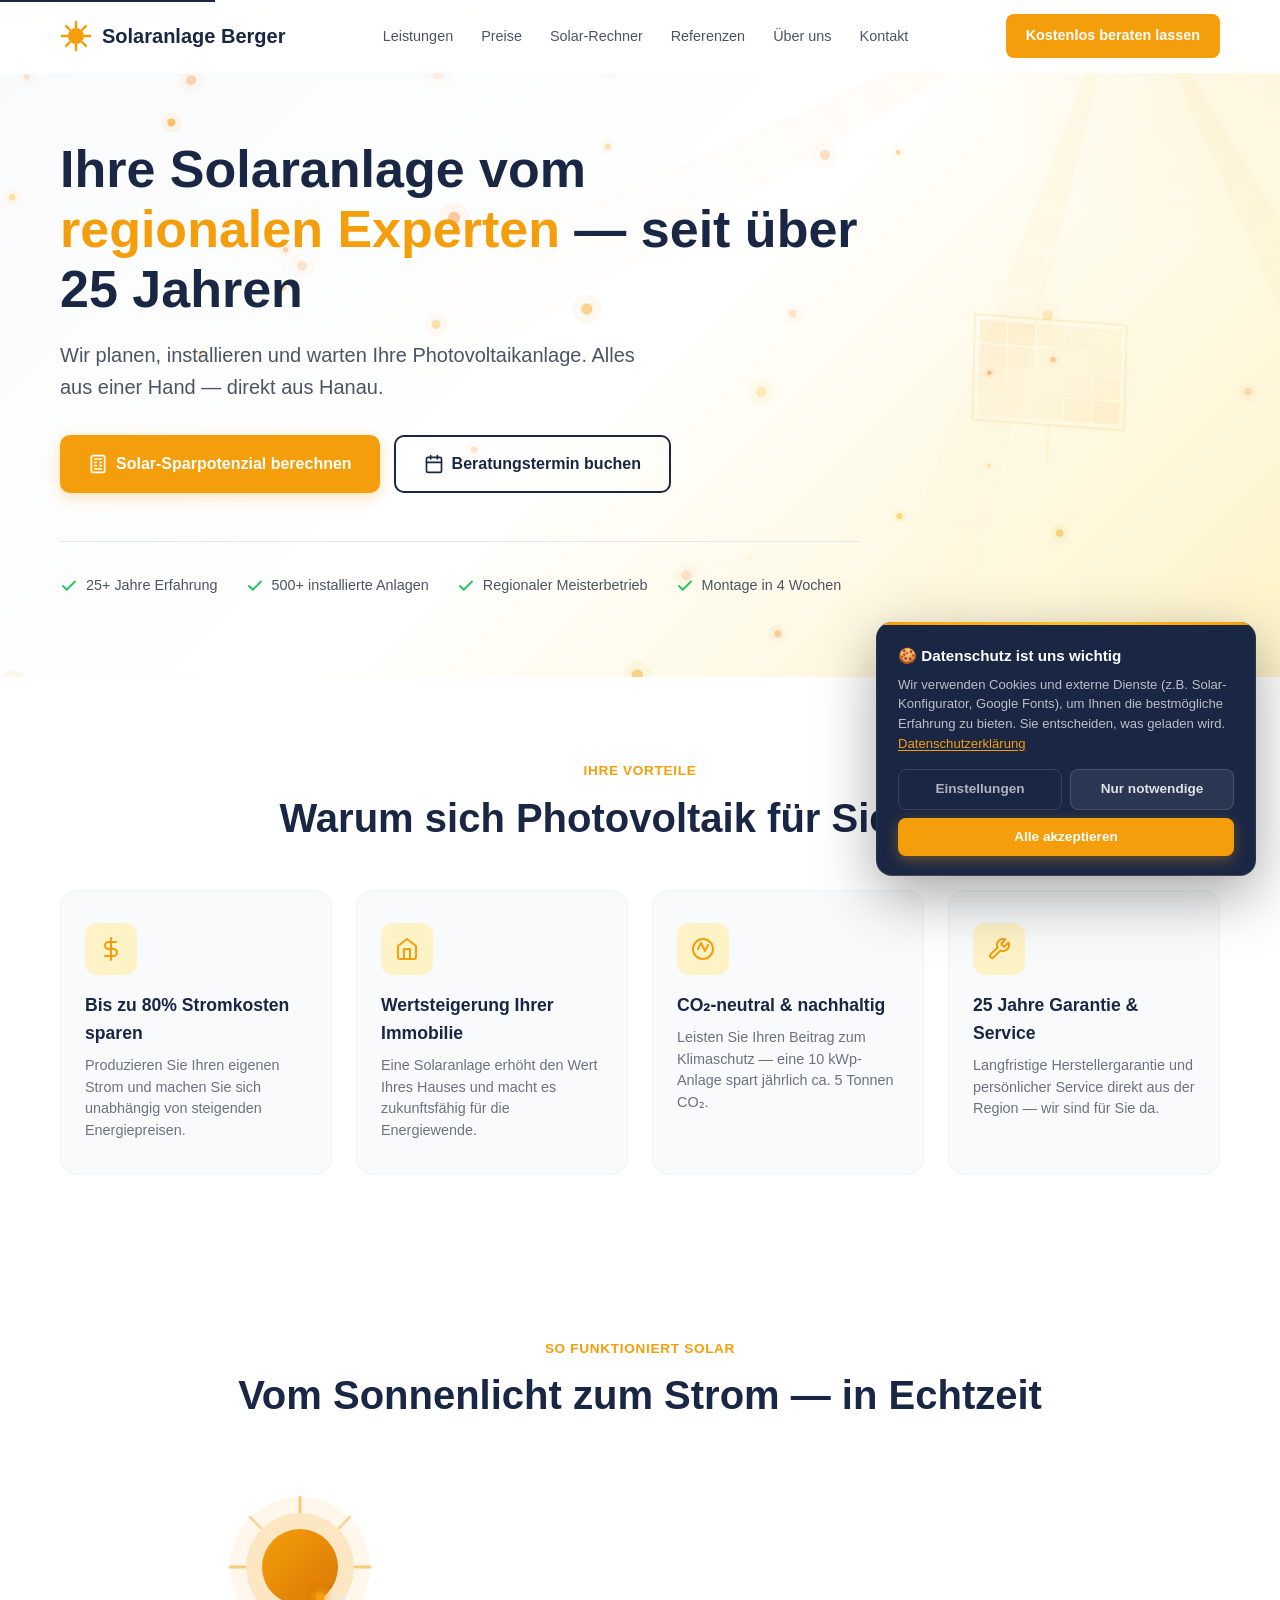
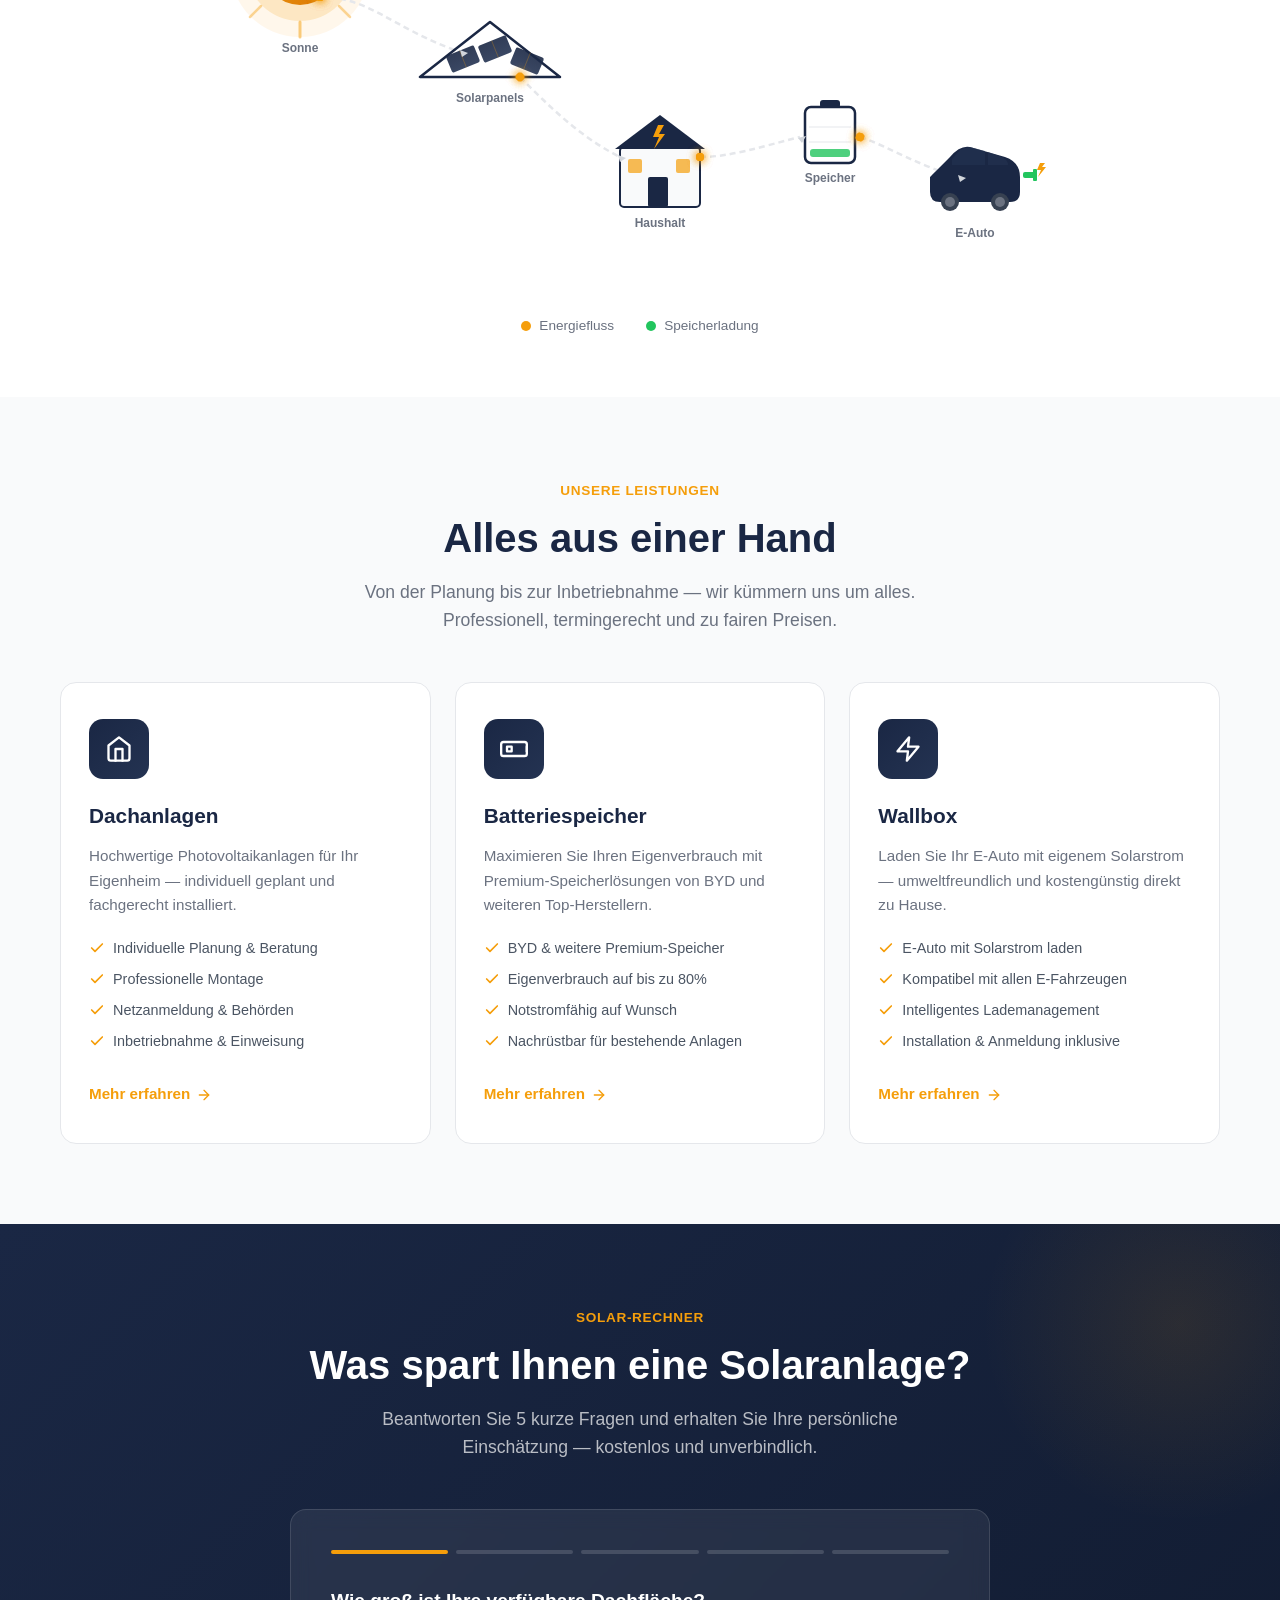
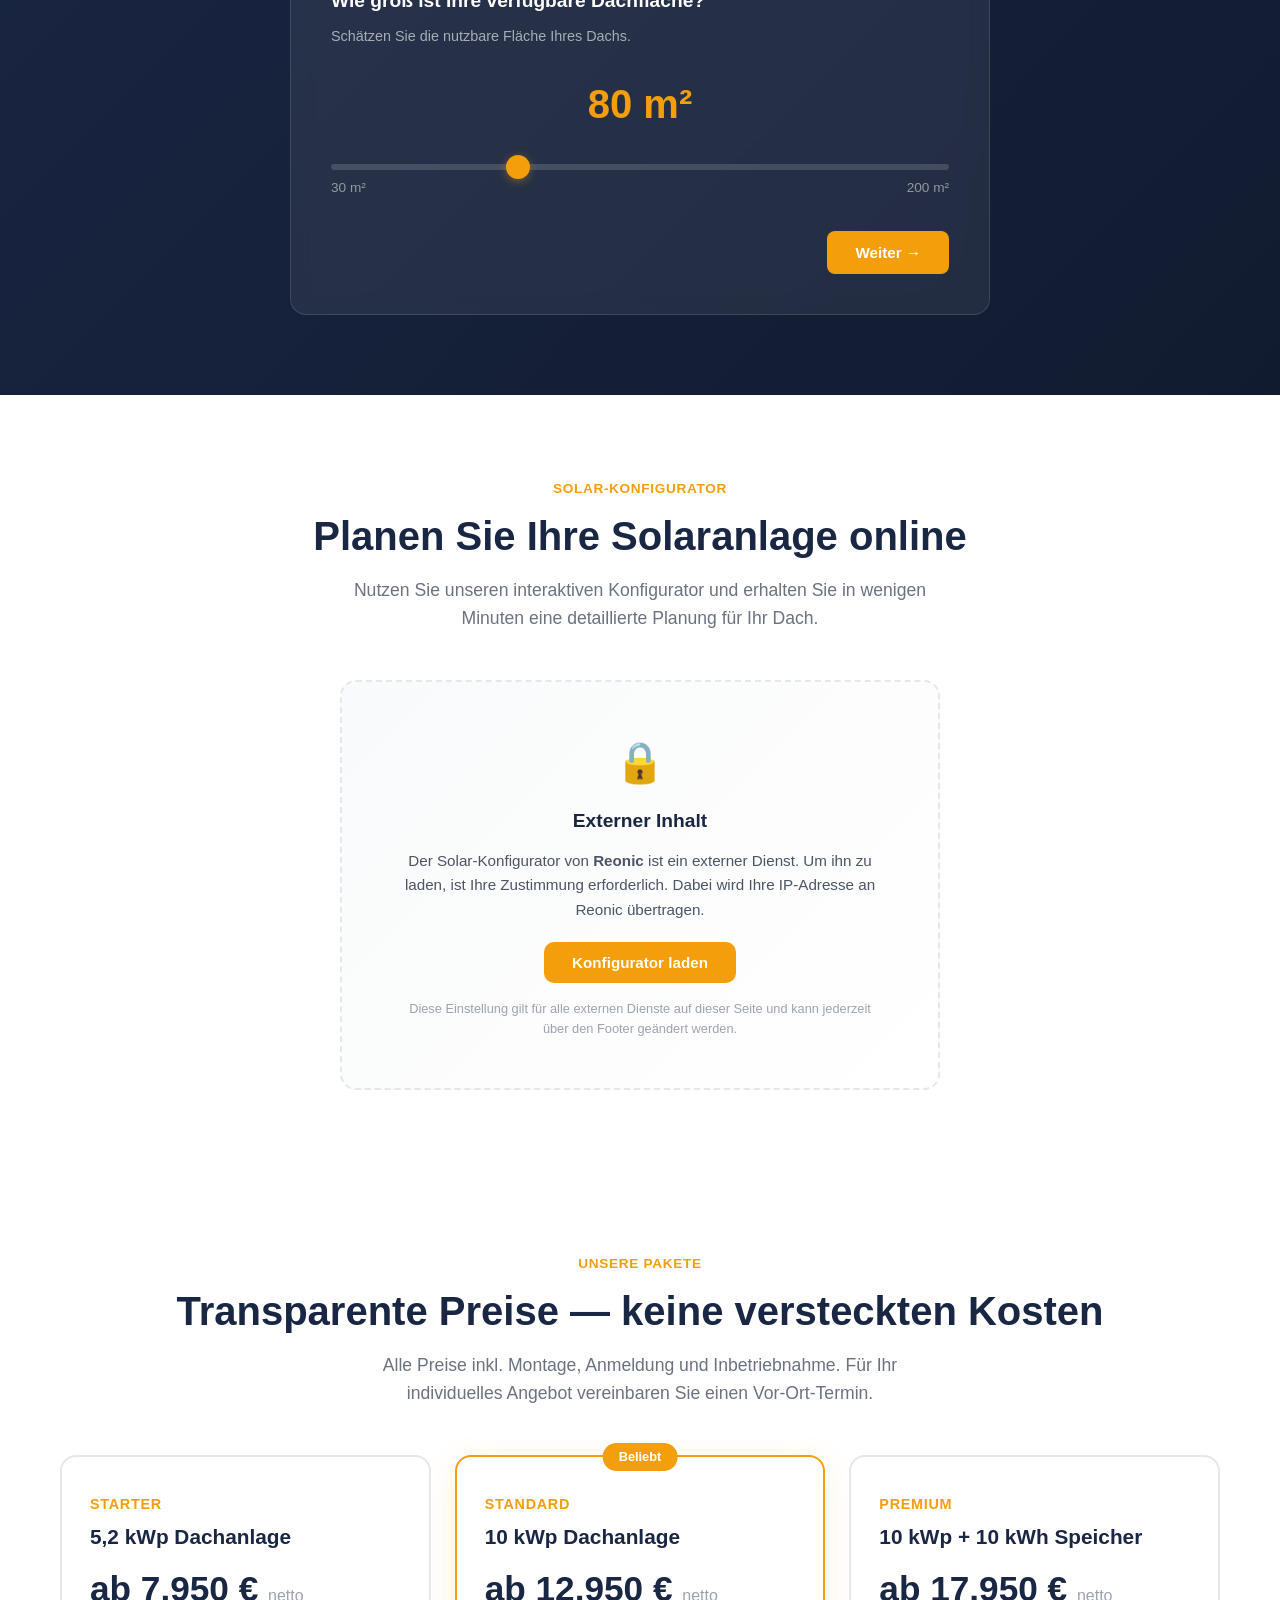
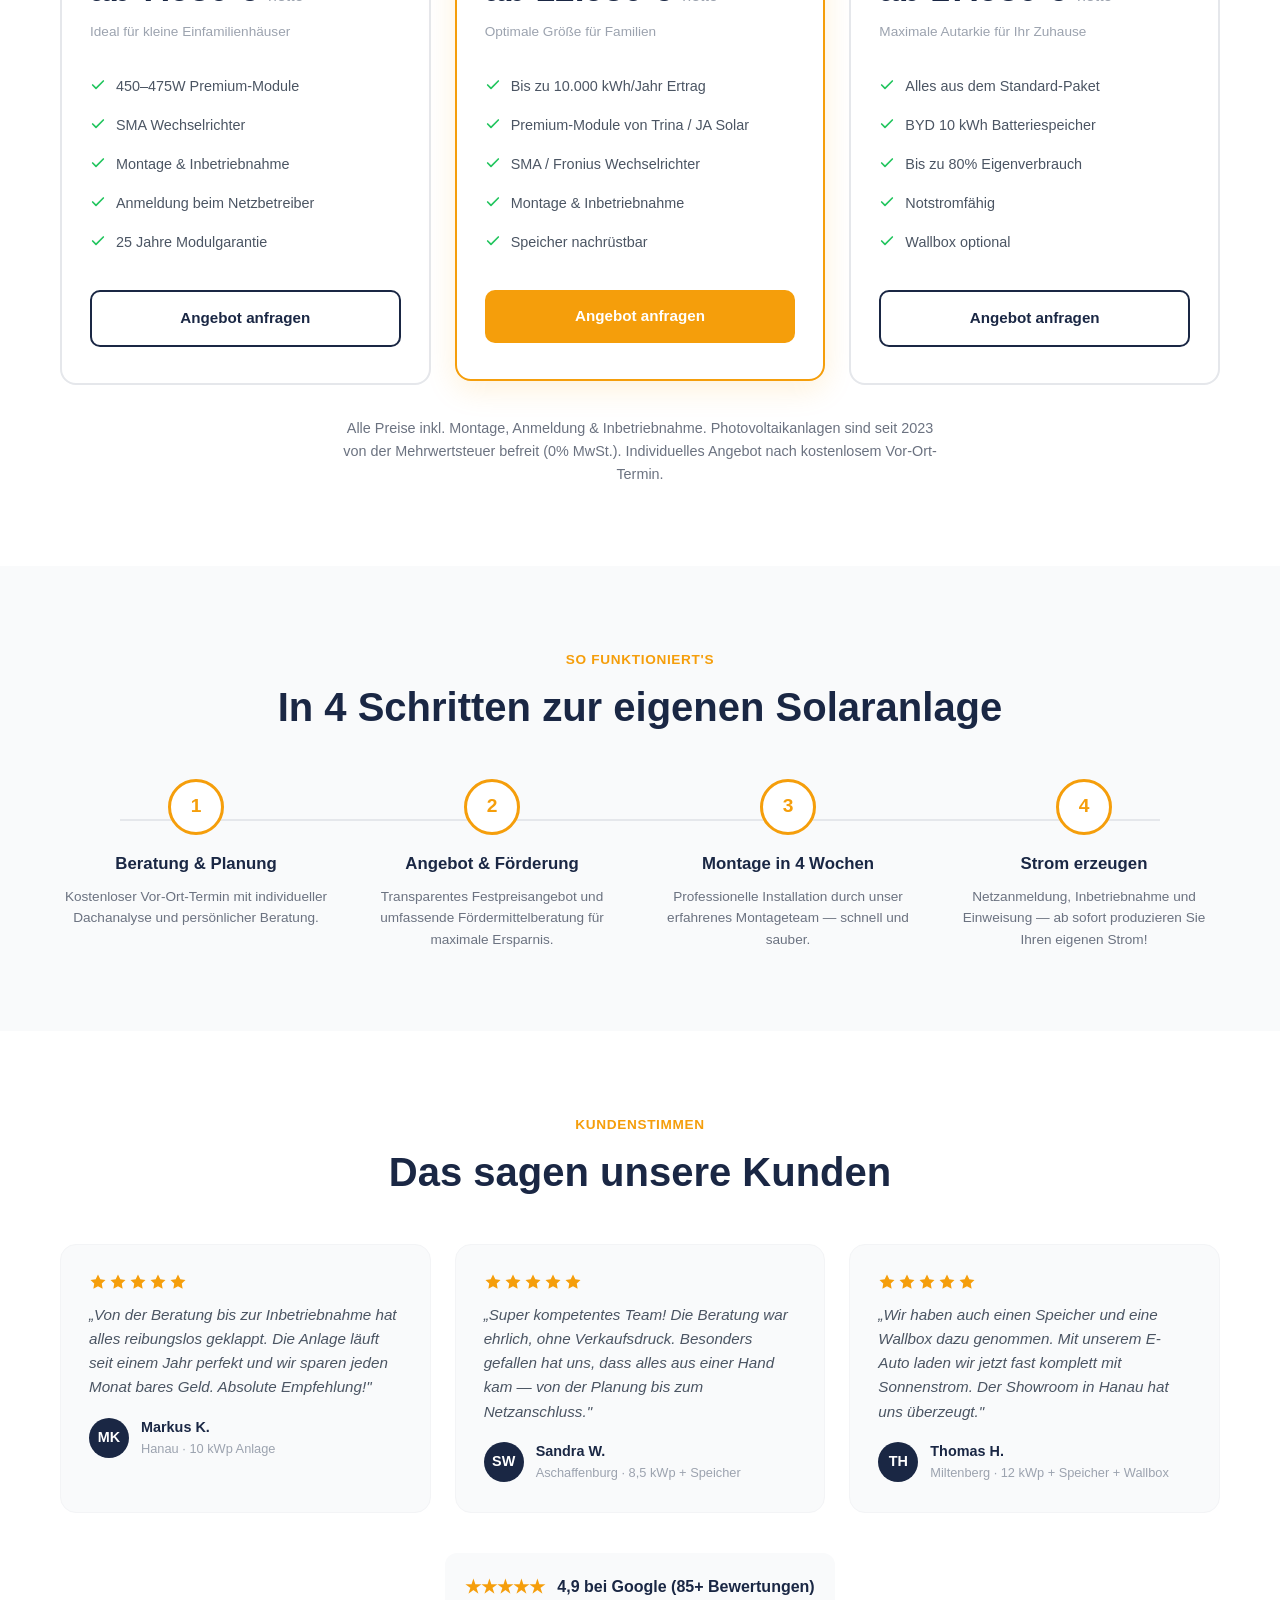
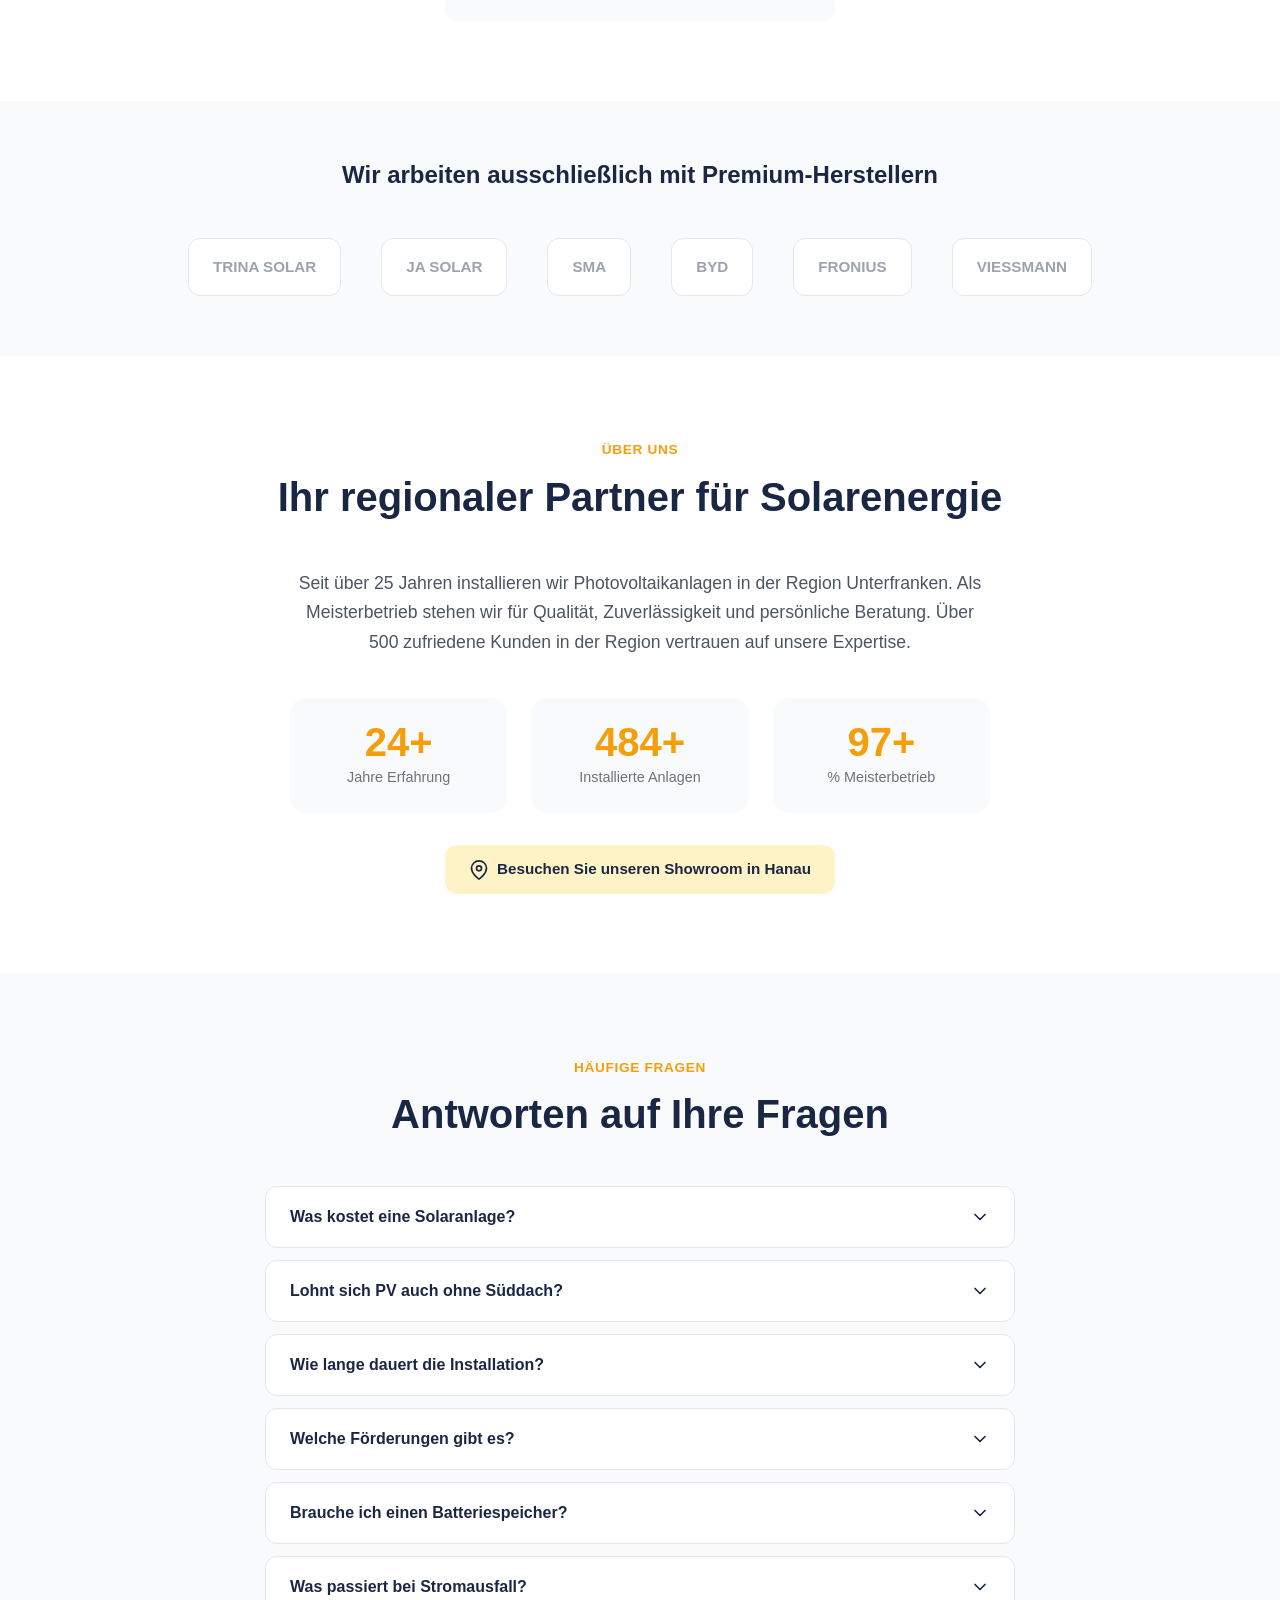
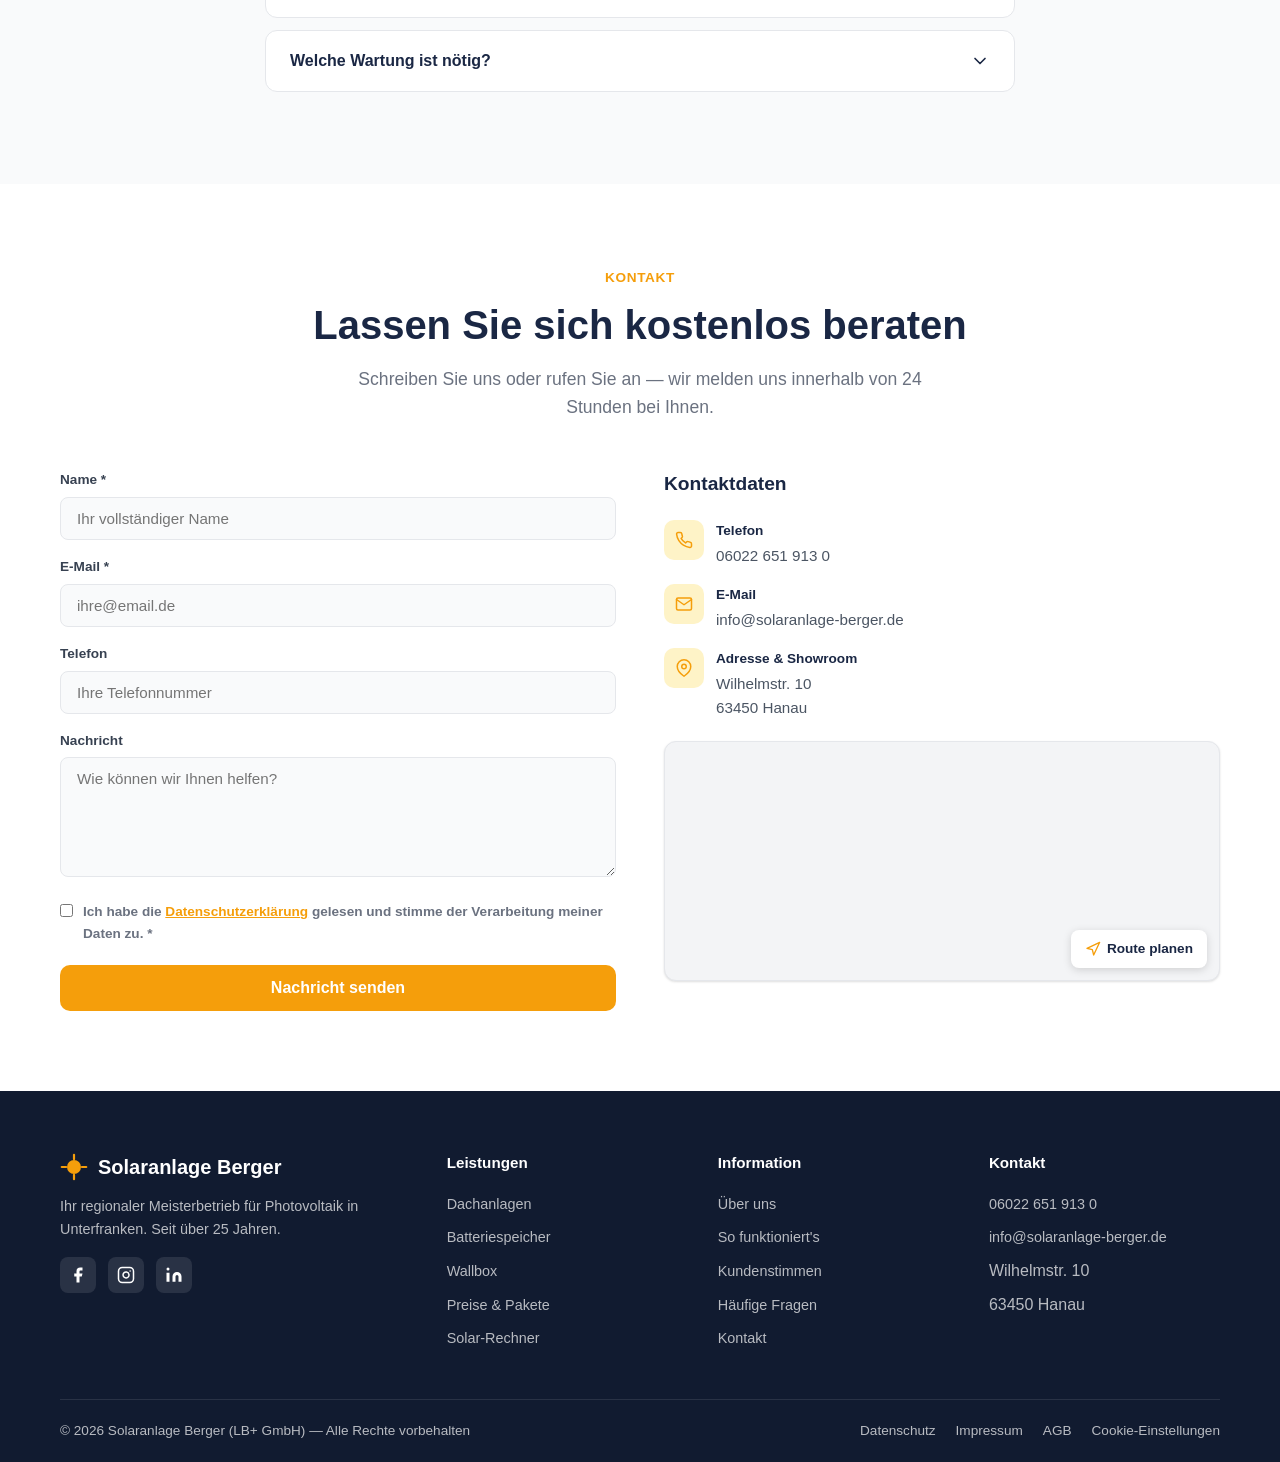
==== index.html @ 42de793c "Karte (DSGVO-freundlich) + SEO-Basics + Favicon Karte: - OpenStreetMap-Embed statt Google Maps (kein" ====
<!DOCTYPE html>
<html lang="de">
<head>
  <meta charset="UTF-8">
  <meta name="viewport" content="width=device-width, initial-scale=1.0">
  <title>Solaranlage Berger — Photovoltaik-Experte aus Hanau | Seit 25+ Jahren</title>
  <meta name="description" content="Solaranlage Berger — Ihr regionaler Meisterbetrieb für Photovoltaik in Unterfranken. Dachanlagen, Batteriespeicher & Wallbox. Über 25 Jahre Erfahrung, 500+ Anlagen. Jetzt beraten lassen!">
  <meta name="keywords" content="Solaranlage Hanau, Photovoltaik Unterfranken, PV-Anlage Aschaffenburg, Miltenberg Solar, Batteriespeicher, Wallbox, Solarinstallateur Bayern">
  <link rel="canonical" href="https://www.solaranlage-berger.de/">

  <!-- Open Graph -->
  <meta property="og:title" content="Solaranlage Berger — Photovoltaik vom regionalen Experten">
  <meta property="og:description" content="Dachanlagen, Batteriespeicher & Wallbox — alles aus einer Hand. Über 25 Jahre Erfahrung in Unterfranken.">
  <meta property="og:type" content="website">
  <meta property="og:url" content="https://www.solaranlage-berger.de/">
  <meta property="og:locale" content="de_DE">
  <meta property="og:site_name" content="Solaranlage Berger">

  <!-- Fonts werden nach Consent via JS geladen (siehe consent.js) -->
  <link id="google-fonts-link" rel="preconnect" href="https://fonts.googleapis.com" disabled>

  <!-- Schema.org JSON-LD: LocalBusiness -->
  <script type="application/ld+json">
  {
    "@context": "https://schema.org",
    "@type": "LocalBusiness",
    "name": "Solaranlage Berger (LB+ GmbH)",
    "description": "Ihr regionaler Meisterbetrieb für Photovoltaik — Dachanlagen, Batteriespeicher und Wallbox aus einer Hand.",
    "url": "https://www.solaranlage-berger.de",
    "telephone": "+4960226519130",
    "email": "info@solaranlage-berger.de",
    "address": {
      "@type": "PostalAddress",
      "streetAddress": "Wilhelmstr. 10",
      "addressLocality": "Hanau",
      "postalCode": "63450",
      "addressRegion": "Bayern",
      "addressCountry": "DE"
    },
    "geo": {
      "@type": "GeoCoordinates",
      "latitude": 50.1268,
      "longitude": 8.9169
    },
    "areaServed": ["Unterfranken", "Aschaffenburg", "Miltenberg", "Bayerischer Untermain"],
    "priceRange": "€€"
  }
  </script>

  <!-- Schema.org JSON-LD: FAQPage -->
  <script type="application/ld+json">
  {
    "@context": "https://schema.org",
    "@type": "FAQPage",
    "mainEntity": [
      {
        "@type": "Question",
        "name": "Was kostet eine Solaranlage?",
        "acceptedAnswer": {
          "@type": "Answer",
          "text": "Eine Photovoltaikanlage für ein Einfamilienhaus kostet bei uns ab 7.950 € (5,2 kWp) bis ca. 17.950 € (10 kWp mit 10 kWh Speicher). Der genaue Preis hängt von Dachgröße, Ausrichtung und gewünschter Ausstattung ab. Wir erstellen Ihnen gerne ein individuelles Angebot nach einem kostenlosen Vor-Ort-Termin."
        }
      },
      {
        "@type": "Question",
        "name": "Lohnt sich PV auch ohne Süddach?",
        "acceptedAnswer": {
          "@type": "Answer",
          "text": "Ja! Auch Ost-West-Dächer eignen sich hervorragend für Photovoltaik. Der Ertrag ist zwar etwas geringer als bei reiner Südausrichtung, dafür verteilt sich die Stromerzeugung gleichmäßiger über den Tag — ideal für den Eigenverbrauch."
        }
      },
      {
        "@type": "Question",
        "name": "Wie lange dauert die Installation?",
        "acceptedAnswer": {
          "@type": "Answer",
          "text": "Von der Auftragsbestätigung bis zur Inbetriebnahme vergehen in der Regel etwa 4 Wochen. Die eigentliche Montage auf dem Dach dauert meist nur 1–2 Tage."
        }
      },
      {
        "@type": "Question",
        "name": "Welche Förderungen gibt es?",
        "acceptedAnswer": {
          "@type": "Answer",
          "text": "Photovoltaikanlagen sind seit 2023 von der Mehrwertsteuer befreit (0% MwSt.). Zusätzlich gibt es KfW-Förderprogramme und je nach Kommune weitere Zuschüsse. Wir beraten Sie umfassend zu allen verfügbaren Fördermöglichkeiten."
        }
      },
      {
        "@type": "Question",
        "name": "Brauche ich einen Batteriespeicher?",
        "acceptedAnswer": {
          "@type": "Answer",
          "text": "Ein Speicher erhöht Ihren Eigenverbrauch von ca. 30% auf bis zu 70% und macht Sie unabhängiger vom Stromnetz. Besonders bei hohem Abendverbrauch oder einem E-Auto lohnt sich ein Speicher schnell."
        }
      },
      {
        "@type": "Question",
        "name": "Was passiert bei Stromausfall?",
        "acceptedAnswer": {
          "@type": "Answer",
          "text": "Eine Standard-PV-Anlage schaltet sich bei Stromausfall aus Sicherheitsgründen ab. Mit einem Batteriespeicher mit Notstromfunktion können Sie jedoch auch bei Netzausfall weiter Strom nutzen. Wir beraten Sie gerne zu den Optionen."
        }
      }
    ]
  }
  </script>

  <!-- Schema.org JSON-LD: Products -->
  <script type="application/ld+json">
  [
    {
      "@context": "https://schema.org",
      "@type": "Product",
      "name": "Solaranlage Starter — 5,2 kWp",
      "description": "Photovoltaikanlage für kleine Einfamilienhäuser mit 450–475W Modulen und SMA Wechselrichter. Inkl. Montage & Inbetriebnahme.",
      "brand": { "@type": "Brand", "name": "Solaranlage Berger" },
      "offers": {
        "@type": "Offer",
        "price": "7950",
        "priceCurrency": "EUR",
        "priceValidUntil": "2026-12-31",
        "availability": "https://schema.org/InStock"
      }
    },
    {
      "@context": "https://schema.org",
      "@type": "Product",
      "name": "Solaranlage Standard — 10 kWp",
      "description": "Optimale Photovoltaikanlage für Familien mit bis zu 10.000 kWh/Jahr Ertrag. Inkl. Montage & Inbetriebnahme.",
      "brand": { "@type": "Brand", "name": "Solaranlage Berger" },
      "offers": {
        "@type": "Offer",
        "price": "12950",
        "priceCurrency": "EUR",
        "priceValidUntil": "2026-12-31",
        "availability": "https://schema.org/InStock"
      }
    },
    {
      "@context": "https://schema.org",
      "@type": "Product",
      "name": "Solaranlage Premium — 10 kWp + 10 kWh Speicher",
      "description": "Komplettpaket für maximale Autarkie mit BYD Batteriespeicher. Inkl. Montage & Inbetriebnahme.",
      "brand": { "@type": "Brand", "name": "Solaranlage Berger" },
      "offers": {
        "@type": "Offer",
        "price": "17950",
        "priceCurrency": "EUR",
        "priceValidUntil": "2026-12-31",
        "availability": "https://schema.org/InStock"
      }
    }
  ]
  </script>

  <!-- Styles -->
  <link rel="stylesheet" href="css/styles.css?v=4">
  <link rel="icon" type="image/svg+xml" href="/favicon.svg">
  <link rel="apple-touch-icon" href="/favicon.svg">
</head>
<body>
  <!-- Skip Link for Accessibility -->
  <a href="#main-content" class="skip-link">Zum Hauptinhalt springen</a>

  <!-- ===== HEADER ===== -->
  <header class="header" role="banner">
    <div class="container header-inner">
      <a href="#" class="logo" aria-label="Solaranlage Berger — Startseite">
        <svg width="32" height="32" viewBox="0 0 32 32" fill="none" aria-hidden="true">
          <circle cx="16" cy="16" r="8" fill="#f59e0b"/>
          <line x1="16" y1="2" x2="16" y2="7" stroke="#f59e0b" stroke-width="2.5" stroke-linecap="round"/>
          <line x1="16" y1="25" x2="16" y2="30" stroke="#f59e0b" stroke-width="2.5" stroke-linecap="round"/>
          <line x1="2" y1="16" x2="7" y2="16" stroke="#f59e0b" stroke-width="2.5" stroke-linecap="round"/>
          <line x1="25" y1="16" x2="30" y2="16" stroke="#f59e0b" stroke-width="2.5" stroke-linecap="round"/>
          <line x1="6.1" y1="6.1" x2="9.6" y2="9.6" stroke="#f59e0b" stroke-width="2.5" stroke-linecap="round"/>
          <line x1="22.4" y1="22.4" x2="25.9" y2="25.9" stroke="#f59e0b" stroke-width="2.5" stroke-linecap="round"/>
          <line x1="6.1" y1="25.9" x2="9.6" y2="22.4" stroke="#f59e0b" stroke-width="2.5" stroke-linecap="round"/>
          <line x1="22.4" y1="9.6" x2="25.9" y2="6.1" stroke="#f59e0b" stroke-width="2.5" stroke-linecap="round"/>
        </svg>
        Solaranlage Berger
      </a>

      <nav aria-label="Hauptnavigation">
        <ul class="nav-links" id="navLinks" role="menubar">
          <li role="none"><a href="#leistungen" role="menuitem">Leistungen</a></li>
          <li role="none"><a href="#preise" role="menuitem">Preise</a></li>
          <li role="none"><a href="#rechner" role="menuitem">Solar-Rechner</a></li>
          <li role="none"><a href="#referenzen" role="menuitem">Referenzen</a></li>
          <li role="none"><a href="#ueber-uns" role="menuitem">Über uns</a></li>
          <li role="none"><a href="#kontakt" role="menuitem">Kontakt</a></li>
        </ul>
      </nav>

      <div class="nav-right">
        <a href="#kontakt" class="nav-cta">Kostenlos beraten lassen</a>
        <button class="hamburger" id="hamburger" aria-label="Menü öffnen" aria-expanded="false" aria-controls="navLinks">
          <span></span><span></span><span></span>
        </button>
      </div>
    </div>
  </header>

  <!-- ===== MAIN ===== -->
  <main id="main-content">

    <!-- HERO -->
    <section class="hero" aria-labelledby="hero-heading">
      <canvas id="hero-canvas" class="hero-canvas" aria-hidden="true"></canvas>
      <div class="container">
        <div class="hero-content fade-up">
          <h1 id="hero-heading">Ihre Solaranlage vom <span>regionalen Experten</span> — seit über 25 Jahren</h1>
          <p class="hero-sub">Wir planen, installieren und warten Ihre Photovoltaikanlage. Alles aus einer Hand — direkt aus Hanau.</p>
          <div class="hero-ctas">
            <a href="#rechner" class="btn-primary">
              <svg width="20" height="20" viewBox="0 0 24 24" fill="none" stroke="currentColor" stroke-width="2" stroke-linecap="round" stroke-linejoin="round" aria-hidden="true"><rect x="4" y="2" width="16" height="20" rx="2"/><line x1="8" y1="6" x2="16" y2="6"/><line x1="8" y1="10" x2="10" y2="10"/><line x1="14" y1="10" x2="16" y2="10"/><line x1="8" y1="14" x2="10" y2="14"/><line x1="14" y1="14" x2="16" y2="14"/><line x1="8" y1="18" x2="16" y2="18"/></svg>
              Solar-Sparpotenzial berechnen
            </a>
            <a href="#kontakt" class="btn-secondary">
              <svg width="20" height="20" viewBox="0 0 24 24" fill="none" stroke="currentColor" stroke-width="2" stroke-linecap="round" stroke-linejoin="round" aria-hidden="true"><rect x="3" y="4" width="18" height="18" rx="2"/><line x1="16" y1="2" x2="16" y2="6"/><line x1="8" y1="2" x2="8" y2="6"/><line x1="3" y1="10" x2="21" y2="10"/></svg>
              Beratungstermin buchen
            </a>
          </div>
          <div class="trust-bar">
            <div class="trust-item">
              <svg width="18" height="18" viewBox="0 0 24 24" fill="none" stroke="currentColor" stroke-width="2.5" stroke-linecap="round" stroke-linejoin="round" aria-hidden="true"><polyline points="20 6 9 17 4 12"/></svg>
              25+ Jahre Erfahrung
            </div>
            <div class="trust-item">
              <svg width="18" height="18" viewBox="0 0 24 24" fill="none" stroke="currentColor" stroke-width="2.5" stroke-linecap="round" stroke-linejoin="round" aria-hidden="true"><polyline points="20 6 9 17 4 12"/></svg>
              500+ installierte Anlagen
            </div>
            <div class="trust-item">
              <svg width="18" height="18" viewBox="0 0 24 24" fill="none" stroke="currentColor" stroke-width="2.5" stroke-linecap="round" stroke-linejoin="round" aria-hidden="true"><polyline points="20 6 9 17 4 12"/></svg>
              Regionaler Meisterbetrieb
            </div>
            <div class="trust-item">
              <svg width="18" height="18" viewBox="0 0 24 24" fill="none" stroke="currentColor" stroke-width="2.5" stroke-linecap="round" stroke-linejoin="round" aria-hidden="true"><polyline points="20 6 9 17 4 12"/></svg>
              Montage in 4 Wochen
            </div>
          </div>
        </div>
      </div>
    </section>

    <!-- USP / VORTEILE -->
    <section class="usp-section" id="vorteile" aria-labelledby="usp-heading">
      <div class="container">
        <div class="section-header center fade-up">
          <p class="section-label">Ihre Vorteile</p>
          <h2 id="usp-heading" class="section-title">Warum sich Photovoltaik für Sie lohnt</h2>
        </div>
        <div class="usp-grid">
          <div class="usp-card fade-up">
            <div class="usp-icon" aria-hidden="true">
              <svg width="24" height="24" viewBox="0 0 24 24" fill="none" stroke="#f59e0b" stroke-width="2" stroke-linecap="round" stroke-linejoin="round"><line x1="12" y1="1" x2="12" y2="23"/><path d="M17 5H9.5a3.5 3.5 0 0 0 0 7h5a3.5 3.5 0 0 1 0 7H6"/></svg>
            </div>
            <h3>Bis zu 80% Stromkosten sparen</h3>
            <p>Produzieren Sie Ihren eigenen Strom und machen Sie sich unabhängig von steigenden Energiepreisen.</p>
          </div>
          <div class="usp-card fade-up">
            <div class="usp-icon" aria-hidden="true">
              <svg width="24" height="24" viewBox="0 0 24 24" fill="none" stroke="#f59e0b" stroke-width="2" stroke-linecap="round" stroke-linejoin="round"><path d="M3 9l9-7 9 7v11a2 2 0 0 1-2 2H5a2 2 0 0 1-2-2z"/><polyline points="9 22 9 12 15 12 15 22"/></svg>
            </div>
            <h3>Wertsteigerung Ihrer Immobilie</h3>
            <p>Eine Solaranlage erhöht den Wert Ihres Hauses und macht es zukunftsfähig für die Energiewende.</p>
          </div>
          <div class="usp-card fade-up">
            <div class="usp-icon" aria-hidden="true">
              <svg width="24" height="24" viewBox="0 0 24 24" fill="none" stroke="#f59e0b" stroke-width="2" stroke-linecap="round" stroke-linejoin="round"><path d="M12 22c5.523 0 10-4.477 10-10S17.523 2 12 2 2 6.477 2 12s4.477 10 10 10z"/><path d="M7 12l3-6 4 8 3-6"/></svg>
            </div>
            <h3>CO₂-neutral & nachhaltig</h3>
            <p>Leisten Sie Ihren Beitrag zum Klimaschutz — eine 10 kWp-Anlage spart jährlich ca. 5 Tonnen CO₂.</p>
          </div>
          <div class="usp-card fade-up">
            <div class="usp-icon" aria-hidden="true">
              <svg width="24" height="24" viewBox="0 0 24 24" fill="none" stroke="#f59e0b" stroke-width="2" stroke-linecap="round" stroke-linejoin="round"><path d="M14.7 6.3a1 1 0 0 0 0 1.4l1.6 1.6a1 1 0 0 0 1.4 0l3.77-3.77a6 6 0 0 1-7.94 7.94l-6.91 6.91a2.12 2.12 0 0 1-3-3l6.91-6.91a6 6 0 0 1 7.94-7.94l-3.76 3.76z"/></svg>
            </div>
            <h3>25 Jahre Garantie & Service</h3>
            <p>Langfristige Herstellergarantie und persönlicher Service direkt aus der Region — wir sind für Sie da.</p>
          </div>
        </div>
      </div>
    </section>

    <!-- STROMFLUSS / ENERGY FLOW -->
    <section class="stromfluss-section" id="stromfluss" aria-labelledby="stromfluss-heading">
      <div class="container">
        <div class="section-header center fade-up">
          <p class="section-label">So funktioniert Solar</p>
          <h2 id="stromfluss-heading" class="section-title">Vom Sonnenlicht zum Strom — in Echtzeit</h2>
        </div>
        <div class="stromfluss-wrapper fade-up">
          <svg xmlns="http://www.w3.org/2000/svg" viewBox="0 0 900 420" class="stromfluss-svg" aria-label="Animierte Darstellung des Energieflusses: Sonne zu Solarpanels zu Haus zu Batterie zu Elektroauto" role="img">
            <style>
              /* Sun pulse */
              @keyframes sunPulse {
                0%, 100% { r: 38; opacity: 1; }
                50% { r: 42; opacity: 0.85; }
              }
              @keyframes sunGlow {
                0%, 100% { r: 54; opacity: 0.18; }
                50% { r: 62; opacity: 0.28; }
              }
              @keyframes rayRotate {
                0% { transform: rotate(0deg); }
                100% { transform: rotate(360deg); }
              }
              /* Energy dot flow */
              @keyframes flowSunToPanel {
                0% { offset-distance: 0%; opacity: 0; }
                10% { opacity: 1; }
                90% { opacity: 1; }
                100% { offset-distance: 100%; opacity: 0; }
              }
              @keyframes flowPanelToHouse {
                0% { offset-distance: 0%; opacity: 0; }
                10% { opacity: 1; }
                90% { opacity: 1; }
                100% { offset-distance: 100%; opacity: 0; }
              }
              @keyframes flowHouseToBattery {
                0% { offset-distance: 0%; opacity: 0; }
                10% { opacity: 1; }
                90% { opacity: 1; }
                100% { offset-distance: 100%; opacity: 0; }
              }
              @keyframes flowBatteryToCar {
                0% { offset-distance: 0%; opacity: 0; }
                10% { opacity: 1; }
                90% { opacity: 1; }
                100% { offset-distance: 100%; opacity: 0; }
              }
              /* Battery fill */
              @keyframes batteryFill {
                0%, 10% { height: 8px; y: 282; }
                60%, 100% { height: 40px; y: 250; }
              }
              /* Car charge blink */
              @keyframes chargeBlink {
                0%, 49% { opacity: 1; }
                50%, 100% { opacity: 0.3; }
              }
              /* Dot styles */
              .energy-dot {
                width: 8px;
                height: 8px;
                fill: #f59e0b;
                filter: drop-shadow(0 0 4px rgba(245,158,11,0.7));
              }
              .dot-sun-panel {
                offset-path: path('M 130,130 C 180,130 200,160 270,185');
                animation: flowSunToPanel 2s linear infinite;
              }
              .dot-sun-panel:nth-child(2) { animation-delay: 0.5s; }
              .dot-sun-panel:nth-child(3) { animation-delay: 1.0s; }
              .dot-sun-panel:nth-child(4) { animation-delay: 1.5s; }
              .dot-panel-house {
                offset-path: path('M 330,210 C 360,240 390,270 430,290');
                animation: flowPanelToHouse 1.8s linear infinite;
              }
              .dot-panel-house:nth-child(2) { animation-delay: 0.6s; }
              .dot-panel-house:nth-child(3) { animation-delay: 1.2s; }
              .dot-house-battery {
                offset-path: path('M 510,290 C 540,290 570,280 610,270');
                animation: flowHouseToBattery 1.6s linear infinite;
              }
              .dot-house-battery:nth-child(2) { animation-delay: 0.53s; }
              .dot-house-battery:nth-child(3) { animation-delay: 1.06s; }
              .dot-battery-car {
                offset-path: path('M 670,270 C 700,280 730,300 770,310');
                animation: flowBatteryToCar 1.6s linear infinite;
              }
              .dot-battery-car:nth-child(2) { animation-delay: 0.53s; }
              .dot-battery-car:nth-child(3) { animation-delay: 1.06s; }
              .sun-core {
                animation: sunPulse 3s ease-in-out infinite;
              }
              .sun-glow {
                animation: sunGlow 3s ease-in-out infinite;
              }
              .sun-rays {
                animation: rayRotate 20s linear infinite;
                transform-origin: 110px 100px;
              }
              .battery-level {
                animation: batteryFill 4s ease-in-out infinite alternate;
              }
              .charge-indicator {
                animation: chargeBlink 1s ease-in-out infinite;
              }
              .stromfluss-label {
                font-family: 'Plus Jakarta Sans', -apple-system, BlinkMacSystemFont, sans-serif;
                font-size: 12px;
                font-weight: 600;
                fill: #6b7280;
                text-anchor: middle;
              }
            </style>

            <defs>
              <linearGradient id="sfPanelGrad" x1="0" y1="0" x2="0" y2="1">
                <stop offset="0%" stop-color="#1a2744"/>
                <stop offset="100%" stop-color="#243352"/>
              </linearGradient>
              <linearGradient id="sfAccentGrad" x1="0" y1="0" x2="1" y2="1">
                <stop offset="0%" stop-color="#f59e0b"/>
                <stop offset="100%" stop-color="#d97706"/>
              </linearGradient>
              <filter id="sfGlow">
                <feGaussianBlur stdDeviation="3" result="blur"/>
                <feMerge><feMergeNode in="blur"/><feMergeNode in="SourceGraphic"/></feMerge>
              </filter>
            </defs>

            <!-- ====== SUN ====== -->
            <g>
              <circle class="sun-glow" cx="110" cy="100" r="54" fill="#f59e0b" opacity="0.18"/>
              <circle class="sun-glow" cx="110" cy="100" r="70" fill="#f59e0b" opacity="0.08" style="animation-delay: 0.5s;"/>
              <g class="sun-rays">
                <line x1="110" y1="45" x2="110" y2="30" stroke="#f59e0b" stroke-width="3" stroke-linecap="round" opacity="0.5"/>
                <line x1="110" y1="155" x2="110" y2="170" stroke="#f59e0b" stroke-width="3" stroke-linecap="round" opacity="0.5"/>
                <line x1="55" y1="100" x2="40" y2="100" stroke="#f59e0b" stroke-width="3" stroke-linecap="round" opacity="0.5"/>
                <line x1="165" y1="100" x2="180" y2="100" stroke="#f59e0b" stroke-width="3" stroke-linecap="round" opacity="0.5"/>
                <line x1="71" y1="61" x2="60" y2="50" stroke="#f59e0b" stroke-width="2.5" stroke-linecap="round" opacity="0.4"/>
                <line x1="149" y1="61" x2="160" y2="50" stroke="#f59e0b" stroke-width="2.5" stroke-linecap="round" opacity="0.4"/>
                <line x1="71" y1="139" x2="60" y2="150" stroke="#f59e0b" stroke-width="2.5" stroke-linecap="round" opacity="0.4"/>
                <line x1="149" y1="139" x2="160" y2="150" stroke="#f59e0b" stroke-width="2.5" stroke-linecap="round" opacity="0.4"/>
              </g>
              <circle class="sun-core" cx="110" cy="100" r="38" fill="url(#sfAccentGrad)"/>
              <text class="stromfluss-label" x="110" y="185">Sonne</text>
            </g>

            <!-- ====== CONNECTION: Sun → Panels ====== -->
            <path d="M 130,130 C 180,130 200,160 270,185" fill="none" stroke="#e5e7eb" stroke-width="2.5" stroke-dasharray="6 4"/>
            <circle class="energy-dot dot-sun-panel" cx="0" cy="0" r="4"><title>Energiefluss</title></circle>
            <circle class="energy-dot dot-sun-panel" cx="0" cy="0" r="4" style="animation-delay:0.5s"/>
            <circle class="energy-dot dot-sun-panel" cx="0" cy="0" r="4" style="animation-delay:1.0s"/>
            <circle class="energy-dot dot-sun-panel" cx="0" cy="0" r="4" style="animation-delay:1.5s"/>

            <!-- ====== SOLAR PANELS on ROOF ====== -->
            <g>
              <!-- Roof shape -->
              <polygon points="300,155 230,210 370,210" fill="none" stroke="#1a2744" stroke-width="2.5" stroke-linejoin="round"/>
              <!-- Panel row 1 -->
              <rect x="258" y="183" width="30" height="18" rx="2" fill="url(#sfPanelGrad)" transform="rotate(-22 273 192)" opacity="0.9"/>
              <rect x="290" y="173" width="30" height="18" rx="2" fill="url(#sfPanelGrad)" transform="rotate(-22 305 182)" opacity="0.9"/>
              <rect x="322" y="185" width="30" height="18" rx="2" fill="url(#sfPanelGrad)" transform="rotate(22 337 194)" opacity="0.9"/>
              <!-- Panel grid lines -->
              <line x1="273" y1="183" x2="273" y2="201" stroke="#f59e0b" stroke-width="0.5" transform="rotate(-22 273 192)" opacity="0.5"/>
              <line x1="305" y1="173" x2="305" y2="191" stroke="#f59e0b" stroke-width="0.5" transform="rotate(-22 305 182)" opacity="0.5"/>
              <line x1="337" y1="185" x2="337" y2="203" stroke="#f59e0b" stroke-width="0.5" transform="rotate(22 337 194)" opacity="0.5"/>
              <text class="stromfluss-label" x="300" y="235">Solarpanels</text>
            </g>

            <!-- ====== CONNECTION: Panels → House ====== -->
            <path d="M 330,210 C 360,240 390,270 430,290" fill="none" stroke="#e5e7eb" stroke-width="2.5" stroke-dasharray="6 4"/>
            <circle class="energy-dot dot-panel-house" cx="0" cy="0" r="4"/>
            <circle class="energy-dot dot-panel-house" cx="0" cy="0" r="4" style="animation-delay:0.6s"/>
            <circle class="energy-dot dot-panel-house" cx="0" cy="0" r="4" style="animation-delay:1.2s"/>

            <!-- ====== HOUSE (center) ====== -->
            <g>
              <!-- House body -->
              <rect x="430" y="280" width="80" height="60" rx="4" fill="#f9fafb" stroke="#1a2744" stroke-width="2"/>
              <!-- Roof -->
              <polygon points="425,282 470,248 515,282" fill="#1a2744"/>
              <!-- Door -->
              <rect x="458" y="310" width="20" height="30" rx="2" fill="#1a2744"/>
              <!-- Window -->
              <rect x="438" y="292" width="14" height="14" rx="2" fill="#f59e0b" opacity="0.7"/>
              <rect x="486" y="292" width="14" height="14" rx="2" fill="#f59e0b" opacity="0.7"/>
              <!-- Lightning bolt icon inside roof -->
              <polygon points="468,258 463,270 469,270 464,282 475,267 469,267 474,258" fill="#f59e0b"/>
              <text class="stromfluss-label" x="470" y="360">Haushalt</text>
            </g>

            <!-- ====== CONNECTION: House → Battery ====== -->
            <path d="M 510,290 C 540,290 570,280 610,270" fill="none" stroke="#e5e7eb" stroke-width="2.5" stroke-dasharray="6 4"/>
            <circle class="energy-dot dot-house-battery" cx="0" cy="0" r="4"/>
            <circle class="energy-dot dot-house-battery" cx="0" cy="0" r="4" style="animation-delay:0.53s"/>
            <circle class="energy-dot dot-house-battery" cx="0" cy="0" r="4" style="animation-delay:1.06s"/>

            <!-- ====== BATTERY ====== -->
            <g>
              <!-- Battery body -->
              <rect x="615" y="240" width="50" height="56" rx="6" fill="none" stroke="#1a2744" stroke-width="2.5"/>
              <!-- Battery cap -->
              <rect x="630" y="233" width="20" height="8" rx="3" fill="#1a2744"/>
              <!-- Battery fill level (animated) -->
              <rect class="battery-level" x="620" y="282" width="40" height="8" rx="3" fill="#22c55e" opacity="0.8"/>
              <!-- Battery segments -->
              <line x1="619" y1="260" x2="661" y2="260" stroke="#e5e7eb" stroke-width="1"/>
              <line x1="619" y1="275" x2="661" y2="275" stroke="#e5e7eb" stroke-width="1"/>
              <text class="stromfluss-label" x="640" y="315">Speicher</text>
            </g>

            <!-- ====== CONNECTION: Battery → Car ====== -->
            <path d="M 670,270 C 700,280 730,300 770,310" fill="none" stroke="#e5e7eb" stroke-width="2.5" stroke-dasharray="6 4"/>
            <circle class="energy-dot dot-battery-car" cx="0" cy="0" r="4"/>
            <circle class="energy-dot dot-battery-car" cx="0" cy="0" r="4" style="animation-delay:0.53s"/>
            <circle class="energy-dot dot-battery-car" cx="0" cy="0" r="4" style="animation-delay:1.06s"/>

            <!-- ====== ELECTRIC CAR ====== -->
            <g>
              <!-- Car body -->
              <path d="M 740,310 L 740,325 Q 740,335 750,335 L 820,335 Q 830,335 830,325 L 830,310 Q 830,295 815,290 L 780,280 Q 770,278 760,290 L 750,300 Q 740,310 740,310 Z" fill="#1a2744"/>
              <!-- Windows -->
              <path d="M 762,292 L 770,283 Q 775,280 780,280 L 795,284 L 795,298 L 762,298 Z" fill="#243352" opacity="0.6"/>
              <path d="M 798,285 L 812,290 Q 818,293 818,298 L 798,298 Z" fill="#243352" opacity="0.6"/>
              <!-- Wheels -->
              <circle cx="760" cy="335" r="9" fill="#374151"/>
              <circle cx="760" cy="335" r="5" fill="#6b7280"/>
              <circle cx="810" cy="335" r="9" fill="#374151"/>
              <circle cx="810" cy="335" r="5" fill="#6b7280"/>
              <!-- Charging plug -->
              <rect x="833" y="305" width="12" height="6" rx="2" fill="#22c55e"/>
              <rect x="843" y="302" width="4" height="12" rx="1" fill="#22c55e"/>
              <!-- Charge indicator -->
              <g class="charge-indicator">
                <polygon points="850,296 847,303 851,303 848,310 856,300 852,300 855,296" fill="#f59e0b"/>
              </g>
              <text class="stromfluss-label" x="785" y="370">E-Auto</text>
            </g>

            <!-- ====== Flow direction arrows on paths ====== -->
            <polygon points="270,183 278,186 272,190" fill="#d1d5db"/>
            <polygon points="428,288 436,291 430,295" fill="#d1d5db"/>
            <polygon points="608,271 616,269 612,276" fill="#d1d5db"/>
            <polygon points="768,308 776,311 770,315" fill="#d1d5db"/>

          </svg>
        </div>
        <div class="stromfluss-legend fade-up">
          <div class="stromfluss-legend-item">
            <span class="stromfluss-legend-dot" style="background:#f59e0b;"></span>
            <span>Energiefluss</span>
          </div>
          <div class="stromfluss-legend-item">
            <span class="stromfluss-legend-dot" style="background:#22c55e;"></span>
            <span>Speicherladung</span>
          </div>
        </div>
      </div>
    </section>

    <!-- LEISTUNGEN -->
    <section class="services-section" id="leistungen" aria-labelledby="services-heading">
      <div class="container">
        <div class="section-header center fade-up">
          <p class="section-label">Unsere Leistungen</p>
          <h2 id="services-heading" class="section-title">Alles aus einer Hand</h2>
          <p class="section-desc">Von der Planung bis zur Inbetriebnahme — wir kümmern uns um alles. Professionell, termingerecht und zu fairen Preisen.</p>
        </div>
        <div class="services-grid">
          <article class="service-card fade-up">
            <div class="service-icon" aria-hidden="true">
              <svg width="28" height="28" viewBox="0 0 24 24" fill="none" stroke="currentColor" stroke-width="2" stroke-linecap="round" stroke-linejoin="round"><path d="M3 9l9-7 9 7v11a2 2 0 0 1-2 2H5a2 2 0 0 1-2-2z"/><polyline points="9 22 9 12 15 12 15 22"/></svg>
            </div>
            <h3>Dachanlagen</h3>
            <p>Hochwertige Photovoltaikanlagen für Ihr Eigenheim — individuell geplant und fachgerecht installiert.</p>
            <ul>
              <li><svg width="16" height="16" viewBox="0 0 24 24" fill="none" stroke="currentColor" stroke-width="2.5" stroke-linecap="round" stroke-linejoin="round" aria-hidden="true"><polyline points="20 6 9 17 4 12"/></svg> Individuelle Planung & Beratung</li>
              <li><svg width="16" height="16" viewBox="0 0 24 24" fill="none" stroke="currentColor" stroke-width="2.5" stroke-linecap="round" stroke-linejoin="round" aria-hidden="true"><polyline points="20 6 9 17 4 12"/></svg> Professionelle Montage</li>
              <li><svg width="16" height="16" viewBox="0 0 24 24" fill="none" stroke="currentColor" stroke-width="2.5" stroke-linecap="round" stroke-linejoin="round" aria-hidden="true"><polyline points="20 6 9 17 4 12"/></svg> Netzanmeldung & Behörden</li>
              <li><svg width="16" height="16" viewBox="0 0 24 24" fill="none" stroke="currentColor" stroke-width="2.5" stroke-linecap="round" stroke-linejoin="round" aria-hidden="true"><polyline points="20 6 9 17 4 12"/></svg> Inbetriebnahme & Einweisung</li>
            </ul>
            <a href="dachanlagen.html" class="btn-link">Mehr erfahren <svg width="16" height="16" viewBox="0 0 24 24" fill="none" stroke="currentColor" stroke-width="2" stroke-linecap="round" stroke-linejoin="round" aria-hidden="true"><line x1="5" y1="12" x2="19" y2="12"/><polyline points="12 5 19 12 12 19"/></svg></a>
          </article>
          <article class="service-card fade-up">
            <div class="service-icon" aria-hidden="true">
              <svg width="28" height="28" viewBox="0 0 24 24" fill="none" stroke="currentColor" stroke-width="2" stroke-linecap="round" stroke-linejoin="round"><rect x="1" y="6" width="22" height="12" rx="2"/><line x1="23" y1="10" x2="23" y2="14"/><path d="M6 10h4v4H6z"/></svg>
            </div>
            <h3>Batteriespeicher</h3>
            <p>Maximieren Sie Ihren Eigenverbrauch mit Premium-Speicherlösungen von BYD und weiteren Top-Herstellern.</p>
            <ul>
              <li><svg width="16" height="16" viewBox="0 0 24 24" fill="none" stroke="currentColor" stroke-width="2.5" stroke-linecap="round" stroke-linejoin="round" aria-hidden="true"><polyline points="20 6 9 17 4 12"/></svg> BYD & weitere Premium-Speicher</li>
              <li><svg width="16" height="16" viewBox="0 0 24 24" fill="none" stroke="currentColor" stroke-width="2.5" stroke-linecap="round" stroke-linejoin="round" aria-hidden="true"><polyline points="20 6 9 17 4 12"/></svg> Eigenverbrauch auf bis zu 80%</li>
              <li><svg width="16" height="16" viewBox="0 0 24 24" fill="none" stroke="currentColor" stroke-width="2.5" stroke-linecap="round" stroke-linejoin="round" aria-hidden="true"><polyline points="20 6 9 17 4 12"/></svg> Notstromfähig auf Wunsch</li>
              <li><svg width="16" height="16" viewBox="0 0 24 24" fill="none" stroke="currentColor" stroke-width="2.5" stroke-linecap="round" stroke-linejoin="round" aria-hidden="true"><polyline points="20 6 9 17 4 12"/></svg> Nachrüstbar für bestehende Anlagen</li>
            </ul>
            <a href="batteriespeicher.html" class="btn-link">Mehr erfahren <svg width="16" height="16" viewBox="0 0 24 24" fill="none" stroke="currentColor" stroke-width="2" stroke-linecap="round" stroke-linejoin="round" aria-hidden="true"><line x1="5" y1="12" x2="19" y2="12"/><polyline points="12 5 19 12 12 19"/></svg></a>
          </article>
          <article class="service-card fade-up">
            <div class="service-icon" aria-hidden="true">
              <svg width="28" height="28" viewBox="0 0 24 24" fill="none" stroke="currentColor" stroke-width="2" stroke-linecap="round" stroke-linejoin="round"><path d="M13 2L3 14h9l-1 8 10-12h-9l1-8z"/></svg>
            </div>
            <h3>Wallbox</h3>
            <p>Laden Sie Ihr E-Auto mit eigenem Solarstrom — umweltfreundlich und kostengünstig direkt zu Hause.</p>
            <ul>
              <li><svg width="16" height="16" viewBox="0 0 24 24" fill="none" stroke="currentColor" stroke-width="2.5" stroke-linecap="round" stroke-linejoin="round" aria-hidden="true"><polyline points="20 6 9 17 4 12"/></svg> E-Auto mit Solarstrom laden</li>
              <li><svg width="16" height="16" viewBox="0 0 24 24" fill="none" stroke="currentColor" stroke-width="2.5" stroke-linecap="round" stroke-linejoin="round" aria-hidden="true"><polyline points="20 6 9 17 4 12"/></svg> Kompatibel mit allen E-Fahrzeugen</li>
              <li><svg width="16" height="16" viewBox="0 0 24 24" fill="none" stroke="currentColor" stroke-width="2.5" stroke-linecap="round" stroke-linejoin="round" aria-hidden="true"><polyline points="20 6 9 17 4 12"/></svg> Intelligentes Lademanagement</li>
              <li><svg width="16" height="16" viewBox="0 0 24 24" fill="none" stroke="currentColor" stroke-width="2.5" stroke-linecap="round" stroke-linejoin="round" aria-hidden="true"><polyline points="20 6 9 17 4 12"/></svg> Installation & Anmeldung inklusive</li>
            </ul>
            <a href="wallbox.html" class="btn-link">Mehr erfahren <svg width="16" height="16" viewBox="0 0 24 24" fill="none" stroke="currentColor" stroke-width="2" stroke-linecap="round" stroke-linejoin="round" aria-hidden="true"><line x1="5" y1="12" x2="19" y2="12"/><polyline points="12 5 19 12 12 19"/></svg></a>
          </article>
        </div>
      </div>
    </section>

    <!-- SOLAR-RECHNER -->
    <section class="calculator-section" id="rechner" aria-labelledby="calc-heading">
      <div class="container">
        <div class="section-header center fade-up">
          <p class="section-label">Solar-Rechner</p>
          <h2 id="calc-heading" class="section-title">Was spart Ihnen eine Solaranlage?</h2>
          <p class="section-desc">Beantworten Sie 5 kurze Fragen und erhalten Sie Ihre persönliche Einschätzung — kostenlos und unverbindlich.</p>
        </div>

        <div class="calc-container fade-up" role="form" aria-label="Solar-Spar-Rechner">
          <div class="calc-progress" aria-hidden="true">
            <div class="calc-progress-step active" id="prog1"></div>
            <div class="calc-progress-step" id="prog2"></div>
            <div class="calc-progress-step" id="prog3"></div>
            <div class="calc-progress-step" id="prog4"></div>
            <div class="calc-progress-step" id="prog5"></div>
          </div>

          <!-- Step 1: Dachfläche -->
          <div class="calc-step active" id="step1">
            <h3>Wie groß ist Ihre verfügbare Dachfläche?</h3>
            <p>Schätzen Sie die nutzbare Fläche Ihres Dachs.</p>
            <div class="calc-slider-group">
              <div class="calc-slider-value" id="areaValue">80 m²</div>
              <input type="range" id="roofArea" min="30" max="200" value="80" step="5" aria-label="Dachfläche in Quadratmetern">
              <div class="calc-slider-labels"><span>30 m²</span><span>200 m²</span></div>
            </div>
          </div>

          <!-- Step 2: Ausrichtung -->
          <div class="calc-step" id="step2">
            <h3>Wie ist Ihr Dach ausgerichtet?</h3>
            <p>Die Ausrichtung beeinflusst den Ertrag Ihrer Anlage.</p>
            <div class="calc-options" role="radiogroup" aria-label="Dachausrichtung">
              <button type="button" class="calc-option selected" data-value="south" role="radio" aria-checked="true">
                <div style="font-size:1.5rem;margin-bottom:4px" aria-hidden="true">☀️</div> Süd
              </button>
              <button type="button" class="calc-option" data-value="east-west" role="radio" aria-checked="false">
                <div style="font-size:1.5rem;margin-bottom:4px" aria-hidden="true">🌤️</div> Ost-West
              </button>
              <button type="button" class="calc-option" data-value="other" role="radio" aria-checked="false">
                <div style="font-size:1.5rem;margin-bottom:4px" aria-hidden="true">🏠</div> Sonstiges
              </button>
            </div>
          </div>

          <!-- Step 3: Stromkosten -->
          <div class="calc-step" id="step3">
            <h3>Wie hoch sind Ihre monatlichen Stromkosten?</h3>
            <p>Ihre aktuellen Kosten helfen bei der Berechnung der Ersparnis.</p>
            <div class="calc-slider-group">
              <div class="calc-slider-value" id="costValue">150 €</div>
              <input type="range" id="monthCost" min="50" max="500" value="150" step="10" aria-label="Monatliche Stromkosten in Euro">
              <div class="calc-slider-labels"><span>50 €</span><span>500 €</span></div>
            </div>
          </div>

          <!-- Step 4: E-Auto -->
          <div class="calc-step" id="step4">
            <h3>Haben Sie ein Elektroauto oder planen eines?</h3>
            <p>Mit einem E-Auto steigt Ihr Eigenverbrauch deutlich.</p>
            <div class="calc-toggle-group" role="radiogroup" aria-label="E-Auto vorhanden">
              <button type="button" class="calc-toggle" data-value="yes" role="radio" aria-checked="false">
                <div style="font-size:1.5rem;margin-bottom:4px" aria-hidden="true">🚗</div> Ja
              </button>
              <button type="button" class="calc-toggle" data-value="no" role="radio" aria-checked="true">
                <div style="font-size:1.5rem;margin-bottom:4px" aria-hidden="true">❌</div> Nein
              </button>
            </div>
          </div>

          <!-- Step 5: Speicher -->
          <div class="calc-step" id="step5">
            <h3>Möchten Sie einen Batteriespeicher?</h3>
            <p>Ein Speicher erhöht Ihren Eigenverbrauch erheblich.</p>
            <div class="calc-toggle-group" role="radiogroup" aria-label="Batteriespeicher gewünscht">
              <button type="button" class="calc-toggle" data-value="yes" role="radio" aria-checked="false">
                <div style="font-size:1.5rem;margin-bottom:4px" aria-hidden="true">🔋</div> Ja
              </button>
              <button type="button" class="calc-toggle" data-value="no" role="radio" aria-checked="true">
                <div style="font-size:1.5rem;margin-bottom:4px" aria-hidden="true">❌</div> Nein
              </button>
            </div>
          </div>

          <!-- Result -->
          <div class="calc-step" id="stepResult">
            <div class="calc-result">
              <div class="calc-result-icon" aria-hidden="true">
                <svg width="32" height="32" viewBox="0 0 24 24" fill="none" stroke="#f59e0b" stroke-width="2" stroke-linecap="round" stroke-linejoin="round"><circle cx="12" cy="12" r="5"/><line x1="12" y1="1" x2="12" y2="3"/><line x1="12" y1="21" x2="12" y2="23"/><line x1="4.22" y1="4.22" x2="5.64" y2="5.64"/><line x1="18.36" y1="18.36" x2="19.78" y2="19.78"/><line x1="1" y1="12" x2="3" y2="12"/><line x1="21" y1="12" x2="23" y2="12"/><line x1="4.22" y1="19.78" x2="5.64" y2="18.36"/><line x1="18.36" y1="5.64" x2="19.78" y2="4.22"/></svg>
              </div>
              <h3>Ihre persönliche Solar-Einschätzung</h3>
              <div class="calc-result-grid">
                <div class="calc-result-item">
                  <div class="value" id="resultSavings">0 €</div>
                  <div class="label">Geschätzte jährliche Ersparnis</div>
                </div>
                <div class="calc-result-item">
                  <div class="value" id="resultKwp">0 kWp</div>
                  <div class="label">Empfohlene Anlagengröße</div>
                </div>
                <div class="calc-result-item">
                  <div class="value" id="resultAmort">0 Jahre</div>
                  <div class="label">Amortisation in ca.</div>
                </div>
              </div>

              <form
                class="calc-lead-form"
                name="solar-rechner"
                method="POST"
                data-netlify="true"
                data-netlify-honeypot="bot-field"
                onsubmit="event.preventDefault(); submitLead(this);"
              >
                <input type="hidden" name="form-name" value="solar-rechner">
                <p style="display:none;">
                  <label>Bitte nicht ausfüllen: <input name="bot-field"></label>
                </p>
                <!-- Rechner-Ergebnisse werden via JS vor dem Submit eingefügt -->
                <input type="hidden" name="dachflaeche" id="leadDachflaeche">
                <input type="hidden" name="ausrichtung" id="leadAusrichtung">
                <input type="hidden" name="stromkosten" id="leadStromkosten">
                <input type="hidden" name="e_auto" id="leadEauto">
                <input type="hidden" name="speicher" id="leadSpeicher">
                <input type="hidden" name="ergebnis_ersparnis" id="leadErsparnis">
                <input type="hidden" name="ergebnis_kwp" id="leadKwp">
                <input type="hidden" name="ergebnis_amortisation" id="leadAmort">

                <h4>Für Ihr persönliches Angebot:</h4>
                <p>Wir erstellen Ihnen eine kostenlose, individuelle Berechnung.</p>
                <div class="form-grid">
                  <input type="text" name="vorname" placeholder="Vorname" aria-label="Vorname" required>
                  <input type="text" name="nachname" placeholder="Nachname" aria-label="Nachname" required>
                  <input type="email" name="email" placeholder="E-Mail" aria-label="E-Mail-Adresse" required>
                  <input type="tel" name="telefon" placeholder="Telefon" aria-label="Telefonnummer">
                  <input type="text" name="plz" placeholder="PLZ" aria-label="Postleitzahl" class="full-width" maxlength="5" pattern="[0-9]{5}">
                </div>
                <button type="submit">Kostenloses Angebot anfordern</button>
                <p class="privacy-note">🔒 Ihre Daten werden vertraulich behandelt. Keine Werbung.</p>
              </form>
            </div>
          </div>

          <!-- Navigation -->
          <div class="calc-nav" id="calcNav">
            <button type="button" class="calc-btn calc-btn-back" id="calcBack" style="visibility:hidden" aria-label="Zurück">← Zurück</button>
            <button type="button" class="calc-btn calc-btn-next" id="calcNext" aria-label="Weiter">Weiter →</button>
          </div>
        </div>
      </div>
    </section>

    <!-- REONIC SOLAR-KONFIGURATOR -->
    <section class="reonic-section" id="konfigurator" aria-labelledby="reonic-heading">
      <div class="container">
        <div class="section-header center fade-up">
          <p class="section-label">Solar-Konfigurator</p>
          <h2 id="reonic-heading" class="section-title">Planen Sie Ihre Solaranlage online</h2>
          <p class="section-desc">Nutzen Sie unseren interaktiven Konfigurator und erhalten Sie in wenigen Minuten eine detaillierte Planung für Ihr Dach.</p>
        </div>
        <div class="reonic-wrapper fade-up" id="reonicWrapper">
          <!-- Consent-Platzhalter — wird durch Reonic-Widget ersetzt, wenn Nutzer zugestimmt hat -->
          <div class="consent-placeholder" id="reonicPlaceholder">
            <div class="consent-placeholder-icon">🔒</div>
            <h3>Externer Inhalt</h3>
            <p>Der Solar-Konfigurator von <strong>Reonic</strong> ist ein externer Dienst. Um ihn zu laden, ist Ihre Zustimmung erforderlich. Dabei wird Ihre IP-Adresse an Reonic übertragen.</p>
            <button type="button" class="consent-placeholder-btn" onclick="ConsentManager.enableExternalAndReload()">Konfigurator laden</button>
            <p class="consent-placeholder-note">Diese Einstellung gilt für alle externen Dienste auf dieser Seite und kann jederzeit über den Footer geändert werden.</p>
          </div>
          <!-- Reonic-Widget wird hier nach Consent eingefügt -->
          <div id="reonicMount" hidden></div>
        </div>
      </div>
    </section>

    <!-- PREISE -->
    <section class="pricing-section" id="preise" aria-labelledby="pricing-heading">
      <div class="container">
        <div class="section-header center fade-up">
          <p class="section-label">Unsere Pakete</p>
          <h2 id="pricing-heading" class="section-title">Transparente Preise — keine versteckten Kosten</h2>
          <p class="section-desc">Alle Preise inkl. Montage, Anmeldung und Inbetriebnahme. Für Ihr individuelles Angebot vereinbaren Sie einen Vor-Ort-Termin.</p>
        </div>
        <div class="pricing-grid">
          <!-- Starter -->
          <div class="pricing-card fade-up">
            <p class="plan-name">Starter</p>
            <h3>5,2 kWp Dachanlage</h3>
            <div class="price">ab 7.950 € <small>netto</small></div>
            <p class="price-note">Ideal für kleine Einfamilienhäuser</p>
            <ul>
              <li><svg width="16" height="16" viewBox="0 0 24 24" fill="none" stroke="currentColor" stroke-width="2.5" stroke-linecap="round" stroke-linejoin="round" aria-hidden="true"><polyline points="20 6 9 17 4 12"/></svg> 450–475W Premium-Module</li>
              <li><svg width="16" height="16" viewBox="0 0 24 24" fill="none" stroke="currentColor" stroke-width="2.5" stroke-linecap="round" stroke-linejoin="round" aria-hidden="true"><polyline points="20 6 9 17 4 12"/></svg> SMA Wechselrichter</li>
              <li><svg width="16" height="16" viewBox="0 0 24 24" fill="none" stroke="currentColor" stroke-width="2.5" stroke-linecap="round" stroke-linejoin="round" aria-hidden="true"><polyline points="20 6 9 17 4 12"/></svg> Montage & Inbetriebnahme</li>
              <li><svg width="16" height="16" viewBox="0 0 24 24" fill="none" stroke="currentColor" stroke-width="2.5" stroke-linecap="round" stroke-linejoin="round" aria-hidden="true"><polyline points="20 6 9 17 4 12"/></svg> Anmeldung beim Netzbetreiber</li>
              <li><svg width="16" height="16" viewBox="0 0 24 24" fill="none" stroke="currentColor" stroke-width="2.5" stroke-linecap="round" stroke-linejoin="round" aria-hidden="true"><polyline points="20 6 9 17 4 12"/></svg> 25 Jahre Modulgarantie</li>
            </ul>
            <a href="#kontakt" onclick="event.preventDefault(); requestOffer('Ich interessiere mich für das Starter-Paket (5,2 kWp Dachanlage, ab 7.950 €). Bitte senden Sie mir ein individuelles Angebot.')" class="btn-pricing outline">Angebot anfragen</a>
          </div>

          <!-- Standard -->
          <div class="pricing-card popular fade-up">
            <div class="pricing-badge">Beliebt</div>
            <p class="plan-name">Standard</p>
            <h3>10 kWp Dachanlage</h3>
            <div class="price">ab 12.950 € <small>netto</small></div>
            <p class="price-note">Optimale Größe für Familien</p>
            <ul>
              <li><svg width="16" height="16" viewBox="0 0 24 24" fill="none" stroke="currentColor" stroke-width="2.5" stroke-linecap="round" stroke-linejoin="round" aria-hidden="true"><polyline points="20 6 9 17 4 12"/></svg> Bis zu 10.000 kWh/Jahr Ertrag</li>
              <li><svg width="16" height="16" viewBox="0 0 24 24" fill="none" stroke="currentColor" stroke-width="2.5" stroke-linecap="round" stroke-linejoin="round" aria-hidden="true"><polyline points="20 6 9 17 4 12"/></svg> Premium-Module von Trina / JA Solar</li>
              <li><svg width="16" height="16" viewBox="0 0 24 24" fill="none" stroke="currentColor" stroke-width="2.5" stroke-linecap="round" stroke-linejoin="round" aria-hidden="true"><polyline points="20 6 9 17 4 12"/></svg> SMA / Fronius Wechselrichter</li>
              <li><svg width="16" height="16" viewBox="0 0 24 24" fill="none" stroke="currentColor" stroke-width="2.5" stroke-linecap="round" stroke-linejoin="round" aria-hidden="true"><polyline points="20 6 9 17 4 12"/></svg> Montage & Inbetriebnahme</li>
              <li><svg width="16" height="16" viewBox="0 0 24 24" fill="none" stroke="currentColor" stroke-width="2.5" stroke-linecap="round" stroke-linejoin="round" aria-hidden="true"><polyline points="20 6 9 17 4 12"/></svg> Speicher nachrüstbar</li>
            </ul>
            <a href="#kontakt" onclick="event.preventDefault(); requestOffer('Ich interessiere mich für das Standard-Paket (10 kWp Dachanlage, ab 12.950 €). Bitte senden Sie mir ein individuelles Angebot.')" class="btn-pricing primary">Angebot anfragen</a>
          </div>

          <!-- Premium -->
          <div class="pricing-card fade-up">
            <p class="plan-name">Premium</p>
            <h3>10 kWp + 10 kWh Speicher</h3>
            <div class="price">ab 17.950 € <small>netto</small></div>
            <p class="price-note">Maximale Autarkie für Ihr Zuhause</p>
            <ul>
              <li><svg width="16" height="16" viewBox="0 0 24 24" fill="none" stroke="currentColor" stroke-width="2.5" stroke-linecap="round" stroke-linejoin="round" aria-hidden="true"><polyline points="20 6 9 17 4 12"/></svg> Alles aus dem Standard-Paket</li>
              <li><svg width="16" height="16" viewBox="0 0 24 24" fill="none" stroke="currentColor" stroke-width="2.5" stroke-linecap="round" stroke-linejoin="round" aria-hidden="true"><polyline points="20 6 9 17 4 12"/></svg> BYD 10 kWh Batteriespeicher</li>
              <li><svg width="16" height="16" viewBox="0 0 24 24" fill="none" stroke="currentColor" stroke-width="2.5" stroke-linecap="round" stroke-linejoin="round" aria-hidden="true"><polyline points="20 6 9 17 4 12"/></svg> Bis zu 80% Eigenverbrauch</li>
              <li><svg width="16" height="16" viewBox="0 0 24 24" fill="none" stroke="currentColor" stroke-width="2.5" stroke-linecap="round" stroke-linejoin="round" aria-hidden="true"><polyline points="20 6 9 17 4 12"/></svg> Notstromfähig</li>
              <li><svg width="16" height="16" viewBox="0 0 24 24" fill="none" stroke="currentColor" stroke-width="2.5" stroke-linecap="round" stroke-linejoin="round" aria-hidden="true"><polyline points="20 6 9 17 4 12"/></svg> Wallbox optional</li>
            </ul>
            <a href="#kontakt" onclick="event.preventDefault(); requestOffer('Ich interessiere mich für das Premium-Paket (10 kWp + 10 kWh Speicher, ab 17.950 €). Bitte senden Sie mir ein individuelles Angebot.')" class="btn-pricing outline">Angebot anfragen</a>
          </div>
        </div>
        <p class="pricing-note fade-up">Alle Preise inkl. Montage, Anmeldung & Inbetriebnahme. Photovoltaikanlagen sind seit 2023 von der Mehrwertsteuer befreit (0% MwSt.). Individuelles Angebot nach kostenlosem Vor-Ort-Termin.</p>
      </div>
    </section>

    <!-- PROZESS -->
    <section class="process-section" id="prozess" aria-labelledby="process-heading">
      <div class="container">
        <div class="section-header center fade-up">
          <p class="section-label">So funktioniert's</p>
          <h2 id="process-heading" class="section-title">In 4 Schritten zur eigenen Solaranlage</h2>
        </div>
        <div class="process-grid">
          <div class="process-step fade-up">
            <div class="process-number">1</div>
            <h3>Beratung & Planung</h3>
            <p>Kostenloser Vor-Ort-Termin mit individueller Dachanalyse und persönlicher Beratung.</p>
          </div>
          <div class="process-step fade-up">
            <div class="process-number">2</div>
            <h3>Angebot & Förderung</h3>
            <p>Transparentes Festpreisangebot und umfassende Fördermittelberatung für maximale Ersparnis.</p>
          </div>
          <div class="process-step fade-up">
            <div class="process-number">3</div>
            <h3>Montage in 4 Wochen</h3>
            <p>Professionelle Installation durch unser erfahrenes Montageteam — schnell und sauber.</p>
          </div>
          <div class="process-step fade-up">
            <div class="process-number">4</div>
            <h3>Strom erzeugen</h3>
            <p>Netzanmeldung, Inbetriebnahme und Einweisung — ab sofort produzieren Sie Ihren eigenen Strom!</p>
          </div>
        </div>
      </div>
    </section>

    <!-- REFERENZEN -->
    <section class="testimonials-section" id="referenzen" aria-labelledby="testimonials-heading">
      <div class="container">
        <div class="section-header center fade-up">
          <p class="section-label">Kundenstimmen</p>
          <h2 id="testimonials-heading" class="section-title">Das sagen unsere Kunden</h2>
        </div>
        <div class="testimonials-grid">
          <div class="testimonial-card fade-up">
            <div class="testimonial-stars" aria-label="5 von 5 Sternen">
              <svg width="18" height="18" viewBox="0 0 24 24" fill="#f59e0b" aria-hidden="true"><polygon points="12 2 15.09 8.26 22 9.27 17 14.14 18.18 21.02 12 17.77 5.82 21.02 7 14.14 2 9.27 8.91 8.26 12 2"/></svg>
              <svg width="18" height="18" viewBox="0 0 24 24" fill="#f59e0b" aria-hidden="true"><polygon points="12 2 15.09 8.26 22 9.27 17 14.14 18.18 21.02 12 17.77 5.82 21.02 7 14.14 2 9.27 8.91 8.26 12 2"/></svg>
              <svg width="18" height="18" viewBox="0 0 24 24" fill="#f59e0b" aria-hidden="true"><polygon points="12 2 15.09 8.26 22 9.27 17 14.14 18.18 21.02 12 17.77 5.82 21.02 7 14.14 2 9.27 8.91 8.26 12 2"/></svg>
              <svg width="18" height="18" viewBox="0 0 24 24" fill="#f59e0b" aria-hidden="true"><polygon points="12 2 15.09 8.26 22 9.27 17 14.14 18.18 21.02 12 17.77 5.82 21.02 7 14.14 2 9.27 8.91 8.26 12 2"/></svg>
              <svg width="18" height="18" viewBox="0 0 24 24" fill="#f59e0b" aria-hidden="true"><polygon points="12 2 15.09 8.26 22 9.27 17 14.14 18.18 21.02 12 17.77 5.82 21.02 7 14.14 2 9.27 8.91 8.26 12 2"/></svg>
            </div>
            <blockquote>„Von der Beratung bis zur Inbetriebnahme hat alles reibungslos geklappt. Die Anlage läuft seit einem Jahr perfekt und wir sparen jeden Monat bares Geld. Absolute Empfehlung!"</blockquote>
            <div class="testimonial-author">
              <div class="testimonial-avatar" aria-hidden="true">MK</div>
              <div>
                <div class="testimonial-name">Markus K.</div>
                <div class="testimonial-meta">Hanau · 10 kWp Anlage</div>
              </div>
            </div>
          </div>
          <div class="testimonial-card fade-up">
            <div class="testimonial-stars" aria-label="5 von 5 Sternen">
              <svg width="18" height="18" viewBox="0 0 24 24" fill="#f59e0b" aria-hidden="true"><polygon points="12 2 15.09 8.26 22 9.27 17 14.14 18.18 21.02 12 17.77 5.82 21.02 7 14.14 2 9.27 8.91 8.26 12 2"/></svg>
              <svg width="18" height="18" viewBox="0 0 24 24" fill="#f59e0b" aria-hidden="true"><polygon points="12 2 15.09 8.26 22 9.27 17 14.14 18.18 21.02 12 17.77 5.82 21.02 7 14.14 2 9.27 8.91 8.26 12 2"/></svg>
              <svg width="18" height="18" viewBox="0 0 24 24" fill="#f59e0b" aria-hidden="true"><polygon points="12 2 15.09 8.26 22 9.27 17 14.14 18.18 21.02 12 17.77 5.82 21.02 7 14.14 2 9.27 8.91 8.26 12 2"/></svg>
              <svg width="18" height="18" viewBox="0 0 24 24" fill="#f59e0b" aria-hidden="true"><polygon points="12 2 15.09 8.26 22 9.27 17 14.14 18.18 21.02 12 17.77 5.82 21.02 7 14.14 2 9.27 8.91 8.26 12 2"/></svg>
              <svg width="18" height="18" viewBox="0 0 24 24" fill="#f59e0b" aria-hidden="true"><polygon points="12 2 15.09 8.26 22 9.27 17 14.14 18.18 21.02 12 17.77 5.82 21.02 7 14.14 2 9.27 8.91 8.26 12 2"/></svg>
            </div>
            <blockquote>„Super kompetentes Team! Die Beratung war ehrlich, ohne Verkaufsdruck. Besonders gefallen hat uns, dass alles aus einer Hand kam — von der Planung bis zum Netzanschluss."</blockquote>
            <div class="testimonial-author">
              <div class="testimonial-avatar" aria-hidden="true">SW</div>
              <div>
                <div class="testimonial-name">Sandra W.</div>
                <div class="testimonial-meta">Aschaffenburg · 8,5 kWp + Speicher</div>
              </div>
            </div>
          </div>
          <div class="testimonial-card fade-up">
            <div class="testimonial-stars" aria-label="5 von 5 Sternen">
              <svg width="18" height="18" viewBox="0 0 24 24" fill="#f59e0b" aria-hidden="true"><polygon points="12 2 15.09 8.26 22 9.27 17 14.14 18.18 21.02 12 17.77 5.82 21.02 7 14.14 2 9.27 8.91 8.26 12 2"/></svg>
              <svg width="18" height="18" viewBox="0 0 24 24" fill="#f59e0b" aria-hidden="true"><polygon points="12 2 15.09 8.26 22 9.27 17 14.14 18.18 21.02 12 17.77 5.82 21.02 7 14.14 2 9.27 8.91 8.26 12 2"/></svg>
              <svg width="18" height="18" viewBox="0 0 24 24" fill="#f59e0b" aria-hidden="true"><polygon points="12 2 15.09 8.26 22 9.27 17 14.14 18.18 21.02 12 17.77 5.82 21.02 7 14.14 2 9.27 8.91 8.26 12 2"/></svg>
              <svg width="18" height="18" viewBox="0 0 24 24" fill="#f59e0b" aria-hidden="true"><polygon points="12 2 15.09 8.26 22 9.27 17 14.14 18.18 21.02 12 17.77 5.82 21.02 7 14.14 2 9.27 8.91 8.26 12 2"/></svg>
              <svg width="18" height="18" viewBox="0 0 24 24" fill="#f59e0b" aria-hidden="true"><polygon points="12 2 15.09 8.26 22 9.27 17 14.14 18.18 21.02 12 17.77 5.82 21.02 7 14.14 2 9.27 8.91 8.26 12 2"/></svg>
            </div>
            <blockquote>„Wir haben auch einen Speicher und eine Wallbox dazu genommen. Mit unserem E-Auto laden wir jetzt fast komplett mit Sonnenstrom. Der Showroom in Hanau hat uns überzeugt."</blockquote>
            <div class="testimonial-author">
              <div class="testimonial-avatar" aria-hidden="true">TH</div>
              <div>
                <div class="testimonial-name">Thomas H.</div>
                <div class="testimonial-meta">Miltenberg · 12 kWp + Speicher + Wallbox</div>
              </div>
            </div>
          </div>
        </div>
        <div class="google-badge-wrap fade-up">
          <div class="google-badge">
            <span class="stars" aria-hidden="true">★★★★★</span>
            <span>4,9 bei Google (85+ Bewertungen)</span>
          </div>
        </div>
      </div>
    </section>

    <!-- MARKENPARTNER -->
    <section class="partner-section" id="partner" aria-labelledby="partner-heading">
      <div class="container">
        <div class="section-header center fade-up">
          <h2 id="partner-heading" class="section-title" style="font-size:1.5rem;">Wir arbeiten ausschließlich mit Premium-Herstellern</h2>
        </div>
        <div class="partner-logos fade-up">
          <div class="partner-logo" role="img" aria-label="Trina Solar Logo">TRINA SOLAR</div>
          <div class="partner-logo" role="img" aria-label="JA Solar Logo">JA SOLAR</div>
          <div class="partner-logo" role="img" aria-label="SMA Logo">SMA</div>
          <div class="partner-logo" role="img" aria-label="BYD Logo">BYD</div>
          <div class="partner-logo" role="img" aria-label="Fronius Logo">FRONIUS</div>
          <div class="partner-logo" role="img" aria-label="Viessmann Logo">VIESSMANN</div>
        </div>
      </div>
    </section>

    <!-- ÜBER UNS -->
    <section class="about-section" id="ueber-uns" aria-labelledby="about-heading">
      <div class="container">
        <div class="section-header center fade-up">
          <p class="section-label">Über uns</p>
          <h2 id="about-heading" class="section-title">Ihr regionaler Partner für Solarenergie</h2>
        </div>
        <div class="about-content fade-up">
          <p>Seit über 25 Jahren installieren wir Photovoltaikanlagen in der Region Unterfranken. Als Meisterbetrieb stehen wir für Qualität, Zuverlässigkeit und persönliche Beratung. Über 500 zufriedene Kunden in der Region vertrauen auf unsere Expertise.</p>
          <div class="stats-grid">
            <div class="stat-item">
              <div class="stat-number" data-target="25">0</div>
              <div class="stat-label">Jahre Erfahrung</div>
            </div>
            <div class="stat-item">
              <div class="stat-number" data-target="500">0</div>
              <div class="stat-label">Installierte Anlagen</div>
            </div>
            <div class="stat-item">
              <div class="stat-number" data-target="100">0</div>
              <div class="stat-label">% Meisterbetrieb</div>
            </div>
          </div>
          <div class="showroom-hint">
            <svg width="20" height="20" viewBox="0 0 24 24" fill="none" stroke="currentColor" stroke-width="2" stroke-linecap="round" stroke-linejoin="round" aria-hidden="true"><path d="M21 10c0 7-9 13-9 13s-9-6-9-13a9 9 0 0 1 18 0z"/><circle cx="12" cy="10" r="3"/></svg>
            Besuchen Sie unseren Showroom in Hanau
          </div>
        </div>
      </div>
    </section>

    <!-- FAQ -->
    <section class="faq-section" id="faq" aria-labelledby="faq-heading">
      <div class="container">
        <div class="section-header center fade-up">
          <p class="section-label">Häufige Fragen</p>
          <h2 id="faq-heading" class="section-title">Antworten auf Ihre Fragen</h2>
        </div>
        <div class="faq-list" role="list">
          <div class="faq-item fade-up" role="listitem">
            <button class="faq-question" aria-expanded="false">
              Was kostet eine Solaranlage?
              <svg width="20" height="20" viewBox="0 0 24 24" fill="none" stroke="currentColor" stroke-width="2" stroke-linecap="round" stroke-linejoin="round" aria-hidden="true"><polyline points="6 9 12 15 18 9"/></svg>
            </button>
            <div class="faq-answer" role="region">
              <div class="faq-answer-inner">Eine Photovoltaikanlage für ein Einfamilienhaus kostet bei uns ab 7.950 € (5,2 kWp) bis ca. 17.950 € (10 kWp mit 10 kWh Speicher). Der genaue Preis hängt von Dachgröße, Ausrichtung und gewünschter Ausstattung ab. Seit 2023 entfällt die Mehrwertsteuer auf PV-Anlagen. Wir erstellen Ihnen gerne ein individuelles Angebot nach einem kostenlosen Vor-Ort-Termin.</div>
            </div>
          </div>
          <div class="faq-item fade-up" role="listitem">
            <button class="faq-question" aria-expanded="false">
              Lohnt sich PV auch ohne Süddach?
              <svg width="20" height="20" viewBox="0 0 24 24" fill="none" stroke="currentColor" stroke-width="2" stroke-linecap="round" stroke-linejoin="round" aria-hidden="true"><polyline points="6 9 12 15 18 9"/></svg>
            </button>
            <div class="faq-answer" role="region">
              <div class="faq-answer-inner">Ja! Auch Ost-West-Dächer eignen sich hervorragend für Photovoltaik. Der Ertrag ist etwas geringer als bei reiner Südausrichtung, dafür verteilt sich die Stromerzeugung gleichmäßiger über den Tag — ideal für den Eigenverbrauch. Wir beraten Sie gerne, welche Lösung für Ihr Dach am besten passt.</div>
            </div>
          </div>
          <div class="faq-item fade-up" role="listitem">
            <button class="faq-question" aria-expanded="false">
              Wie lange dauert die Installation?
              <svg width="20" height="20" viewBox="0 0 24 24" fill="none" stroke="currentColor" stroke-width="2" stroke-linecap="round" stroke-linejoin="round" aria-hidden="true"><polyline points="6 9 12 15 18 9"/></svg>
            </button>
            <div class="faq-answer" role="region">
              <div class="faq-answer-inner">Von der Auftragsbestätigung bis zur Inbetriebnahme vergehen in der Regel etwa 4 Wochen. Die eigentliche Montage auf dem Dach dauert meist nur 1–2 Tage. Wir kümmern uns um alles: Planung, Genehmigungen, Montage, Netzanmeldung und Inbetriebnahme.</div>
            </div>
          </div>
          <div class="faq-item fade-up" role="listitem">
            <button class="faq-question" aria-expanded="false">
              Welche Förderungen gibt es?
              <svg width="20" height="20" viewBox="0 0 24 24" fill="none" stroke="currentColor" stroke-width="2" stroke-linecap="round" stroke-linejoin="round" aria-hidden="true"><polyline points="6 9 12 15 18 9"/></svg>
            </button>
            <div class="faq-answer" role="region">
              <div class="faq-answer-inner">Photovoltaikanlagen sind seit 2023 von der Mehrwertsteuer befreit (0% MwSt.). Zusätzlich gibt es KfW-Förderprogramme und je nach Kommune weitere Zuschüsse. Wir beraten Sie umfassend zu allen verfügbaren Fördermöglichkeiten und helfen bei der Antragstellung.</div>
            </div>
          </div>
          <div class="faq-item fade-up" role="listitem">
            <button class="faq-question" aria-expanded="false">
              Brauche ich einen Batteriespeicher?
              <svg width="20" height="20" viewBox="0 0 24 24" fill="none" stroke="currentColor" stroke-width="2" stroke-linecap="round" stroke-linejoin="round" aria-hidden="true"><polyline points="6 9 12 15 18 9"/></svg>
            </button>
            <div class="faq-answer" role="region">
              <div class="faq-answer-inner">Ein Speicher erhöht Ihren Eigenverbrauch von ca. 30% auf bis zu 70% und macht Sie deutlich unabhängiger vom Stromnetz. Besonders bei hohem Abendverbrauch oder einem E-Auto lohnt sich ein Speicher schnell. Wir beraten Sie ehrlich, ob ein Speicher für Ihre Situation sinnvoll ist.</div>
            </div>
          </div>
          <div class="faq-item fade-up" role="listitem">
            <button class="faq-question" aria-expanded="false">
              Was passiert bei Stromausfall?
              <svg width="20" height="20" viewBox="0 0 24 24" fill="none" stroke="currentColor" stroke-width="2" stroke-linecap="round" stroke-linejoin="round" aria-hidden="true"><polyline points="6 9 12 15 18 9"/></svg>
            </button>
            <div class="faq-answer" role="region">
              <div class="faq-answer-inner">Eine Standard-PV-Anlage schaltet sich bei Stromausfall aus Sicherheitsgründen ab. Mit einem Batteriespeicher mit Notstromfunktion können Sie jedoch auch bei Netzausfall weiter Strom nutzen. Wir beraten Sie gerne zu den verschiedenen Notstrom-Optionen.</div>
            </div>
          </div>
          <div class="faq-item fade-up" role="listitem">
            <button class="faq-question" aria-expanded="false">
              Welche Wartung ist nötig?
              <svg width="20" height="20" viewBox="0 0 24 24" fill="none" stroke="currentColor" stroke-width="2" stroke-linecap="round" stroke-linejoin="round" aria-hidden="true"><polyline points="6 9 12 15 18 9"/></svg>
            </button>
            <div class="faq-answer" role="region">
              <div class="faq-answer-inner">Solaranlagen sind weitgehend wartungsfrei. Wir empfehlen eine Sichtprüfung pro Jahr und bieten optionale Wartungsverträge an. Die Module reinigen sich durch Regen größtenteils selbst. Bei Fragen oder Störungen sind wir als regionaler Partner schnell vor Ort.</div>
            </div>
          </div>
        </div>
      </div>
    </section>

    <!-- KONTAKT -->
    <section class="contact-section" id="kontakt" aria-labelledby="contact-heading">
      <div class="container">
        <div class="section-header center fade-up">
          <p class="section-label">Kontakt</p>
          <h2 id="contact-heading" class="section-title">Lassen Sie sich kostenlos beraten</h2>
          <p class="section-desc">Schreiben Sie uns oder rufen Sie an — wir melden uns innerhalb von 24 Stunden bei Ihnen.</p>
        </div>
        <div class="contact-grid">
          <form
            class="contact-form fade-up"
            name="kontakt"
            method="POST"
            data-netlify="true"
            data-netlify-honeypot="bot-field"
            onsubmit="event.preventDefault(); submitContact(this);"
            novalidate
          >
            <input type="hidden" name="form-name" value="kontakt">
            <p style="display:none;">
              <label>Bitte nicht ausfüllen: <input name="bot-field"></label>
            </p>

            <label for="contact-name">Name *</label>
            <input type="text" id="contact-name" name="name" placeholder="Ihr vollständiger Name" required>

            <label for="contact-email">E-Mail *</label>
            <input type="email" id="contact-email" name="email" placeholder="ihre@email.de" required>

            <label for="contact-phone">Telefon</label>
            <input type="tel" id="contact-phone" name="telefon" placeholder="Ihre Telefonnummer">

            <label for="contact-message">Nachricht</label>
            <textarea id="contact-message" name="nachricht" placeholder="Wie können wir Ihnen helfen?"></textarea>

            <div class="checkbox-group">
              <input type="checkbox" id="contact-privacy" name="datenschutz" value="akzeptiert" required>
              <label for="contact-privacy">Ich habe die <a href="datenschutz.html" style="color:var(--accent);text-decoration:underline;">Datenschutzerklärung</a> gelesen und stimme der Verarbeitung meiner Daten zu. *</label>
            </div>

            <button type="submit" class="btn-submit">Nachricht senden</button>
          </form>

          <div class="contact-info fade-up">
            <h3>Kontaktdaten</h3>
            <div class="contact-detail">
              <div class="contact-detail-icon" aria-hidden="true">
                <svg width="18" height="18" viewBox="0 0 24 24" fill="none" stroke="currentColor" stroke-width="2" stroke-linecap="round" stroke-linejoin="round"><path d="M22 16.92v3a2 2 0 0 1-2.18 2 19.79 19.79 0 0 1-8.63-3.07 19.5 19.5 0 0 1-6-6 19.79 19.79 0 0 1-3.07-8.67A2 2 0 0 1 4.11 2h3a2 2 0 0 1 2 1.72c.127.96.361 1.903.7 2.81a2 2 0 0 1-.45 2.11L8.09 9.91a16 16 0 0 0 6 6l1.27-1.27a2 2 0 0 1 2.11-.45c.907.339 1.85.573 2.81.7A2 2 0 0 1 22 16.92z"/></svg>
              </div>
              <div class="contact-detail-text">
                <strong>Telefon</strong>
                <a href="tel:+4960226519130">06022 651 913 0</a>
              </div>
            </div>
            <div class="contact-detail">
              <div class="contact-detail-icon" aria-hidden="true">
                <svg width="18" height="18" viewBox="0 0 24 24" fill="none" stroke="currentColor" stroke-width="2" stroke-linecap="round" stroke-linejoin="round"><path d="M4 4h16c1.1 0 2 .9 2 2v12c0 1.1-.9 2-2 2H4c-1.1 0-2-.9-2-2V6c0-1.1.9-2 2-2z"/><polyline points="22,6 12,13 2,6"/></svg>
              </div>
              <div class="contact-detail-text">
                <strong>E-Mail</strong>
                <a href="mailto:info@solaranlage-berger.de">info@solaranlage-berger.de</a>
              </div>
            </div>
            <div class="contact-detail">
              <div class="contact-detail-icon" aria-hidden="true">
                <svg width="18" height="18" viewBox="0 0 24 24" fill="none" stroke="currentColor" stroke-width="2" stroke-linecap="round" stroke-linejoin="round"><path d="M21 10c0 7-9 13-9 13s-9-6-9-13a9 9 0 0 1 18 0z"/><circle cx="12" cy="10" r="3"/></svg>
              </div>
              <div class="contact-detail-text">
                <strong>Adresse & Showroom</strong>
                Wilhelmstr. 10<br>63450 Hanau
              </div>
            </div>

            <div class="map-container">
              <iframe
                title="Standort von Solaranlage Berger – Wilhelmstr. 10, 63450 Hanau"
                src="https://www.openstreetmap.org/export/embed.html?bbox=8.9173%2C50.1372%2C8.9273%2C50.1432&amp;layer=mapnik&amp;marker=50.1402%2C8.9223"
                loading="lazy"
                referrerpolicy="no-referrer"
                aria-label="Standort von Solaranlage Berger auf OpenStreetMap"
              ></iframe>
              <a
                class="map-directions"
                href="https://www.google.com/maps/dir/?api=1&destination=Wilhelmstr.+10%2C+63450+Hanau"
                target="_blank"
                rel="noopener noreferrer"
                aria-label="Route in Google Maps öffnen"
              >
                <svg width="16" height="16" viewBox="0 0 24 24" fill="none" stroke="currentColor" stroke-width="2" stroke-linecap="round" stroke-linejoin="round" aria-hidden="true"><polygon points="3 11 22 2 13 21 11 13 3 11"/></svg>
                Route planen
              </a>
            </div>
          </div>
        </div>
      </div>
    </section>
  </main>

  <!-- ===== FOOTER ===== -->
  <footer class="footer" role="contentinfo">
    <div class="container">
      <div class="footer-grid">
        <div>
          <div class="logo" style="color:var(--white);margin-bottom:12px;">
            <svg width="28" height="28" viewBox="0 0 32 32" fill="none" aria-hidden="true">
              <circle cx="16" cy="16" r="8" fill="#f59e0b"/>
              <line x1="16" y1="2" x2="16" y2="7" stroke="#f59e0b" stroke-width="2.5" stroke-linecap="round"/>
              <line x1="16" y1="25" x2="16" y2="30" stroke="#f59e0b" stroke-width="2.5" stroke-linecap="round"/>
              <line x1="2" y1="16" x2="7" y2="16" stroke="#f59e0b" stroke-width="2.5" stroke-linecap="round"/>
              <line x1="25" y1="16" x2="30" y2="16" stroke="#f59e0b" stroke-width="2.5" stroke-linecap="round"/>
            </svg>
            Solaranlage Berger
          </div>
          <p>Ihr regionaler Meisterbetrieb für Photovoltaik in Unterfranken. Seit über 25 Jahren.</p>
          <div class="footer-social">
            <a href="#" aria-label="Facebook">
              <svg width="18" height="18" viewBox="0 0 24 24" fill="currentColor"><path d="M18 2h-3a5 5 0 0 0-5 5v3H7v4h3v8h4v-8h3l1-4h-4V7a1 1 0 0 1 1-1h3z"/></svg>
            </a>
            <a href="#" aria-label="Instagram">
              <svg width="18" height="18" viewBox="0 0 24 24" fill="none" stroke="currentColor" stroke-width="2" stroke-linecap="round" stroke-linejoin="round"><rect x="2" y="2" width="20" height="20" rx="5"/><path d="M16 11.37A4 4 0 1 1 12.63 8 4 4 0 0 1 16 11.37z"/><line x1="17.5" y1="6.5" x2="17.51" y2="6.5"/></svg>
            </a>
            <a href="#" aria-label="LinkedIn">
              <svg width="18" height="18" viewBox="0 0 24 24" fill="currentColor"><path d="M16 8a6 6 0 0 1 6 6v7h-4v-7a2 2 0 0 0-2-2 2 2 0 0 0-2 2v7h-4v-7a6 6 0 0 1 6-6z"/><rect x="2" y="9" width="4" height="12"/><circle cx="4" cy="4" r="2"/></svg>
            </a>
          </div>
        </div>
        <div>
          <h4>Leistungen</h4>
          <ul class="footer-links">
            <li><a href="#leistungen">Dachanlagen</a></li>
            <li><a href="#leistungen">Batteriespeicher</a></li>
            <li><a href="#leistungen">Wallbox</a></li>
            <li><a href="#preise">Preise & Pakete</a></li>
            <li><a href="#rechner">Solar-Rechner</a></li>
          </ul>
        </div>
        <div>
          <h4>Information</h4>
          <ul class="footer-links">
            <li><a href="#ueber-uns">Über uns</a></li>
            <li><a href="#prozess">So funktioniert's</a></li>
            <li><a href="#referenzen">Kundenstimmen</a></li>
            <li><a href="#faq">Häufige Fragen</a></li>
            <li><a href="#kontakt">Kontakt</a></li>
          </ul>
        </div>
        <div>
          <h4>Kontakt</h4>
          <ul class="footer-links">
            <li><a href="tel:+4960226519130">06022 651 913 0</a></li>
            <li><a href="mailto:info@solaranlage-berger.de">info@solaranlage-berger.de</a></li>
            <li>Wilhelmstr. 10</li>
            <li>63450 Hanau</li>
          </ul>
        </div>
      </div>
      <div class="footer-bottom">
        <span>&copy; 2026 Solaranlage Berger (LB+ GmbH) — Alle Rechte vorbehalten</span>
        <div class="footer-bottom-links">
          <a href="datenschutz.html">Datenschutz</a>
          <a href="impressum.html">Impressum</a>
          <a href="agb.html">AGB</a>
          <a href="#" onclick="event.preventDefault(); ConsentManager.openSettings();">Cookie-Einstellungen</a>
        </div>
      </div>
    </div>
  </footer>

  <!-- ===== COOKIE CONSENT BANNER ===== -->
  <div class="consent-banner" id="consentBanner" role="dialog" aria-modal="false" aria-labelledby="consent-title" hidden>
    <div class="consent-inner">
      <div class="consent-text">
        <h3 id="consent-title">🍪 Datenschutz ist uns wichtig</h3>
        <p>Wir verwenden Cookies und externe Dienste (z.B. Solar-Konfigurator, Google Fonts), um Ihnen die bestmögliche Erfahrung zu bieten. Sie entscheiden, was geladen wird. <a href="datenschutz.html">Datenschutzerklärung</a></p>
      </div>
      <div class="consent-buttons">
        <button class="consent-btn settings" type="button" onclick="ConsentManager.openSettings()">Einstellungen</button>
        <button class="consent-btn reject" type="button" onclick="ConsentManager.acceptNecessary()">Nur notwendige</button>
        <button class="consent-btn accept" type="button" onclick="ConsentManager.acceptAll()">Alle akzeptieren</button>
      </div>
    </div>
  </div>

  <!-- ===== COOKIE SETTINGS MODAL ===== -->
  <div class="consent-modal" id="consentModal" role="dialog" aria-modal="true" aria-labelledby="consent-modal-title" hidden>
    <div class="consent-modal-backdrop" onclick="ConsentManager.closeSettings()"></div>
    <div class="consent-modal-box">
      <div class="consent-modal-header">
        <h3 id="consent-modal-title">Datenschutz-Einstellungen</h3>
        <button class="consent-modal-close" type="button" onclick="ConsentManager.closeSettings()" aria-label="Schließen">✕</button>
      </div>
      <div class="consent-modal-body">
        <p class="consent-modal-intro">Wählen Sie, welche Dienste auf dieser Website geladen werden dürfen. Sie können diese Einstellung jederzeit über den Link "Cookie-Einstellungen" im Footer ändern.</p>

        <div class="consent-category">
          <div class="consent-category-head">
            <div>
              <strong>Notwendig</strong>
              <span class="consent-required">Immer aktiv</span>
            </div>
            <label class="consent-toggle">
              <input type="checkbox" checked disabled>
              <span class="consent-slider"></span>
            </label>
          </div>
          <p>Technisch erforderliche Cookies für die Grundfunktionen der Website (z.B. Speicherung Ihrer Cookie-Einstellungen). Ohne diese funktioniert die Website nicht korrekt.</p>
        </div>

        <div class="consent-category">
          <div class="consent-category-head">
            <div>
              <strong>Externe Dienste</strong>
              <span class="consent-optional">Optional</span>
            </div>
            <label class="consent-toggle">
              <input type="checkbox" id="consent-external">
              <span class="consent-slider"></span>
            </label>
          </div>
          <p>Lädt externe Inhalte: <strong>Google Fonts</strong> (für die Schriftart) und unseren <strong>Solar-Konfigurator</strong> (Reonic). Bei Aktivierung wird Ihre IP-Adresse an die Anbieter übertragen.</p>
        </div>
      </div>
      <div class="consent-modal-footer">
        <button class="consent-btn reject" type="button" onclick="ConsentManager.acceptNecessary()">Nur notwendige</button>
        <button class="consent-btn accept" type="button" onclick="ConsentManager.saveSelection()">Auswahl speichern</button>
      </div>
    </div>
  </div>

  <!-- JavaScript -->
  <script src="js/hero-animation.js?v=4" defer></script>
  <script src="js/main.js?v=4" defer></script>
  <script src="js/consent.js?v=4" defer></script>
</body>
</html>
---- css/styles.css ----
*, *::before, *::after { box-sizing: border-box; margin: 0; padding: 0; }

:root {
  --primary: #1a2744;
  --primary-light: #243352;
  --primary-dark: #111b30;
  --accent: #f59e0b;
  --accent-hover: #d97706;
  --accent-light: #fef3c7;
  --white: #ffffff;
  --gray-50: #f9fafb;
  --gray-100: #f3f4f6;
  --gray-200: #e5e7eb;
  --gray-300: #d1d5db;
  --gray-400: #9ca3af;
  --gray-500: #6b7280;
  --gray-600: #4b5563;
  --gray-700: #374151;
  --gray-800: #1f2937;
  --green-500: #22c55e;
  --green-50: #f0fdf4;
  --radius: 12px;
  --radius-lg: 16px;
  --shadow: 0 1px 3px rgba(0,0,0,0.08), 0 1px 2px rgba(0,0,0,0.06);
  --shadow-md: 0 4px 6px -1px rgba(0,0,0,0.08), 0 2px 4px -2px rgba(0,0,0,0.05);
  --shadow-lg: 0 10px 15px -3px rgba(0,0,0,0.08), 0 4px 6px -4px rgba(0,0,0,0.05);
  --shadow-xl: 0 20px 25px -5px rgba(0,0,0,0.08), 0 8px 10px -6px rgba(0,0,0,0.05);
  --transition: 0.3s cubic-bezier(0.4, 0, 0.2, 1);
  --font: 'Plus Jakarta Sans', -apple-system, BlinkMacSystemFont, sans-serif;
}

html { scroll-behavior: smooth; scroll-padding-top: 80px; }

body {
  font-family: var(--font);
  color: var(--gray-700);
  line-height: 1.6;
  background: var(--white);
  -webkit-font-smoothing: antialiased;
}

img { max-width: 100%; display: block; }
a { color: inherit; text-decoration: none; }
button { font-family: inherit; cursor: pointer; border: none; background: none; }
input, textarea, select { font-family: inherit; }

.container { max-width: 1200px; margin: 0 auto; padding: 0 20px; }

/* === Animations === */
.fade-up {
  opacity: 0;
  transform: translateY(30px);
  transition: opacity 0.6s ease, transform 0.6s ease;
}
.fade-up.visible {
  opacity: 1;
  transform: translateY(0);
}

/* === HEADER / NAV === */
.header {
  position: fixed;
  top: 0;
  left: 0;
  right: 0;
  z-index: 1000;
  background: rgba(255,255,255,0.95);
  backdrop-filter: blur(10px);
  -webkit-backdrop-filter: blur(10px);
  border-bottom: 1px solid transparent;
  transition: var(--transition);
}
.header.scrolled {
  border-bottom-color: var(--gray-200);
  box-shadow: var(--shadow-md);
}
.header-inner {
  display: flex;
  align-items: center;
  justify-content: space-between;
  height: 72px;
}
.logo {
  display: flex;
  align-items: center;
  gap: 10px;
  font-weight: 800;
  font-size: 1.25rem;
  color: var(--primary);
  white-space: nowrap;
}
.logo svg { flex-shrink: 0; }
.nav-links {
  display: flex;
  align-items: center;
  gap: 28px;
  list-style: none;
}
.nav-links a {
  font-size: 0.9rem;
  font-weight: 500;
  color: var(--gray-600);
  transition: color var(--transition);
  white-space: nowrap;
}
.nav-links a:hover { color: var(--primary); }
.nav-phone {
  display: flex;
  align-items: center;
  gap: 6px;
  font-weight: 600;
  font-size: 0.9rem;
  color: var(--primary);
  white-space: nowrap;
}
.nav-cta {
  display: inline-flex;
  align-items: center;
  padding: 10px 20px;
  background: var(--accent);
  color: var(--white) !important;
  font-weight: 600;
  font-size: 0.9rem;
  border-radius: 8px;
  transition: background var(--transition), transform var(--transition);
  white-space: nowrap;
}
.nav-cta:hover { background: var(--accent-hover); transform: translateY(-1px); }
.nav-right { display: flex; align-items: center; gap: 20px; }

/* Mobile Menu */
.hamburger {
  display: none;
  flex-direction: column;
  gap: 5px;
  padding: 4px;
}
.hamburger span {
  display: block;
  width: 24px;
  height: 2px;
  background: var(--primary);
  border-radius: 2px;
  transition: var(--transition);
}
.hamburger.active span:nth-child(1) { transform: rotate(45deg) translate(5px, 5px); }
.hamburger.active span:nth-child(2) { opacity: 0; }
.hamburger.active span:nth-child(3) { transform: rotate(-45deg) translate(5px, -5px); }

@media (max-width: 1024px) {
  .nav-links, .nav-phone { display: none; }
  .hamburger { display: flex; }
  .nav-links.open {
    display: flex;
    flex-direction: column;
    position: absolute;
    top: 72px;
    left: 0;
    right: 0;
    background: var(--white);
    padding: 20px;
    gap: 0;
    border-bottom: 1px solid var(--gray-200);
    box-shadow: var(--shadow-lg);
  }
  .nav-links.open li { width: 100%; }
  .nav-links.open a {
    display: block;
    padding: 12px 0;
    font-size: 1rem;
    border-bottom: 1px solid var(--gray-100);
  }
  .nav-links.open .nav-phone-mobile {
    display: flex;
    align-items: center;
    gap: 6px;
    padding: 12px 0;
    font-weight: 600;
    color: var(--primary);
  }
}

/* === HERO === */
.hero {
  padding: 140px 0 80px;
  background: linear-gradient(135deg, var(--gray-50) 0%, var(--white) 50%, var(--accent-light) 100%);
  position: relative;
  overflow: hidden;
}
.hero::before {
  content: '';
  position: absolute;
  top: -50%;
  right: -20%;
  width: 600px;
  height: 600px;
  background: radial-gradient(circle, rgba(245,158,11,0.08) 0%, transparent 70%);
  border-radius: 50%;
}
.hero-canvas {
  position: absolute;
  top: 0;
  left: 0;
  width: 100%;
  height: 100%;
  z-index: 0;
  pointer-events: none;
}
.hero-content { position: relative; z-index: 1; max-width: 800px; }
.hero h1 {
  font-size: clamp(2rem, 5vw, 3.25rem);
  font-weight: 800;
  color: var(--primary);
  line-height: 1.15;
  margin-bottom: 20px;
}
.hero h1 span { color: var(--accent); }
.hero-sub {
  font-size: clamp(1.05rem, 2vw, 1.25rem);
  color: var(--gray-600);
  max-width: 600px;
  margin-bottom: 32px;
  line-height: 1.6;
}
.hero-ctas { display: flex; flex-wrap: wrap; gap: 14px; margin-bottom: 48px; }

/* === BUTTONS === */
.btn-primary {
  display: inline-flex;
  align-items: center;
  gap: 8px;
  padding: 14px 28px;
  background: var(--accent);
  color: var(--white);
  font-weight: 700;
  font-size: 1rem;
  border-radius: 10px;
  transition: background var(--transition), transform var(--transition), box-shadow var(--transition);
  box-shadow: 0 4px 14px rgba(245,158,11,0.3);
}
.btn-primary:hover { background: var(--accent-hover); transform: translateY(-2px); box-shadow: 0 6px 20px rgba(245,158,11,0.4); }
.btn-secondary {
  display: inline-flex;
  align-items: center;
  gap: 8px;
  padding: 14px 28px;
  background: transparent;
  color: var(--primary);
  font-weight: 700;
  font-size: 1rem;
  border: 2px solid var(--primary);
  border-radius: 10px;
  transition: var(--transition);
}
.btn-secondary:hover { background: var(--primary); color: var(--white); }
.btn-link {
  display: inline-flex;
  align-items: center;
  gap: 6px;
  font-weight: 600;
  font-size: 0.95rem;
  color: var(--accent);
  transition: gap var(--transition);
}
.btn-link:hover { gap: 10px; }

/* === TRUST BAR === */
.trust-bar {
  display: flex;
  flex-wrap: wrap;
  gap: 12px 28px;
  padding-top: 32px;
  border-top: 1px solid var(--gray-200);
}
.trust-item {
  display: flex;
  align-items: center;
  gap: 8px;
  font-size: 0.9rem;
  font-weight: 500;
  color: var(--gray-600);
}
.trust-item svg { color: var(--green-500); flex-shrink: 0; }

/* === SECTION STYLING === */
section { padding: 80px 0; }
.section-label {
  display: inline-flex;
  align-items: center;
  gap: 6px;
  font-size: 0.85rem;
  font-weight: 600;
  color: var(--accent);
  text-transform: uppercase;
  letter-spacing: 0.05em;
  margin-bottom: 12px;
}
.section-title {
  font-size: clamp(1.75rem, 4vw, 2.5rem);
  font-weight: 800;
  color: var(--primary);
  margin-bottom: 16px;
  line-height: 1.2;
}
.section-desc {
  font-size: 1.1rem;
  color: var(--gray-500);
  max-width: 600px;
  line-height: 1.6;
}
.section-header { margin-bottom: 48px; }
.section-header.center { text-align: center; }
.section-header.center .section-desc { margin: 0 auto; }

/* === USP / VORTEILE === */
.usp-section { background: var(--white); }
.usp-grid {
  display: grid;
  grid-template-columns: repeat(4, 1fr);
  gap: 24px;
}
.usp-card {
  padding: 32px 24px;
  background: var(--gray-50);
  border-radius: var(--radius-lg);
  border: 1px solid var(--gray-100);
  transition: var(--transition);
}
.usp-card:hover {
  transform: translateY(-4px);
  box-shadow: var(--shadow-lg);
  border-color: var(--accent);
}
.usp-icon {
  width: 52px;
  height: 52px;
  background: var(--accent-light);
  border-radius: 12px;
  display: flex;
  align-items: center;
  justify-content: center;
  font-size: 1.5rem;
  margin-bottom: 16px;
}
.usp-card h3 {
  font-size: 1.1rem;
  font-weight: 700;
  color: var(--primary);
  margin-bottom: 8px;
}
.usp-card p { font-size: 0.9rem; color: var(--gray-500); line-height: 1.5; }

@media (max-width: 768px) {
  .usp-grid { grid-template-columns: repeat(2, 1fr); gap: 16px; }
}
@media (max-width: 480px) {
  .usp-grid { grid-template-columns: 1fr; }
}

/* === STROMFLUSS / ENERGY FLOW === */
.stromfluss-section {
  background: var(--white);
  padding: 80px 0 60px;
  overflow: hidden;
}
.stromfluss-wrapper {
  max-width: 900px;
  margin: 0 auto;
}
.stromfluss-svg {
  width: 100%;
  height: auto;
  display: block;
}
.stromfluss-legend {
  display: flex;
  justify-content: center;
  gap: 32px;
  margin-top: 28px;
  flex-wrap: wrap;
}
.stromfluss-legend-item {
  display: flex;
  align-items: center;
  gap: 8px;
  font-size: 0.85rem;
  color: var(--gray-500);
  font-weight: 500;
}
.stromfluss-legend-dot {
  width: 10px;
  height: 10px;
  border-radius: 50%;
  display: inline-block;
  flex-shrink: 0;
}
@media (max-width: 600px) {
  .stromfluss-section { padding: 60px 0 40px; }
  .stromfluss-legend { gap: 20px; }
}

/* === LEISTUNGEN === */
.services-section { background: var(--gray-50); }
.services-grid {
  display: grid;
  grid-template-columns: repeat(3, 1fr);
  gap: 24px;
}
.service-card {
  background: var(--white);
  border-radius: var(--radius-lg);
  padding: 36px 28px;
  border: 1px solid var(--gray-200);
  transition: var(--transition);
  position: relative;
  overflow: hidden;
}
.service-card::before {
  content: '';
  position: absolute;
  top: 0;
  left: 0;
  right: 0;
  height: 4px;
  background: var(--accent);
  transform: scaleX(0);
  transition: transform var(--transition);
}
.service-card:hover::before { transform: scaleX(1); }
.service-card:hover {
  transform: translateY(-6px);
  box-shadow: var(--shadow-xl);
}
.service-icon {
  width: 60px;
  height: 60px;
  background: linear-gradient(135deg, var(--primary), var(--primary-light));
  border-radius: 14px;
  display: flex;
  align-items: center;
  justify-content: center;
  margin-bottom: 20px;
}
.service-icon svg { color: var(--white); }
.service-card h3 {
  font-size: 1.3rem;
  font-weight: 700;
  color: var(--primary);
  margin-bottom: 12px;
}
.service-card > p {
  font-size: 0.95rem;
  color: var(--gray-500);
  margin-bottom: 16px;
}
.service-card ul {
  list-style: none;
  margin-bottom: 24px;
}
.service-card li {
  display: flex;
  align-items: flex-start;
  gap: 8px;
  font-size: 0.9rem;
  color: var(--gray-600);
  padding: 4px 0;
}
.service-card li svg { flex-shrink: 0; margin-top: 3px; color: var(--accent); }

@media (max-width: 768px) {
  .services-grid { grid-template-columns: 1fr; }
}

/* === SOLAR-RECHNER === */
.calculator-section {
  background: linear-gradient(135deg, var(--primary) 0%, var(--primary-dark) 100%);
  color: var(--white);
  position: relative;
  overflow: hidden;
}
.calculator-section::before {
  content: '';
  position: absolute;
  top: -100px;
  right: -100px;
  width: 400px;
  height: 400px;
  background: radial-gradient(circle, rgba(245,158,11,0.1) 0%, transparent 70%);
  border-radius: 50%;
}
.calculator-section .section-title { color: var(--white); }
.calculator-section .section-desc { color: rgba(255,255,255,0.7); }
.calculator-section .section-label { color: var(--accent); }

.calc-container {
  background: rgba(255,255,255,0.07);
  border: 1px solid rgba(255,255,255,0.12);
  border-radius: var(--radius-lg);
  padding: 40px;
  max-width: 700px;
  margin: 0 auto;
  position: relative;
  backdrop-filter: blur(10px);
}

.calc-progress {
  display: flex;
  gap: 8px;
  margin-bottom: 32px;
}
.calc-progress-step {
  flex: 1;
  height: 4px;
  border-radius: 2px;
  background: rgba(255,255,255,0.15);
  transition: background var(--transition);
}
.calc-progress-step.active { background: var(--accent); }

.calc-step { display: none; }
.calc-step.active { display: block; }
.calc-step h3 {
  font-size: 1.2rem;
  font-weight: 700;
  margin-bottom: 8px;
}
.calc-step > p {
  color: rgba(255,255,255,0.6);
  font-size: 0.9rem;
  margin-bottom: 24px;
}

.calc-slider-group { margin-bottom: 12px; }
.calc-slider-labels {
  display: flex;
  justify-content: space-between;
  font-size: 0.85rem;
  color: rgba(255,255,255,0.5);
  margin-bottom: 4px;
}
.calc-slider-value {
  font-size: 2.5rem;
  font-weight: 800;
  color: var(--accent);
  text-align: center;
  margin-bottom: 16px;
}

input[type="range"] {
  -webkit-appearance: none;
  width: 100%;
  height: 6px;
  border-radius: 3px;
  background: rgba(255,255,255,0.15);
  outline: none;
}
input[type="range"]::-webkit-slider-thumb {
  -webkit-appearance: none;
  width: 24px;
  height: 24px;
  border-radius: 50%;
  background: var(--accent);
  cursor: pointer;
  box-shadow: 0 2px 8px rgba(245,158,11,0.4);
  transition: transform 0.15s;
}
input[type="range"]::-webkit-slider-thumb:hover { transform: scale(1.2); }
input[type="range"]::-moz-range-thumb {
  width: 24px;
  height: 24px;
  border-radius: 50%;
  background: var(--accent);
  cursor: pointer;
  border: none;
}

.calc-options {
  display: flex;
  gap: 12px;
  flex-wrap: wrap;
}
.calc-option {
  flex: 1;
  min-width: 120px;
  padding: 16px;
  border: 2px solid rgba(255,255,255,0.15);
  border-radius: var(--radius);
  text-align: center;
  font-weight: 600;
  font-size: 0.95rem;
  color: rgba(255,255,255,0.8);
  cursor: pointer;
  transition: var(--transition);
}
.calc-option:hover { border-color: rgba(255,255,255,0.3); }
.calc-option.selected {
  border-color: var(--accent);
  background: rgba(245,158,11,0.15);
  color: var(--white);
}

.calc-toggle-group {
  display: flex;
  gap: 12px;
}
.calc-toggle {
  flex: 1;
  padding: 16px 20px;
  border: 2px solid rgba(255,255,255,0.15);
  border-radius: var(--radius);
  text-align: center;
  font-weight: 600;
  cursor: pointer;
  transition: var(--transition);
  color: rgba(255,255,255,0.8);
}
.calc-toggle.selected {
  border-color: var(--accent);
  background: rgba(245,158,11,0.15);
  color: var(--white);
}

.calc-nav {
  display: flex;
  justify-content: space-between;
  margin-top: 32px;
}
.calc-btn {
  padding: 12px 28px;
  border-radius: 8px;
  font-weight: 600;
  font-size: 0.95rem;
  transition: var(--transition);
}
.calc-btn-back {
  color: rgba(255,255,255,0.6);
  border: 1px solid rgba(255,255,255,0.2);
}
.calc-btn-back:hover { color: var(--white); border-color: rgba(255,255,255,0.4); }
.calc-btn-next {
  background: var(--accent);
  color: var(--white);
}
.calc-btn-next:hover { background: var(--accent-hover); }

/* Calculator Result */
.calc-result { text-align: center; }
.calc-result-icon {
  width: 64px;
  height: 64px;
  background: rgba(245,158,11,0.15);
  border-radius: 50%;
  display: flex;
  align-items: center;
  justify-content: center;
  margin: 0 auto 20px;
}
.calc-result h3 {
  font-size: 1.2rem;
  margin-bottom: 24px;
}
.calc-result-grid {
  display: grid;
  grid-template-columns: repeat(3, 1fr);
  gap: 16px;
  margin-bottom: 32px;
}
.calc-result-item {
  background: rgba(255,255,255,0.07);
  border-radius: var(--radius);
  padding: 20px 12px;
}
.calc-result-item .value {
  font-size: 1.8rem;
  font-weight: 800;
  color: var(--accent);
  line-height: 1.2;
}
.calc-result-item .label {
  font-size: 0.8rem;
  color: rgba(255,255,255,0.6);
  margin-top: 4px;
}

.calc-lead-form h4 {
  font-size: 1.1rem;
  font-weight: 700;
  margin-bottom: 4px;
}
.calc-lead-form > p {
  color: rgba(255,255,255,0.6);
  font-size: 0.85rem;
  margin-bottom: 20px;
}
.calc-lead-form .form-grid {
  display: grid;
  grid-template-columns: 1fr 1fr;
  gap: 12px;
  margin-bottom: 16px;
}
.calc-lead-form input {
  width: 100%;
  padding: 12px 16px;
  background: rgba(255,255,255,0.1);
  border: 1px solid rgba(255,255,255,0.15);
  border-radius: 8px;
  color: var(--white);
  font-size: 0.9rem;
  transition: border-color var(--transition);
}
.calc-lead-form input::placeholder { color: rgba(255,255,255,0.4); }
.calc-lead-form input:focus { outline: none; border-color: var(--accent); }
.calc-lead-form .full-width { grid-column: 1 / -1; }
.calc-lead-form button {
  width: 100%;
  padding: 14px;
  background: var(--accent);
  color: var(--white);
  font-weight: 700;
  font-size: 1rem;
  border-radius: 8px;
  transition: background var(--transition);
  margin-bottom: 8px;
}
.calc-lead-form button:hover { background: var(--accent-hover); }
.calc-lead-form .privacy-note {
  font-size: 0.8rem;
  color: rgba(255,255,255,0.4);
  text-align: center;
}

@media (max-width: 600px) {
  .calc-container { padding: 24px 16px; }
  .calc-result-grid { grid-template-columns: 1fr; }
  .calc-lead-form .form-grid { grid-template-columns: 1fr; }
  .calc-options { flex-direction: column; }
}

/* === REONIC KONFIGURATOR === */
.reonic-section {
  background: var(--white);
  padding: 80px 0;
}
.reonic-wrapper {
  max-width: 900px;
  margin: 0 auto;
  min-height: 400px;
  border-radius: var(--radius-lg);
  overflow: hidden;
}
.reonic-wrapper [data-reonic-type] {
  width: 100%;
}
.reonic-wrapper iframe {
  border: none;
  border-radius: var(--radius-lg);
}

/* === PREISE === */
.pricing-section { background: var(--white); }
.pricing-grid {
  display: grid;
  grid-template-columns: repeat(3, 1fr);
  gap: 24px;
  align-items: start;
}
.pricing-card {
  background: var(--white);
  border: 2px solid var(--gray-200);
  border-radius: var(--radius-lg);
  padding: 36px 28px;
  position: relative;
  transition: var(--transition);
}
.pricing-card:hover {
  transform: translateY(-4px);
  box-shadow: var(--shadow-xl);
}
.pricing-card.popular {
  border-color: var(--accent);
  box-shadow: 0 8px 30px rgba(245,158,11,0.15);
}
.pricing-badge {
  position: absolute;
  top: -14px;
  left: 50%;
  transform: translateX(-50%);
  background: var(--accent);
  color: var(--white);
  font-size: 0.8rem;
  font-weight: 700;
  padding: 4px 16px;
  border-radius: 20px;
  white-space: nowrap;
}
.pricing-card .plan-name {
  font-size: 0.9rem;
  font-weight: 600;
  color: var(--accent);
  text-transform: uppercase;
  letter-spacing: 0.05em;
  margin-bottom: 4px;
}
.pricing-card h3 {
  font-size: 1.3rem;
  font-weight: 700;
  color: var(--primary);
  margin-bottom: 8px;
}
.pricing-card .price {
  font-size: 2.2rem;
  font-weight: 800;
  color: var(--primary);
  margin-bottom: 4px;
}
.pricing-card .price small { font-size: 1rem; font-weight: 500; color: var(--gray-400); }
.pricing-card .price-note {
  font-size: 0.85rem;
  color: var(--gray-400);
  margin-bottom: 24px;
}
.pricing-card ul {
  list-style: none;
  margin-bottom: 28px;
}
.pricing-card li {
  display: flex;
  align-items: flex-start;
  gap: 10px;
  padding: 8px 0;
  font-size: 0.9rem;
  color: var(--gray-600);
}
.pricing-card li svg { flex-shrink: 0; margin-top: 2px; color: var(--green-500); }
.pricing-card .btn-pricing {
  display: block;
  width: 100%;
  padding: 14px;
  text-align: center;
  font-weight: 700;
  font-size: 0.95rem;
  border-radius: 10px;
  transition: var(--transition);
}
.pricing-card .btn-pricing.primary { background: var(--accent); color: var(--white); }
.pricing-card .btn-pricing.primary:hover { background: var(--accent-hover); }
.pricing-card .btn-pricing.outline {
  border: 2px solid var(--primary);
  color: var(--primary);
}
.pricing-card .btn-pricing.outline:hover { background: var(--primary); color: var(--white); }
.pricing-note {
  text-align: center;
  margin-top: 32px;
  font-size: 0.9rem;
  color: var(--gray-500);
  max-width: 600px;
  margin-left: auto;
  margin-right: auto;
}

@media (max-width: 768px) {
  .pricing-grid { grid-template-columns: 1fr; max-width: 400px; margin: 0 auto; }
}

/* === PROZESS / TIMELINE === */
.process-section { background: var(--gray-50); }
.process-grid {
  display: grid;
  grid-template-columns: repeat(4, 1fr);
  gap: 24px;
  position: relative;
}
.process-grid::before {
  content: '';
  position: absolute;
  top: 40px;
  left: 60px;
  right: 60px;
  height: 2px;
  background: var(--gray-200);
}
.process-step {
  text-align: center;
  position: relative;
}
.process-number {
  width: 56px;
  height: 56px;
  background: var(--white);
  border: 3px solid var(--accent);
  border-radius: 50%;
  display: flex;
  align-items: center;
  justify-content: center;
  font-size: 1.2rem;
  font-weight: 800;
  color: var(--accent);
  margin: 0 auto 16px;
  position: relative;
  z-index: 1;
}
.process-step h3 {
  font-size: 1.05rem;
  font-weight: 700;
  color: var(--primary);
  margin-bottom: 8px;
}
.process-step p {
  font-size: 0.85rem;
  color: var(--gray-500);
}

@media (max-width: 768px) {
  .process-grid { grid-template-columns: repeat(2, 1fr); }
  .process-grid::before { display: none; }
}
@media (max-width: 480px) {
  .process-grid { grid-template-columns: 1fr; }
}

/* === TESTIMONIALS === */
.testimonials-section { background: var(--white); }
.testimonials-grid {
  display: grid;
  grid-template-columns: repeat(3, 1fr);
  gap: 24px;
}
.testimonial-card {
  background: var(--gray-50);
  border-radius: var(--radius-lg);
  padding: 28px;
  border: 1px solid var(--gray-100);
}
.testimonial-stars {
  display: flex;
  gap: 2px;
  margin-bottom: 12px;
}
.testimonial-stars svg { color: var(--accent); }
.testimonial-card blockquote {
  font-size: 0.95rem;
  color: var(--gray-600);
  line-height: 1.6;
  margin-bottom: 16px;
  font-style: italic;
}
.testimonial-author {
  display: flex;
  align-items: center;
  gap: 12px;
}
.testimonial-avatar {
  width: 40px;
  height: 40px;
  background: var(--primary);
  border-radius: 50%;
  display: flex;
  align-items: center;
  justify-content: center;
  color: var(--white);
  font-weight: 700;
  font-size: 0.9rem;
}
.testimonial-name {
  font-weight: 600;
  font-size: 0.9rem;
  color: var(--primary);
}
.testimonial-meta {
  font-size: 0.8rem;
  color: var(--gray-400);
}
.google-badge {
  text-align: center;
  margin-top: 40px;
  padding: 20px;
  background: var(--gray-50);
  border-radius: var(--radius);
  display: inline-flex;
  align-items: center;
  gap: 12px;
  font-weight: 600;
  color: var(--primary);
  margin-left: auto;
  margin-right: auto;
}
.google-badge-wrap { text-align: center; }
.google-badge .stars { color: var(--accent); font-size: 1.1rem; }

@media (max-width: 768px) {
  .testimonials-grid { grid-template-columns: 1fr; }
}

/* === PARTNER === */
.partner-section { background: var(--gray-50); padding: 60px 0; }
.partner-logos {
  display: flex;
  flex-wrap: wrap;
  justify-content: center;
  align-items: center;
  gap: 40px;
  margin-top: 24px;
}
.partner-logo {
  padding: 16px 24px;
  background: var(--white);
  border: 1px solid var(--gray-200);
  border-radius: var(--radius);
  font-weight: 700;
  font-size: 0.95rem;
  color: var(--gray-400);
  transition: var(--transition);
}
.partner-logo:hover { border-color: var(--accent); color: var(--gray-600); }

/* === UEBER UNS === */
.about-section { background: var(--white); }
.about-content { max-width: 700px; margin: 0 auto; text-align: center; }
.about-content p {
  font-size: 1.1rem;
  color: var(--gray-600);
  margin-bottom: 40px;
  line-height: 1.7;
}
.stats-grid {
  display: grid;
  grid-template-columns: repeat(3, 1fr);
  gap: 24px;
  margin-bottom: 32px;
}
.stat-item {
  padding: 24px;
  background: var(--gray-50);
  border-radius: var(--radius-lg);
}
.stat-number {
  font-size: 2.5rem;
  font-weight: 800;
  color: var(--accent);
  line-height: 1;
}
.stat-label {
  font-size: 0.9rem;
  color: var(--gray-500);
  margin-top: 4px;
}
.showroom-hint {
  display: inline-flex;
  align-items: center;
  gap: 8px;
  padding: 12px 24px;
  background: var(--accent-light);
  border-radius: var(--radius);
  color: var(--primary);
  font-weight: 600;
  font-size: 0.95rem;
}

@media (max-width: 480px) {
  .stats-grid { grid-template-columns: 1fr; }
}

/* === FAQ === */
.faq-section { background: var(--gray-50); }
.faq-list { max-width: 750px; margin: 0 auto; }
.faq-item {
  background: var(--white);
  border: 1px solid var(--gray-200);
  border-radius: var(--radius);
  margin-bottom: 12px;
  overflow: hidden;
}
.faq-question {
  display: flex;
  justify-content: space-between;
  align-items: center;
  width: 100%;
  padding: 20px 24px;
  font-size: 1rem;
  font-weight: 600;
  color: var(--primary);
  text-align: left;
  transition: color var(--transition);
}
.faq-question:hover { color: var(--accent); }
.faq-question svg {
  flex-shrink: 0;
  transition: transform var(--transition);
}
.faq-item.open .faq-question svg { transform: rotate(180deg); }
.faq-answer {
  max-height: 0;
  overflow: hidden;
  transition: max-height 0.3s ease;
}
.faq-answer-inner {
  padding: 0 24px 20px;
  font-size: 0.95rem;
  color: var(--gray-600);
  line-height: 1.6;
}

/* === KONTAKT === */
.contact-section { background: var(--white); }
.contact-grid {
  display: grid;
  grid-template-columns: 1fr 1fr;
  gap: 48px;
}
.contact-form label {
  display: block;
  font-size: 0.85rem;
  font-weight: 600;
  color: var(--gray-700);
  margin-bottom: 6px;
}
.contact-form input,
.contact-form textarea {
  width: 100%;
  padding: 12px 16px;
  border: 1px solid var(--gray-200);
  border-radius: 8px;
  font-size: 0.95rem;
  transition: border-color var(--transition);
  margin-bottom: 16px;
  background: var(--gray-50);
}
.contact-form input:focus,
.contact-form textarea:focus { outline: none; border-color: var(--accent); background: var(--white); }
.contact-form textarea { min-height: 120px; resize: vertical; }
.checkbox-group {
  display: flex;
  align-items: flex-start;
  gap: 10px;
  margin-bottom: 20px;
}
.checkbox-group input[type="checkbox"] {
  width: auto;
  margin: 3px 0 0;
}
.checkbox-group label { font-size: 0.85rem; color: var(--gray-500); margin-bottom: 0; }
.contact-form .btn-submit {
  display: block;
  width: 100%;
  padding: 14px;
  background: var(--accent);
  color: var(--white);
  font-weight: 700;
  font-size: 1rem;
  border-radius: 10px;
  transition: background var(--transition);
}
.contact-form .btn-submit:hover { background: var(--accent-hover); }

.contact-info h3 {
  font-size: 1.2rem;
  font-weight: 700;
  color: var(--primary);
  margin-bottom: 20px;
}
.contact-detail {
  display: flex;
  align-items: flex-start;
  gap: 12px;
  margin-bottom: 16px;
}
.contact-detail-icon {
  width: 40px;
  height: 40px;
  background: var(--accent-light);
  border-radius: 10px;
  display: flex;
  align-items: center;
  justify-content: center;
  flex-shrink: 0;
}
.contact-detail-icon svg { color: var(--accent); }
.contact-detail-text { font-size: 0.95rem; color: var(--gray-600); }
.contact-detail-text strong { color: var(--primary); display: block; font-size: 0.85rem; margin-bottom: 2px; }
.map-container {
  position: relative;
  width: 100%;
  height: 240px;
  border-radius: var(--radius);
  overflow: hidden;
  margin-top: 20px;
  border: 1px solid var(--gray-200);
  box-shadow: var(--shadow);
  background: var(--gray-100);
}
.map-container iframe {
  width: 100%;
  height: 100%;
  border: 0;
  display: block;
}
.map-directions {
  position: absolute;
  bottom: 12px;
  right: 12px;
  display: inline-flex;
  align-items: center;
  gap: 6px;
  padding: 8px 14px;
  background: var(--white);
  color: var(--primary);
  font-weight: 600;
  font-size: 0.85rem;
  border-radius: 8px;
  box-shadow: 0 2px 8px rgba(0,0,0,0.15);
  transition: var(--transition);
  text-decoration: none;
}
.map-directions:hover {
  background: var(--primary);
  color: var(--white);
  transform: translateY(-1px);
  box-shadow: 0 4px 12px rgba(0,0,0,0.2);
}
.map-directions svg { color: var(--accent); }
.map-directions:hover svg { color: var(--white); }
.btn-calendly {
  display: inline-flex;
  align-items: center;
  gap: 8px;
  margin-top: 20px;
  padding: 12px 24px;
  background: var(--primary);
  color: var(--white);
  font-weight: 600;
  border-radius: 10px;
  transition: var(--transition);
}
.btn-calendly:hover { background: var(--primary-light); }

@media (max-width: 768px) {
  .contact-grid { grid-template-columns: 1fr; }
}

/* === FOOTER === */
.footer {
  background: var(--primary-dark);
  color: rgba(255,255,255,0.7);
  padding: 60px 0 0;
}
.footer-grid {
  display: grid;
  grid-template-columns: 1.5fr 1fr 1fr 1fr;
  gap: 40px;
  padding-bottom: 40px;
}
.footer h4 {
  color: var(--white);
  font-size: 0.95rem;
  font-weight: 700;
  margin-bottom: 16px;
}
.footer p { font-size: 0.9rem; line-height: 1.6; }
.footer-links { list-style: none; }
.footer-links li { margin-bottom: 8px; }
.footer-links a {
  font-size: 0.9rem;
  transition: color var(--transition);
}
.footer-links a:hover { color: var(--accent); }
.footer-social {
  display: flex;
  gap: 12px;
  margin-top: 16px;
}
.footer-social a {
  width: 36px;
  height: 36px;
  background: rgba(255,255,255,0.1);
  border-radius: 8px;
  display: flex;
  align-items: center;
  justify-content: center;
  transition: background var(--transition);
}
.footer-social a:hover { background: var(--accent); }
.footer-social svg { color: var(--white); }
.footer-bottom {
  border-top: 1px solid rgba(255,255,255,0.1);
  padding: 20px 0;
  display: flex;
  flex-wrap: wrap;
  justify-content: space-between;
  align-items: center;
  gap: 12px;
  font-size: 0.85rem;
}
.footer-bottom-links {
  display: flex;
  gap: 20px;
}
.footer-bottom-links a:hover { color: var(--accent); }

@media (max-width: 768px) {
  .footer-grid { grid-template-columns: 1fr 1fr; }
}
@media (max-width: 480px) {
  .footer-grid { grid-template-columns: 1fr; }
}

/* === CONSENT BANNER === */
.consent-banner {
  position: fixed;
  bottom: 24px;
  right: 24px;
  width: 380px;
  max-width: calc(100vw - 32px);
  background: var(--primary);
  color: rgba(255,255,255,0.95);
  border-radius: var(--radius-lg);
  box-shadow:
    0 20px 60px rgba(0,0,0,0.35),
    0 0 0 1px rgba(255,255,255,0.06) inset,
    0 -1px 0 rgba(245,158,11,0.15) inset;
  padding: 22px 22px 20px;
  z-index: 9998;
  opacity: 0;
  transform: translateY(20px) scale(0.96);
  transition: opacity 0.4s ease, transform 0.4s cubic-bezier(0.34, 1.56, 0.64, 1);
  overflow: hidden;
}
.consent-banner::before {
  content: '';
  position: absolute;
  top: 0;
  left: 0;
  right: 0;
  height: 3px;
  background: linear-gradient(90deg, var(--accent) 0%, #fbbf24 50%, var(--accent) 100%);
}
.consent-banner[hidden] { display: none !important; }
.consent-banner.show {
  opacity: 1;
  transform: translateY(0) scale(1);
}
.consent-inner {
  display: flex;
  flex-direction: column;
  gap: 16px;
}
.consent-text h3 {
  font-size: 0.95rem;
  font-weight: 700;
  color: var(--white);
  margin-bottom: 6px;
  display: flex;
  align-items: center;
  gap: 6px;
}
.consent-text p {
  font-size: 0.82rem;
  color: rgba(255,255,255,0.7);
  line-height: 1.5;
}
.consent-text a {
  color: var(--accent);
  text-decoration: underline;
  text-underline-offset: 2px;
}
.consent-text a:hover { color: #fbbf24; }
.consent-buttons {
  display: grid;
  grid-template-columns: 1fr 1fr;
  gap: 8px;
}
.consent-btn {
  padding: 11px 16px;
  border-radius: 8px;
  font-weight: 600;
  font-size: 0.85rem;
  transition: var(--transition);
  cursor: pointer;
  border: none;
  font-family: inherit;
  text-align: center;
  line-height: 1.2;
}
.consent-btn.accept {
  grid-column: 1 / -1;
  background: var(--accent);
  color: var(--white);
  font-weight: 700;
  box-shadow: 0 4px 14px rgba(245,158,11,0.35);
}
.consent-btn.accept:hover {
  background: var(--accent-hover);
  transform: translateY(-1px);
  box-shadow: 0 6px 20px rgba(245,158,11,0.45);
}
.consent-btn.reject {
  background: rgba(255,255,255,0.08);
  color: rgba(255,255,255,0.85);
  border: 1px solid rgba(255,255,255,0.12);
}
.consent-btn.reject:hover {
  background: rgba(255,255,255,0.14);
  border-color: rgba(255,255,255,0.2);
}
.consent-btn.settings {
  background: transparent;
  color: rgba(255,255,255,0.65);
  border: 1px solid rgba(255,255,255,0.12);
}
.consent-btn.settings:hover {
  background: rgba(255,255,255,0.06);
  color: var(--white);
}

@media (max-width: 600px) {
  .consent-banner {
    bottom: 12px;
    right: 12px;
    left: 12px;
    width: auto;
    padding: 18px 18px 16px;
  }
}

/* === CONSENT MODAL === */
.consent-modal {
  position: fixed;
  inset: 0;
  z-index: 9999;
  display: flex;
  align-items: center;
  justify-content: center;
  padding: 20px;
  opacity: 0;
  pointer-events: none;
  transition: opacity 0.3s ease;
}
.consent-modal[hidden] { display: none !important; }
.consent-modal.show {
  opacity: 1;
  pointer-events: auto;
}
.consent-modal-backdrop {
  position: absolute;
  inset: 0;
  background: rgba(17, 27, 48, 0.6);
  backdrop-filter: blur(4px);
  -webkit-backdrop-filter: blur(4px);
}
.consent-modal-box {
  position: relative;
  background: var(--white);
  border-radius: var(--radius-lg);
  max-width: 600px;
  width: 100%;
  max-height: 90vh;
  display: flex;
  flex-direction: column;
  box-shadow: 0 30px 60px rgba(0,0,0,0.25);
  transform: translateY(20px) scale(0.98);
  transition: transform 0.3s ease;
}
.consent-modal.show .consent-modal-box {
  transform: translateY(0) scale(1);
}
.consent-modal-header {
  display: flex;
  align-items: center;
  justify-content: space-between;
  padding: 24px 28px;
  border-bottom: 1px solid var(--gray-100);
}
.consent-modal-header h3 {
  font-size: 1.15rem;
  font-weight: 700;
  color: var(--primary);
}
.consent-modal-close {
  background: var(--gray-100);
  border: none;
  width: 32px;
  height: 32px;
  border-radius: 50%;
  font-size: 1rem;
  cursor: pointer;
  color: var(--gray-600);
  transition: var(--transition);
}
.consent-modal-close:hover {
  background: var(--gray-200);
  color: var(--primary);
}
.consent-modal-body {
  padding: 24px 28px;
  overflow-y: auto;
}
.consent-modal-intro {
  font-size: 0.9rem;
  color: var(--gray-600);
  line-height: 1.6;
  margin-bottom: 24px;
}
.consent-category {
  background: var(--gray-50);
  border: 1px solid var(--gray-100);
  border-radius: var(--radius);
  padding: 18px 20px;
  margin-bottom: 12px;
}
.consent-category-head {
  display: flex;
  align-items: center;
  justify-content: space-between;
  gap: 16px;
  margin-bottom: 8px;
}
.consent-category-head strong {
  color: var(--primary);
  font-size: 0.95rem;
  font-weight: 700;
  display: block;
}
.consent-required,
.consent-optional {
  display: inline-block;
  font-size: 0.7rem;
  font-weight: 600;
  text-transform: uppercase;
  letter-spacing: 0.04em;
  padding: 2px 8px;
  border-radius: 4px;
  margin-top: 4px;
}
.consent-required {
  background: var(--green-50);
  color: var(--green-500);
}
.consent-optional {
  background: var(--gray-100);
  color: var(--gray-500);
}
.consent-category p {
  font-size: 0.85rem;
  color: var(--gray-600);
  line-height: 1.5;
}
.consent-category p strong { color: var(--gray-700); }

/* Toggle Switch */
.consent-toggle {
  position: relative;
  display: inline-block;
  width: 44px;
  height: 24px;
  flex-shrink: 0;
}
.consent-toggle input { display: none; }
.consent-slider {
  position: absolute;
  cursor: pointer;
  inset: 0;
  background: var(--gray-300);
  border-radius: 24px;
  transition: var(--transition);
}
.consent-slider::before {
  content: "";
  position: absolute;
  height: 18px;
  width: 18px;
  left: 3px;
  top: 3px;
  background: var(--white);
  border-radius: 50%;
  transition: var(--transition);
  box-shadow: 0 1px 3px rgba(0,0,0,0.2);
}
.consent-toggle input:checked + .consent-slider {
  background: var(--accent);
}
.consent-toggle input:checked + .consent-slider::before {
  transform: translateX(20px);
}
.consent-toggle input:disabled + .consent-slider {
  opacity: 0.6;
  cursor: not-allowed;
}

.consent-modal-footer {
  display: flex;
  gap: 12px;
  justify-content: flex-end;
  padding: 20px 28px;
  border-top: 1px solid var(--gray-100);
  background: var(--gray-50);
  border-radius: 0 0 var(--radius-lg) var(--radius-lg);
  flex-wrap: wrap;
}

@media (max-width: 600px) {
  .consent-modal-header,
  .consent-modal-body,
  .consent-modal-footer { padding-left: 20px; padding-right: 20px; }
  .consent-modal-footer .consent-btn { flex: 1; }
}

/* === CONSENT PLACEHOLDER (für blockierte externe Inhalte) === */
.consent-placeholder {
  background: linear-gradient(135deg, var(--gray-50), var(--white));
  border: 2px dashed var(--gray-200);
  border-radius: var(--radius-lg);
  padding: 48px 32px;
  text-align: center;
  max-width: 600px;
  margin: 0 auto;
}
.consent-placeholder-icon {
  font-size: 2.5rem;
  margin-bottom: 12px;
}
.consent-placeholder h3 {
  font-size: 1.2rem;
  font-weight: 700;
  color: var(--primary);
  margin-bottom: 12px;
}
.consent-placeholder p {
  font-size: 0.95rem;
  color: var(--gray-600);
  line-height: 1.6;
  margin-bottom: 20px;
  max-width: 480px;
  margin-left: auto;
  margin-right: auto;
}
.consent-placeholder-btn {
  display: inline-flex;
  align-items: center;
  padding: 12px 28px;
  background: var(--accent);
  color: var(--white);
  border: none;
  border-radius: 10px;
  font-weight: 700;
  font-size: 0.95rem;
  cursor: pointer;
  transition: var(--transition);
  font-family: inherit;
  margin-bottom: 16px;
}
.consent-placeholder-btn:hover {
  background: var(--accent-hover);
  transform: translateY(-1px);
}
.consent-placeholder-note {
  font-size: 0.8rem !important;
  color: var(--gray-400) !important;
  margin-bottom: 0 !important;
}

/* === SKIP LINK === */
.skip-link {
  position: absolute;
  top: -40px;
  left: 0;
  background: var(--primary);
  color: var(--white);
  padding: 8px 16px;
  z-index: 10000;
  transition: top 0.2s;
}
.skip-link:focus { top: 0; }
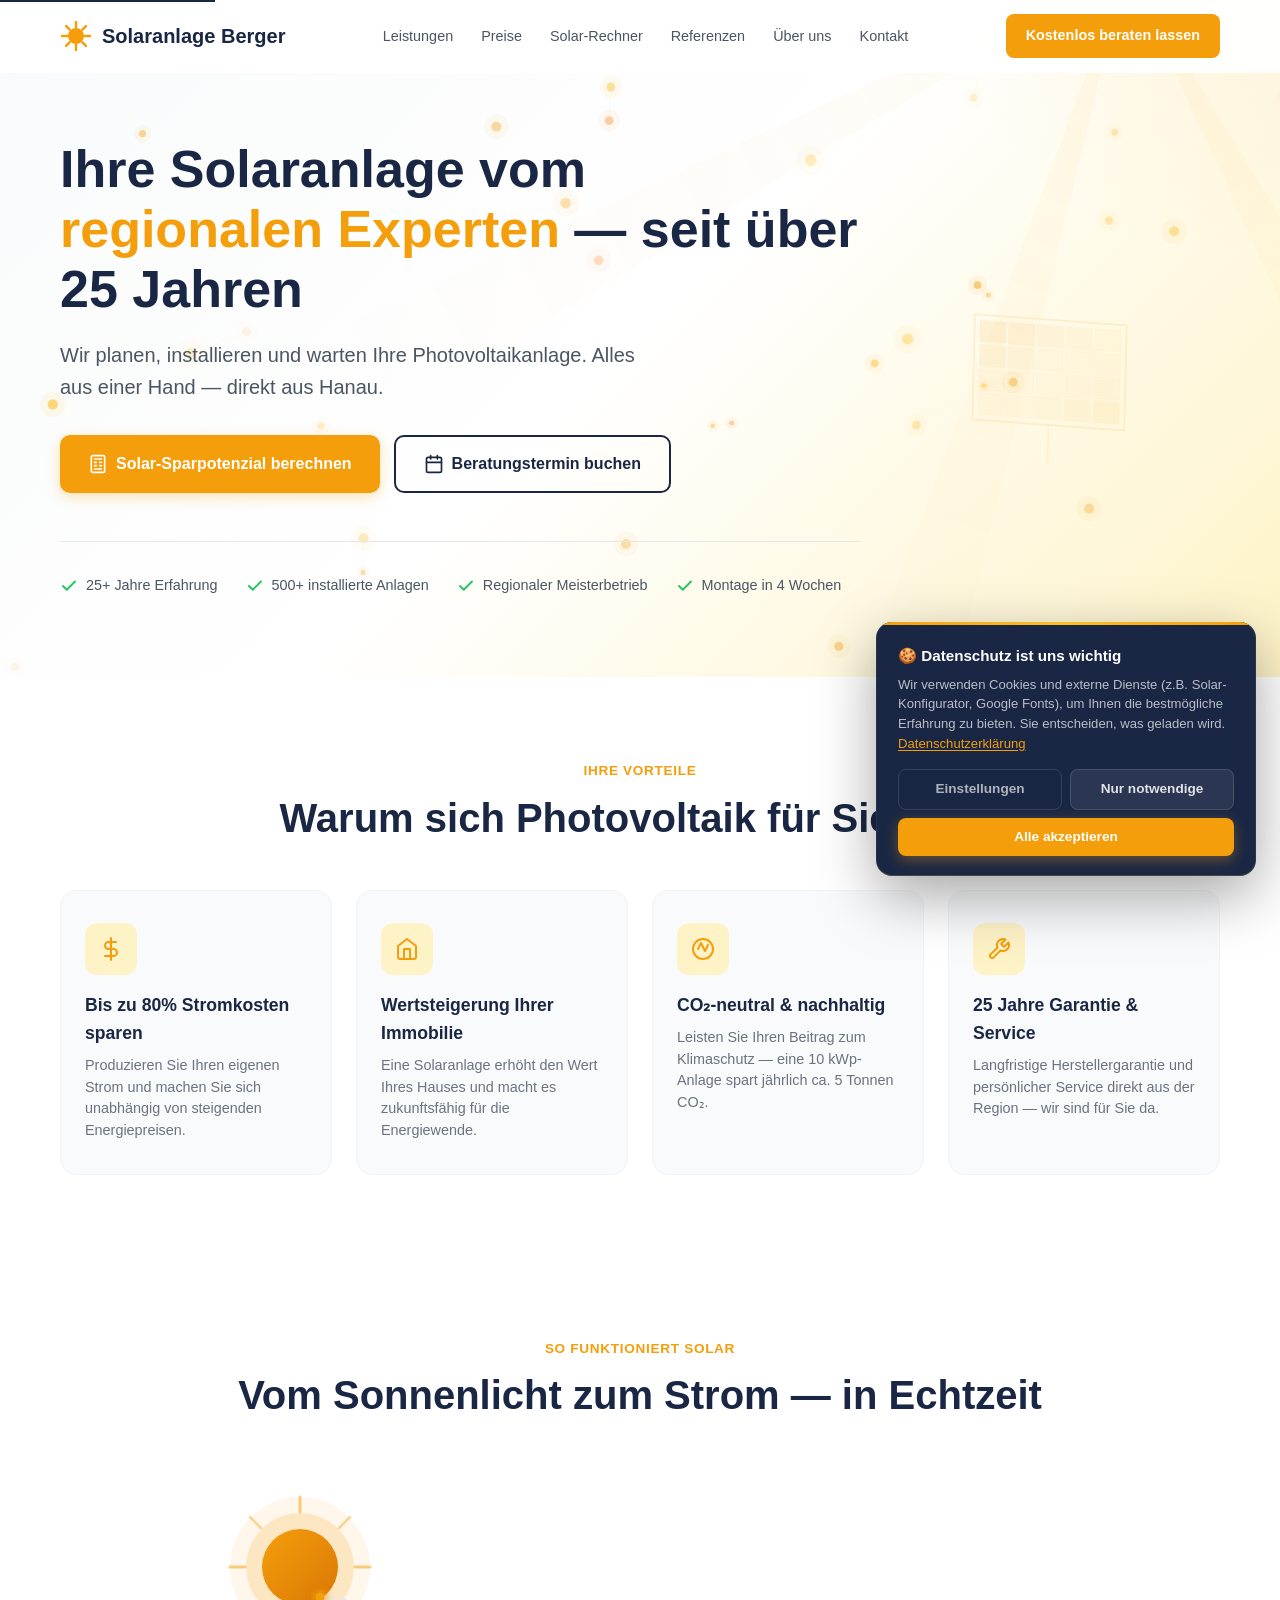
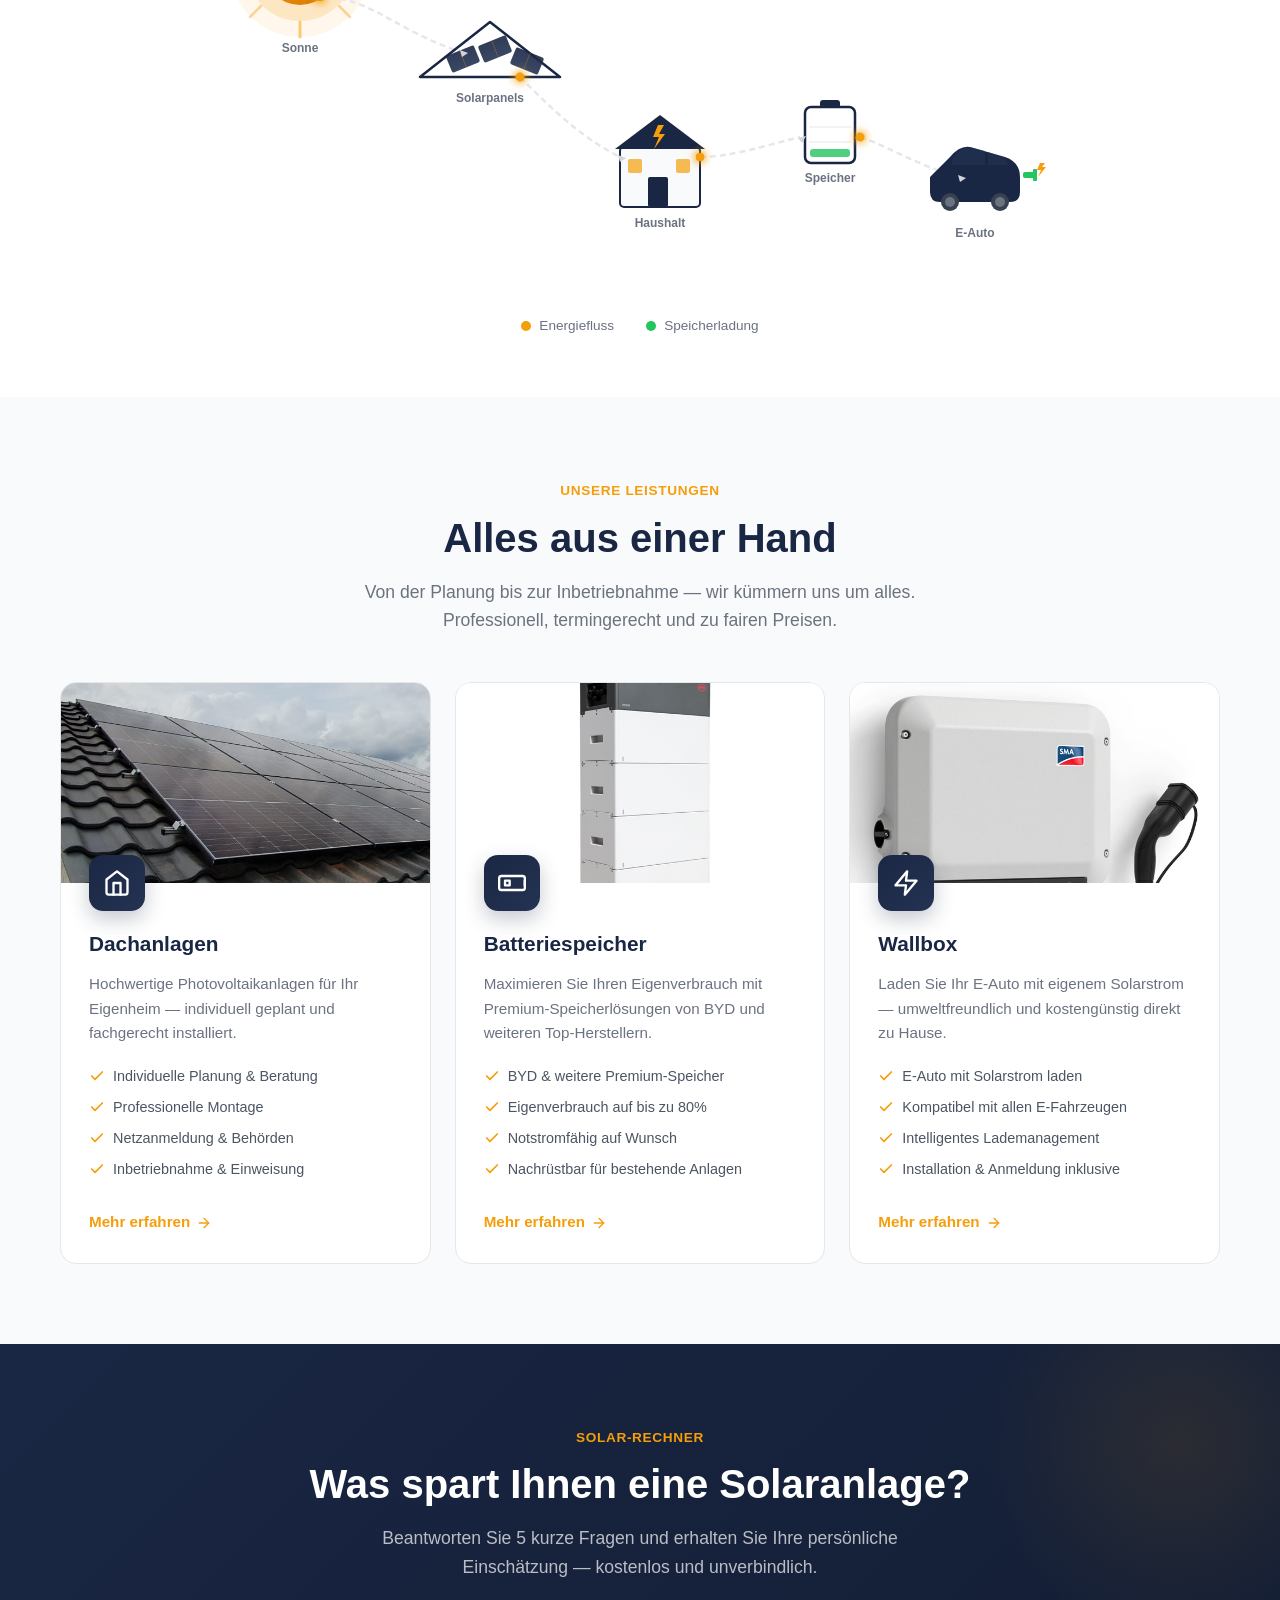
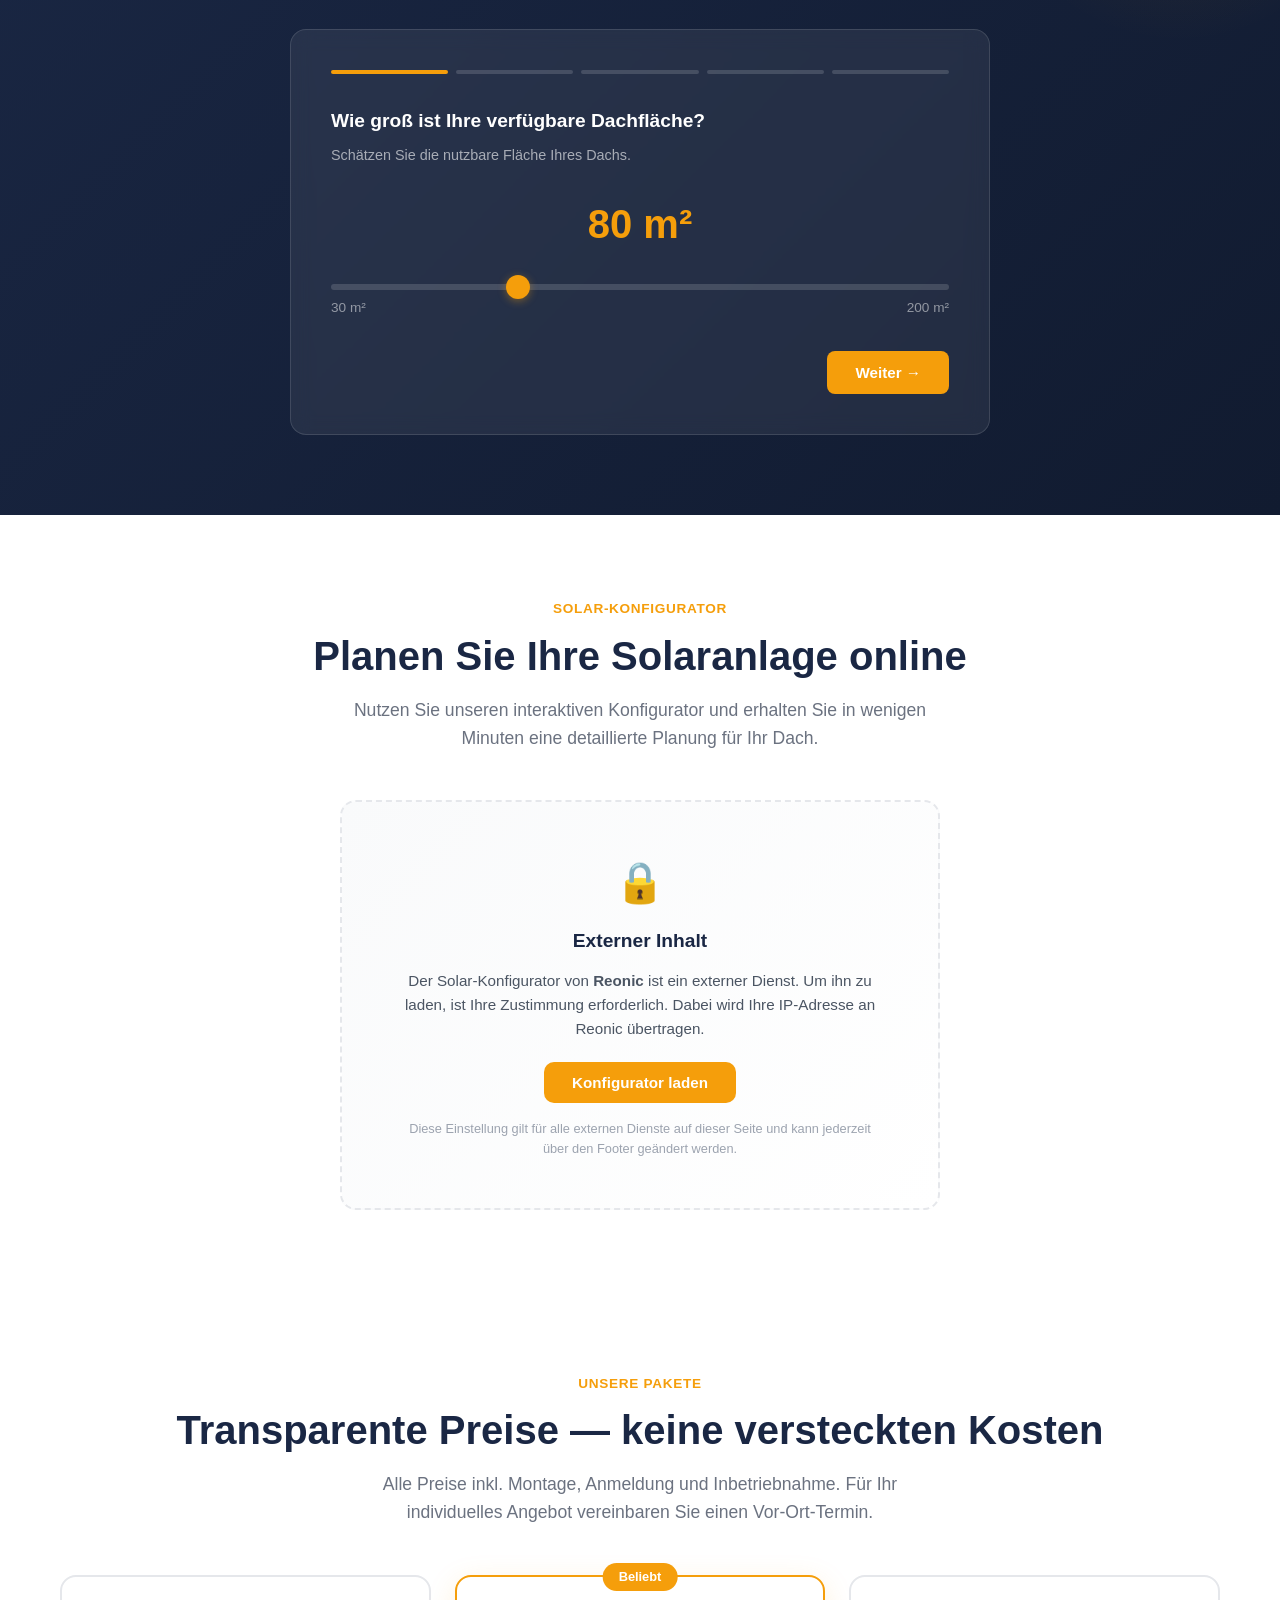
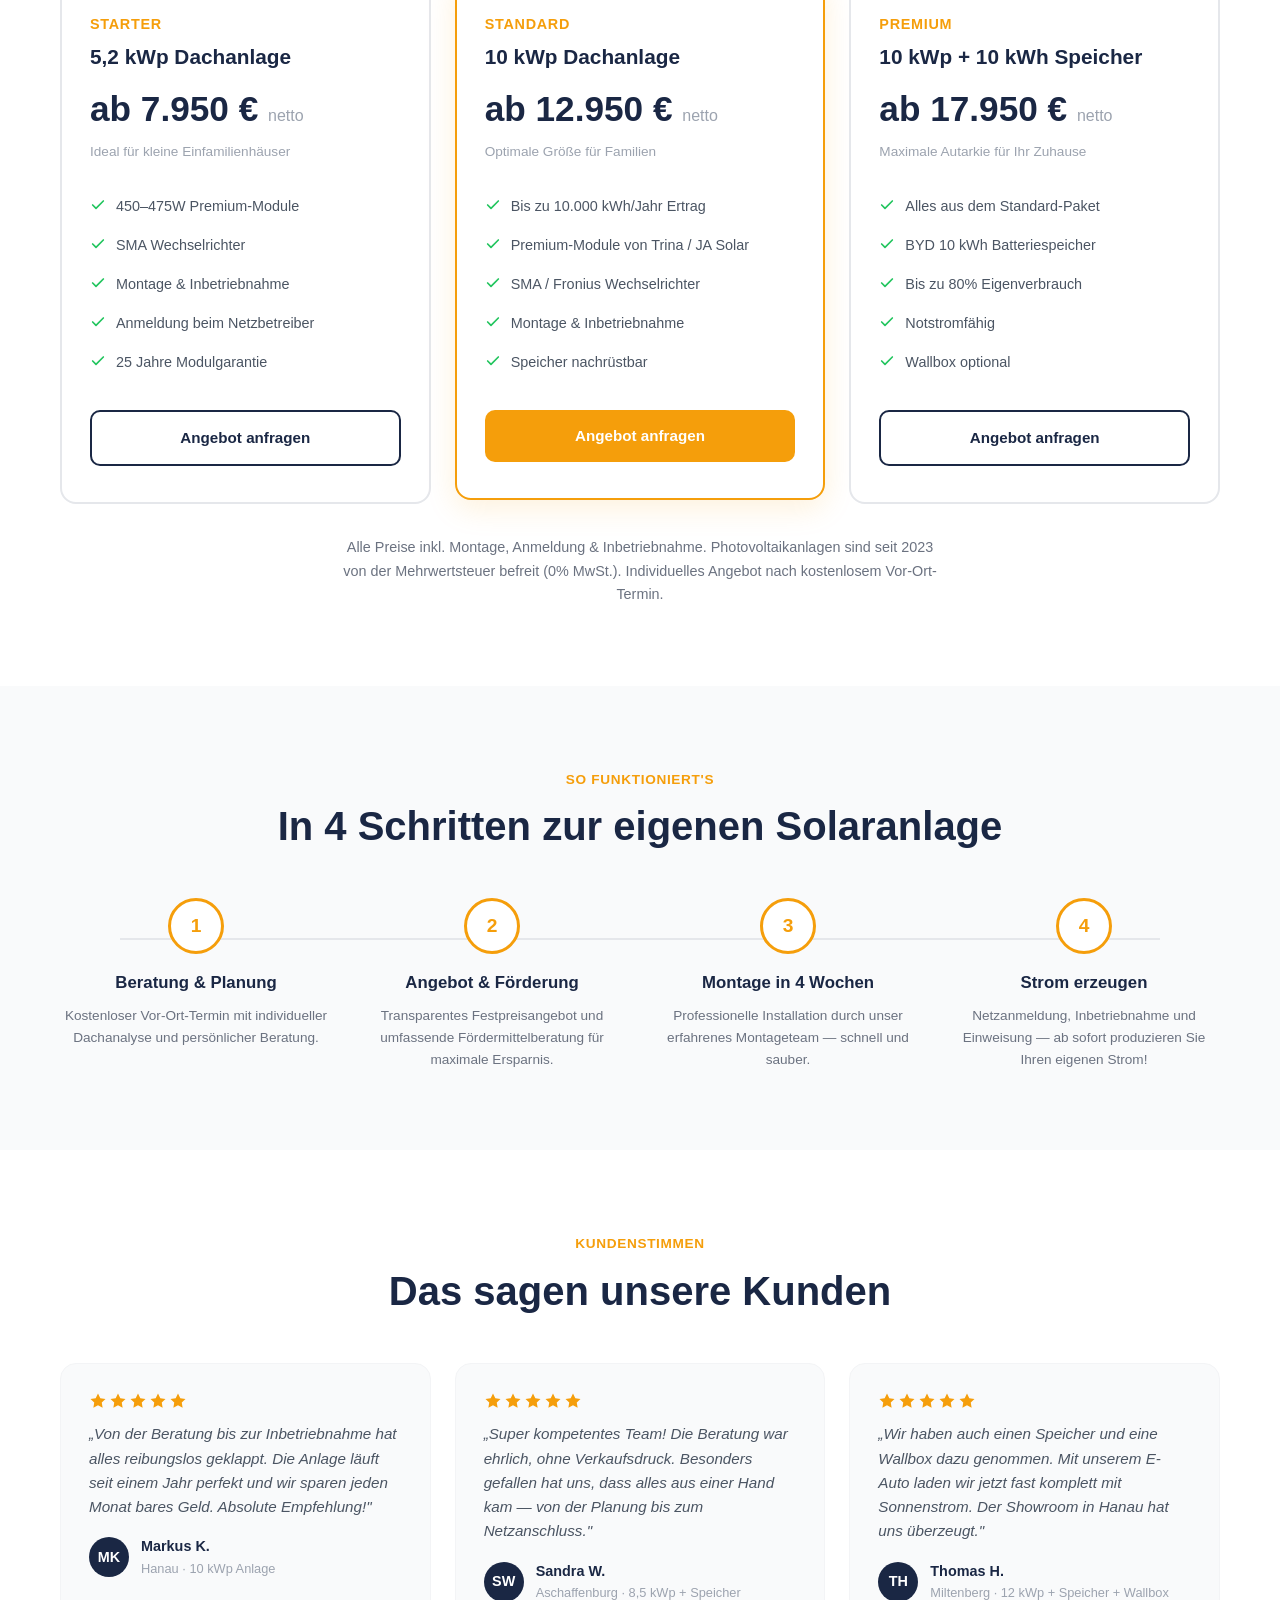
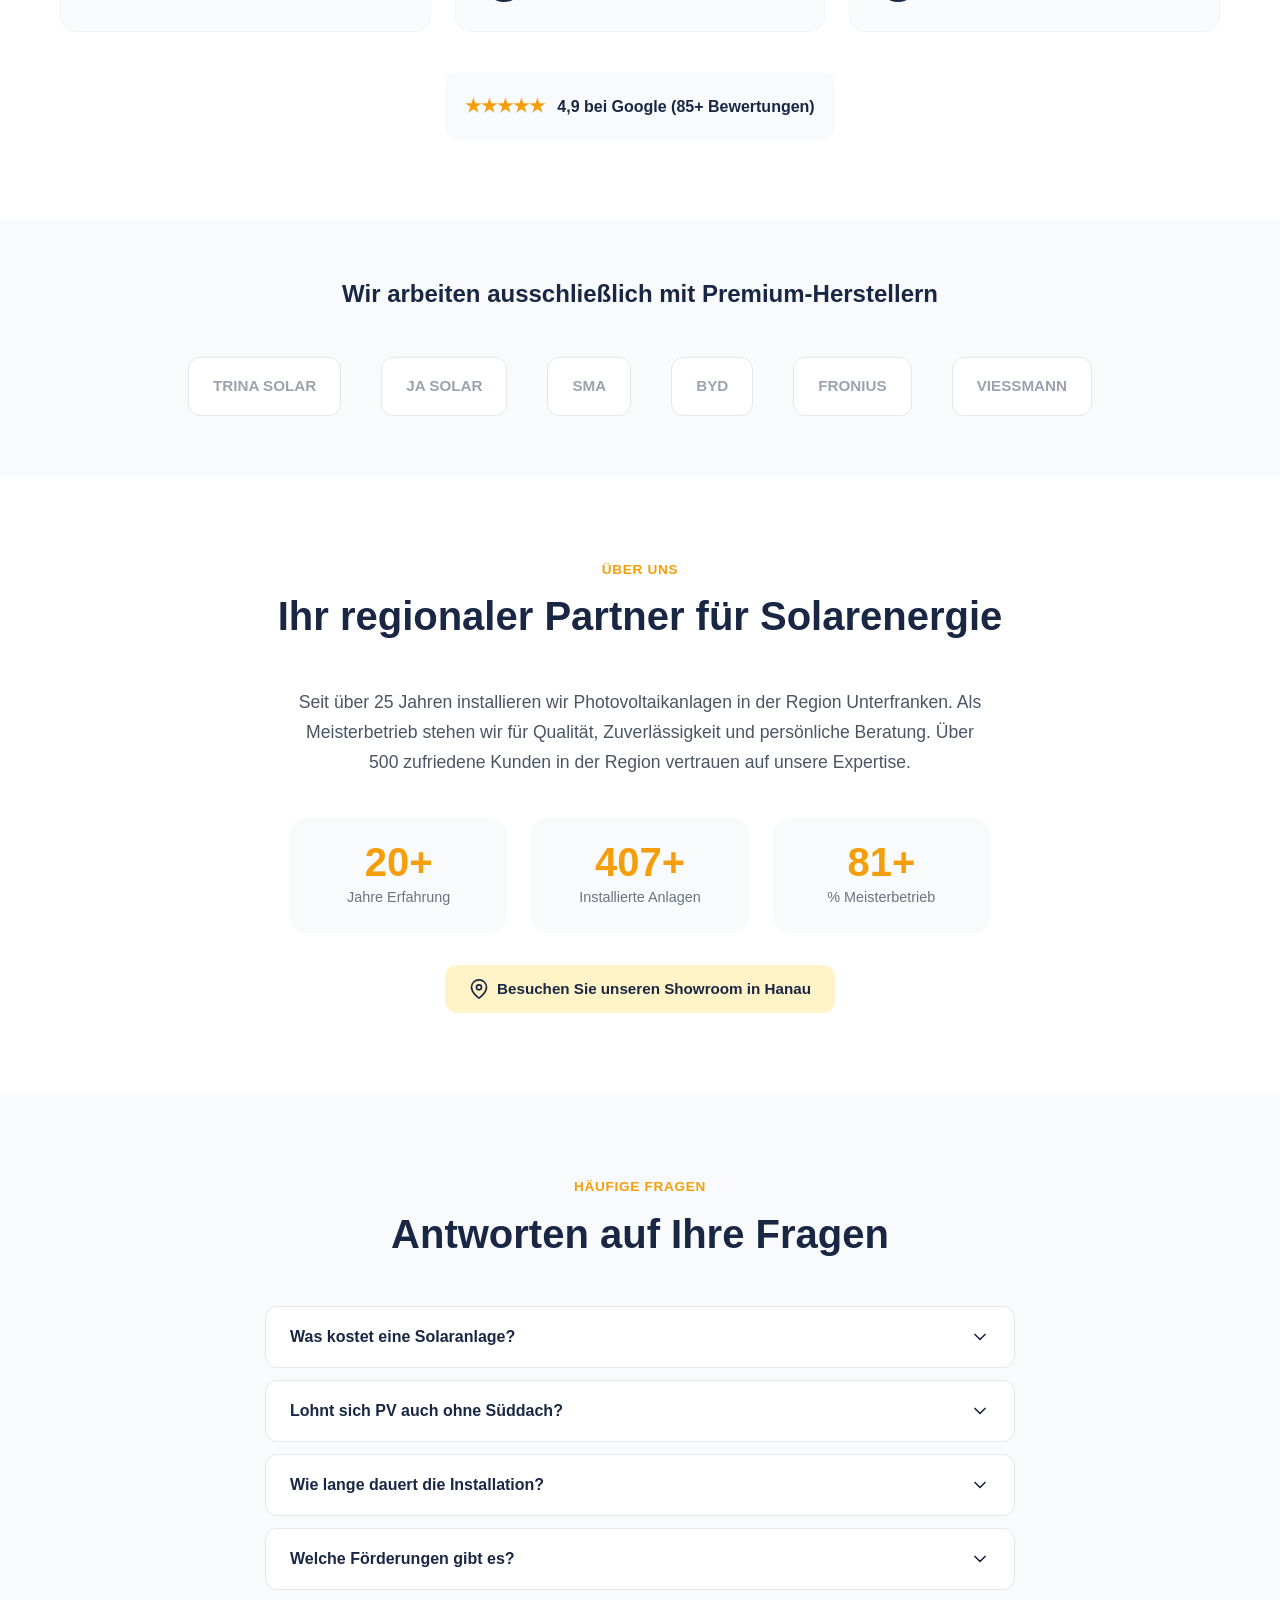
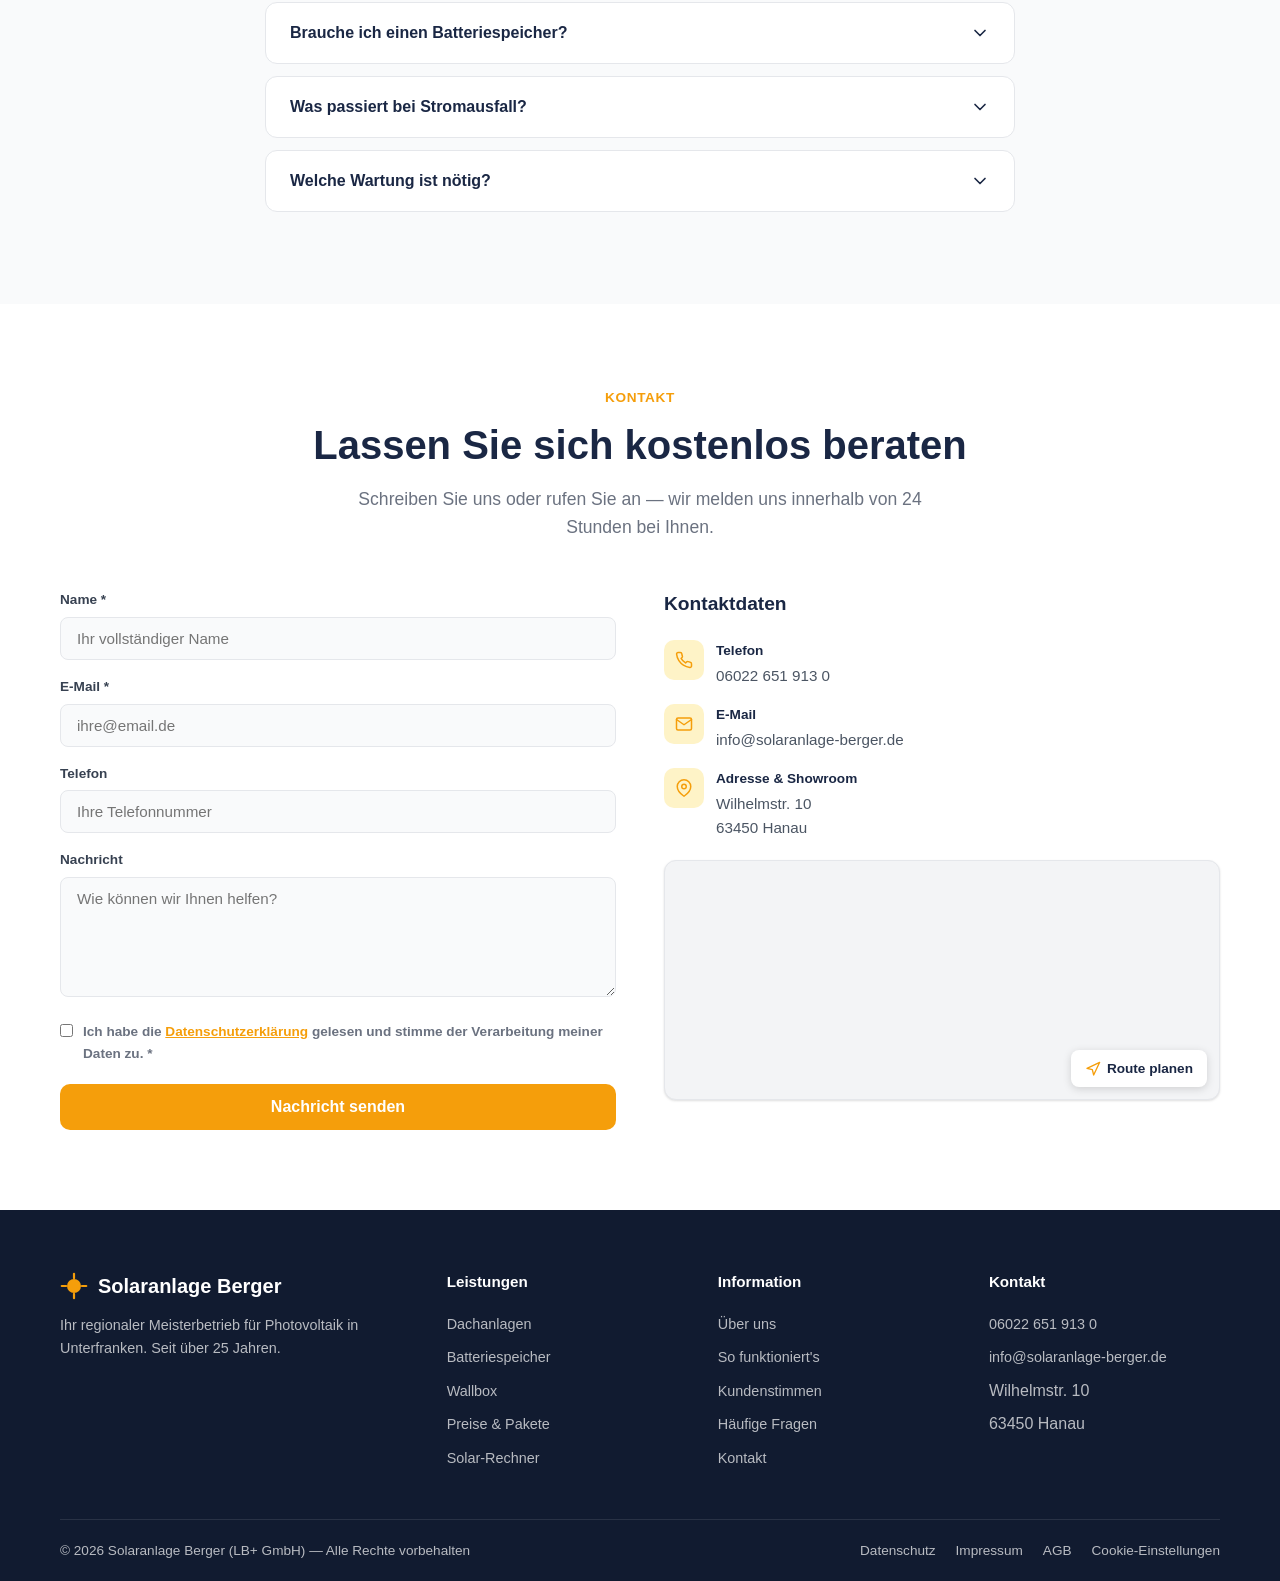
==== commit 62d1d77d: "Echte Bilder in Leistungen-Cards + Social/Calendly entfernt + Impressum vervollständigt Bilder: - Ec" ====
--- a/index.html
+++ b/index.html
@@ -154,7 +154,7 @@
   </script>
 
   <!-- Styles -->
-  <link rel="stylesheet" href="css/styles.css?v=4">
+  <link rel="stylesheet" href="css/styles.css?v=5">
   <link rel="icon" type="image/svg+xml" href="/favicon.svg">
   <link rel="apple-touch-icon" href="/favicon.svg">
 </head>
@@ -553,6 +553,9 @@
         </div>
         <div class="services-grid">
           <article class="service-card fade-up">
+            <div class="service-image">
+              <img src="images/dachanlage.jpg" alt="Photovoltaikanlage auf Einfamilienhaus" loading="lazy" width="400" height="225">
+            </div>
             <div class="service-icon" aria-hidden="true">
               <svg width="28" height="28" viewBox="0 0 24 24" fill="none" stroke="currentColor" stroke-width="2" stroke-linecap="round" stroke-linejoin="round"><path d="M3 9l9-7 9 7v11a2 2 0 0 1-2 2H5a2 2 0 0 1-2-2z"/><polyline points="9 22 9 12 15 12 15 22"/></svg>
             </div>
@@ -567,6 +570,9 @@
             <a href="dachanlagen.html" class="btn-link">Mehr erfahren <svg width="16" height="16" viewBox="0 0 24 24" fill="none" stroke="currentColor" stroke-width="2" stroke-linecap="round" stroke-linejoin="round" aria-hidden="true"><line x1="5" y1="12" x2="19" y2="12"/><polyline points="12 5 19 12 12 19"/></svg></a>
           </article>
           <article class="service-card fade-up">
+            <div class="service-image">
+              <img src="images/batteriespeicher.jpg" alt="BYD Battery Box Premium HVS Batteriespeicher" loading="lazy" width="400" height="225">
+            </div>
             <div class="service-icon" aria-hidden="true">
               <svg width="28" height="28" viewBox="0 0 24 24" fill="none" stroke="currentColor" stroke-width="2" stroke-linecap="round" stroke-linejoin="round"><rect x="1" y="6" width="22" height="12" rx="2"/><line x1="23" y1="10" x2="23" y2="14"/><path d="M6 10h4v4H6z"/></svg>
             </div>
@@ -581,6 +587,9 @@
             <a href="batteriespeicher.html" class="btn-link">Mehr erfahren <svg width="16" height="16" viewBox="0 0 24 24" fill="none" stroke="currentColor" stroke-width="2" stroke-linecap="round" stroke-linejoin="round" aria-hidden="true"><line x1="5" y1="12" x2="19" y2="12"/><polyline points="12 5 19 12 12 19"/></svg></a>
           </article>
           <article class="service-card fade-up">
+            <div class="service-image">
+              <img src="images/wallbox.jpg" alt="SMA EV Charger Wallbox für Elektrofahrzeuge" loading="lazy" width="400" height="225">
+            </div>
             <div class="service-icon" aria-hidden="true">
               <svg width="28" height="28" viewBox="0 0 24 24" fill="none" stroke="currentColor" stroke-width="2" stroke-linecap="round" stroke-linejoin="round"><path d="M13 2L3 14h9l-1 8 10-12h-9l1-8z"/></svg>
             </div>
@@ -1174,17 +1183,6 @@
             Solaranlage Berger
           </div>
           <p>Ihr regionaler Meisterbetrieb für Photovoltaik in Unterfranken. Seit über 25 Jahren.</p>
-          <div class="footer-social">
-            <a href="#" aria-label="Facebook">
-              <svg width="18" height="18" viewBox="0 0 24 24" fill="currentColor"><path d="M18 2h-3a5 5 0 0 0-5 5v3H7v4h3v8h4v-8h3l1-4h-4V7a1 1 0 0 1 1-1h3z"/></svg>
-            </a>
-            <a href="#" aria-label="Instagram">
-              <svg width="18" height="18" viewBox="0 0 24 24" fill="none" stroke="currentColor" stroke-width="2" stroke-linecap="round" stroke-linejoin="round"><rect x="2" y="2" width="20" height="20" rx="5"/><path d="M16 11.37A4 4 0 1 1 12.63 8 4 4 0 0 1 16 11.37z"/><line x1="17.5" y1="6.5" x2="17.51" y2="6.5"/></svg>
-            </a>
-            <a href="#" aria-label="LinkedIn">
-              <svg width="18" height="18" viewBox="0 0 24 24" fill="currentColor"><path d="M16 8a6 6 0 0 1 6 6v7h-4v-7a2 2 0 0 0-2-2 2 2 0 0 0-2 2v7h-4v-7a6 6 0 0 1 6-6z"/><rect x="2" y="9" width="4" height="12"/><circle cx="4" cy="4" r="2"/></svg>
-            </a>
-          </div>
         </div>
         <div>
           <h4>Leistungen</h4>
@@ -1290,8 +1288,8 @@
   </div>
 
   <!-- JavaScript -->
-  <script src="js/hero-animation.js?v=4" defer></script>
-  <script src="js/main.js?v=4" defer></script>
-  <script src="js/consent.js?v=4" defer></script>
+  <script src="js/hero-animation.js?v=5" defer></script>
+  <script src="js/main.js?v=5" defer></script>
+  <script src="js/consent.js?v=5" defer></script>
 </body>
 </html>
--- a/css/styles.css
+++ b/css/styles.css
@@ -409,11 +409,24 @@
 .service-card {
   background: var(--white);
   border-radius: var(--radius-lg);
-  padding: 36px 28px;
+  padding: 0;
   border: 1px solid var(--gray-200);
   transition: var(--transition);
   position: relative;
   overflow: hidden;
+}
+.service-card > h3,
+.service-card > p,
+.service-card > ul,
+.service-card > a {
+  padding-left: 28px;
+  padding-right: 28px;
+}
+.service-card > a:last-child {
+  padding-bottom: 28px;
+  display: inline-flex;
+  margin-left: 28px;
+  padding-left: 0;
 }
 .service-card::before {
   content: '';
@@ -425,21 +438,40 @@
   background: var(--accent);
   transform: scaleX(0);
   transition: transform var(--transition);
+  z-index: 2;
 }
 .service-card:hover::before { transform: scaleX(1); }
 .service-card:hover {
   transform: translateY(-6px);
   box-shadow: var(--shadow-xl);
 }
+.service-card:hover .service-image img {
+  transform: scale(1.05);
+}
+.service-image {
+  width: 100%;
+  height: 200px;
+  overflow: hidden;
+  background: var(--gray-100);
+}
+.service-image img {
+  width: 100%;
+  height: 100%;
+  object-fit: cover;
+  transition: transform 0.5s ease;
+}
 .service-icon {
-  width: 60px;
-  height: 60px;
+  width: 56px;
+  height: 56px;
   background: linear-gradient(135deg, var(--primary), var(--primary-light));
   border-radius: 14px;
   display: flex;
   align-items: center;
   justify-content: center;
-  margin-bottom: 20px;
+  margin: -28px 28px 16px;
+  position: relative;
+  z-index: 1;
+  box-shadow: 0 8px 20px rgba(26, 39, 68, 0.25);
 }
 .service-icon svg { color: var(--white); }
 .service-card h3 {
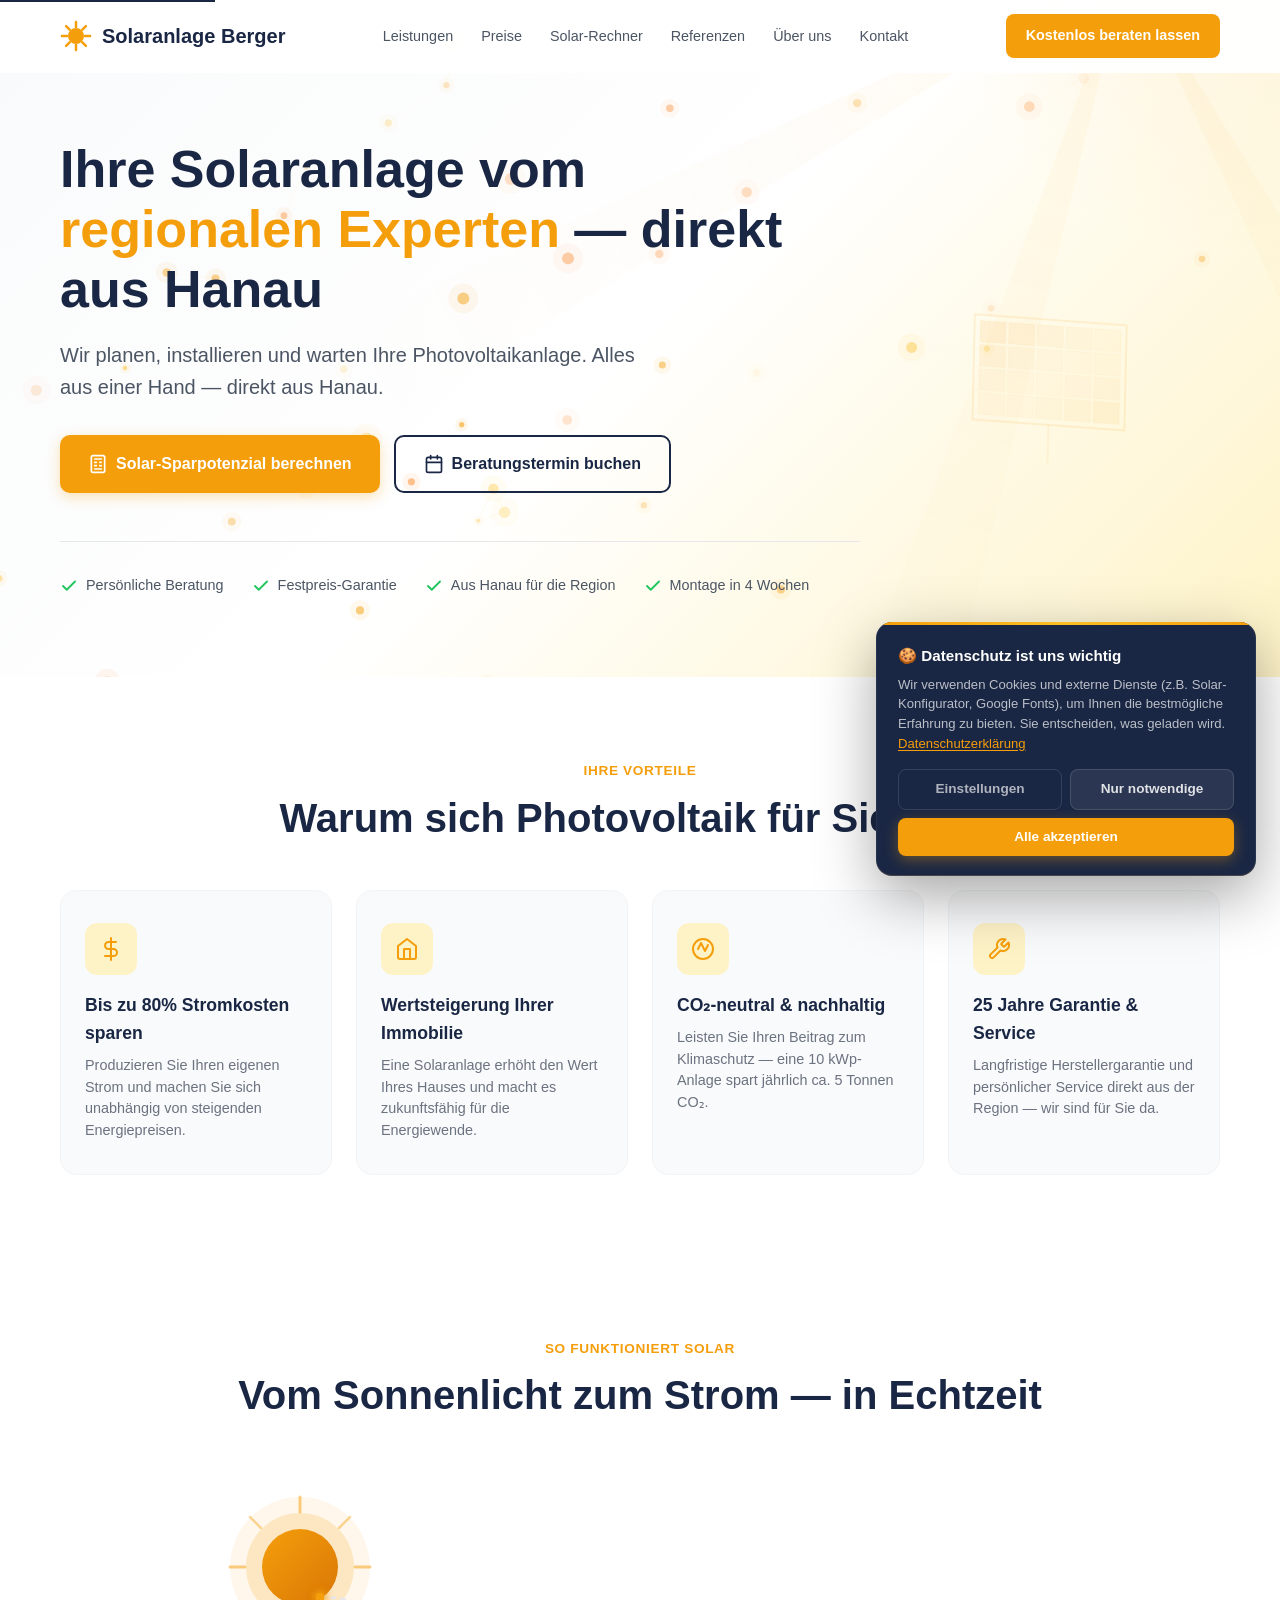
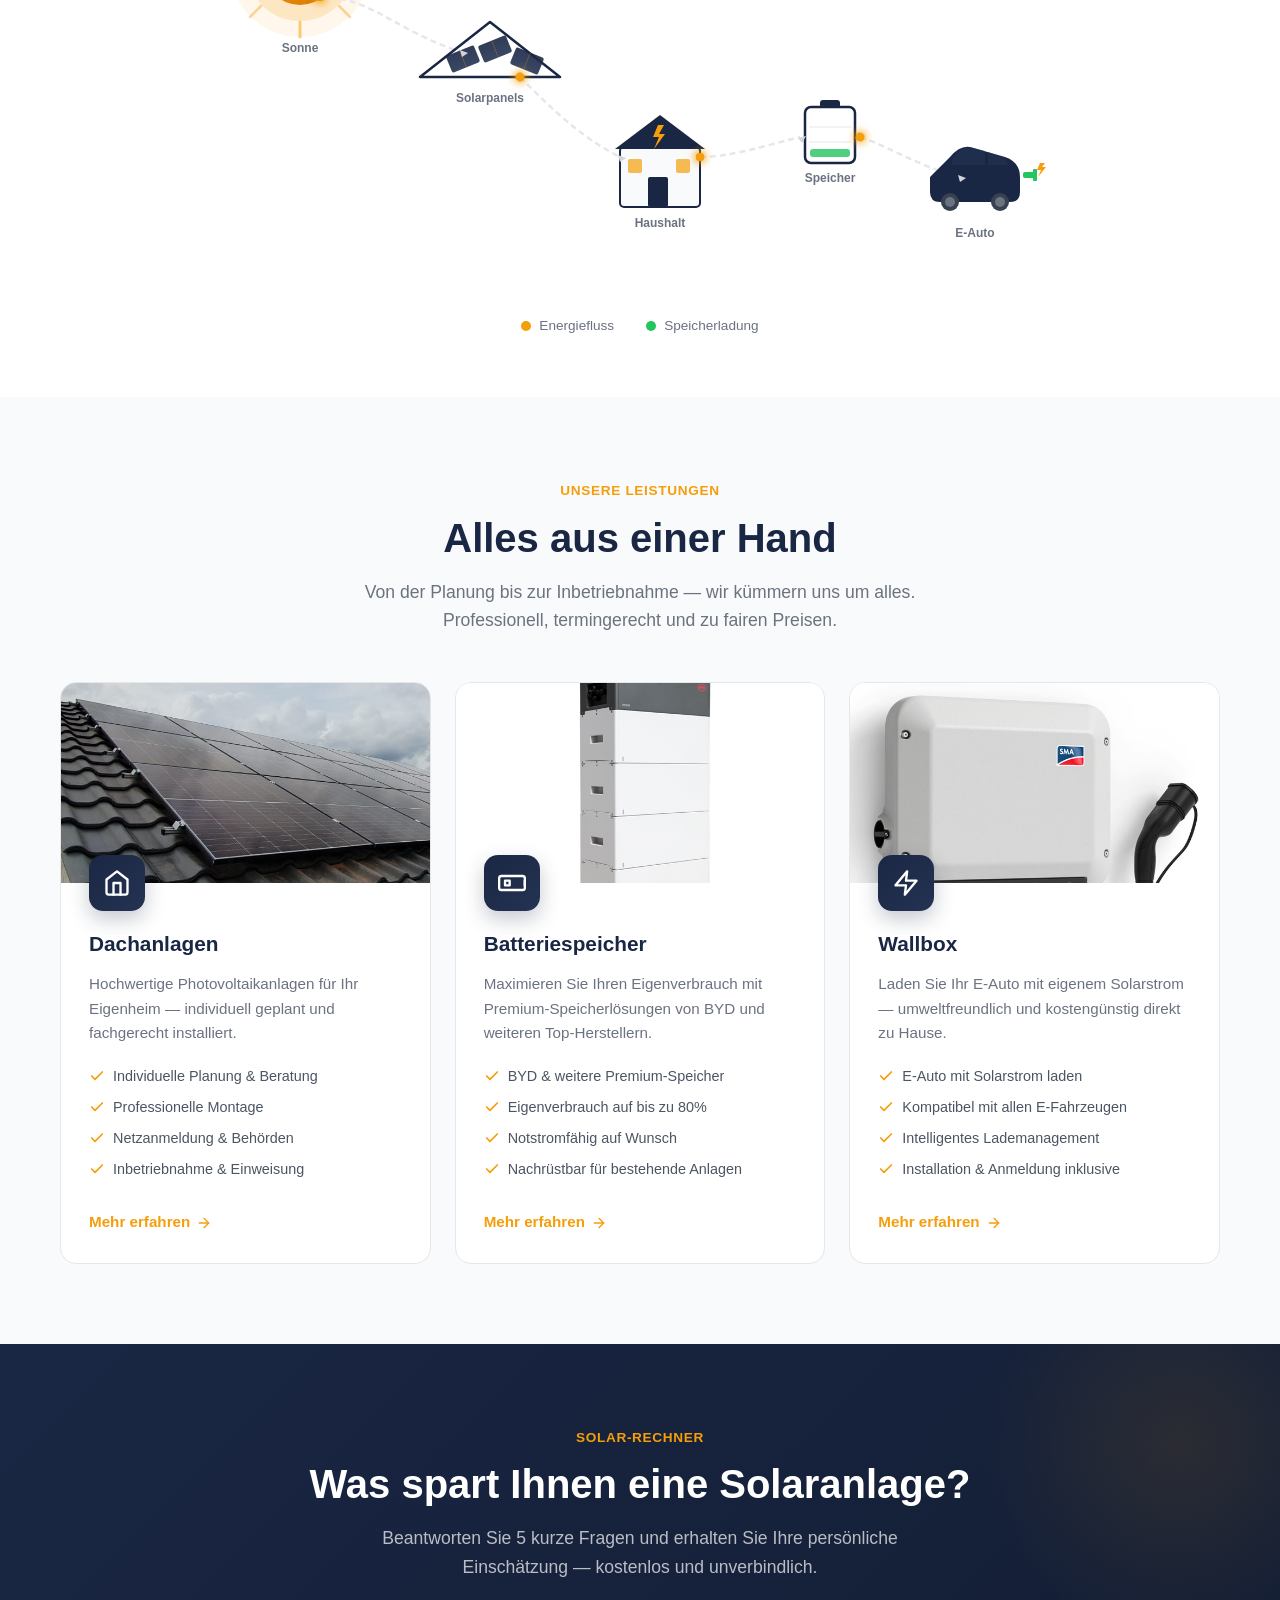
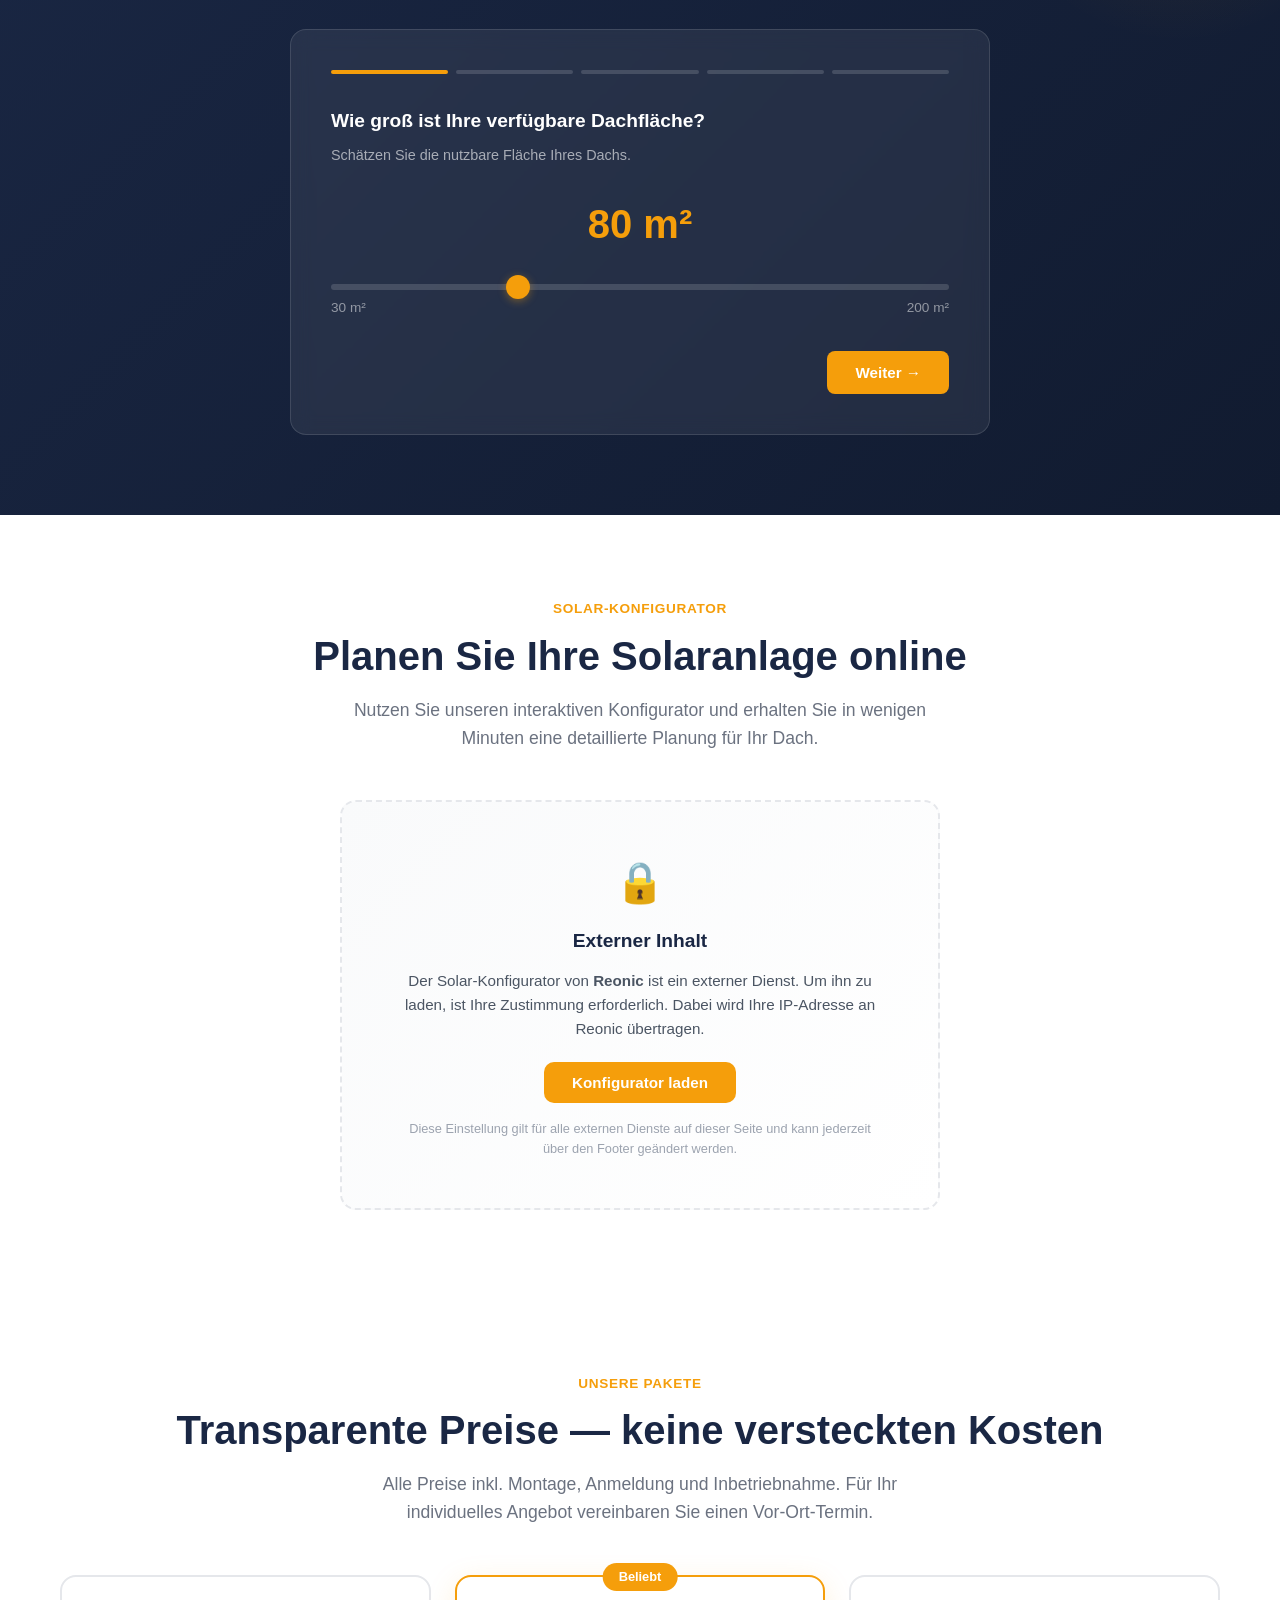
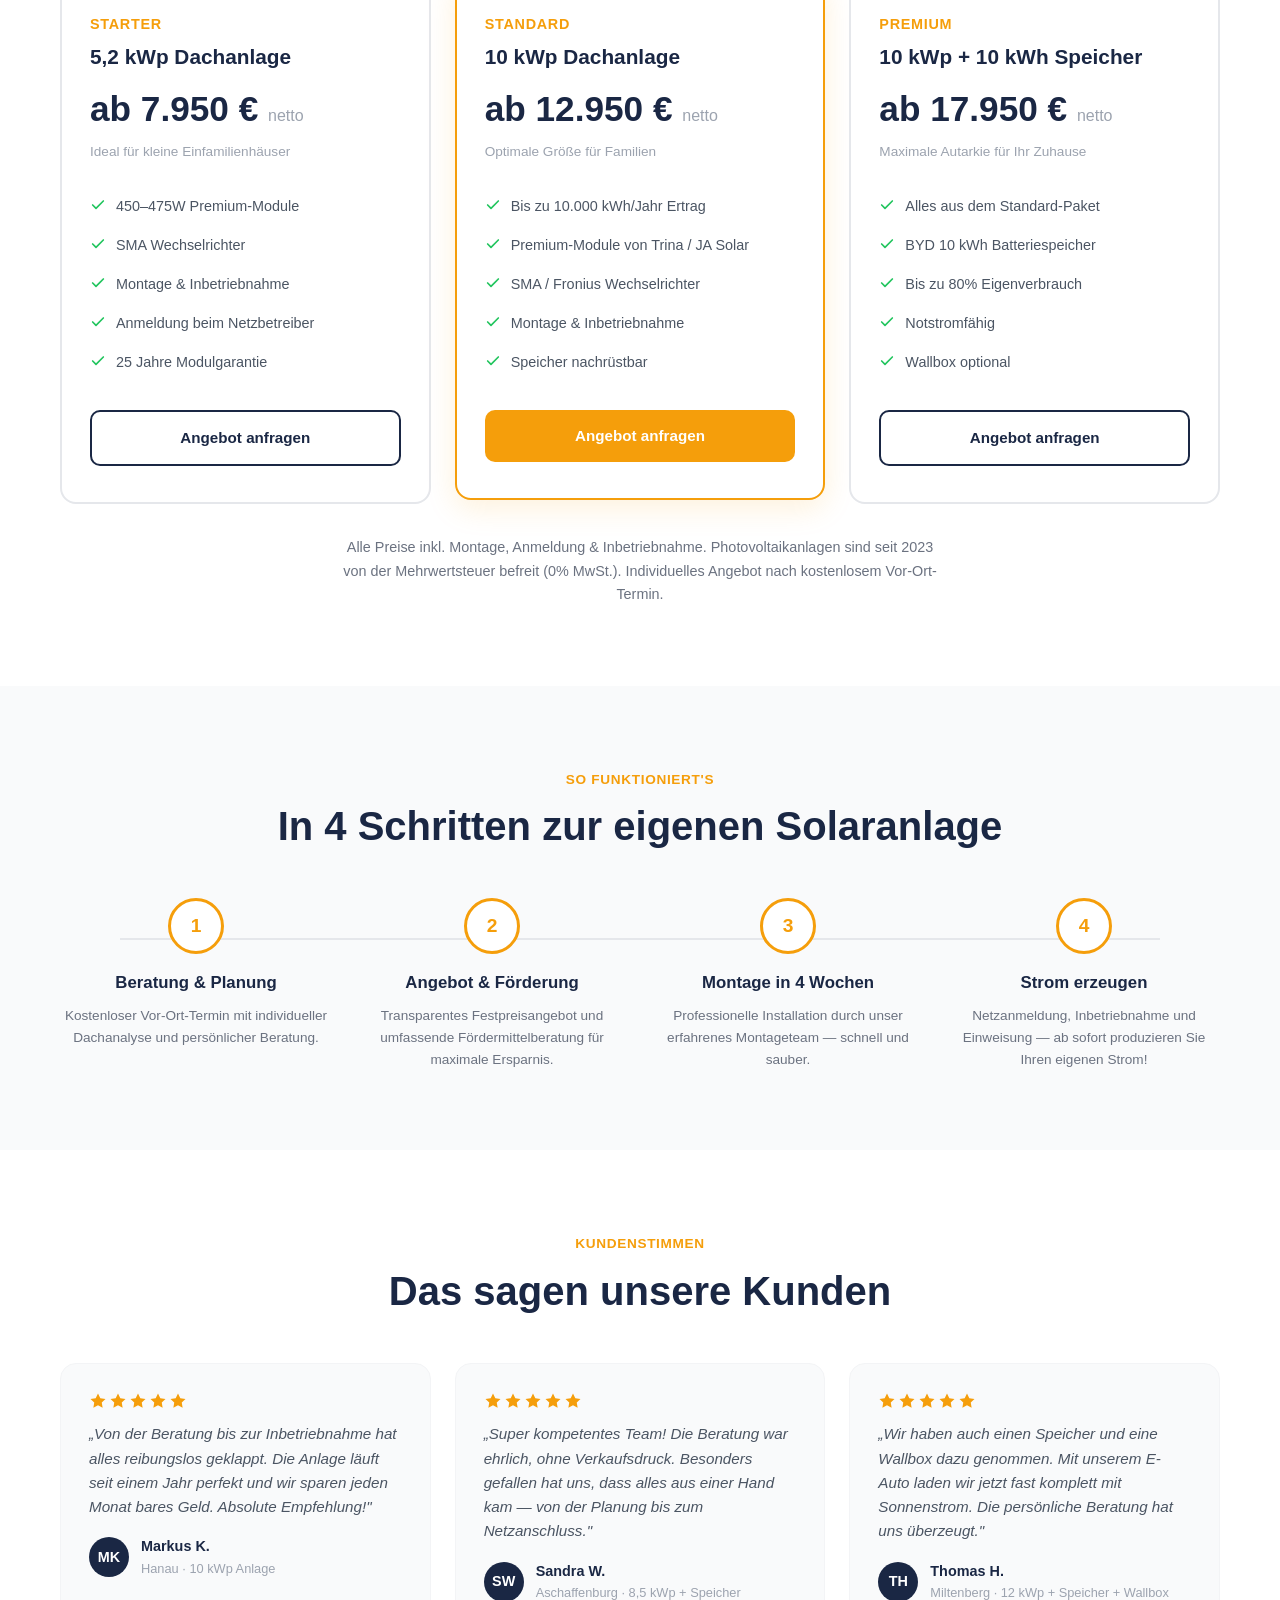
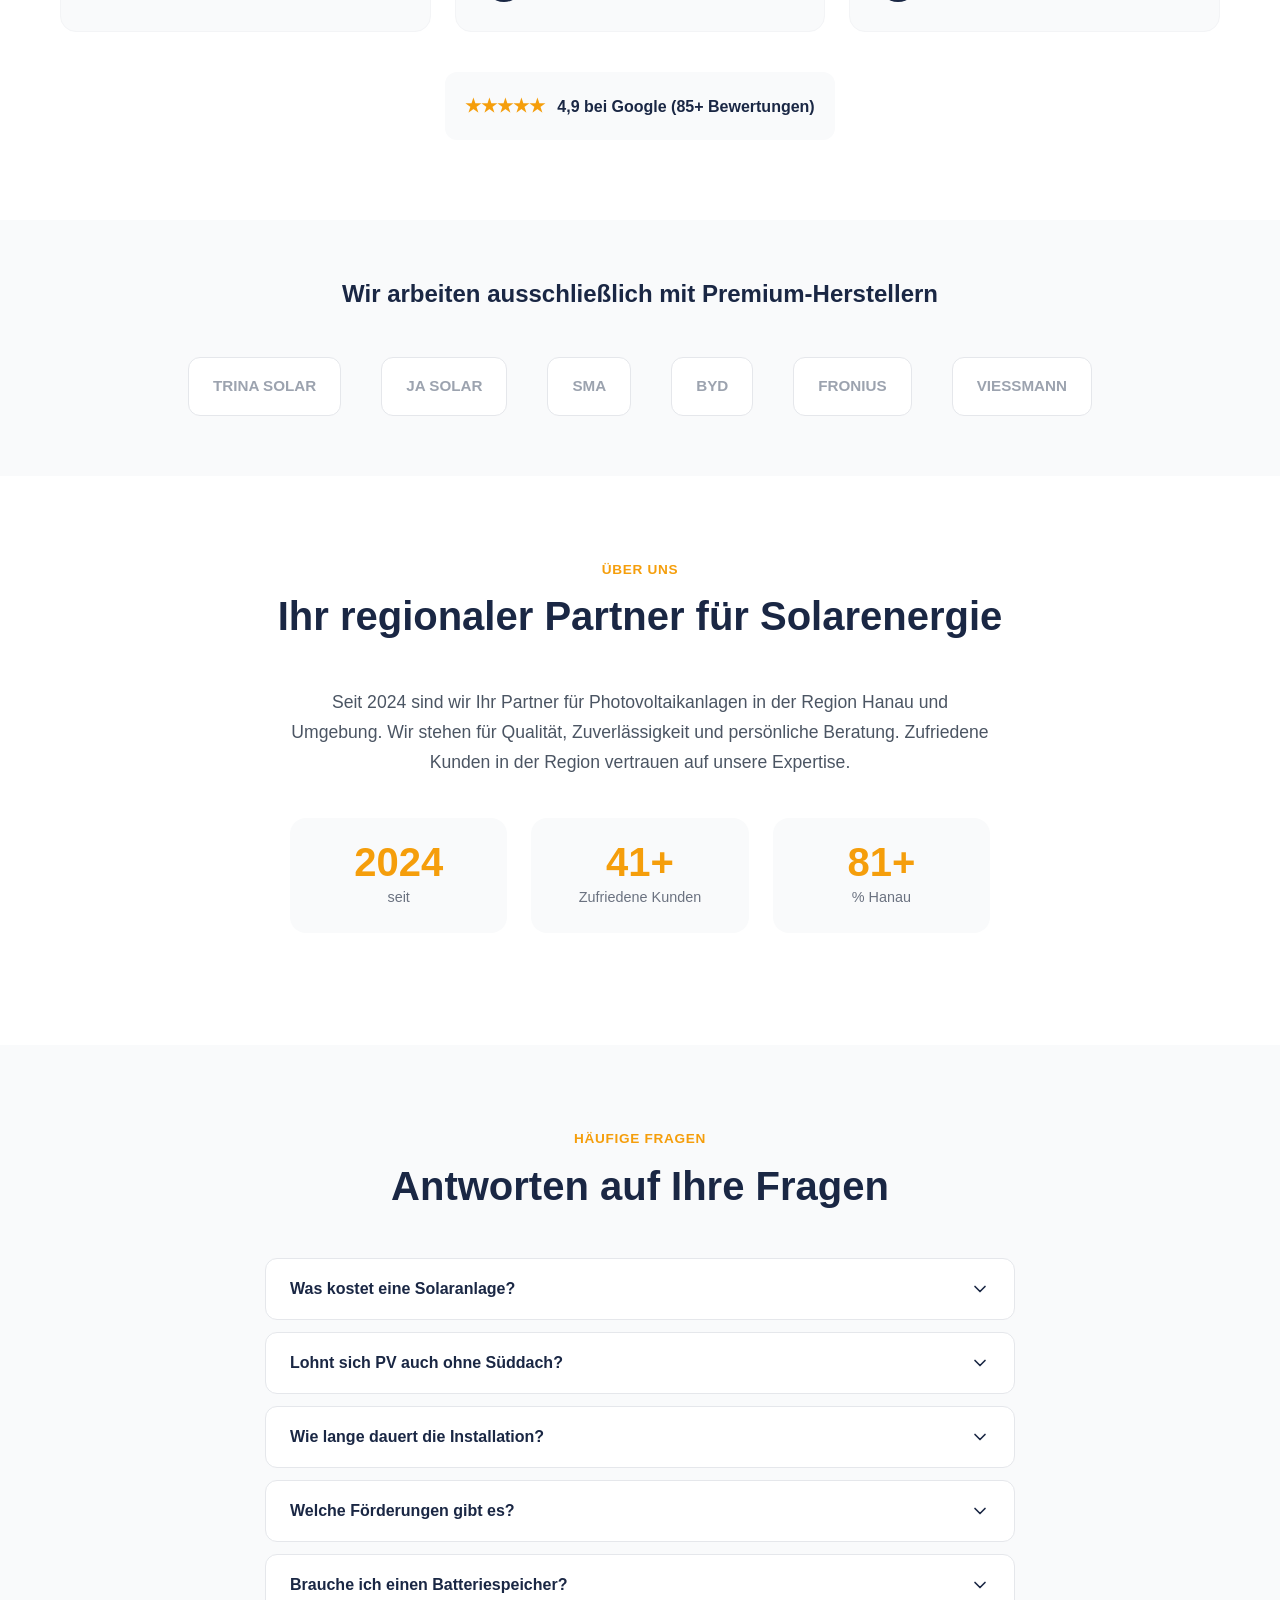
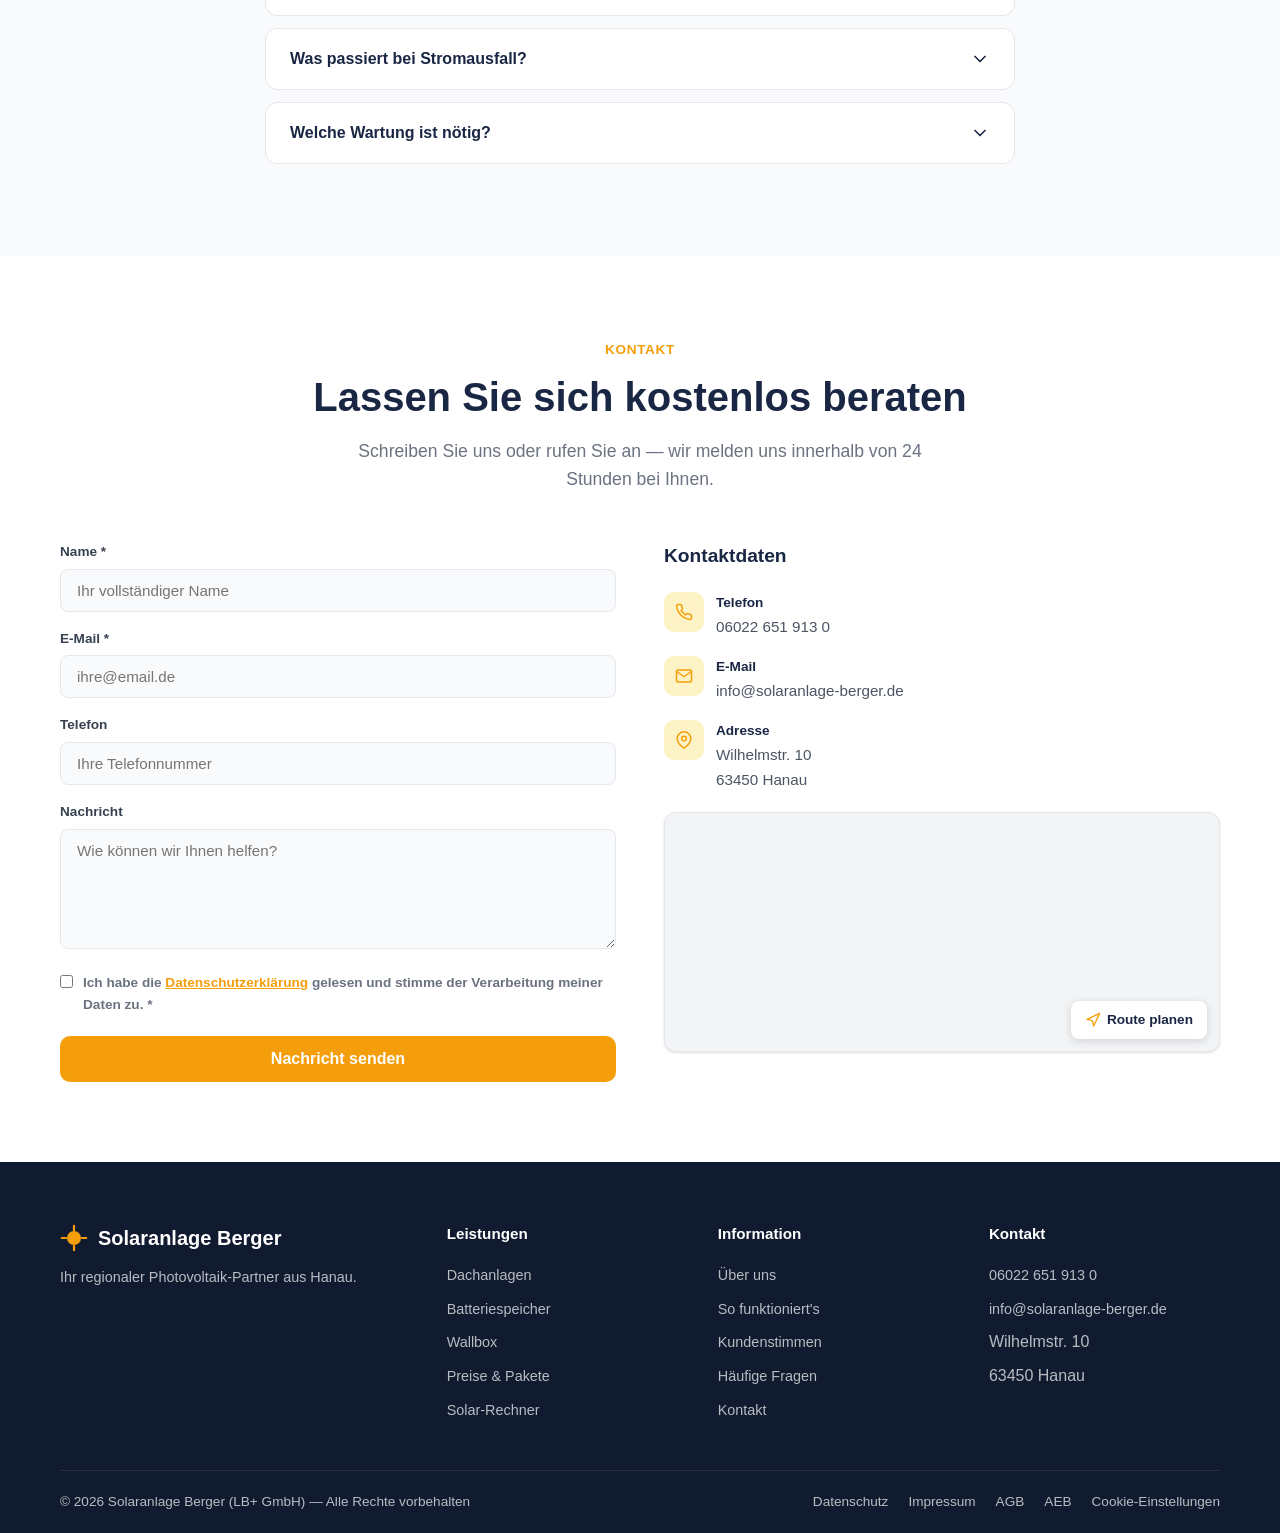
==== commit c9d57ea0: "Inhaltliche Korrekturen + AEB-Seite Korrekturen (Firma erst seit 2024): - 'Meisterbetrieb' überall e" ====
--- a/index.html
+++ b/index.html
@@ -3,14 +3,14 @@
 <head>
   <meta charset="UTF-8">
   <meta name="viewport" content="width=device-width, initial-scale=1.0">
-  <title>Solaranlage Berger — Photovoltaik-Experte aus Hanau | Seit 25+ Jahren</title>
-  <meta name="description" content="Solaranlage Berger — Ihr regionaler Meisterbetrieb für Photovoltaik in Unterfranken. Dachanlagen, Batteriespeicher & Wallbox. Über 25 Jahre Erfahrung, 500+ Anlagen. Jetzt beraten lassen!">
+  <title>Solaranlage Berger — Photovoltaik aus Hanau | LB+ GmbH</title>
+  <meta name="description" content="Solaranlage Berger — Ihr Photovoltaik-Spezialist in der Region Hanau. Dachanlagen, Batteriespeicher & Wallbox. Moderne PV-Anlagen, persönliche Beratung. Jetzt beraten lassen!">
   <meta name="keywords" content="Solaranlage Hanau, Photovoltaik Unterfranken, PV-Anlage Aschaffenburg, Miltenberg Solar, Batteriespeicher, Wallbox, Solarinstallateur Bayern">
   <link rel="canonical" href="https://www.solaranlage-berger.de/">
 
   <!-- Open Graph -->
   <meta property="og:title" content="Solaranlage Berger — Photovoltaik vom regionalen Experten">
-  <meta property="og:description" content="Dachanlagen, Batteriespeicher & Wallbox — alles aus einer Hand. Über 25 Jahre Erfahrung in Unterfranken.">
+  <meta property="og:description" content="Dachanlagen, Batteriespeicher & Wallbox — alles aus einer Hand. Photovoltaik-Spezialist in der Region Hanau.">
   <meta property="og:type" content="website">
   <meta property="og:url" content="https://www.solaranlage-berger.de/">
   <meta property="og:locale" content="de_DE">
@@ -25,7 +25,7 @@
     "@context": "https://schema.org",
     "@type": "LocalBusiness",
     "name": "Solaranlage Berger (LB+ GmbH)",
-    "description": "Ihr regionaler Meisterbetrieb für Photovoltaik — Dachanlagen, Batteriespeicher und Wallbox aus einer Hand.",
+    "description": "Ihr Photovoltaik-Spezialist — Dachanlagen, Batteriespeicher und Wallbox aus einer Hand.",
     "url": "https://www.solaranlage-berger.de",
     "telephone": "+4960226519130",
     "email": "info@solaranlage-berger.de",
@@ -154,7 +154,7 @@
   </script>
 
   <!-- Styles -->
-  <link rel="stylesheet" href="css/styles.css?v=5">
+  <link rel="stylesheet" href="css/styles.css?v=6">
   <link rel="icon" type="image/svg+xml" href="/favicon.svg">
   <link rel="apple-touch-icon" href="/favicon.svg">
 </head>
@@ -208,7 +208,7 @@
       <canvas id="hero-canvas" class="hero-canvas" aria-hidden="true"></canvas>
       <div class="container">
         <div class="hero-content fade-up">
-          <h1 id="hero-heading">Ihre Solaranlage vom <span>regionalen Experten</span> — seit über 25 Jahren</h1>
+          <h1 id="hero-heading">Ihre Solaranlage vom <span>regionalen Experten</span> — direkt aus Hanau</h1>
           <p class="hero-sub">Wir planen, installieren und warten Ihre Photovoltaikanlage. Alles aus einer Hand — direkt aus Hanau.</p>
           <div class="hero-ctas">
             <a href="#rechner" class="btn-primary">
@@ -223,15 +223,15 @@
           <div class="trust-bar">
             <div class="trust-item">
               <svg width="18" height="18" viewBox="0 0 24 24" fill="none" stroke="currentColor" stroke-width="2.5" stroke-linecap="round" stroke-linejoin="round" aria-hidden="true"><polyline points="20 6 9 17 4 12"/></svg>
-              25+ Jahre Erfahrung
+              Persönliche Beratung
             </div>
             <div class="trust-item">
               <svg width="18" height="18" viewBox="0 0 24 24" fill="none" stroke="currentColor" stroke-width="2.5" stroke-linecap="round" stroke-linejoin="round" aria-hidden="true"><polyline points="20 6 9 17 4 12"/></svg>
-              500+ installierte Anlagen
+              Festpreis-Garantie
             </div>
             <div class="trust-item">
               <svg width="18" height="18" viewBox="0 0 24 24" fill="none" stroke="currentColor" stroke-width="2.5" stroke-linecap="round" stroke-linejoin="round" aria-hidden="true"><polyline points="20 6 9 17 4 12"/></svg>
-              Regionaler Meisterbetrieb
+              Aus Hanau für die Region
             </div>
             <div class="trust-item">
               <svg width="18" height="18" viewBox="0 0 24 24" fill="none" stroke="currentColor" stroke-width="2.5" stroke-linecap="round" stroke-linejoin="round" aria-hidden="true"><polyline points="20 6 9 17 4 12"/></svg>
@@ -927,7 +927,7 @@
               <svg width="18" height="18" viewBox="0 0 24 24" fill="#f59e0b" aria-hidden="true"><polygon points="12 2 15.09 8.26 22 9.27 17 14.14 18.18 21.02 12 17.77 5.82 21.02 7 14.14 2 9.27 8.91 8.26 12 2"/></svg>
               <svg width="18" height="18" viewBox="0 0 24 24" fill="#f59e0b" aria-hidden="true"><polygon points="12 2 15.09 8.26 22 9.27 17 14.14 18.18 21.02 12 17.77 5.82 21.02 7 14.14 2 9.27 8.91 8.26 12 2"/></svg>
             </div>
-            <blockquote>„Wir haben auch einen Speicher und eine Wallbox dazu genommen. Mit unserem E-Auto laden wir jetzt fast komplett mit Sonnenstrom. Der Showroom in Hanau hat uns überzeugt."</blockquote>
+            <blockquote>„Wir haben auch einen Speicher und eine Wallbox dazu genommen. Mit unserem E-Auto laden wir jetzt fast komplett mit Sonnenstrom. Die persönliche Beratung hat uns überzeugt."</blockquote>
             <div class="testimonial-author">
               <div class="testimonial-avatar" aria-hidden="true">TH</div>
               <div>
@@ -971,24 +971,20 @@
           <h2 id="about-heading" class="section-title">Ihr regionaler Partner für Solarenergie</h2>
         </div>
         <div class="about-content fade-up">
-          <p>Seit über 25 Jahren installieren wir Photovoltaikanlagen in der Region Unterfranken. Als Meisterbetrieb stehen wir für Qualität, Zuverlässigkeit und persönliche Beratung. Über 500 zufriedene Kunden in der Region vertrauen auf unsere Expertise.</p>
+          <p>Seit 2024 sind wir Ihr Partner für Photovoltaikanlagen in der Region Hanau und Umgebung. Wir stehen für Qualität, Zuverlässigkeit und persönliche Beratung. Zufriedene Kunden in der Region vertrauen auf unsere Expertise.</p>
           <div class="stats-grid">
             <div class="stat-item">
-              <div class="stat-number" data-target="25">0</div>
-              <div class="stat-label">Jahre Erfahrung</div>
+              <div class="stat-number">2024</div>
+              <div class="stat-label">seit</div>
             </div>
             <div class="stat-item">
-              <div class="stat-number" data-target="500">0</div>
-              <div class="stat-label">Installierte Anlagen</div>
+              <div class="stat-number" data-target="50">0</div>
+              <div class="stat-label">Zufriedene Kunden</div>
             </div>
             <div class="stat-item">
               <div class="stat-number" data-target="100">0</div>
-              <div class="stat-label">% Meisterbetrieb</div>
-            </div>
-          </div>
-          <div class="showroom-hint">
-            <svg width="20" height="20" viewBox="0 0 24 24" fill="none" stroke="currentColor" stroke-width="2" stroke-linecap="round" stroke-linejoin="round" aria-hidden="true"><path d="M21 10c0 7-9 13-9 13s-9-6-9-13a9 9 0 0 1 18 0z"/><circle cx="12" cy="10" r="3"/></svg>
-            Besuchen Sie unseren Showroom in Hanau
+              <div class="stat-label">% Hanau</div>
+            </div>
           </div>
         </div>
       </div>
@@ -1137,7 +1133,7 @@
                 <svg width="18" height="18" viewBox="0 0 24 24" fill="none" stroke="currentColor" stroke-width="2" stroke-linecap="round" stroke-linejoin="round"><path d="M21 10c0 7-9 13-9 13s-9-6-9-13a9 9 0 0 1 18 0z"/><circle cx="12" cy="10" r="3"/></svg>
               </div>
               <div class="contact-detail-text">
-                <strong>Adresse & Showroom</strong>
+                <strong>Adresse</strong>
                 Wilhelmstr. 10<br>63450 Hanau
               </div>
             </div>
@@ -1182,7 +1178,7 @@
             </svg>
             Solaranlage Berger
           </div>
-          <p>Ihr regionaler Meisterbetrieb für Photovoltaik in Unterfranken. Seit über 25 Jahren.</p>
+          <p>Ihr regionaler Photovoltaik-Partner aus Hanau.</p>
         </div>
         <div>
           <h4>Leistungen</h4>
@@ -1220,6 +1216,7 @@
           <a href="datenschutz.html">Datenschutz</a>
           <a href="impressum.html">Impressum</a>
           <a href="agb.html">AGB</a>
+          <a href="aeb.html">AEB</a>
           <a href="#" onclick="event.preventDefault(); ConsentManager.openSettings();">Cookie-Einstellungen</a>
         </div>
       </div>
@@ -1288,8 +1285,8 @@
   </div>
 
   <!-- JavaScript -->
-  <script src="js/hero-animation.js?v=5" defer></script>
-  <script src="js/main.js?v=5" defer></script>
-  <script src="js/consent.js?v=5" defer></script>
+  <script src="js/hero-animation.js?v=6" defer></script>
+  <script src="js/main.js?v=6" defer></script>
+  <script src="js/consent.js?v=6" defer></script>
 </body>
 </html>
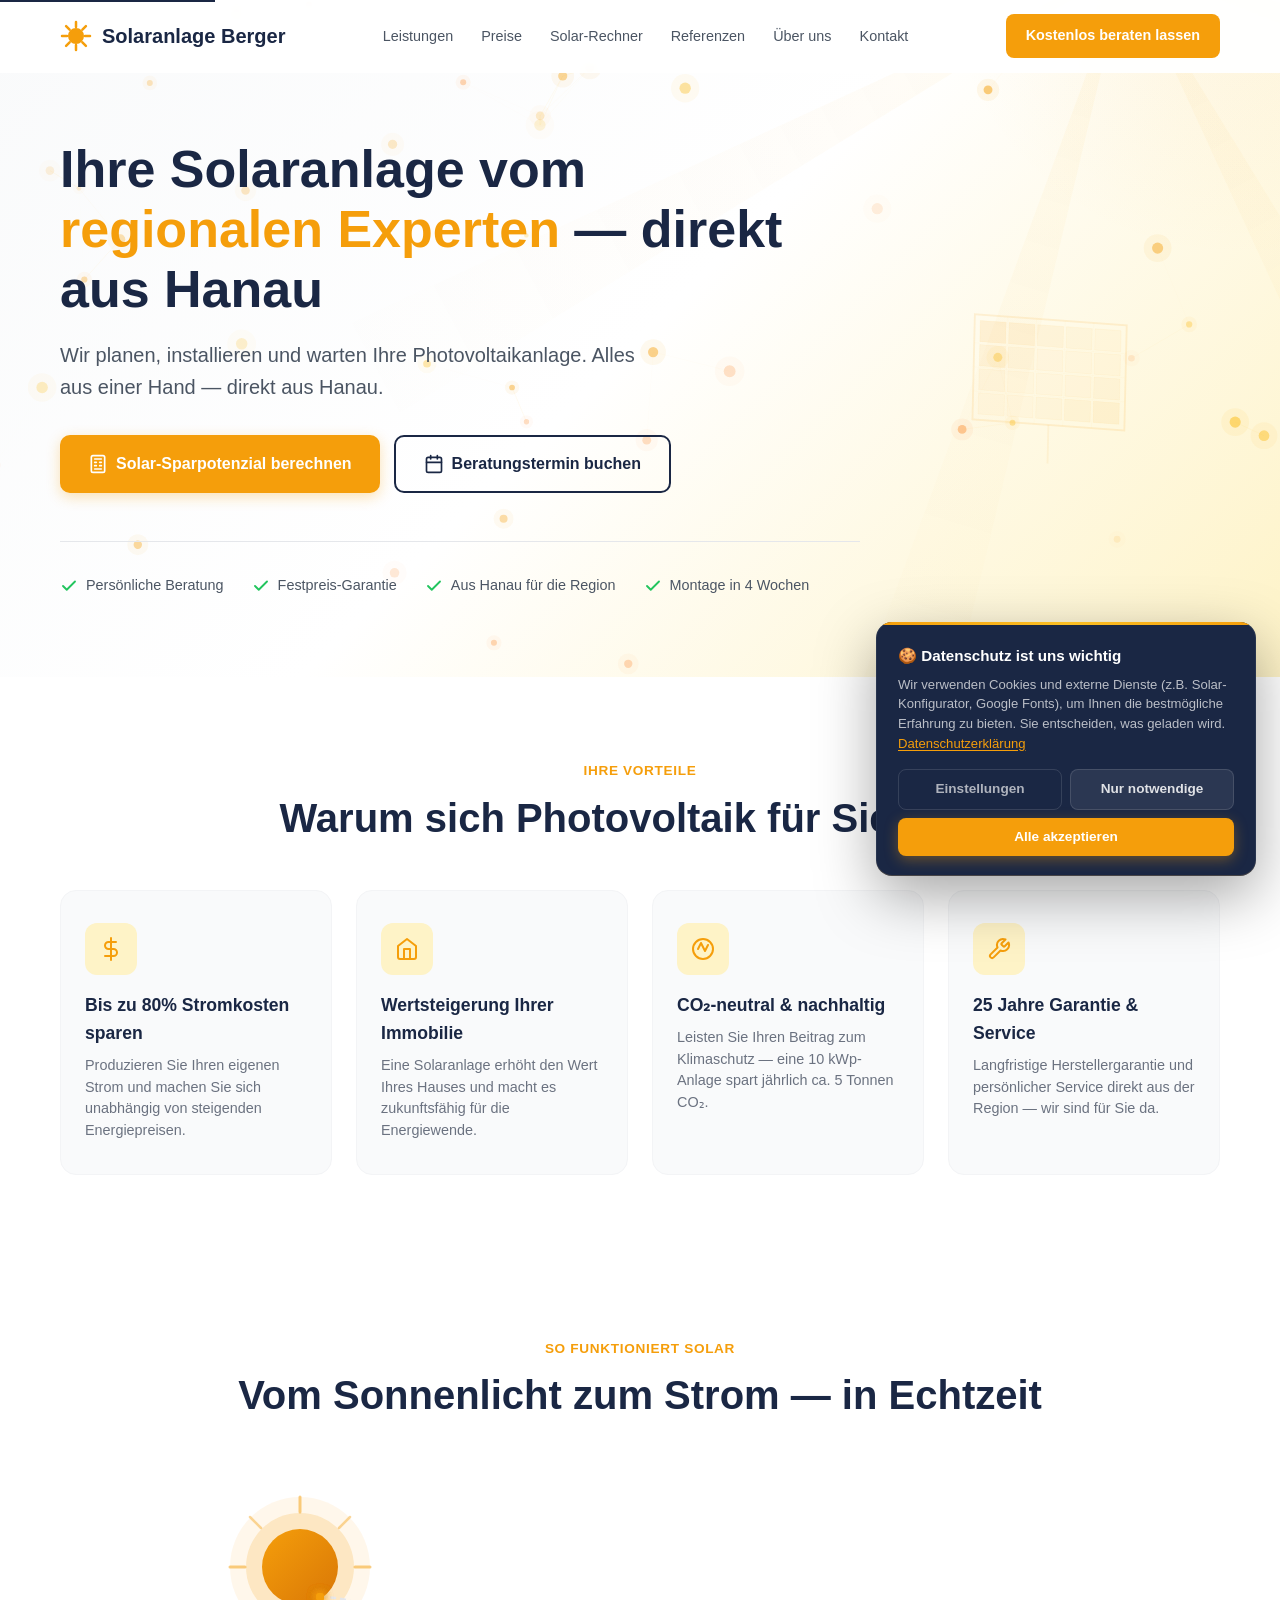
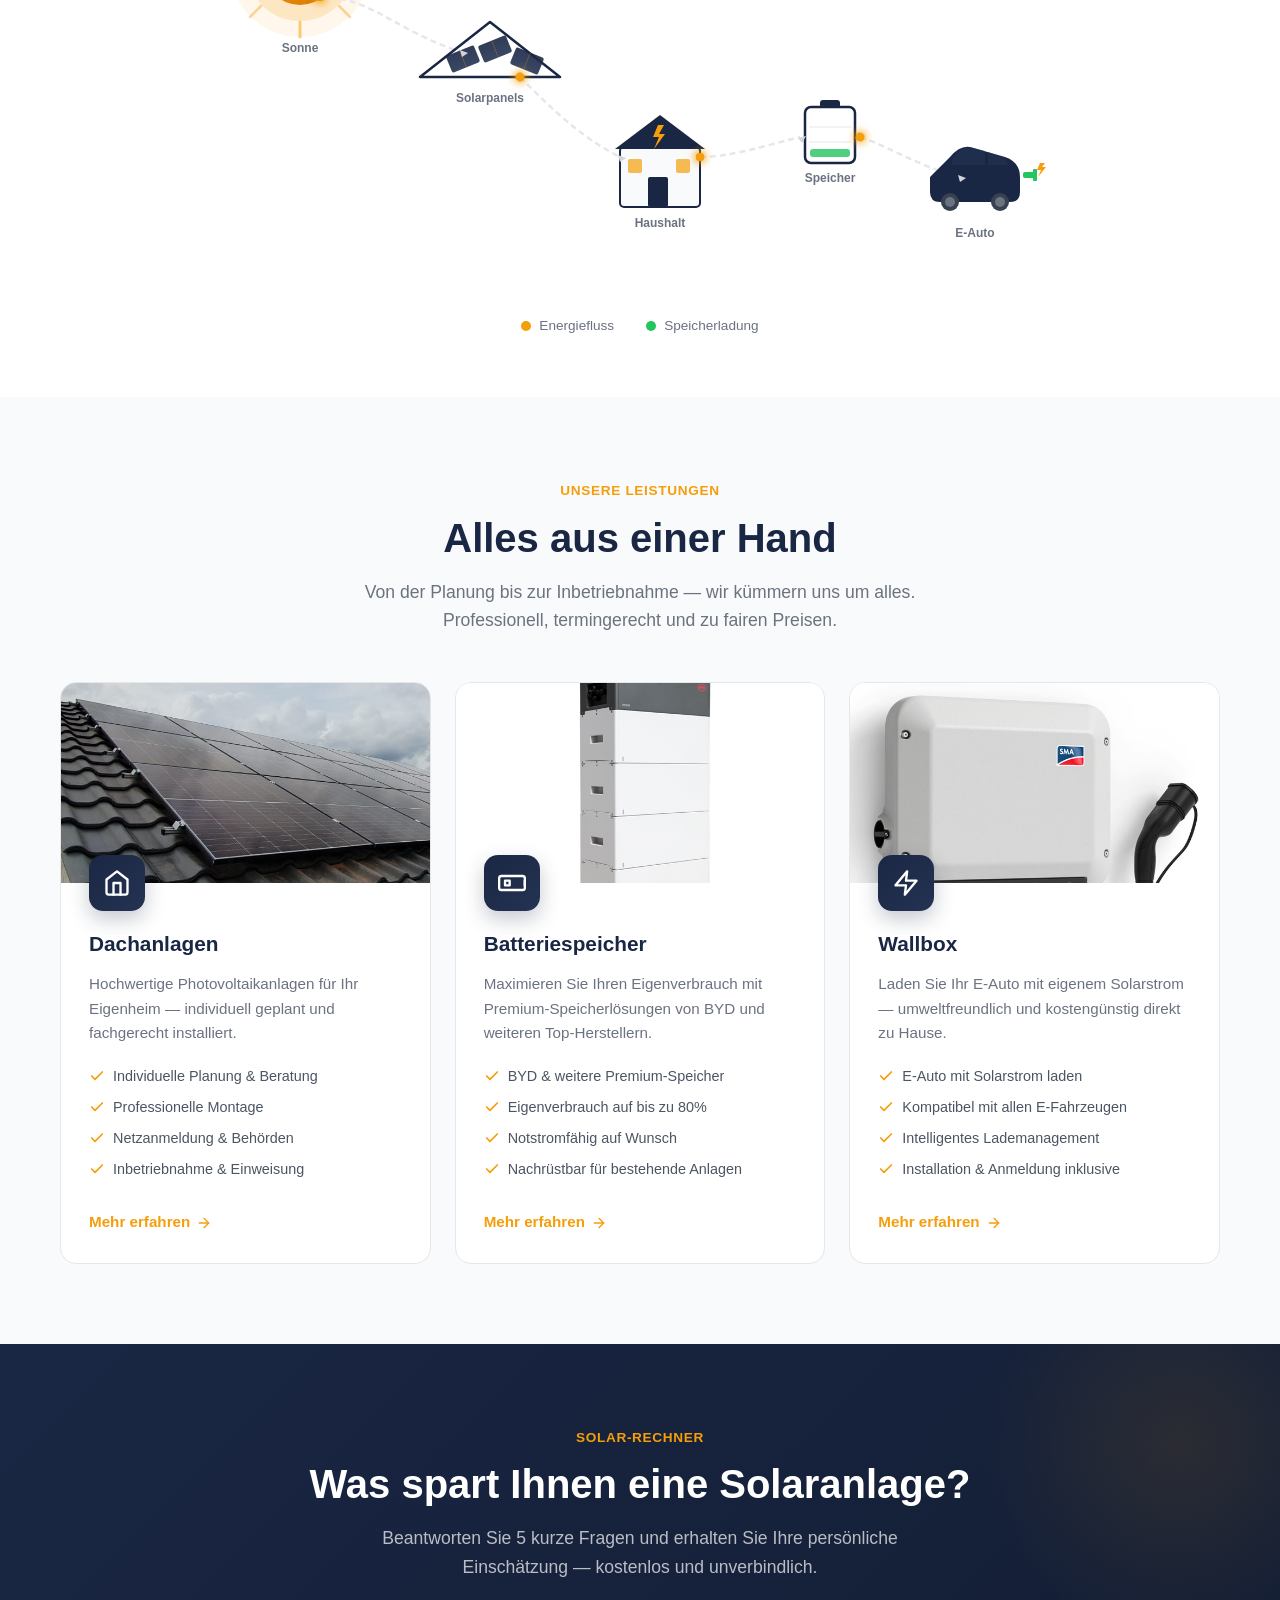
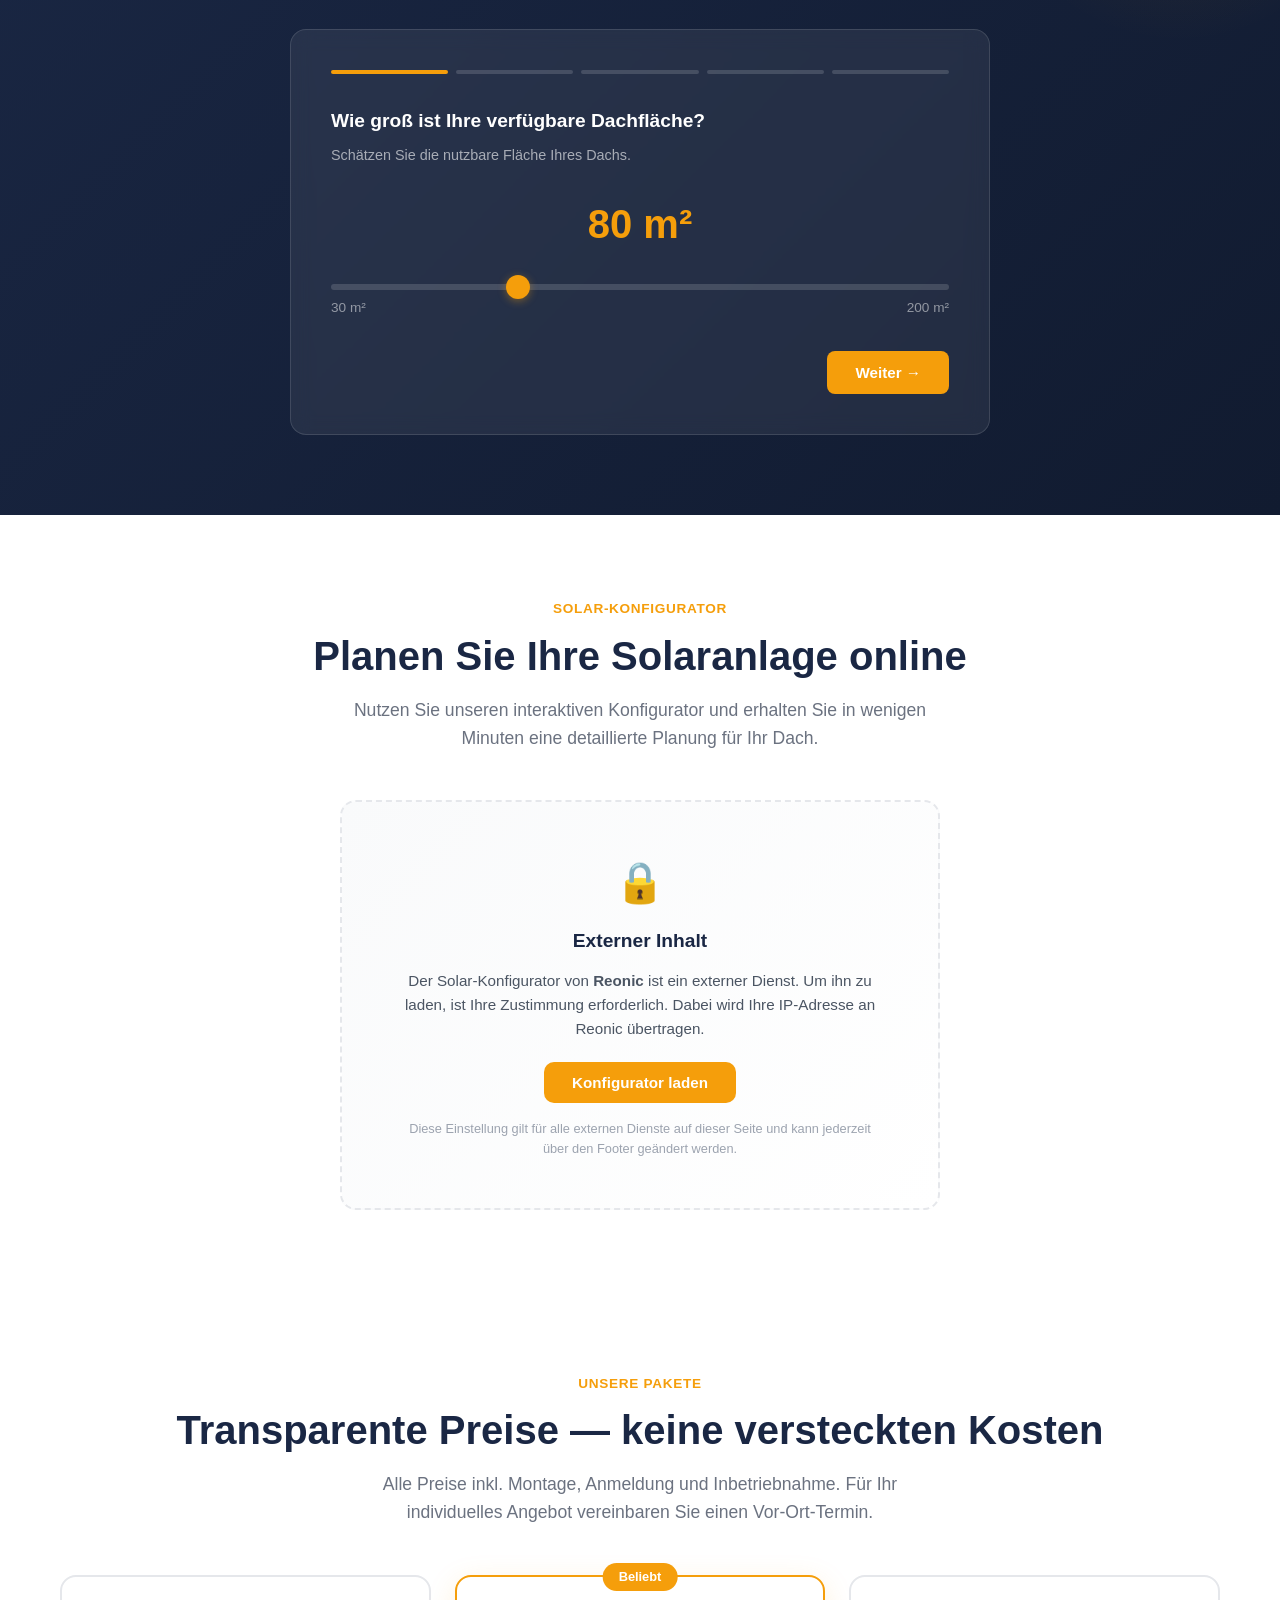
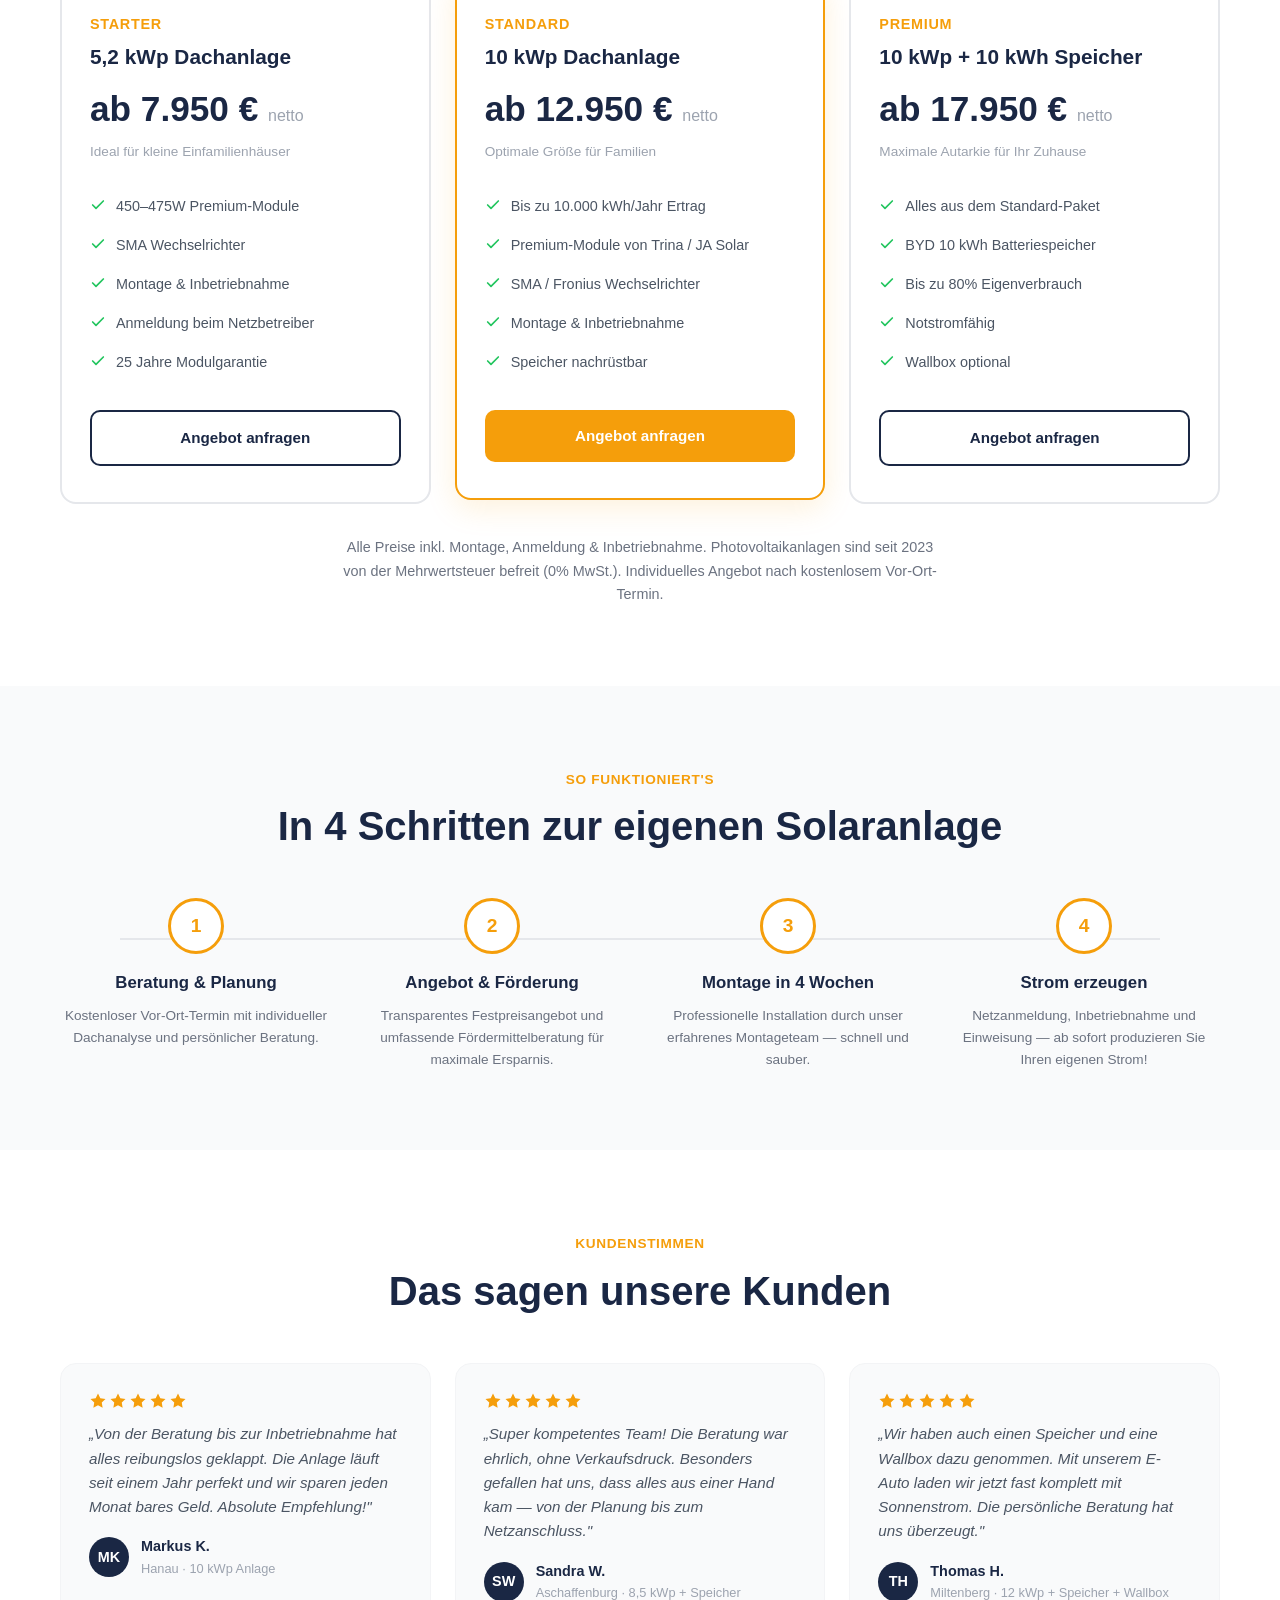
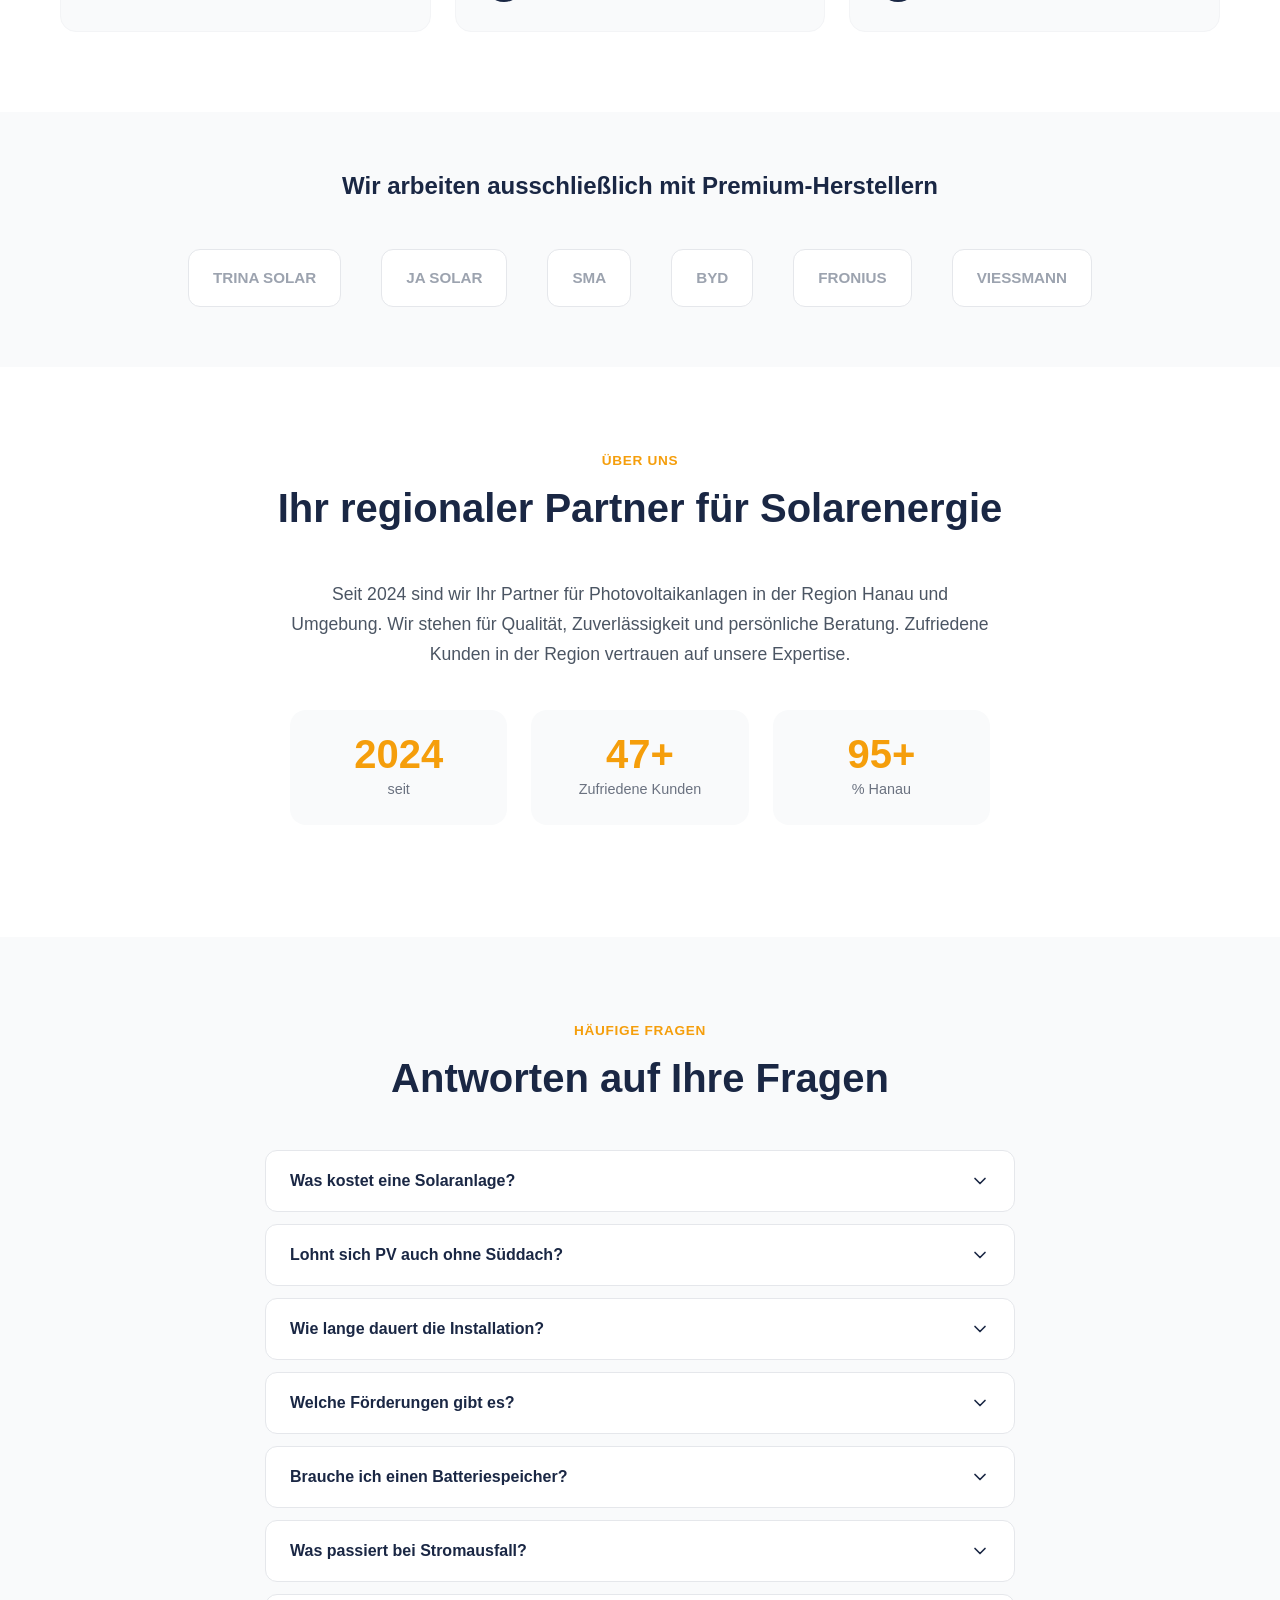
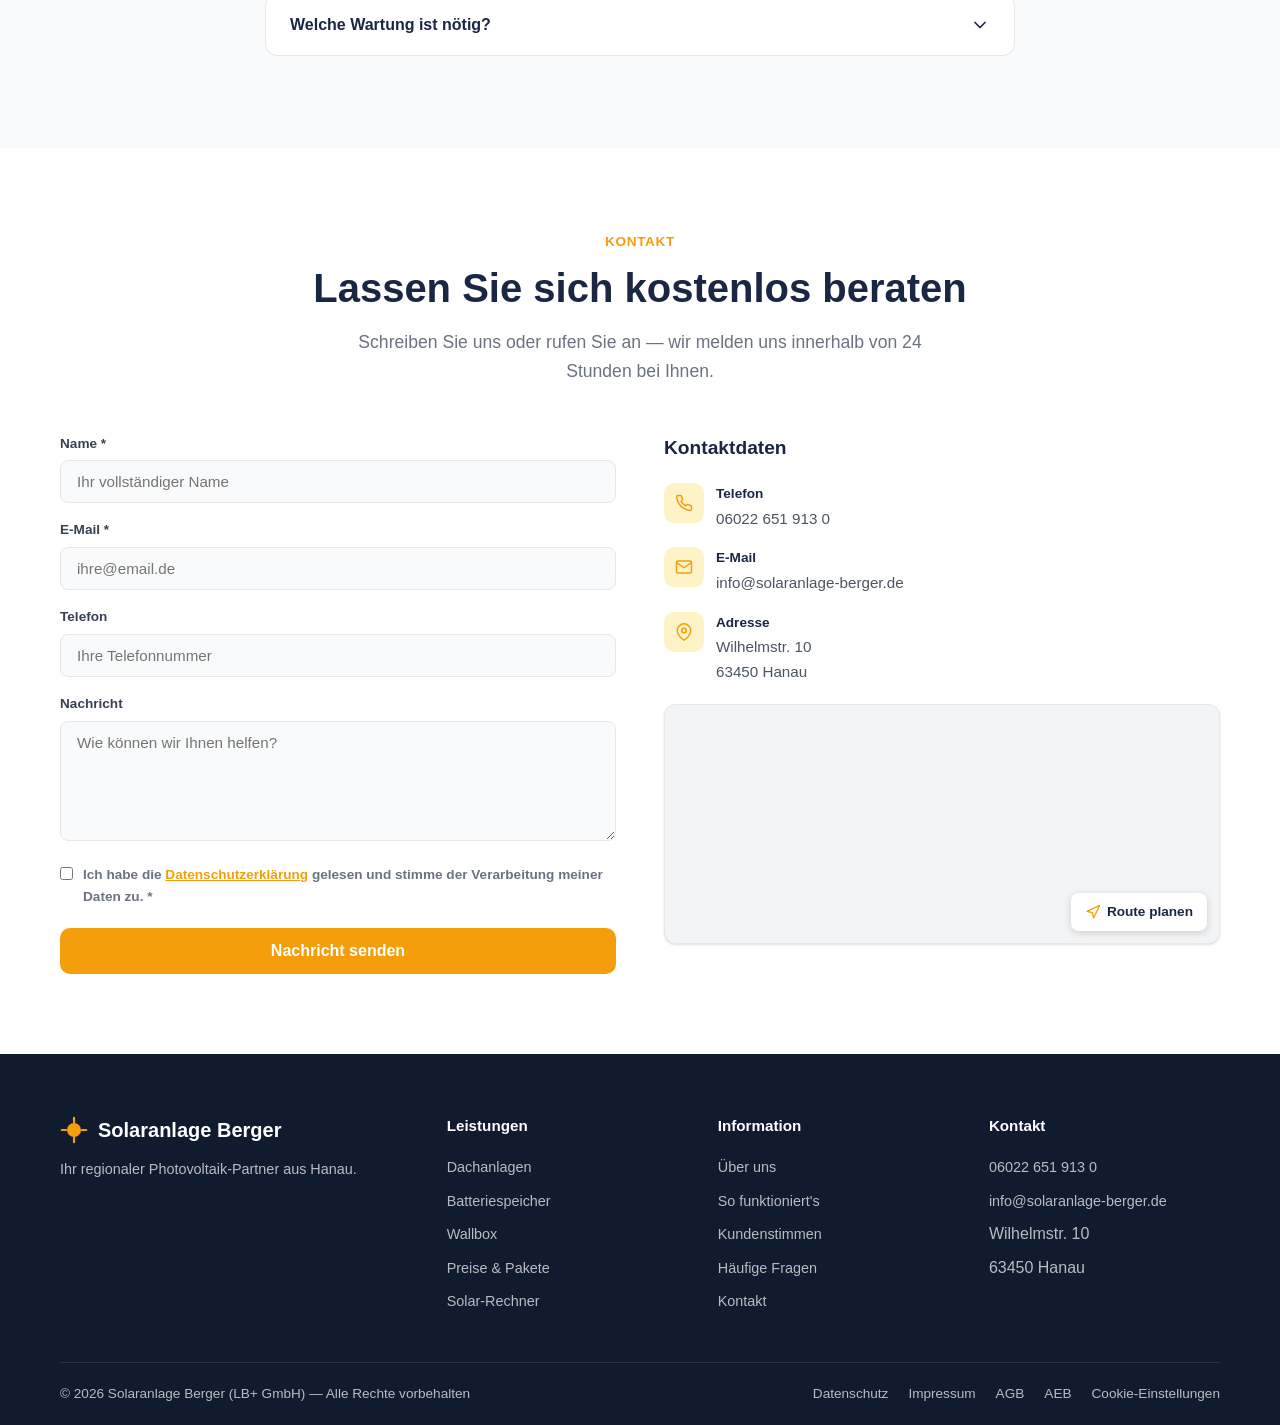
==== commit 3ed6b6ea: "Politur: 404-Seite, OG-Image, Google-Badge entfernt - Google-Bewertungs-Badge (war Fake-Content) ent" ====
--- a/index.html
+++ b/index.html
@@ -15,6 +15,12 @@
   <meta property="og:url" content="https://www.solaranlage-berger.de/">
   <meta property="og:locale" content="de_DE">
   <meta property="og:site_name" content="Solaranlage Berger">
+  <meta property="og:image" content="https://www.solaranlage-berger.de/og-image.jpg">
+  <meta property="og:image:width" content="1200">
+  <meta property="og:image:height" content="630">
+  <meta property="og:image:type" content="image/jpeg">
+  <meta name="twitter:card" content="summary_large_image">
+  <meta name="twitter:image" content="https://www.solaranlage-berger.de/og-image.jpg">
 
   <!-- Fonts werden nach Consent via JS geladen (siehe consent.js) -->
   <link id="google-fonts-link" rel="preconnect" href="https://fonts.googleapis.com" disabled>
@@ -154,7 +160,7 @@
   </script>
 
   <!-- Styles -->
-  <link rel="stylesheet" href="css/styles.css?v=6">
+  <link rel="stylesheet" href="css/styles.css?v=7">
   <link rel="icon" type="image/svg+xml" href="/favicon.svg">
   <link rel="apple-touch-icon" href="/favicon.svg">
 </head>
@@ -937,12 +943,6 @@
             </div>
           </div>
         </div>
-        <div class="google-badge-wrap fade-up">
-          <div class="google-badge">
-            <span class="stars" aria-hidden="true">★★★★★</span>
-            <span>4,9 bei Google (85+ Bewertungen)</span>
-          </div>
-        </div>
       </div>
     </section>
 
@@ -1285,8 +1285,8 @@
   </div>
 
   <!-- JavaScript -->
-  <script src="js/hero-animation.js?v=6" defer></script>
-  <script src="js/main.js?v=6" defer></script>
-  <script src="js/consent.js?v=6" defer></script>
+  <script src="js/hero-animation.js?v=7" defer></script>
+  <script src="js/main.js?v=7" defer></script>
+  <script src="js/consent.js?v=7" defer></script>
 </body>
 </html>
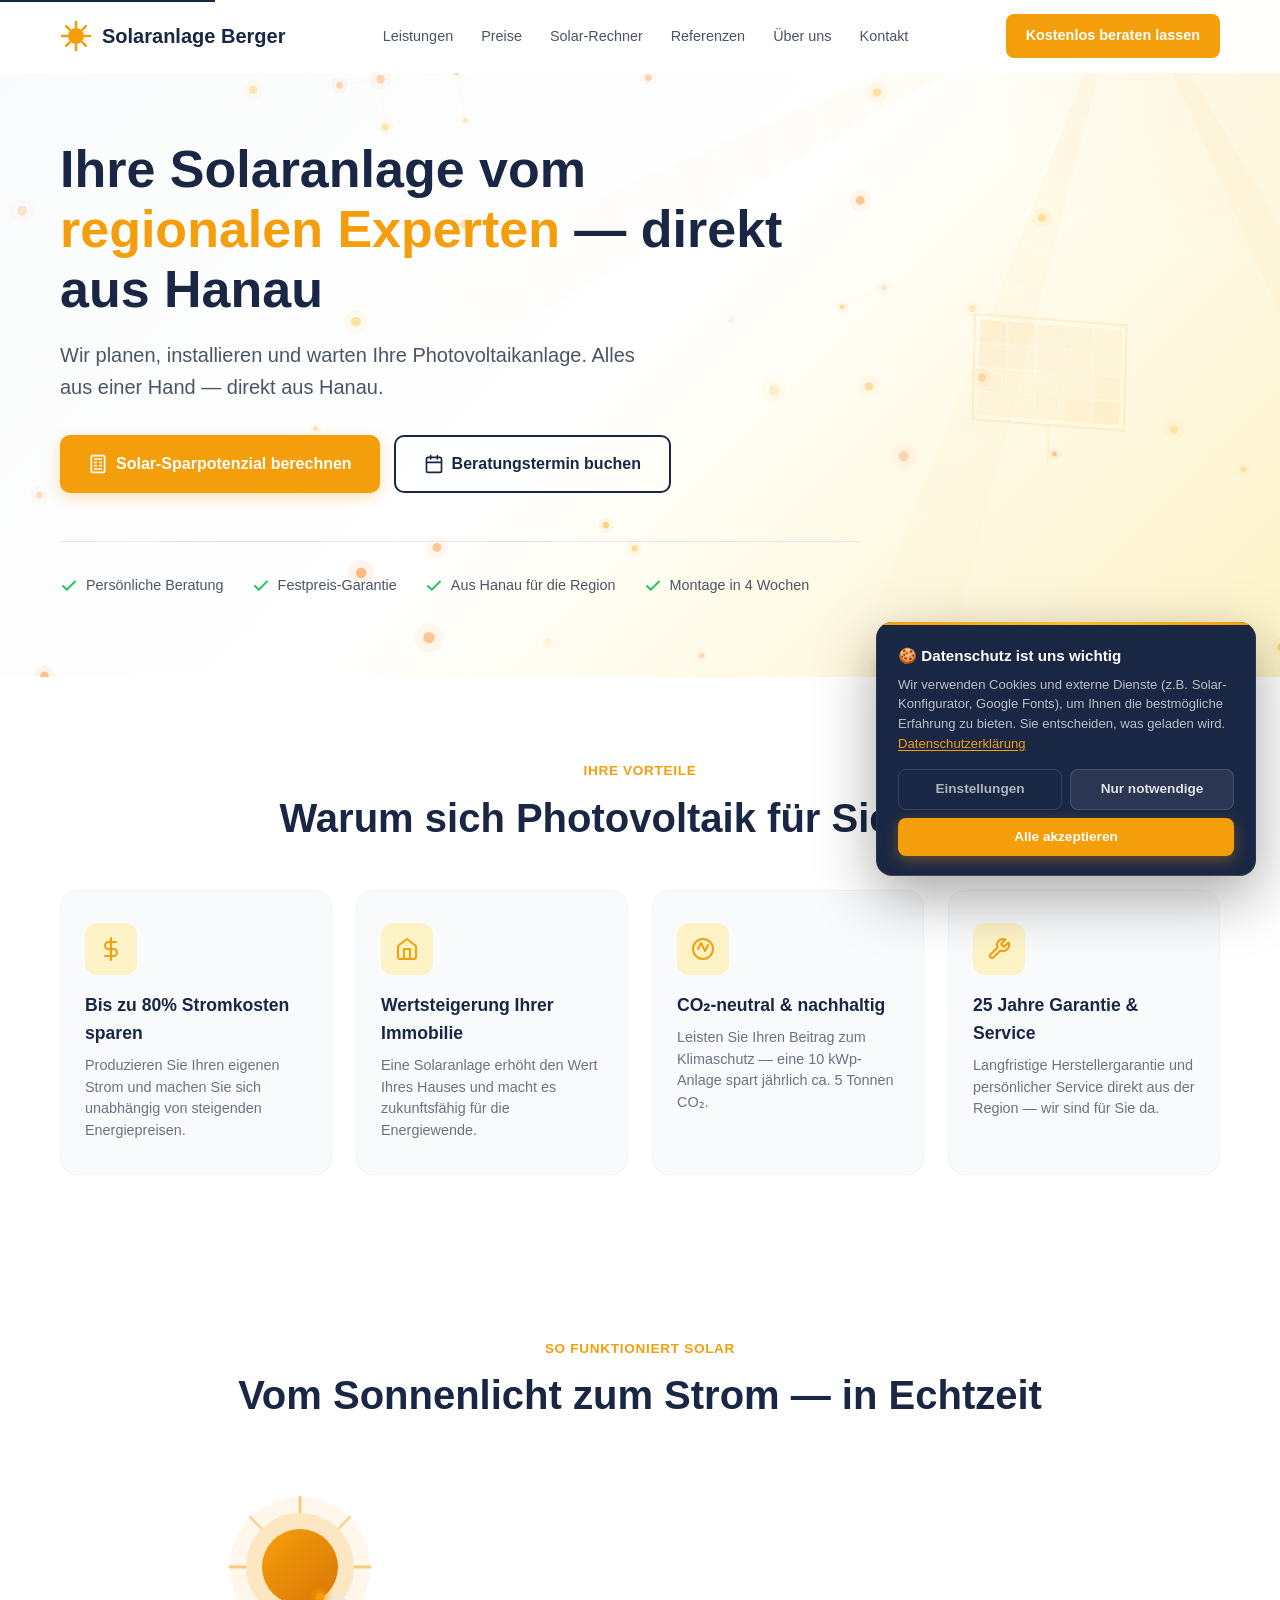
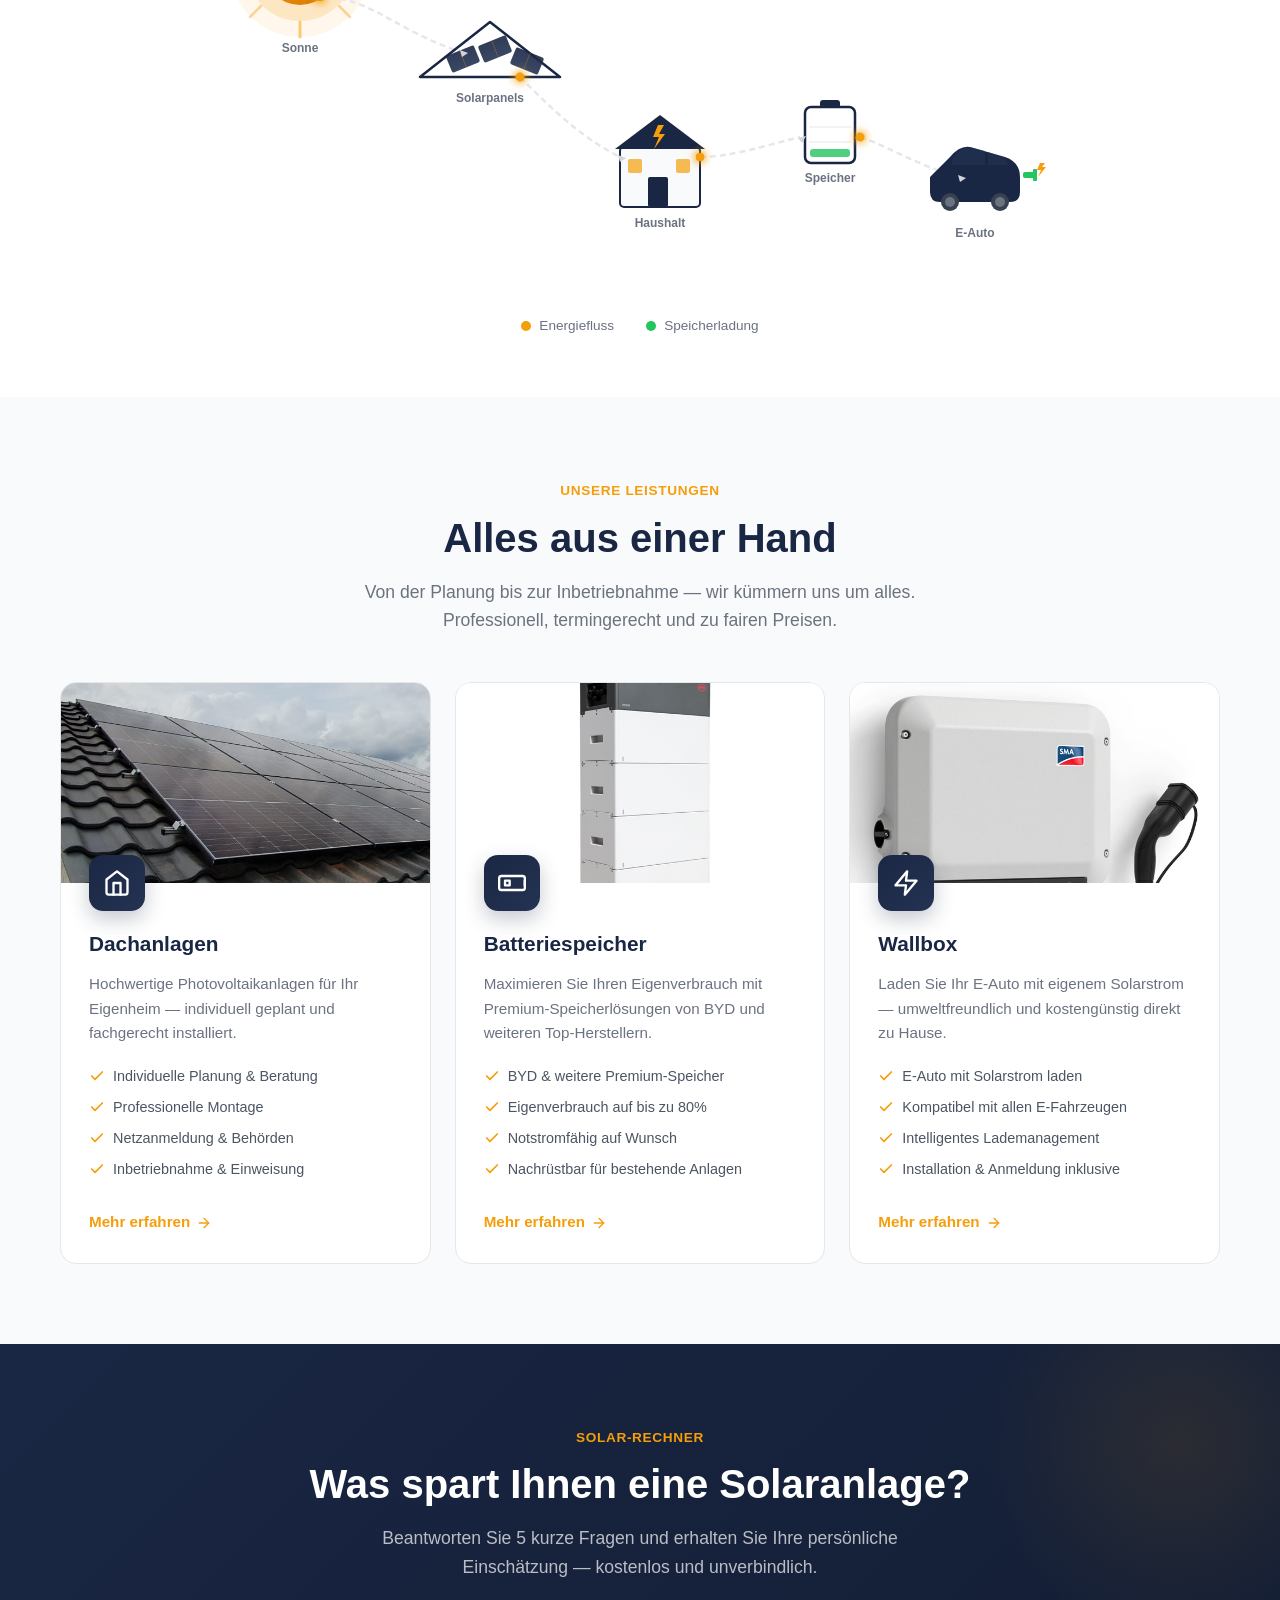
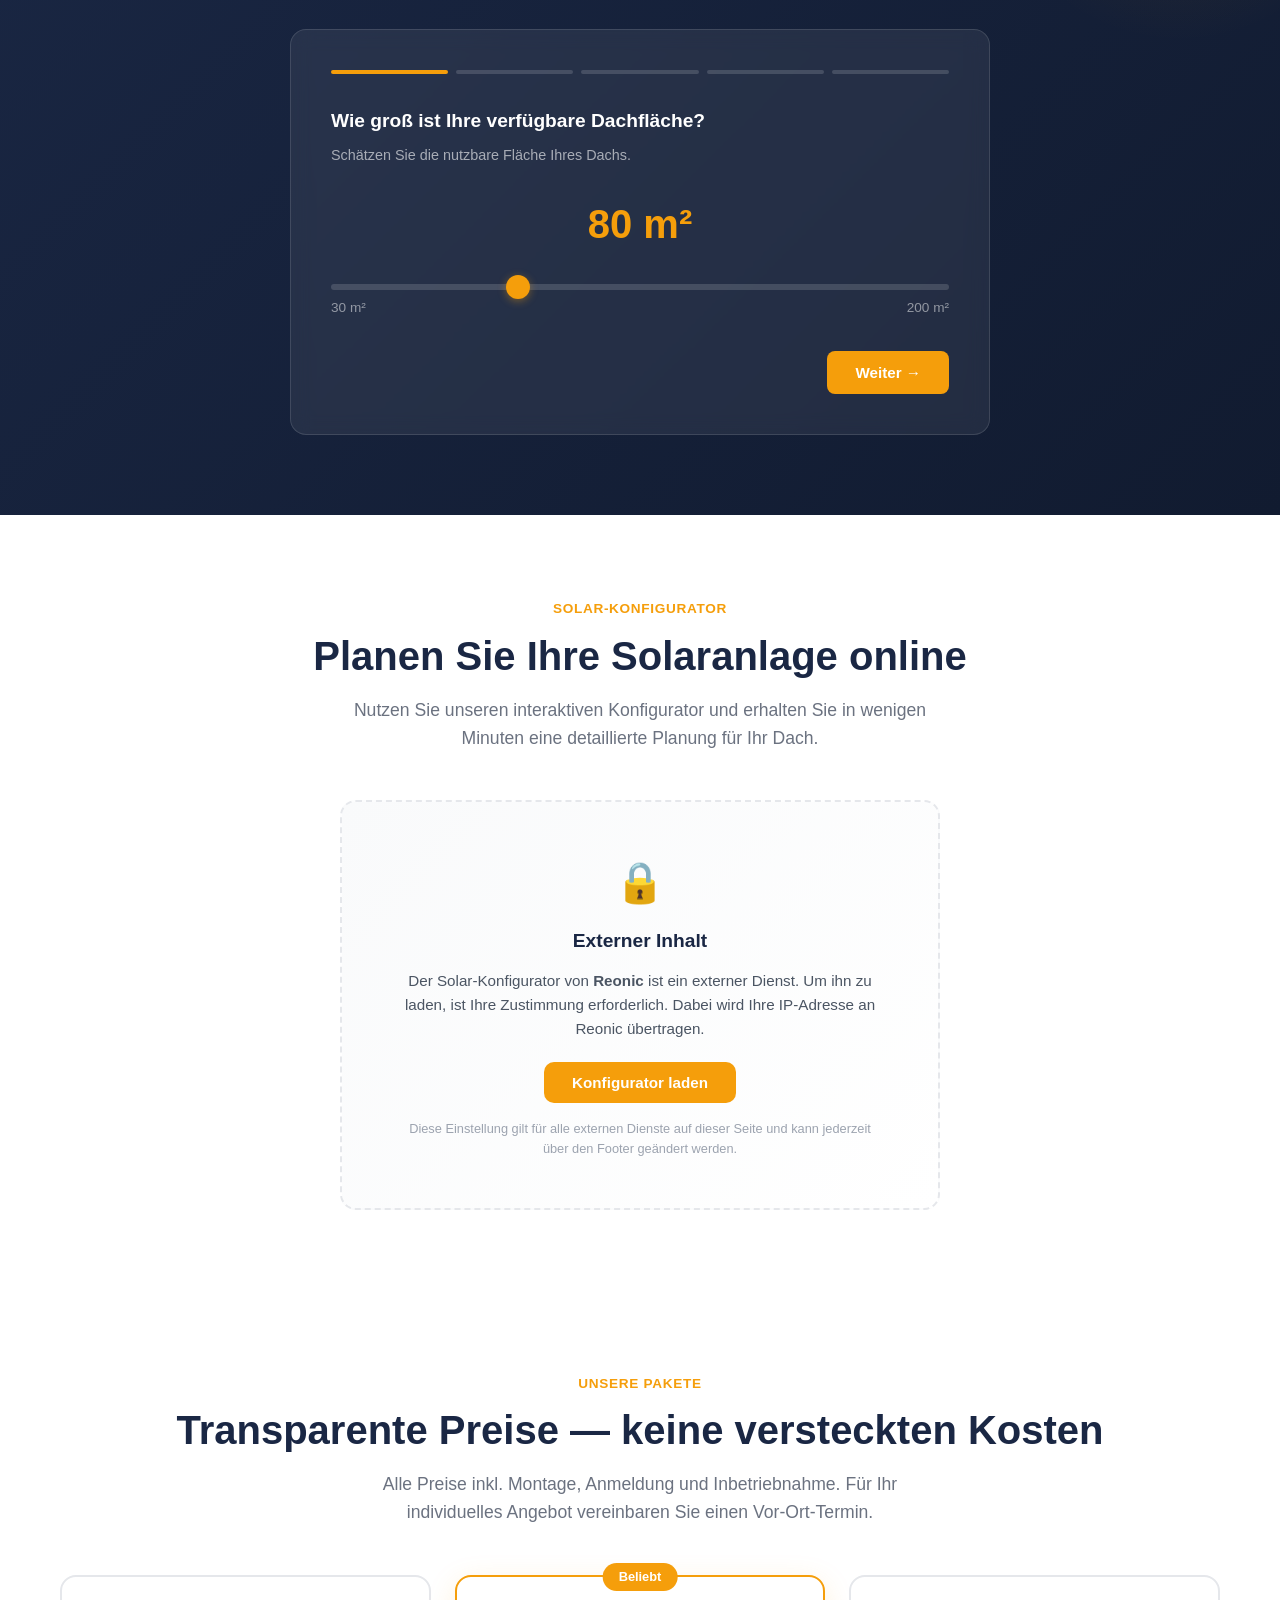
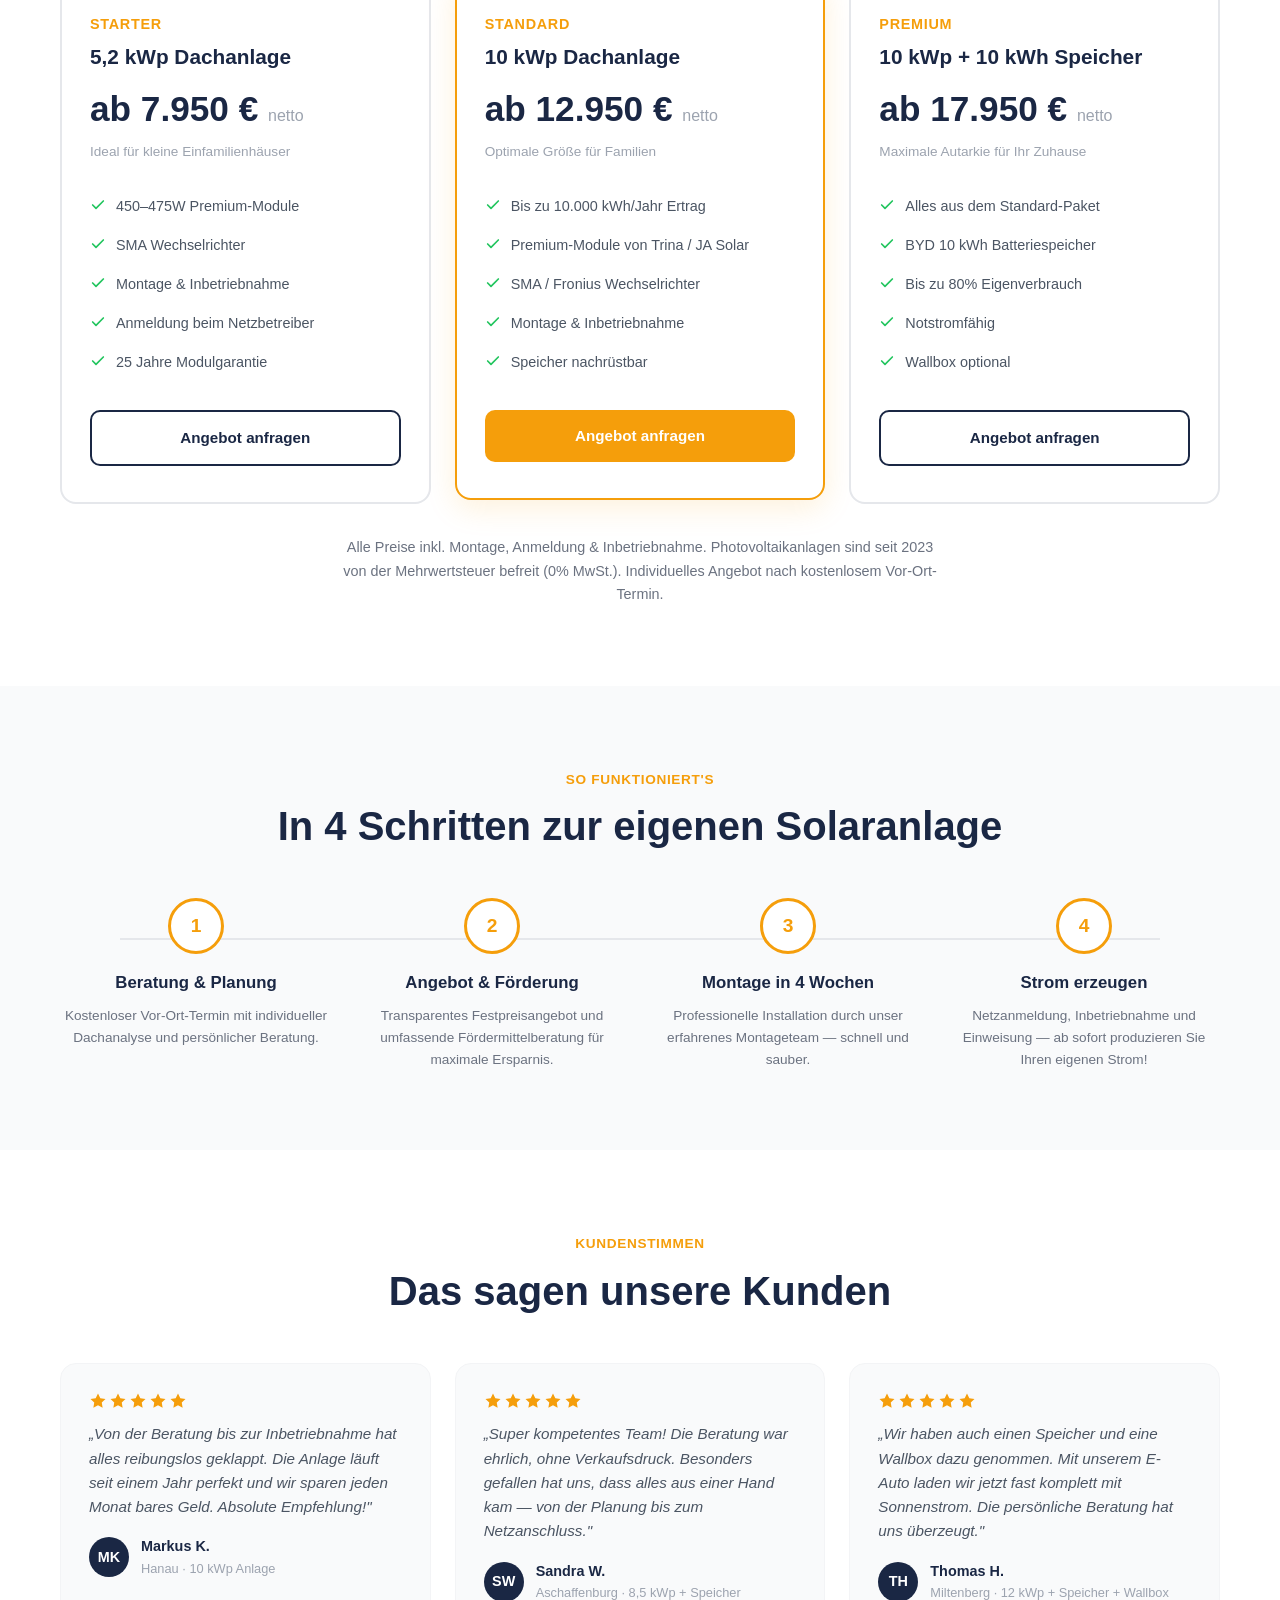
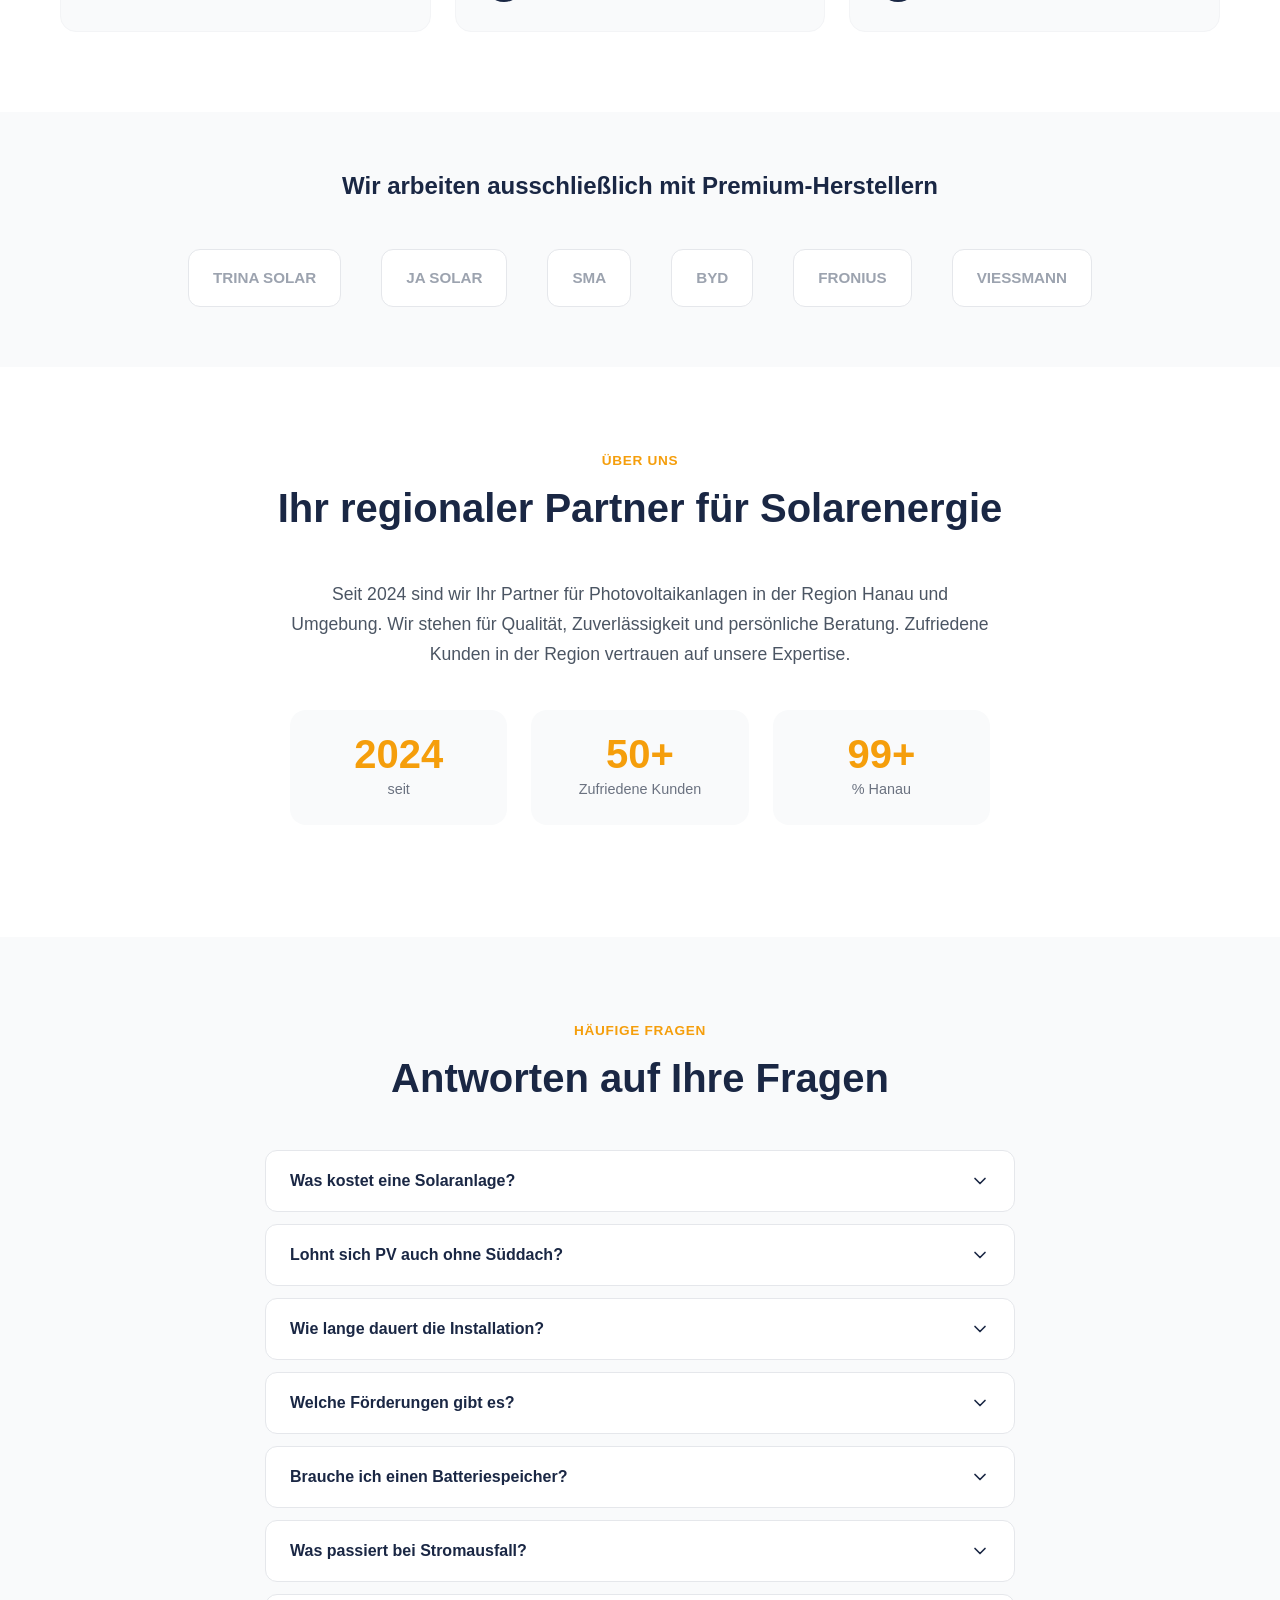
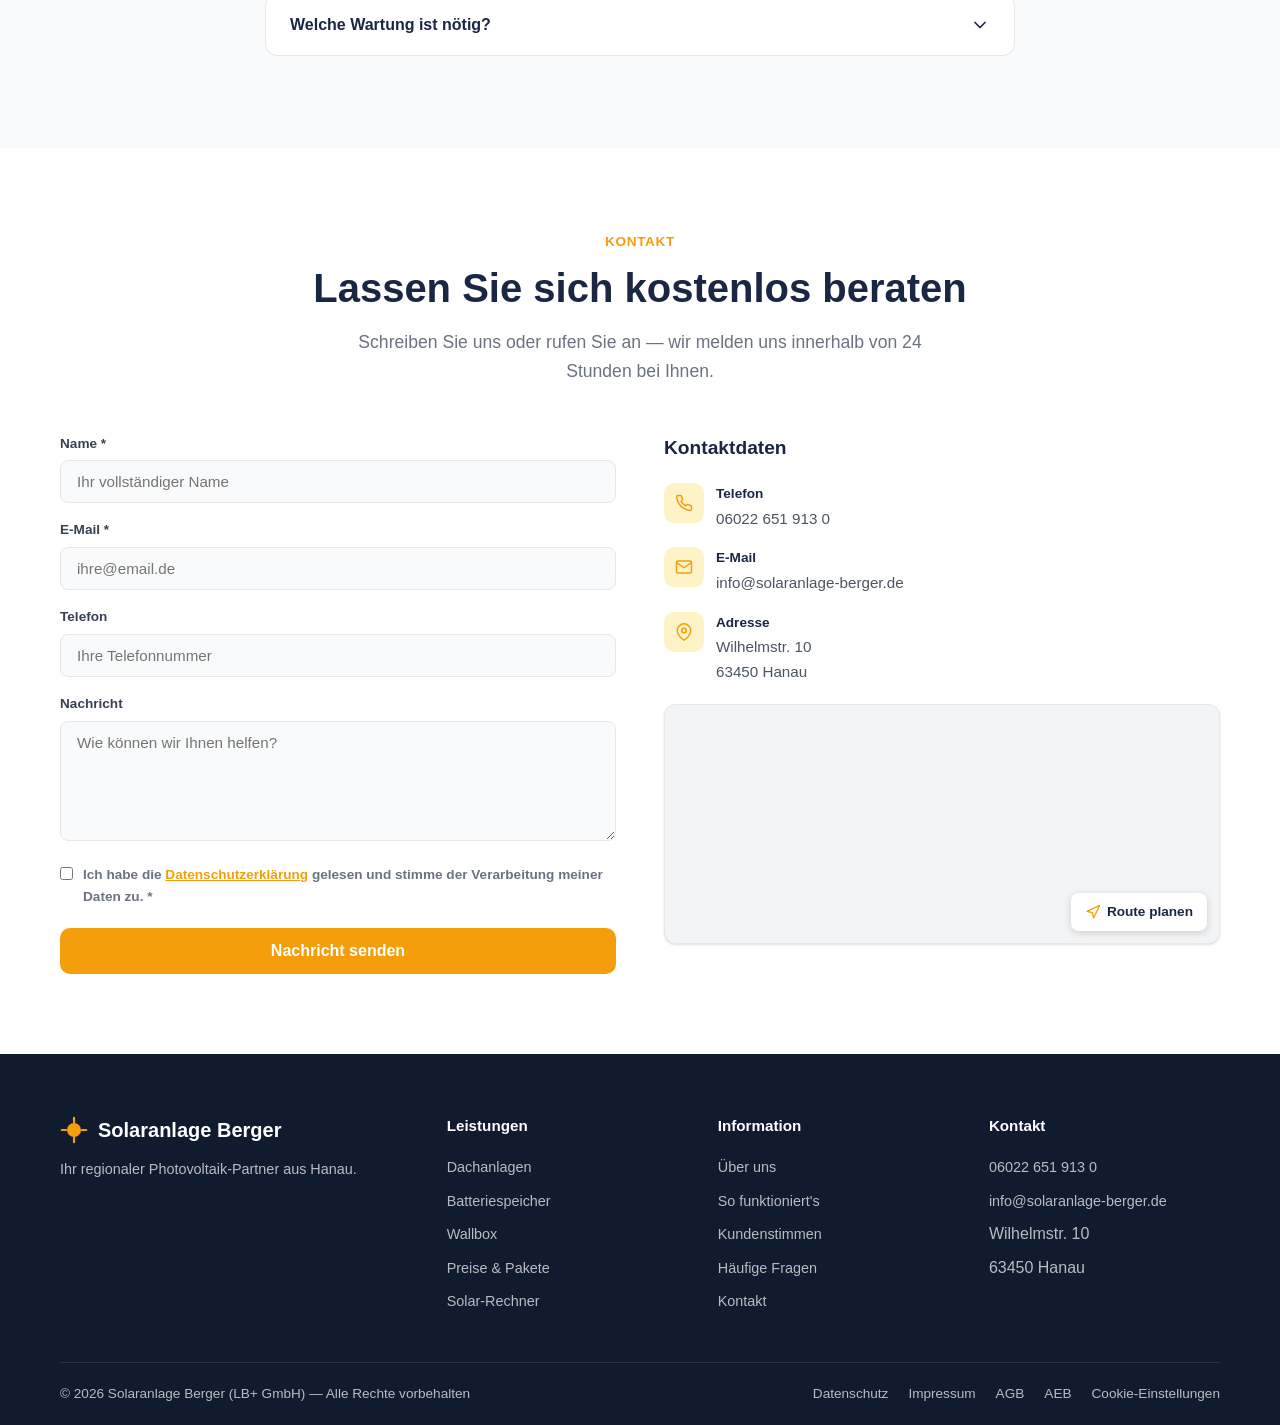
==== commit 117a1607: "Sitemap, robots.txt & Schema.org auf finale Domain umgestellt - sitemap.xml: alle URLs auf https://w" ====
--- a/index.html
+++ b/index.html
@@ -5,7 +5,7 @@
   <meta name="viewport" content="width=device-width, initial-scale=1.0">
   <title>Solaranlage Berger — Photovoltaik aus Hanau | LB+ GmbH</title>
   <meta name="description" content="Solaranlage Berger — Ihr Photovoltaik-Spezialist in der Region Hanau. Dachanlagen, Batteriespeicher & Wallbox. Moderne PV-Anlagen, persönliche Beratung. Jetzt beraten lassen!">
-  <meta name="keywords" content="Solaranlage Hanau, Photovoltaik Unterfranken, PV-Anlage Aschaffenburg, Miltenberg Solar, Batteriespeicher, Wallbox, Solarinstallateur Bayern">
+  <meta name="keywords" content="Solaranlage Hanau, Photovoltaik Hanau, PV-Anlage Hanau, Photovoltaik Main-Kinzig-Kreis, Solar Frankfurt, Solar Aschaffenburg, Batteriespeicher Hanau, Wallbox Hanau, Solarinstallateur Hessen, Photovoltaik Rhein-Main">
   <link rel="canonical" href="https://www.solaranlage-berger.de/">
 
   <!-- Open Graph -->
@@ -30,9 +30,15 @@
   {
     "@context": "https://schema.org",
     "@type": "LocalBusiness",
-    "name": "Solaranlage Berger (LB+ GmbH)",
+    "@id": "https://www.solaranlage-berger.de/#business",
+    "name": "Solaranlage Berger",
+    "legalName": "LB+ GmbH",
+    "alternateName": "Solaranlage Berger (LB+ GmbH)",
     "description": "Ihr Photovoltaik-Spezialist — Dachanlagen, Batteriespeicher und Wallbox aus einer Hand.",
     "url": "https://www.solaranlage-berger.de",
+    "logo": "https://www.solaranlage-berger.de/favicon.svg",
+    "image": "https://www.solaranlage-berger.de/og-image.jpg",
+    "foundingDate": "2024",
     "telephone": "+4960226519130",
     "email": "info@solaranlage-berger.de",
     "address": {
@@ -40,16 +46,24 @@
       "streetAddress": "Wilhelmstr. 10",
       "addressLocality": "Hanau",
       "postalCode": "63450",
-      "addressRegion": "Bayern",
+      "addressRegion": "Hessen",
       "addressCountry": "DE"
     },
     "geo": {
       "@type": "GeoCoordinates",
-      "latitude": 50.1268,
-      "longitude": 8.9169
+      "latitude": 50.1402,
+      "longitude": 8.9223
     },
-    "areaServed": ["Unterfranken", "Aschaffenburg", "Miltenberg", "Bayerischer Untermain"],
-    "priceRange": "€€"
+    "areaServed": [
+      { "@type": "City", "name": "Hanau" },
+      { "@type": "City", "name": "Aschaffenburg" },
+      { "@type": "City", "name": "Frankfurt am Main" },
+      { "@type": "City", "name": "Offenbach" },
+      { "@type": "AdministrativeArea", "name": "Main-Kinzig-Kreis" },
+      { "@type": "AdministrativeArea", "name": "Rhein-Main-Gebiet" }
+    ],
+    "priceRange": "€€",
+    "sameAs": []
   }
   </script>
 
@@ -160,7 +174,7 @@
   </script>
 
   <!-- Styles -->
-  <link rel="stylesheet" href="css/styles.css?v=7">
+  <link rel="stylesheet" href="css/styles.css?v=8">
   <link rel="icon" type="image/svg+xml" href="/favicon.svg">
   <link rel="apple-touch-icon" href="/favicon.svg">
 </head>
@@ -1285,8 +1299,8 @@
   </div>
 
   <!-- JavaScript -->
-  <script src="js/hero-animation.js?v=7" defer></script>
-  <script src="js/main.js?v=7" defer></script>
-  <script src="js/consent.js?v=7" defer></script>
+  <script src="js/hero-animation.js?v=8" defer></script>
+  <script src="js/main.js?v=8" defer></script>
+  <script src="js/consent.js?v=8" defer></script>
 </body>
 </html>
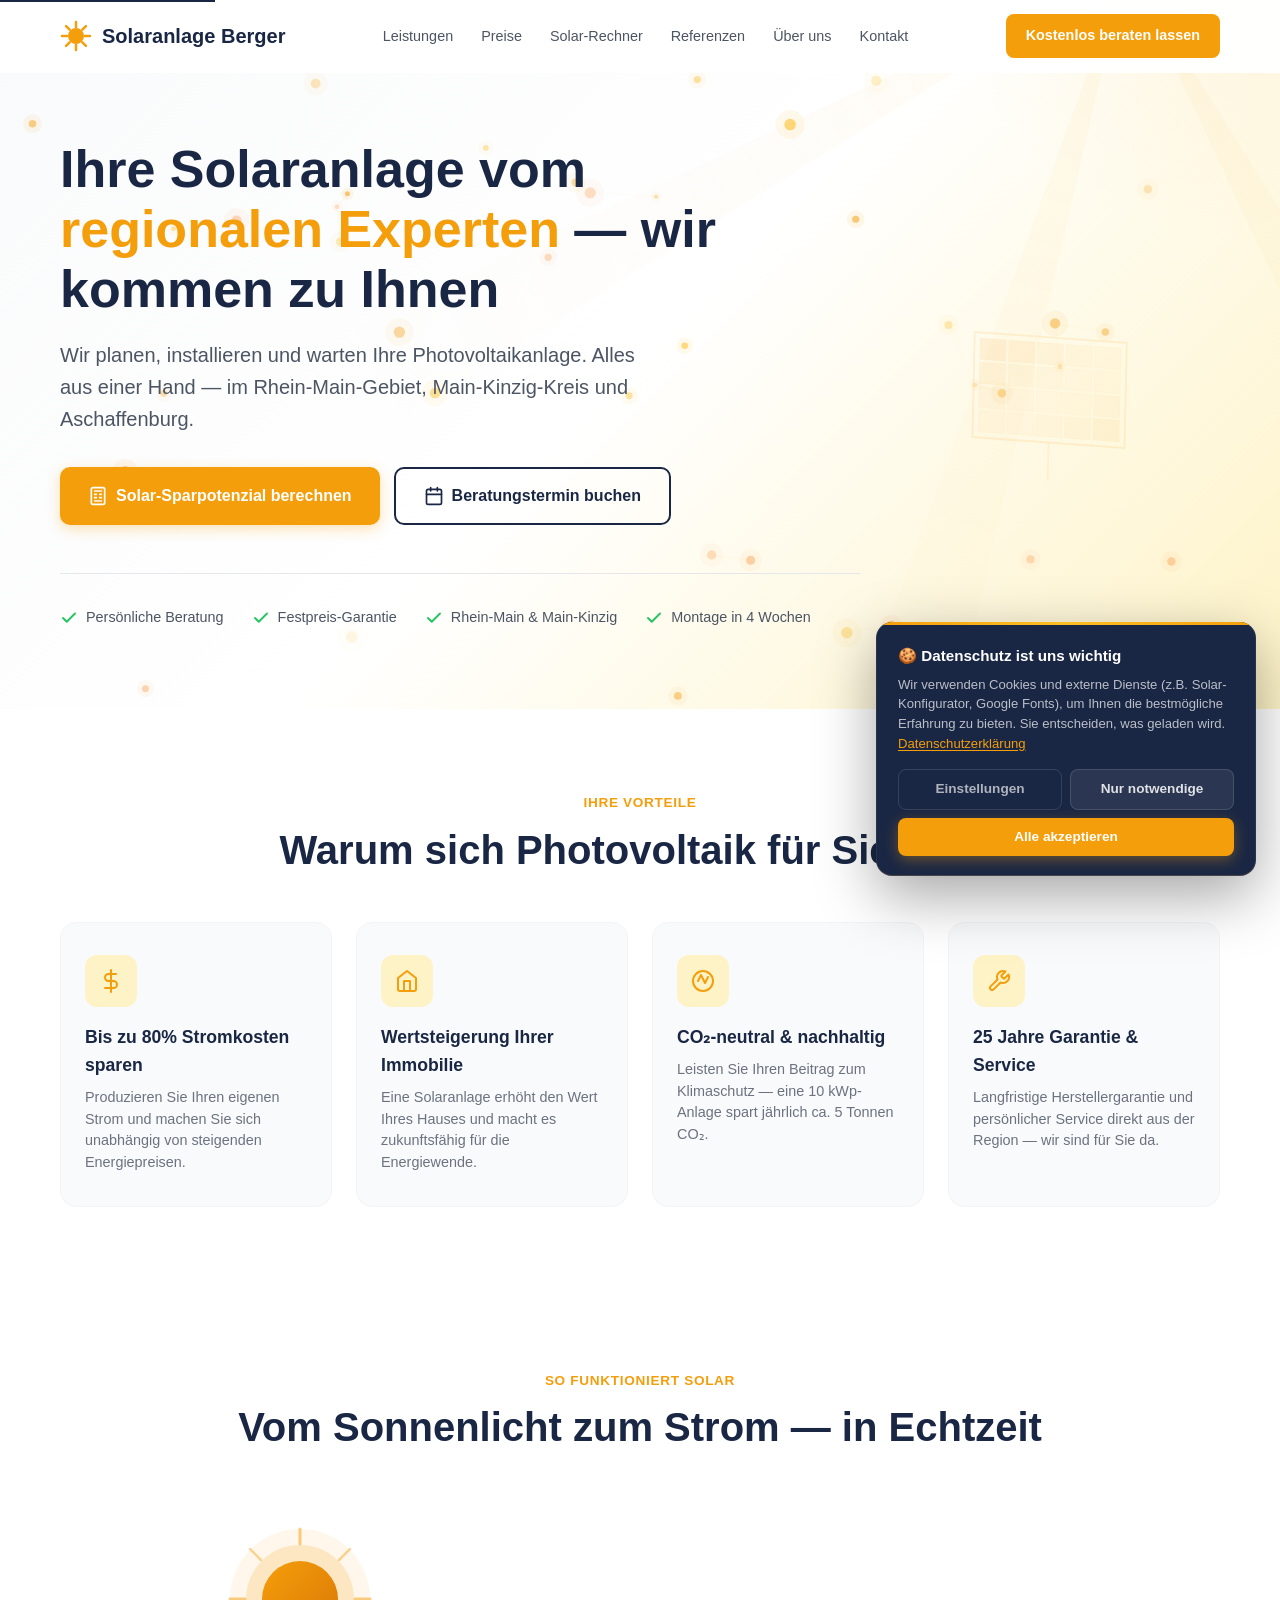
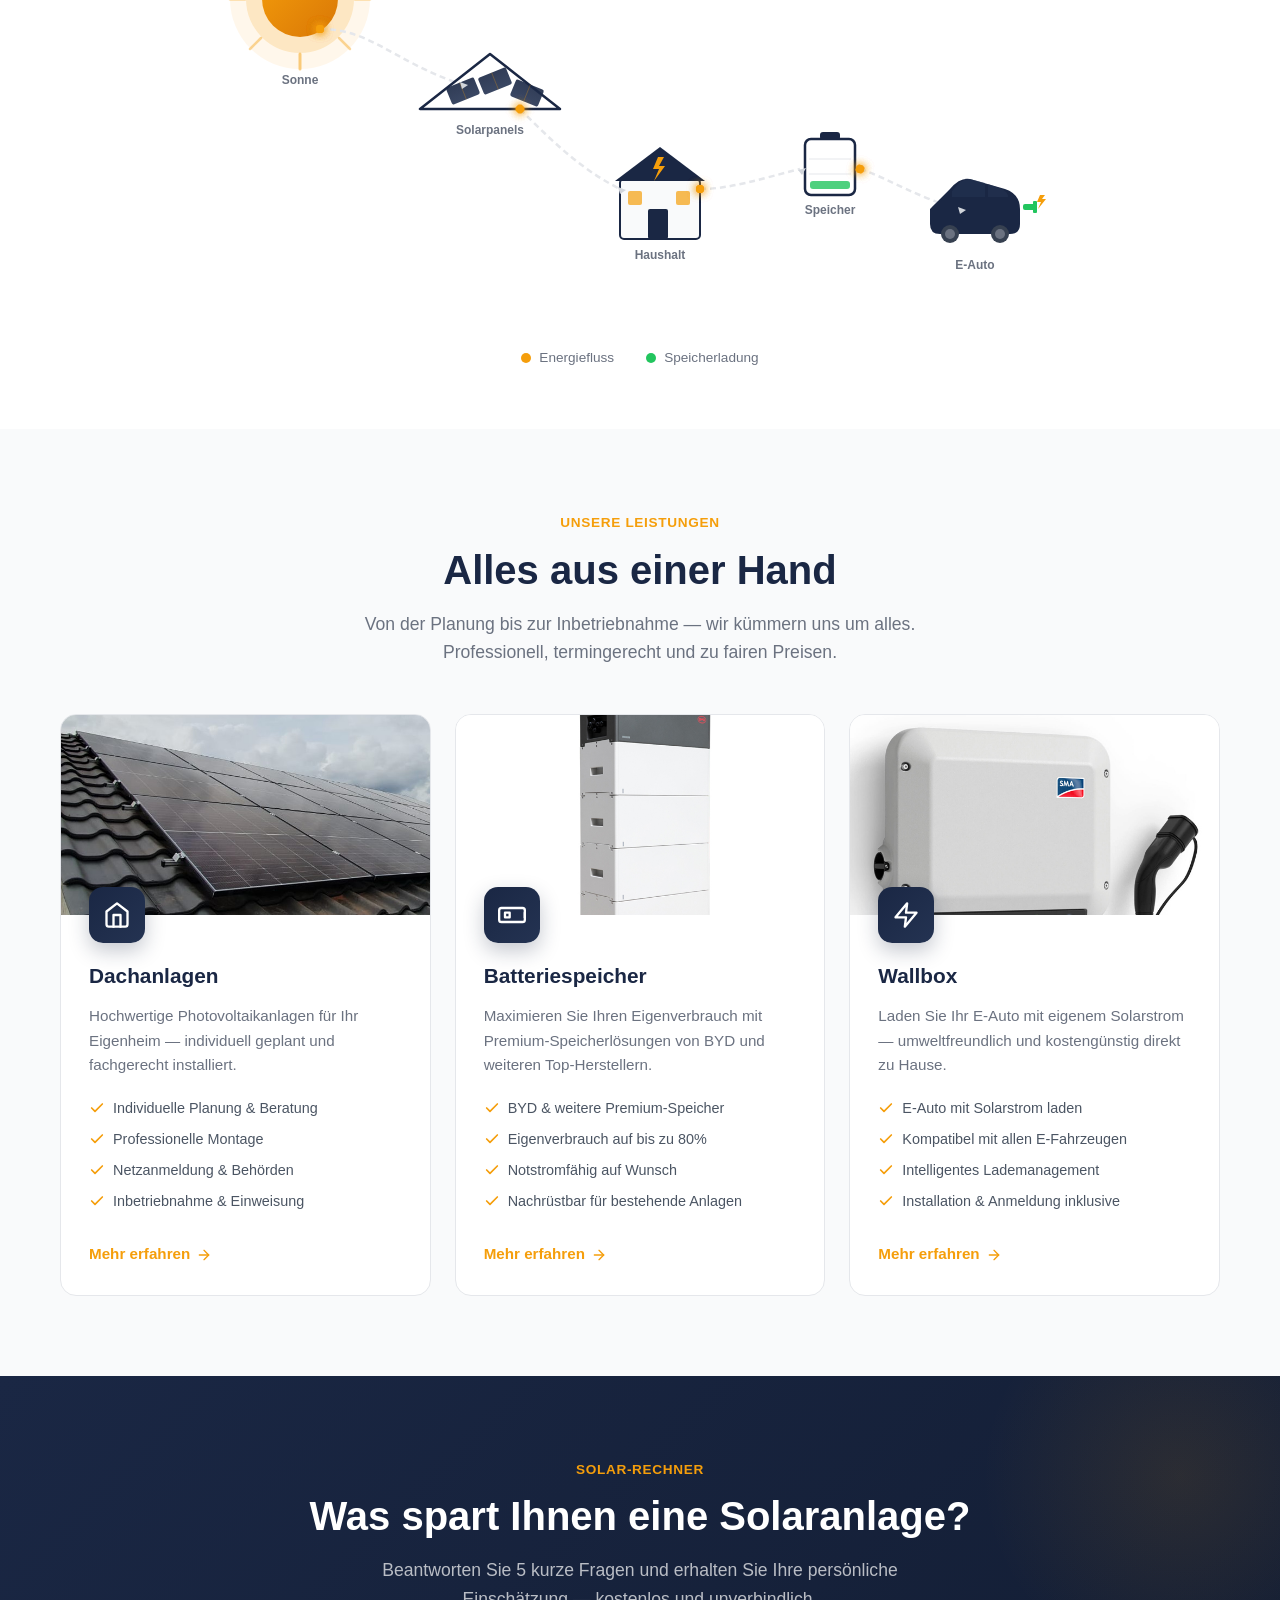
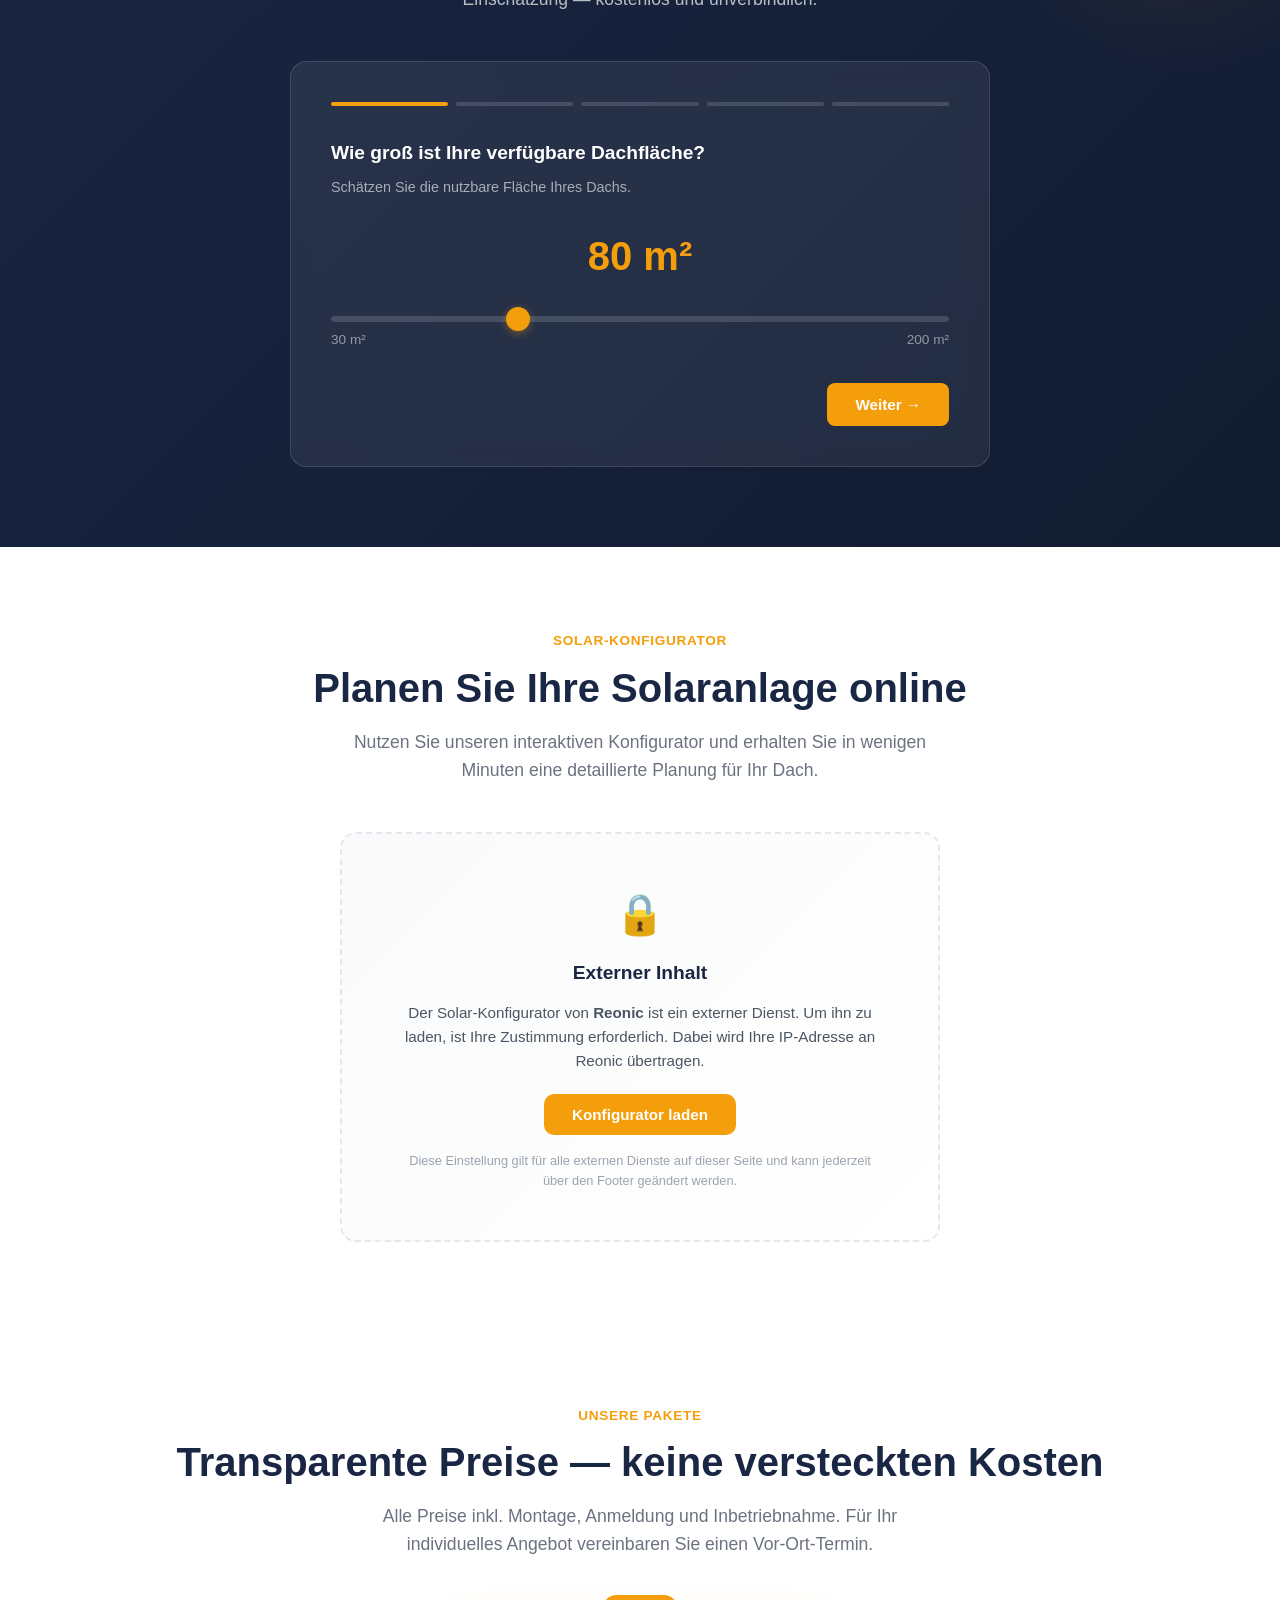
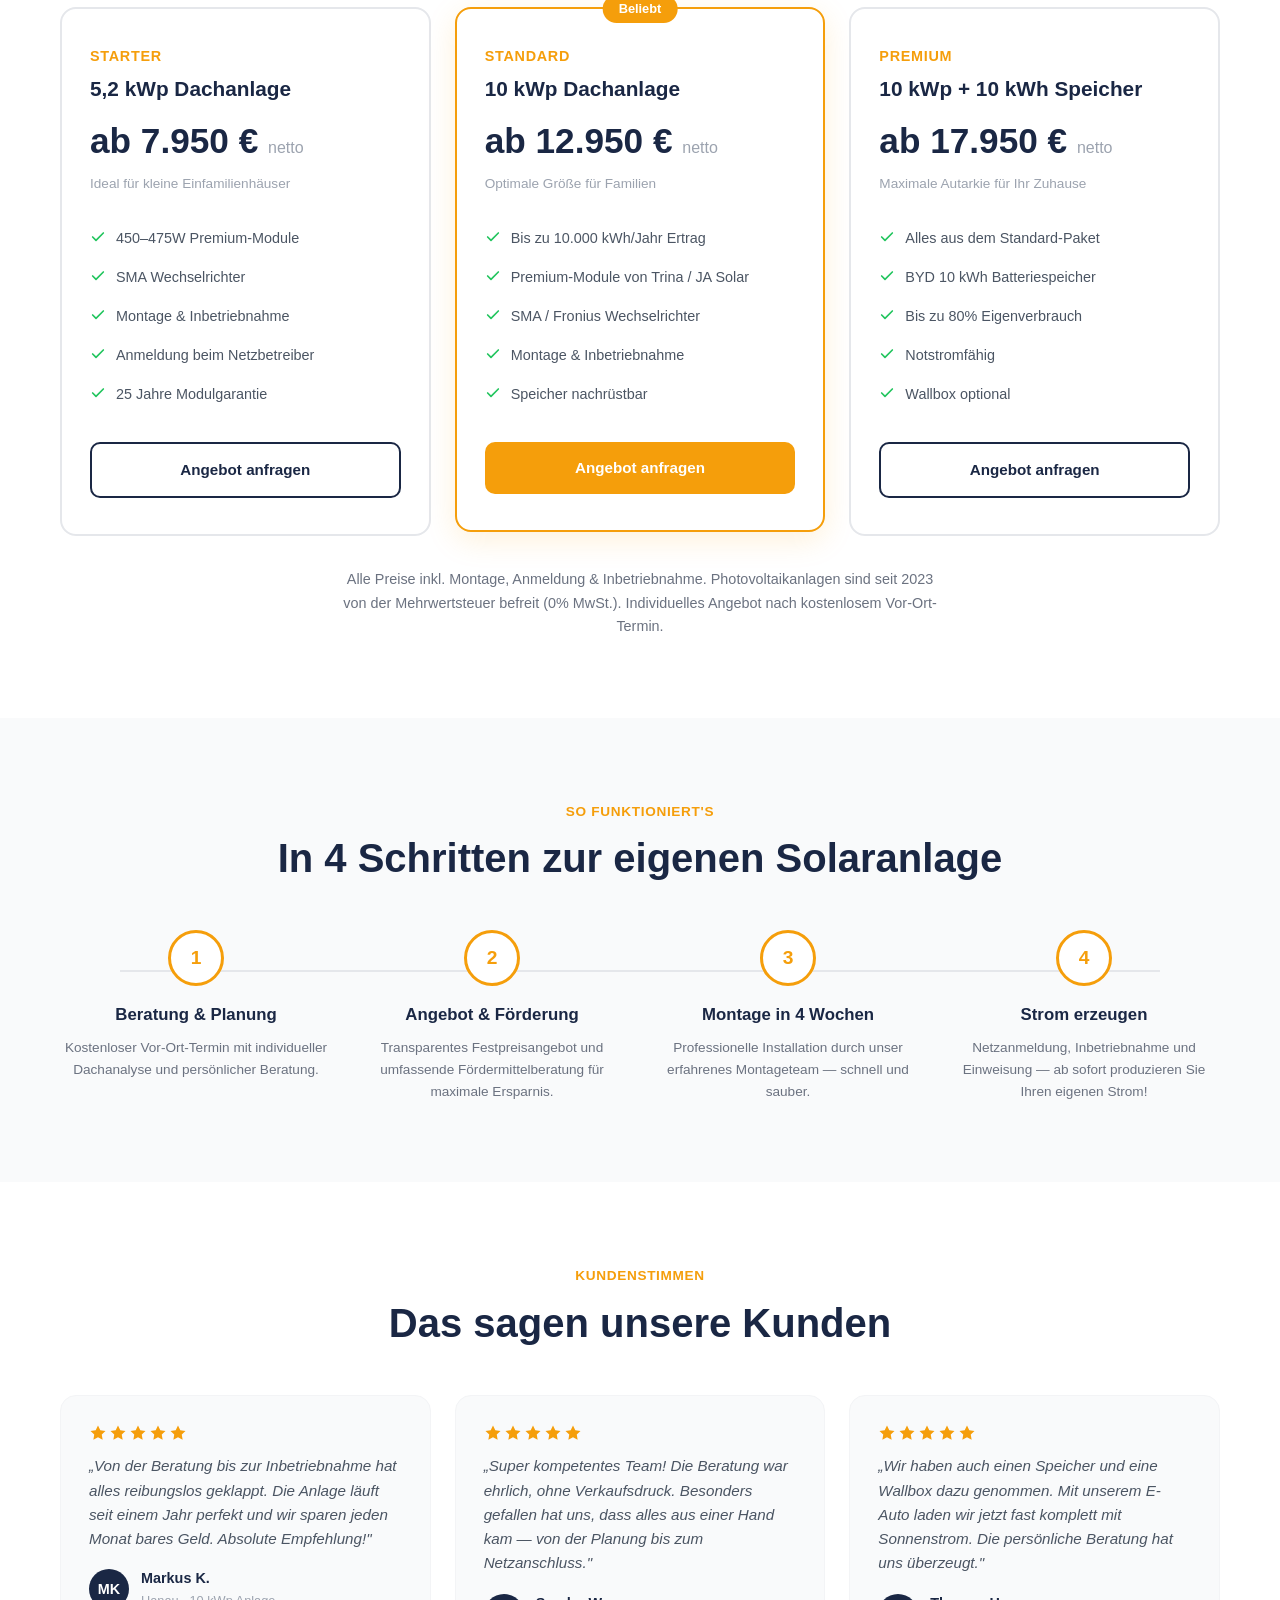
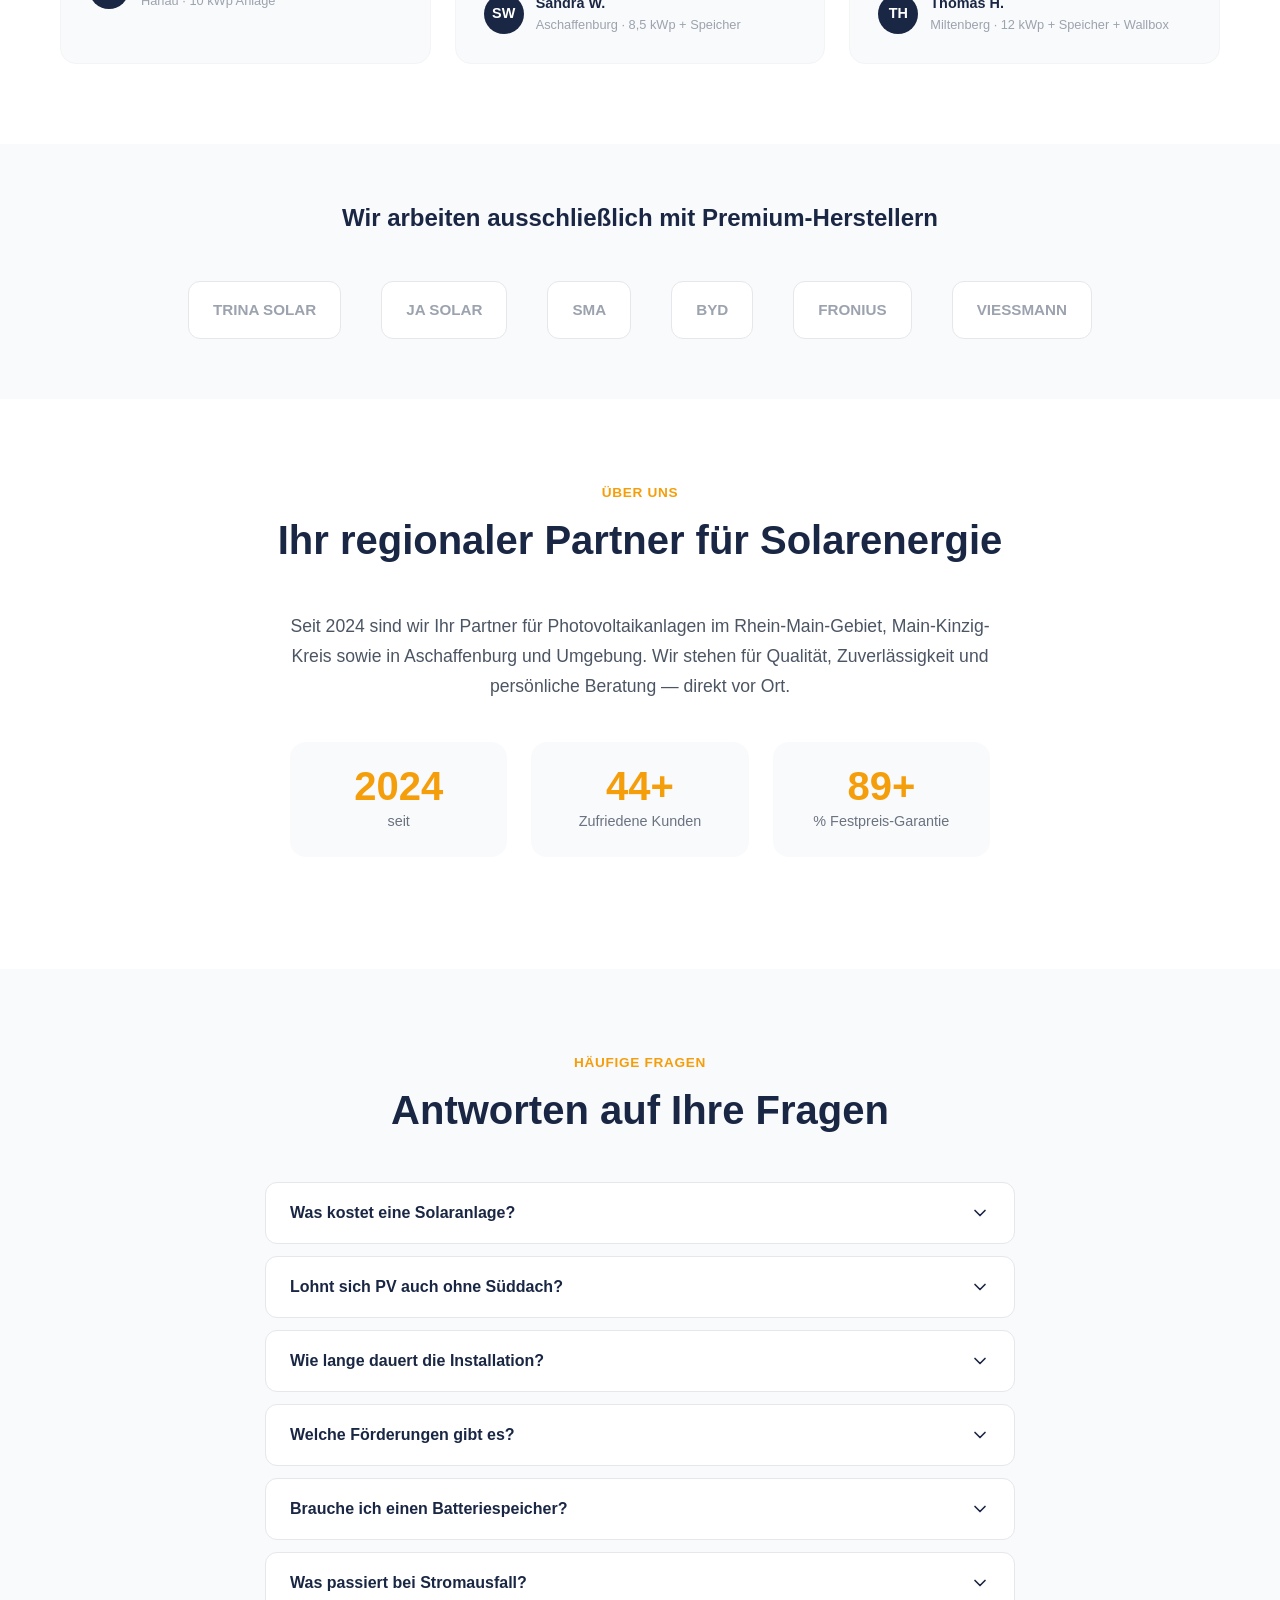
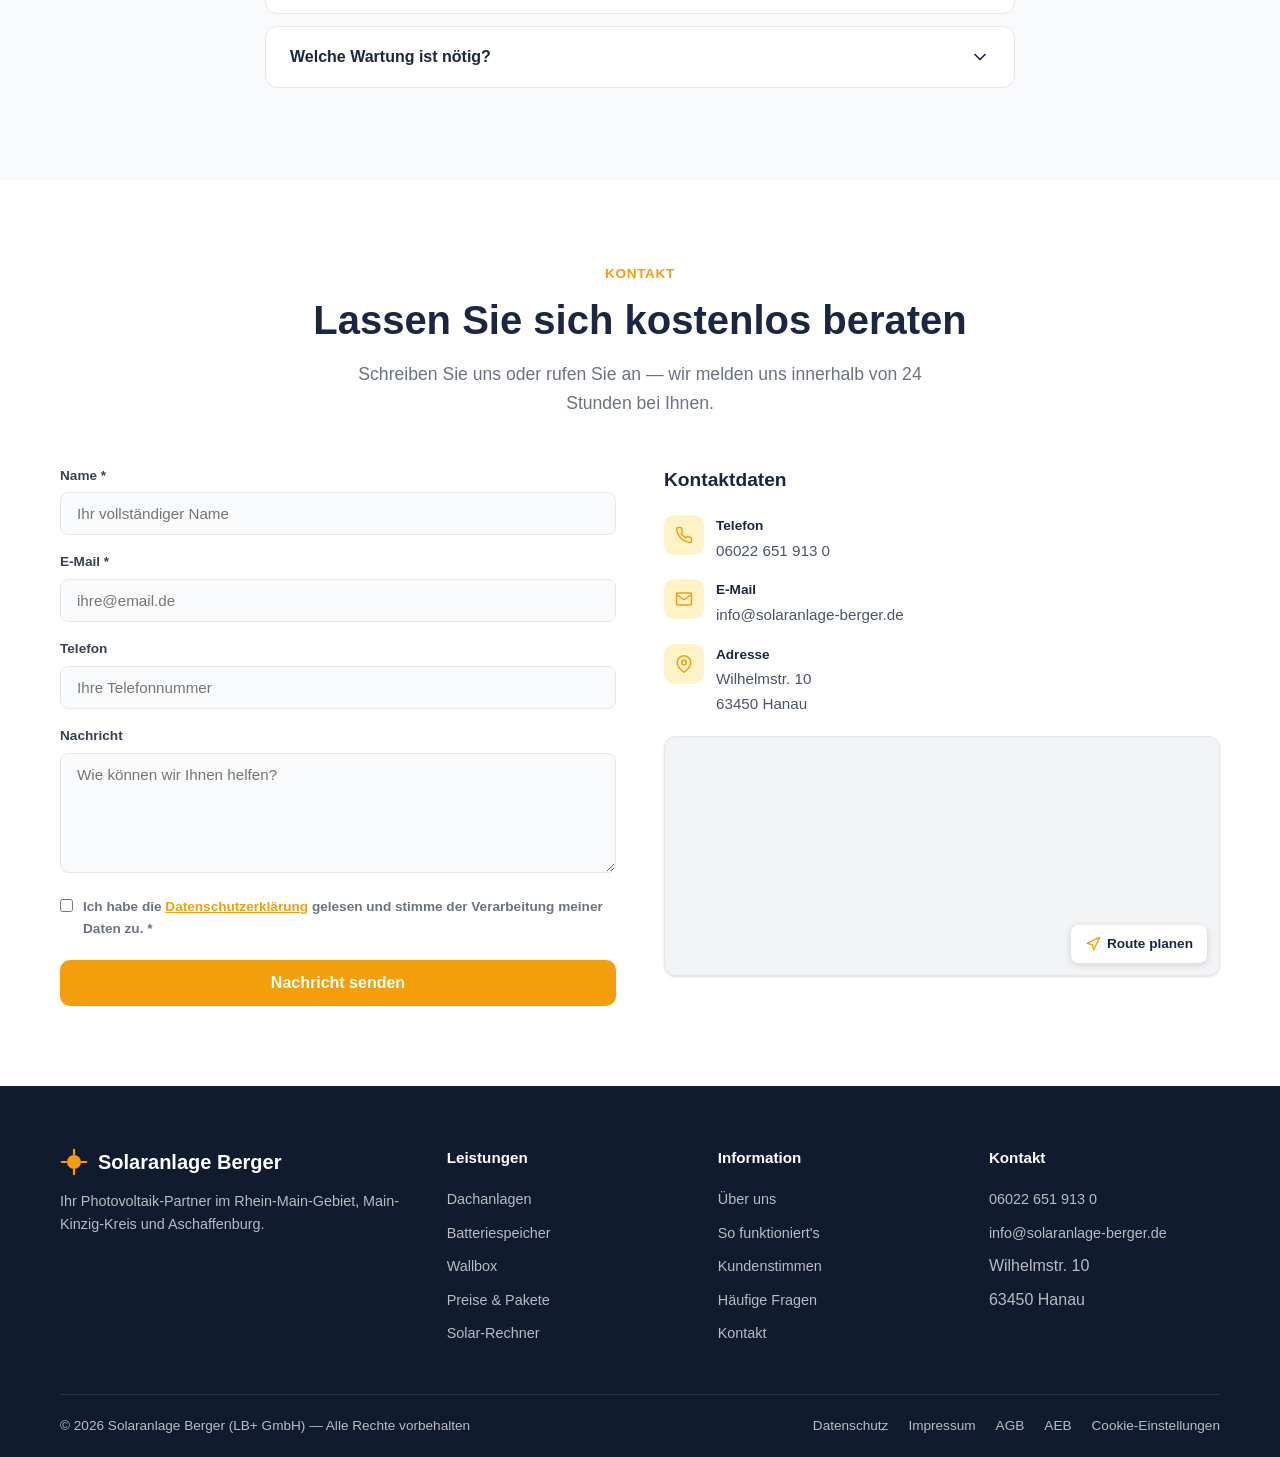
==== commit cb6b895c: "Region neu fokussiert: Rhein-Main statt Hanau-zentriert - Title/Meta: 'aus Hanau' → 'im Rhein-Main-G" ====
--- a/index.html
+++ b/index.html
@@ -3,14 +3,14 @@
 <head>
   <meta charset="UTF-8">
   <meta name="viewport" content="width=device-width, initial-scale=1.0">
-  <title>Solaranlage Berger — Photovoltaik aus Hanau | LB+ GmbH</title>
-  <meta name="description" content="Solaranlage Berger — Ihr Photovoltaik-Spezialist in der Region Hanau. Dachanlagen, Batteriespeicher & Wallbox. Moderne PV-Anlagen, persönliche Beratung. Jetzt beraten lassen!">
-  <meta name="keywords" content="Solaranlage Hanau, Photovoltaik Hanau, PV-Anlage Hanau, Photovoltaik Main-Kinzig-Kreis, Solar Frankfurt, Solar Aschaffenburg, Batteriespeicher Hanau, Wallbox Hanau, Solarinstallateur Hessen, Photovoltaik Rhein-Main">
+  <title>Solaranlage Berger — Photovoltaik im Rhein-Main-Gebiet | LB+ GmbH</title>
+  <meta name="description" content="Solaranlage Berger — Ihr Photovoltaik-Spezialist im Rhein-Main-Gebiet, Main-Kinzig-Kreis & Aschaffenburg. Dachanlagen, Batteriespeicher & Wallbox. Persönliche Beratung, faire Preise.">
+  <meta name="keywords" content="Photovoltaik Rhein-Main, Solaranlage Main-Kinzig-Kreis, PV-Anlage Aschaffenburg, Solar Frankfurt, Solar Offenbach, Photovoltaik Hessen, Batteriespeicher, Wallbox, Solarinstallateur Rhein-Main, BYD Speicher, Trina Solar">
   <link rel="canonical" href="https://www.solaranlage-berger.de/">
 
   <!-- Open Graph -->
   <meta property="og:title" content="Solaranlage Berger — Photovoltaik vom regionalen Experten">
-  <meta property="og:description" content="Dachanlagen, Batteriespeicher & Wallbox — alles aus einer Hand. Photovoltaik-Spezialist in der Region Hanau.">
+  <meta property="og:description" content="Dachanlagen, Batteriespeicher & Wallbox — alles aus einer Hand. Photovoltaik-Spezialist für Rhein-Main, Main-Kinzig-Kreis & Aschaffenburg.">
   <meta property="og:type" content="website">
   <meta property="og:url" content="https://www.solaranlage-berger.de/">
   <meta property="og:locale" content="de_DE">
@@ -55,12 +55,12 @@
       "longitude": 8.9223
     },
     "areaServed": [
-      { "@type": "City", "name": "Hanau" },
+      { "@type": "AdministrativeArea", "name": "Rhein-Main-Gebiet" },
+      { "@type": "AdministrativeArea", "name": "Main-Kinzig-Kreis" },
+      { "@type": "City", "name": "Frankfurt am Main" },
+      { "@type": "City", "name": "Offenbach am Main" },
       { "@type": "City", "name": "Aschaffenburg" },
-      { "@type": "City", "name": "Frankfurt am Main" },
-      { "@type": "City", "name": "Offenbach" },
-      { "@type": "AdministrativeArea", "name": "Main-Kinzig-Kreis" },
-      { "@type": "AdministrativeArea", "name": "Rhein-Main-Gebiet" }
+      { "@type": "City", "name": "Hanau" }
     ],
     "priceRange": "€€",
     "sameAs": []
@@ -174,7 +174,7 @@
   </script>
 
   <!-- Styles -->
-  <link rel="stylesheet" href="css/styles.css?v=8">
+  <link rel="stylesheet" href="css/styles.css?v=9">
   <link rel="icon" type="image/svg+xml" href="/favicon.svg">
   <link rel="apple-touch-icon" href="/favicon.svg">
 </head>
@@ -228,8 +228,8 @@
       <canvas id="hero-canvas" class="hero-canvas" aria-hidden="true"></canvas>
       <div class="container">
         <div class="hero-content fade-up">
-          <h1 id="hero-heading">Ihre Solaranlage vom <span>regionalen Experten</span> — direkt aus Hanau</h1>
-          <p class="hero-sub">Wir planen, installieren und warten Ihre Photovoltaikanlage. Alles aus einer Hand — direkt aus Hanau.</p>
+          <h1 id="hero-heading">Ihre Solaranlage vom <span>regionalen Experten</span> — wir kommen zu Ihnen</h1>
+          <p class="hero-sub">Wir planen, installieren und warten Ihre Photovoltaikanlage. Alles aus einer Hand — im Rhein-Main-Gebiet, Main-Kinzig-Kreis und Aschaffenburg.</p>
           <div class="hero-ctas">
             <a href="#rechner" class="btn-primary">
               <svg width="20" height="20" viewBox="0 0 24 24" fill="none" stroke="currentColor" stroke-width="2" stroke-linecap="round" stroke-linejoin="round" aria-hidden="true"><rect x="4" y="2" width="16" height="20" rx="2"/><line x1="8" y1="6" x2="16" y2="6"/><line x1="8" y1="10" x2="10" y2="10"/><line x1="14" y1="10" x2="16" y2="10"/><line x1="8" y1="14" x2="10" y2="14"/><line x1="14" y1="14" x2="16" y2="14"/><line x1="8" y1="18" x2="16" y2="18"/></svg>
@@ -251,7 +251,7 @@
             </div>
             <div class="trust-item">
               <svg width="18" height="18" viewBox="0 0 24 24" fill="none" stroke="currentColor" stroke-width="2.5" stroke-linecap="round" stroke-linejoin="round" aria-hidden="true"><polyline points="20 6 9 17 4 12"/></svg>
-              Aus Hanau für die Region
+              Rhein-Main & Main-Kinzig
             </div>
             <div class="trust-item">
               <svg width="18" height="18" viewBox="0 0 24 24" fill="none" stroke="currentColor" stroke-width="2.5" stroke-linecap="round" stroke-linejoin="round" aria-hidden="true"><polyline points="20 6 9 17 4 12"/></svg>
@@ -985,7 +985,7 @@
           <h2 id="about-heading" class="section-title">Ihr regionaler Partner für Solarenergie</h2>
         </div>
         <div class="about-content fade-up">
-          <p>Seit 2024 sind wir Ihr Partner für Photovoltaikanlagen in der Region Hanau und Umgebung. Wir stehen für Qualität, Zuverlässigkeit und persönliche Beratung. Zufriedene Kunden in der Region vertrauen auf unsere Expertise.</p>
+          <p>Seit 2024 sind wir Ihr Partner für Photovoltaikanlagen im Rhein-Main-Gebiet, Main-Kinzig-Kreis sowie in Aschaffenburg und Umgebung. Wir stehen für Qualität, Zuverlässigkeit und persönliche Beratung — direkt vor Ort.</p>
           <div class="stats-grid">
             <div class="stat-item">
               <div class="stat-number">2024</div>
@@ -997,7 +997,7 @@
             </div>
             <div class="stat-item">
               <div class="stat-number" data-target="100">0</div>
-              <div class="stat-label">% Hanau</div>
+              <div class="stat-label">% Festpreis-Garantie</div>
             </div>
           </div>
         </div>
@@ -1192,7 +1192,7 @@
             </svg>
             Solaranlage Berger
           </div>
-          <p>Ihr regionaler Photovoltaik-Partner aus Hanau.</p>
+          <p>Ihr Photovoltaik-Partner im Rhein-Main-Gebiet, Main-Kinzig-Kreis und Aschaffenburg.</p>
         </div>
         <div>
           <h4>Leistungen</h4>
@@ -1299,8 +1299,8 @@
   </div>
 
   <!-- JavaScript -->
-  <script src="js/hero-animation.js?v=8" defer></script>
-  <script src="js/main.js?v=8" defer></script>
-  <script src="js/consent.js?v=8" defer></script>
+  <script src="js/hero-animation.js?v=9" defer></script>
+  <script src="js/main.js?v=9" defer></script>
+  <script src="js/consent.js?v=9" defer></script>
 </body>
 </html>
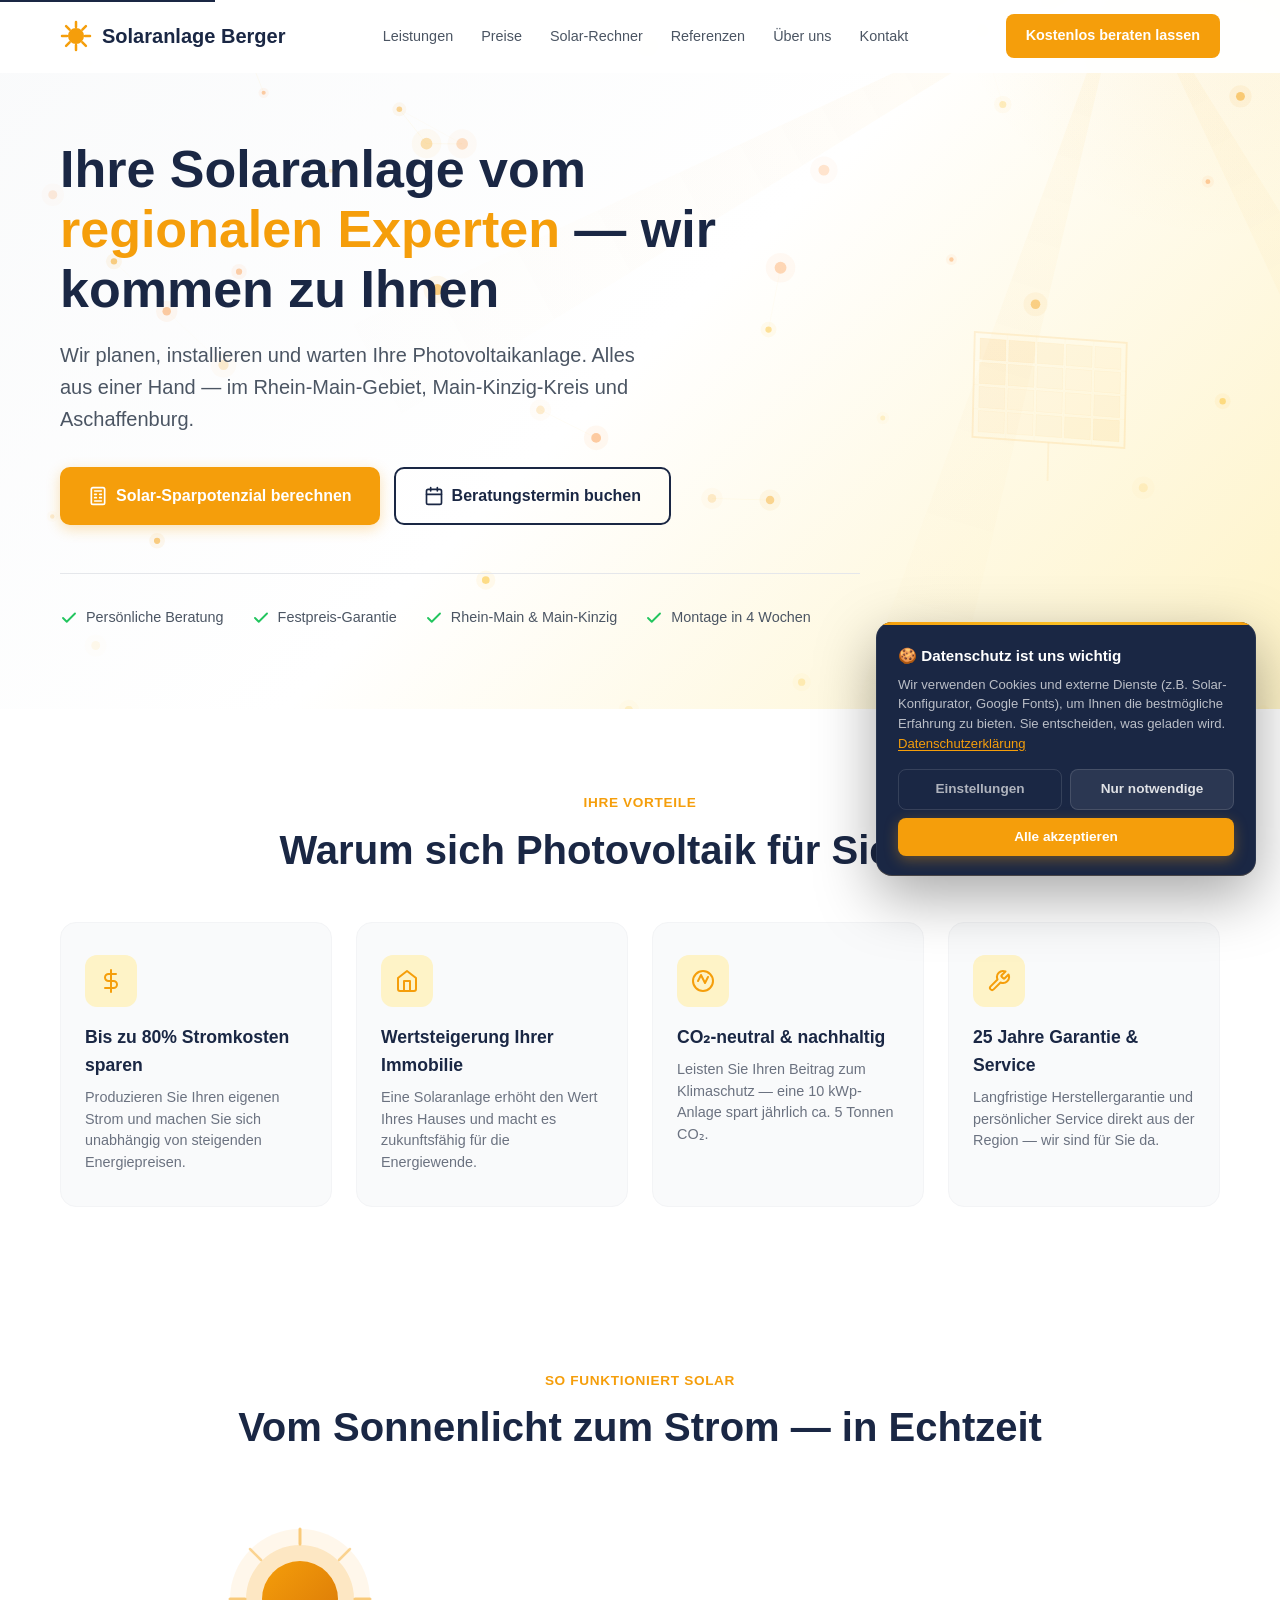
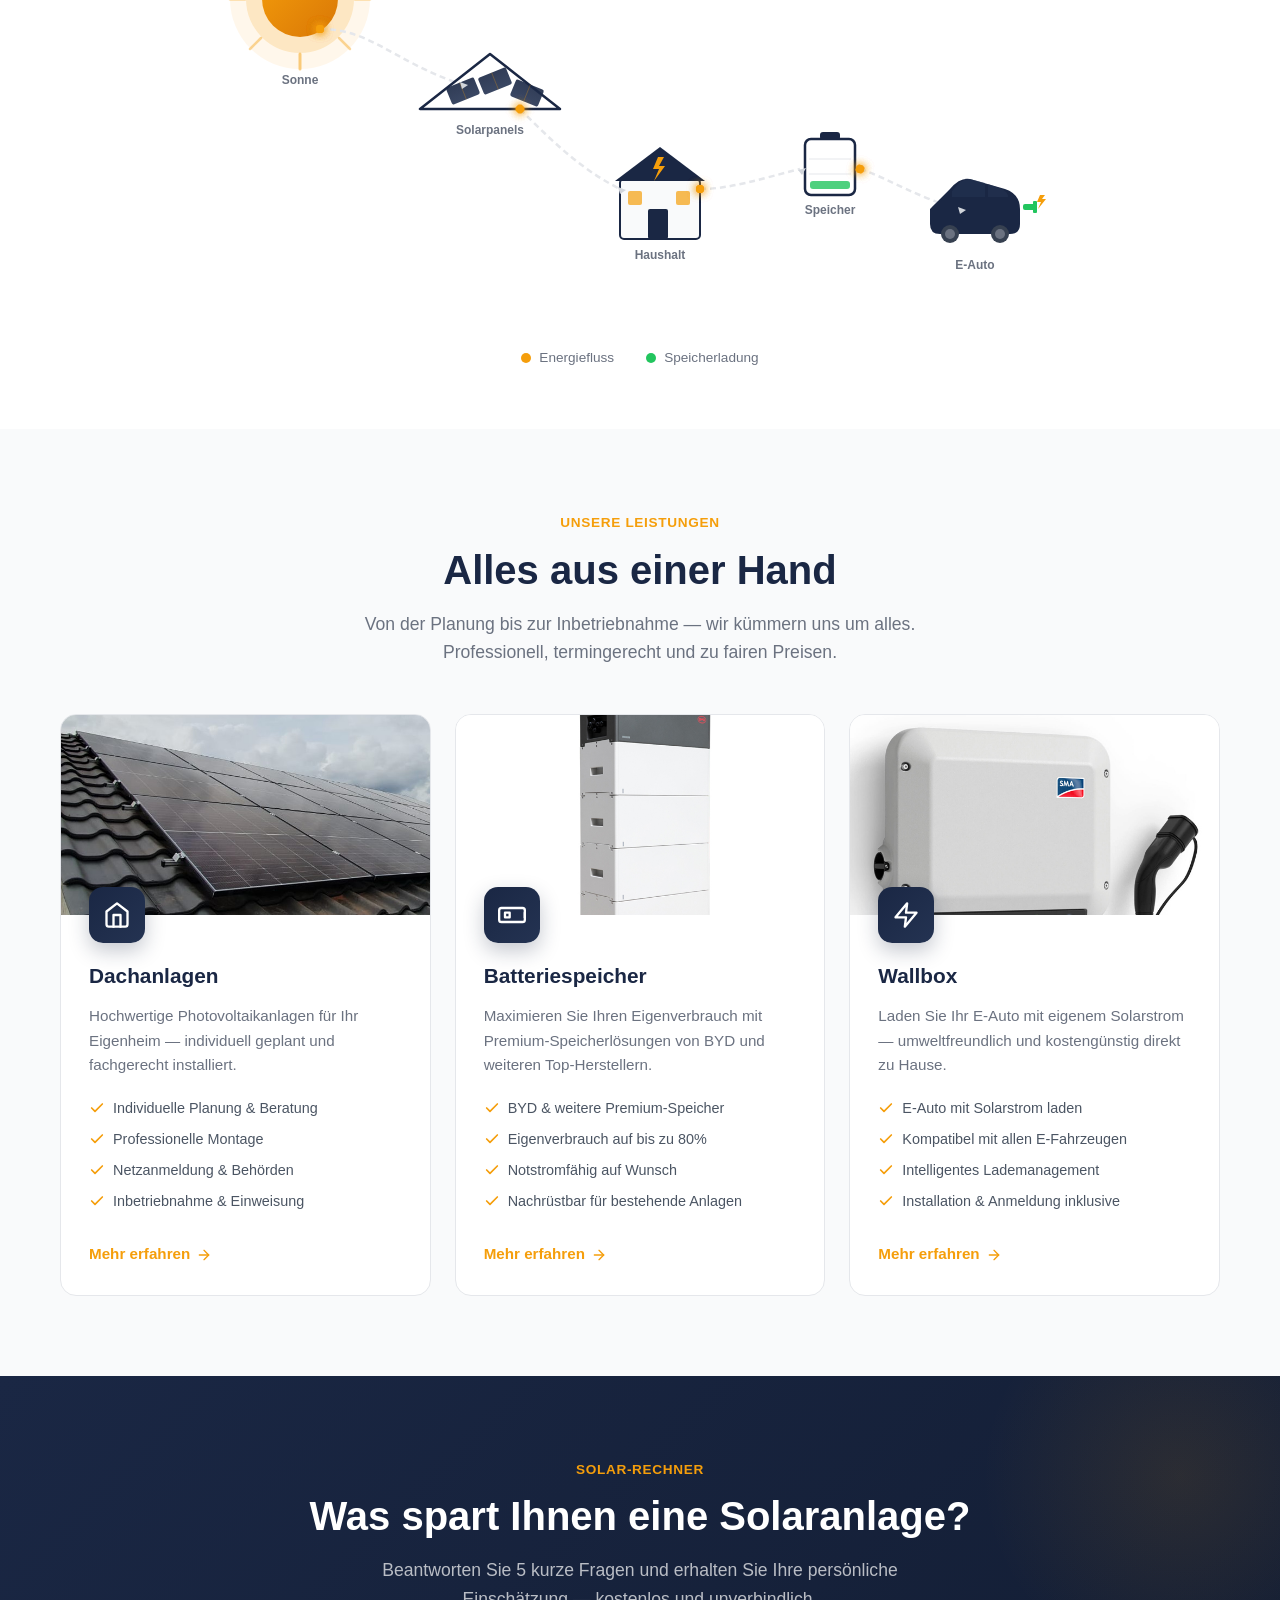
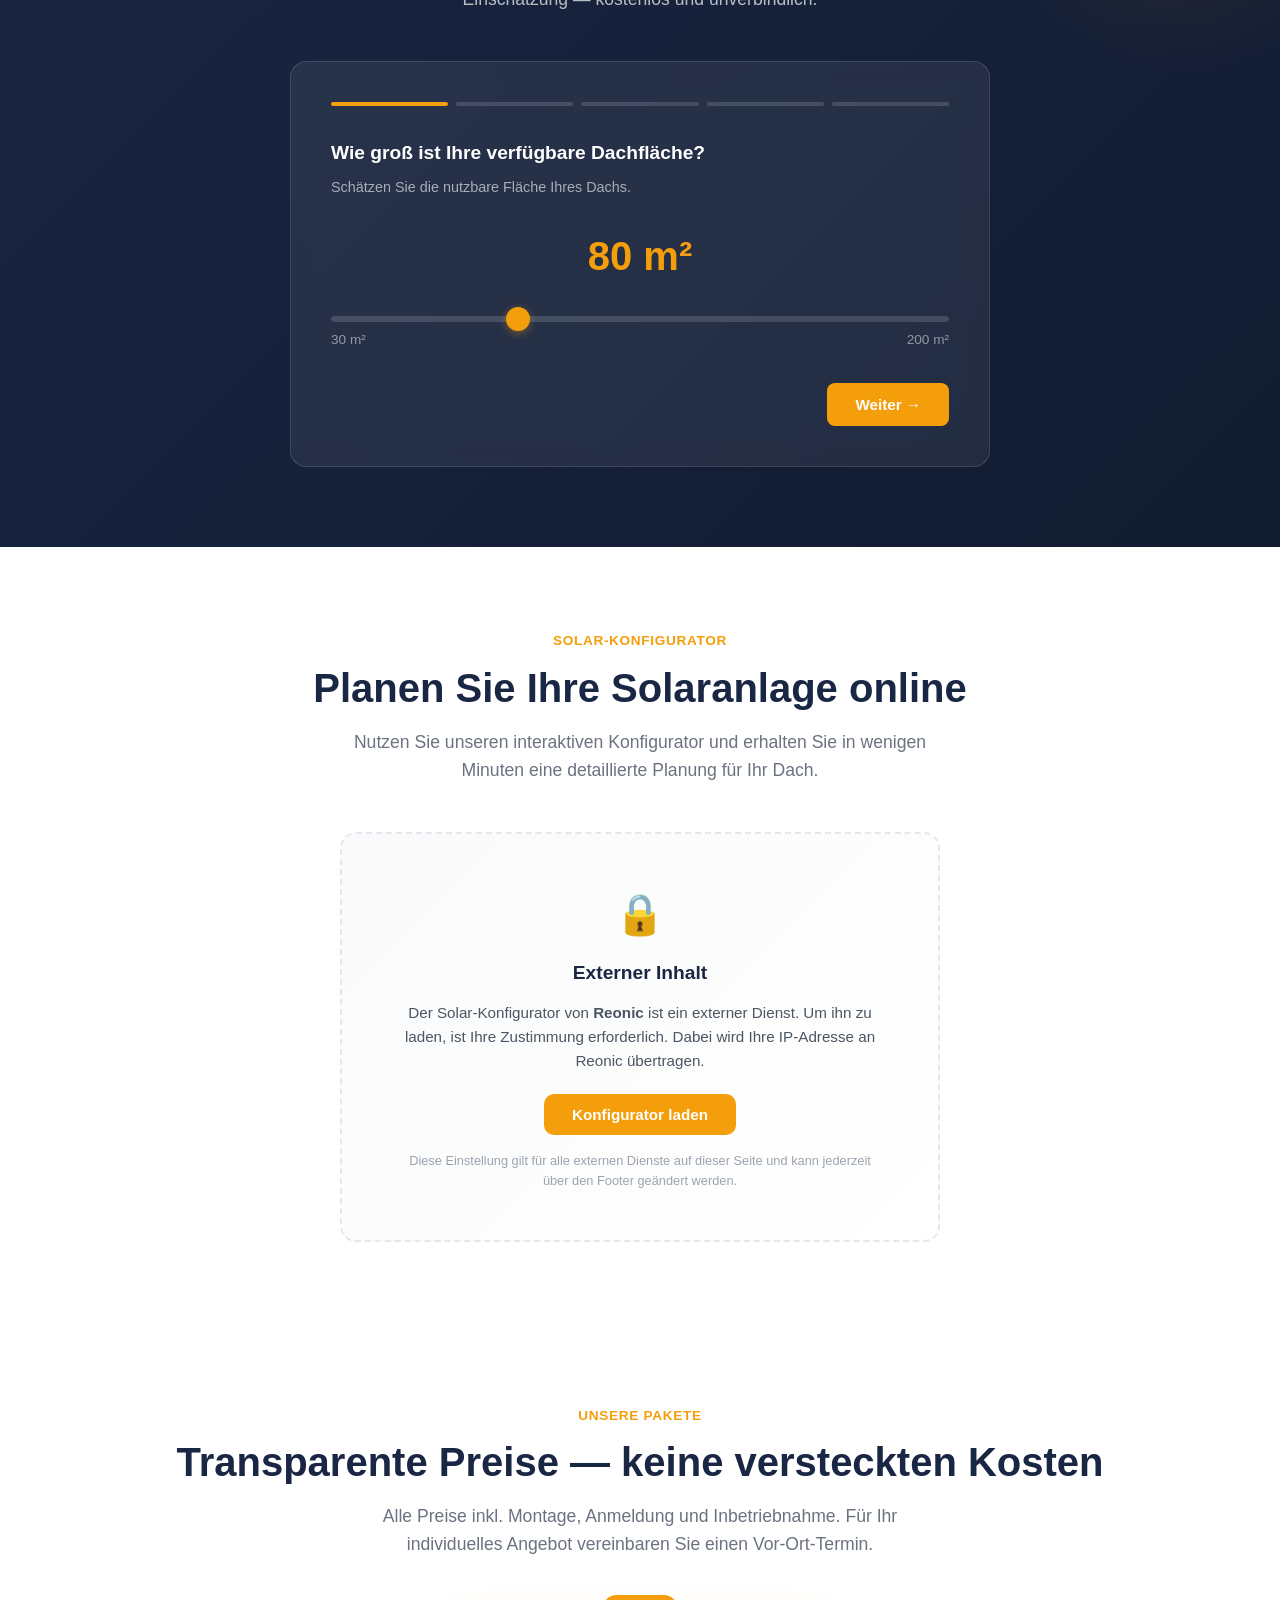
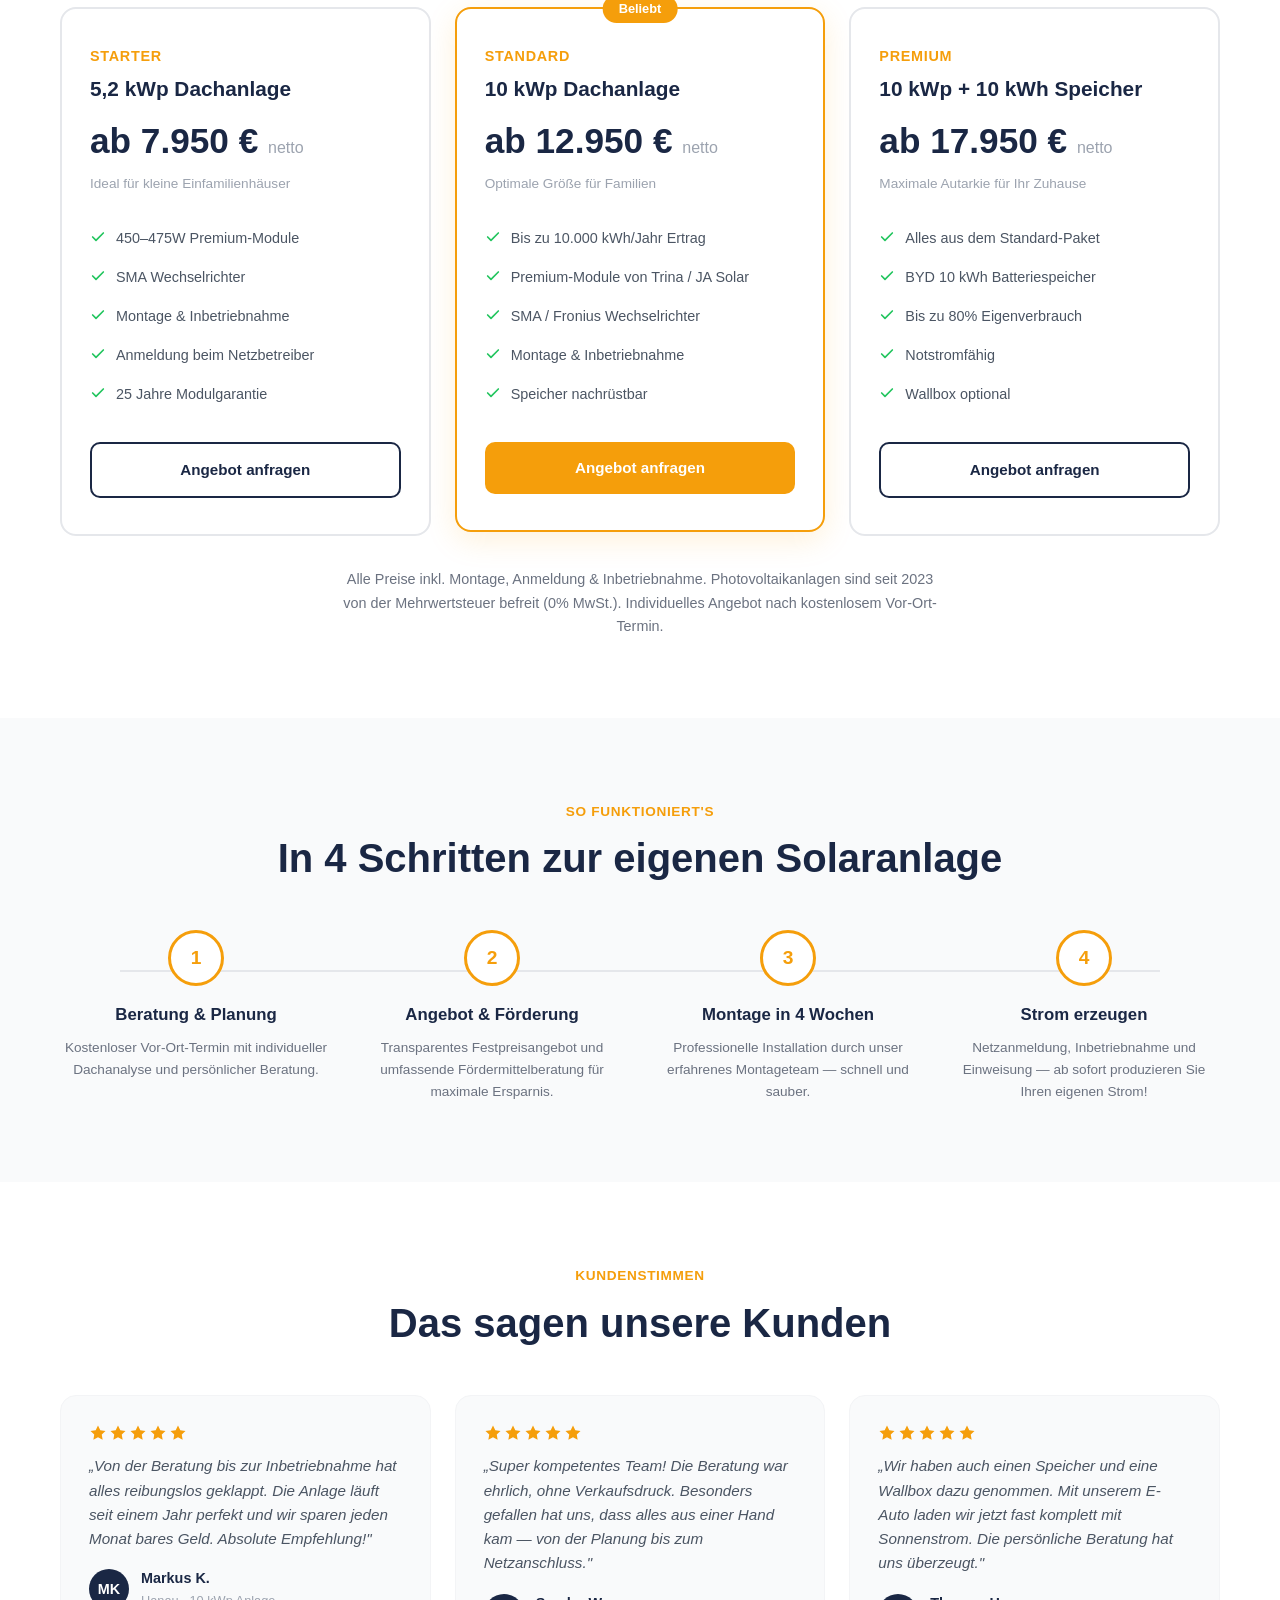
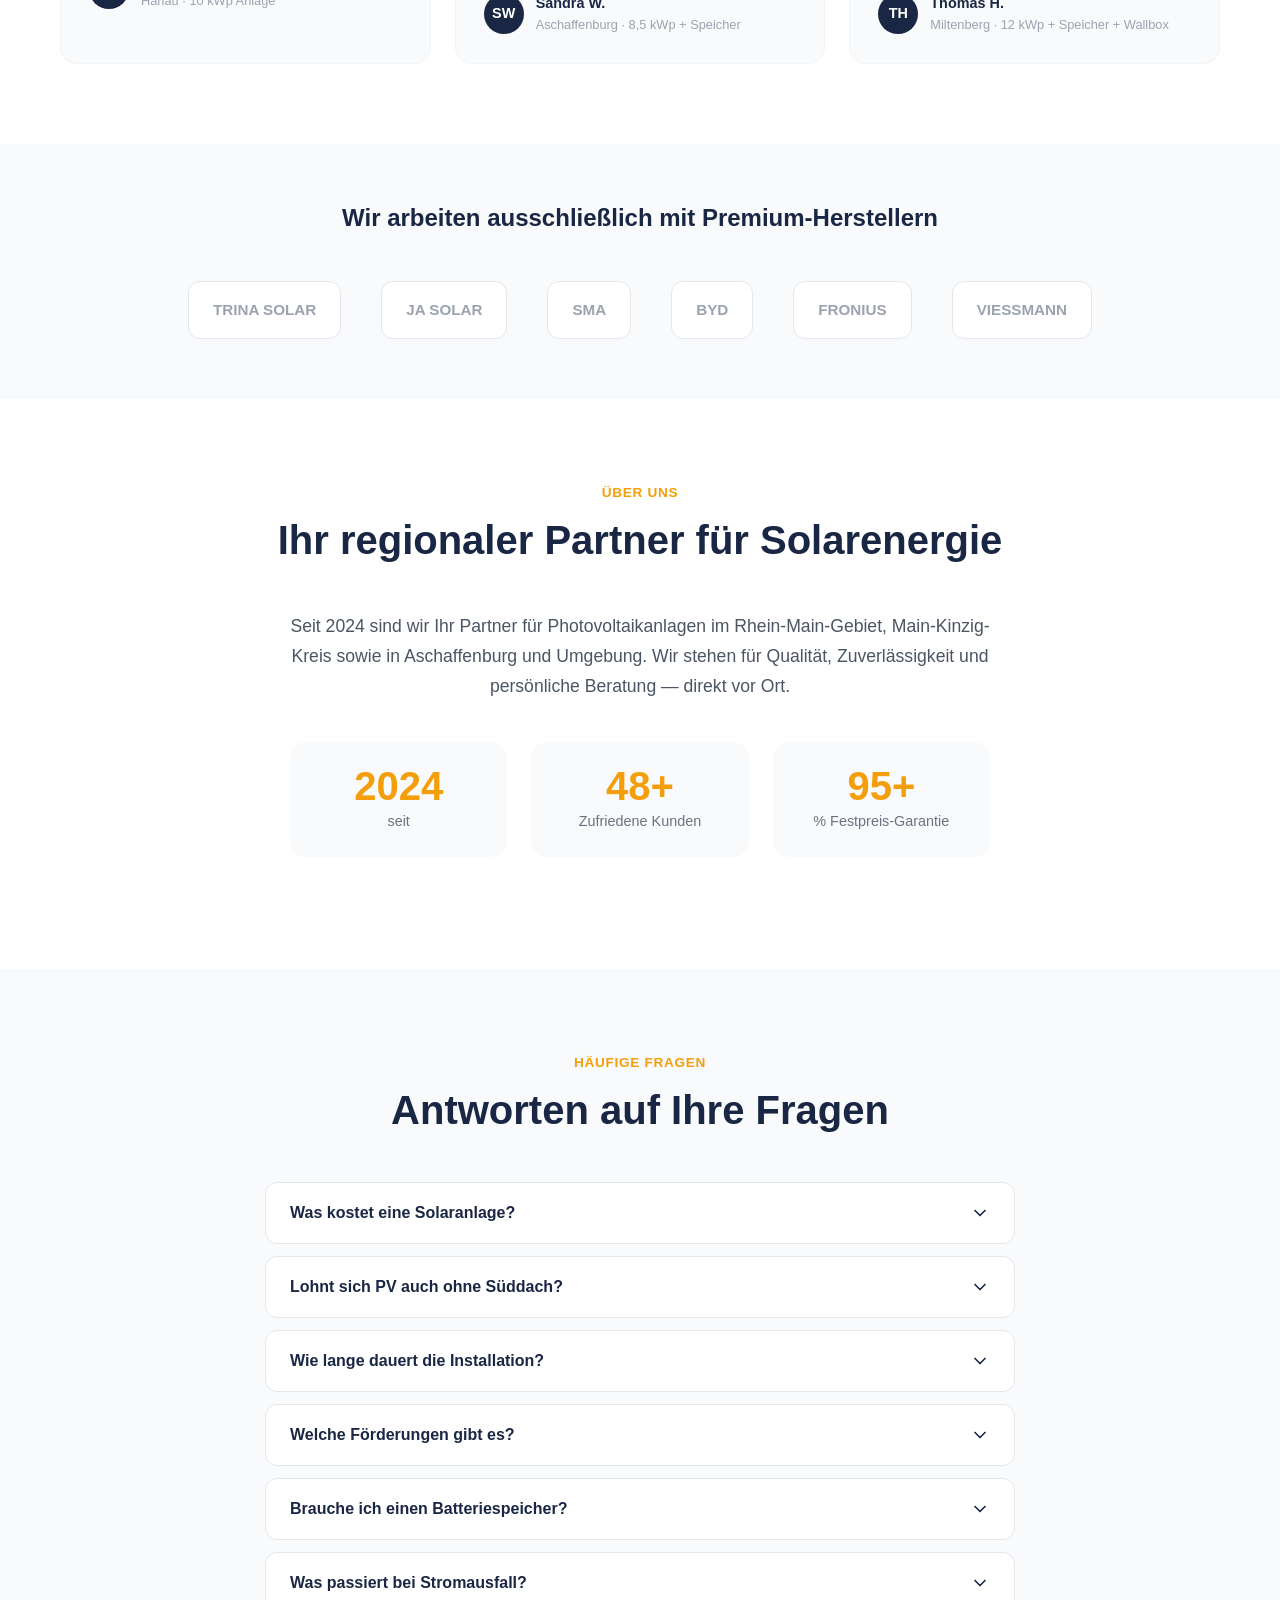
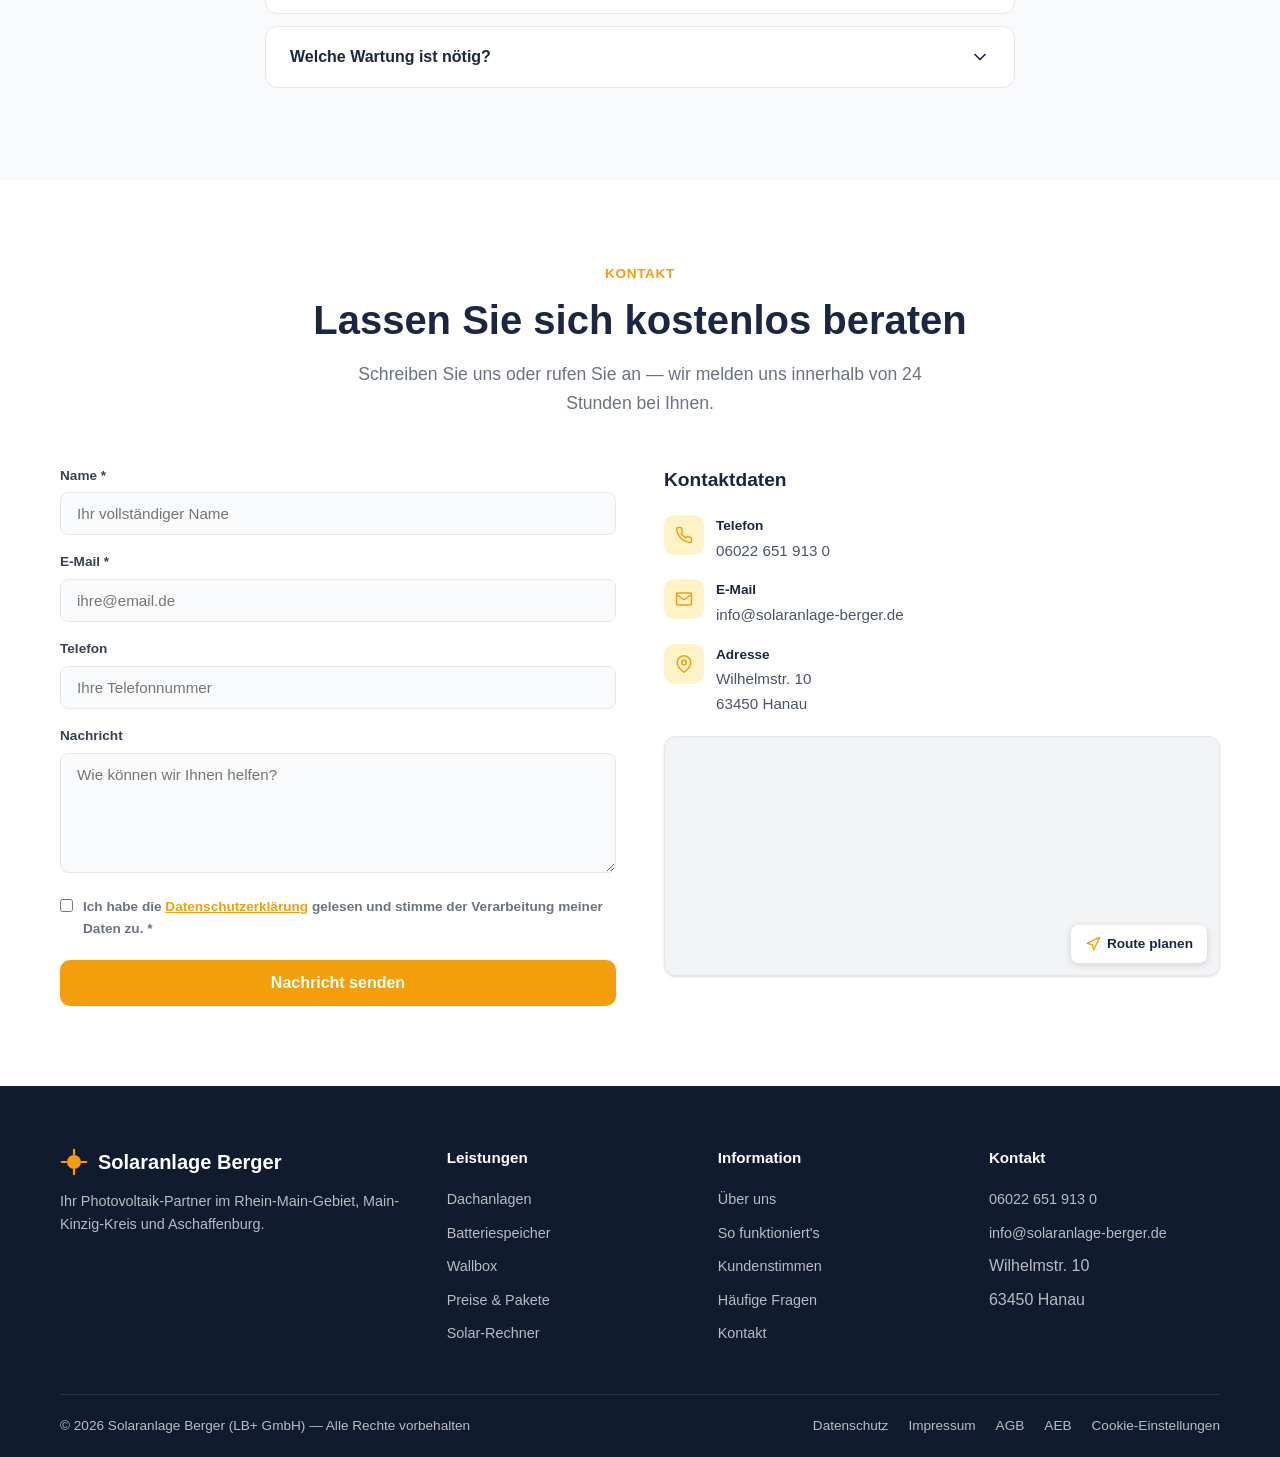
==== commit 4027cf51: "Umlaute überall korrekt: Entities zu UTF-8 + ASCII-Schreibweise gefixt Konvertiert zu echten UTF-8-Z" ====
--- a/index.html
+++ b/index.html
@@ -174,7 +174,7 @@
   </script>
 
   <!-- Styles -->
-  <link rel="stylesheet" href="css/styles.css?v=9">
+  <link rel="stylesheet" href="css/styles.css?v=10">
   <link rel="icon" type="image/svg+xml" href="/favicon.svg">
   <link rel="apple-touch-icon" href="/favicon.svg">
 </head>
@@ -1225,7 +1225,7 @@
         </div>
       </div>
       <div class="footer-bottom">
-        <span>&copy; 2026 Solaranlage Berger (LB+ GmbH) — Alle Rechte vorbehalten</span>
+        <span>© 2026 Solaranlage Berger (LB+ GmbH) — Alle Rechte vorbehalten</span>
         <div class="footer-bottom-links">
           <a href="datenschutz.html">Datenschutz</a>
           <a href="impressum.html">Impressum</a>
@@ -1299,8 +1299,8 @@
   </div>
 
   <!-- JavaScript -->
-  <script src="js/hero-animation.js?v=9" defer></script>
-  <script src="js/main.js?v=9" defer></script>
-  <script src="js/consent.js?v=9" defer></script>
+  <script src="js/hero-animation.js?v=10" defer></script>
+  <script src="js/main.js?v=10" defer></script>
+  <script src="js/consent.js?v=10" defer></script>
 </body>
 </html>
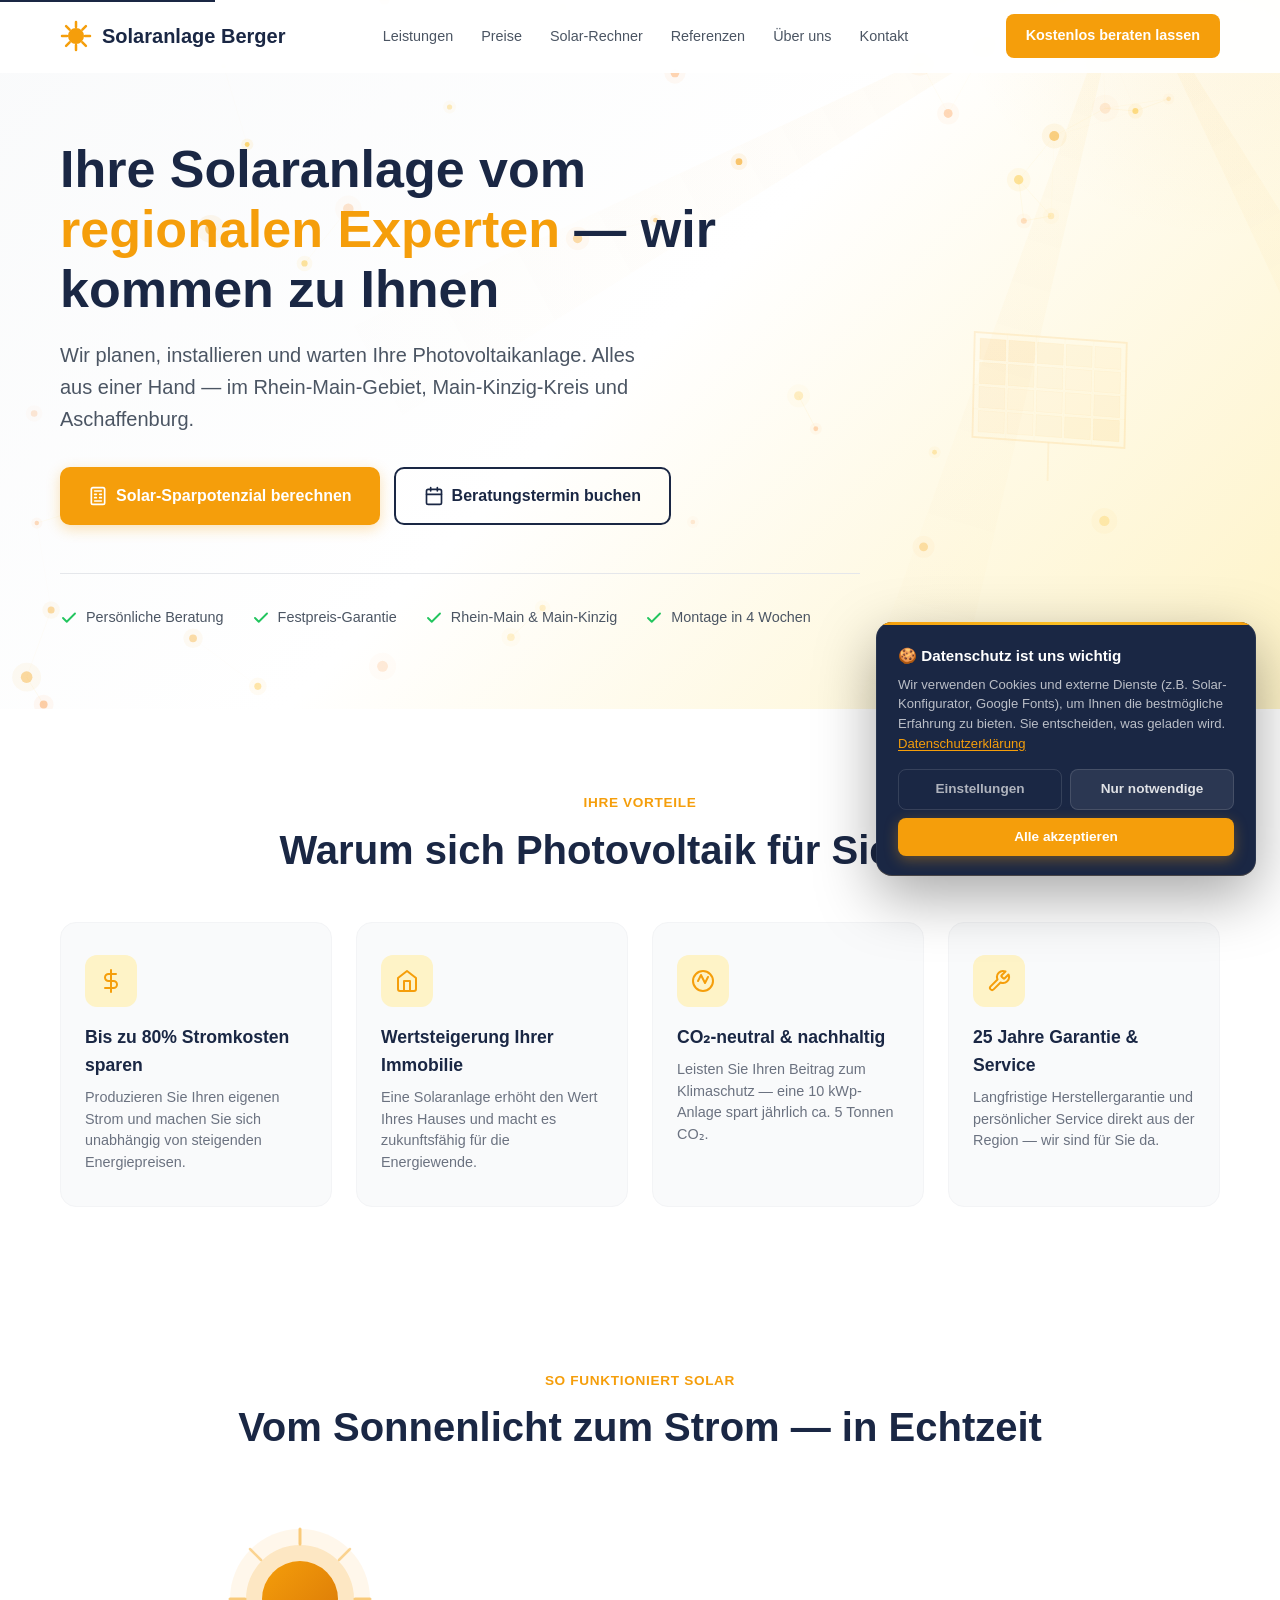
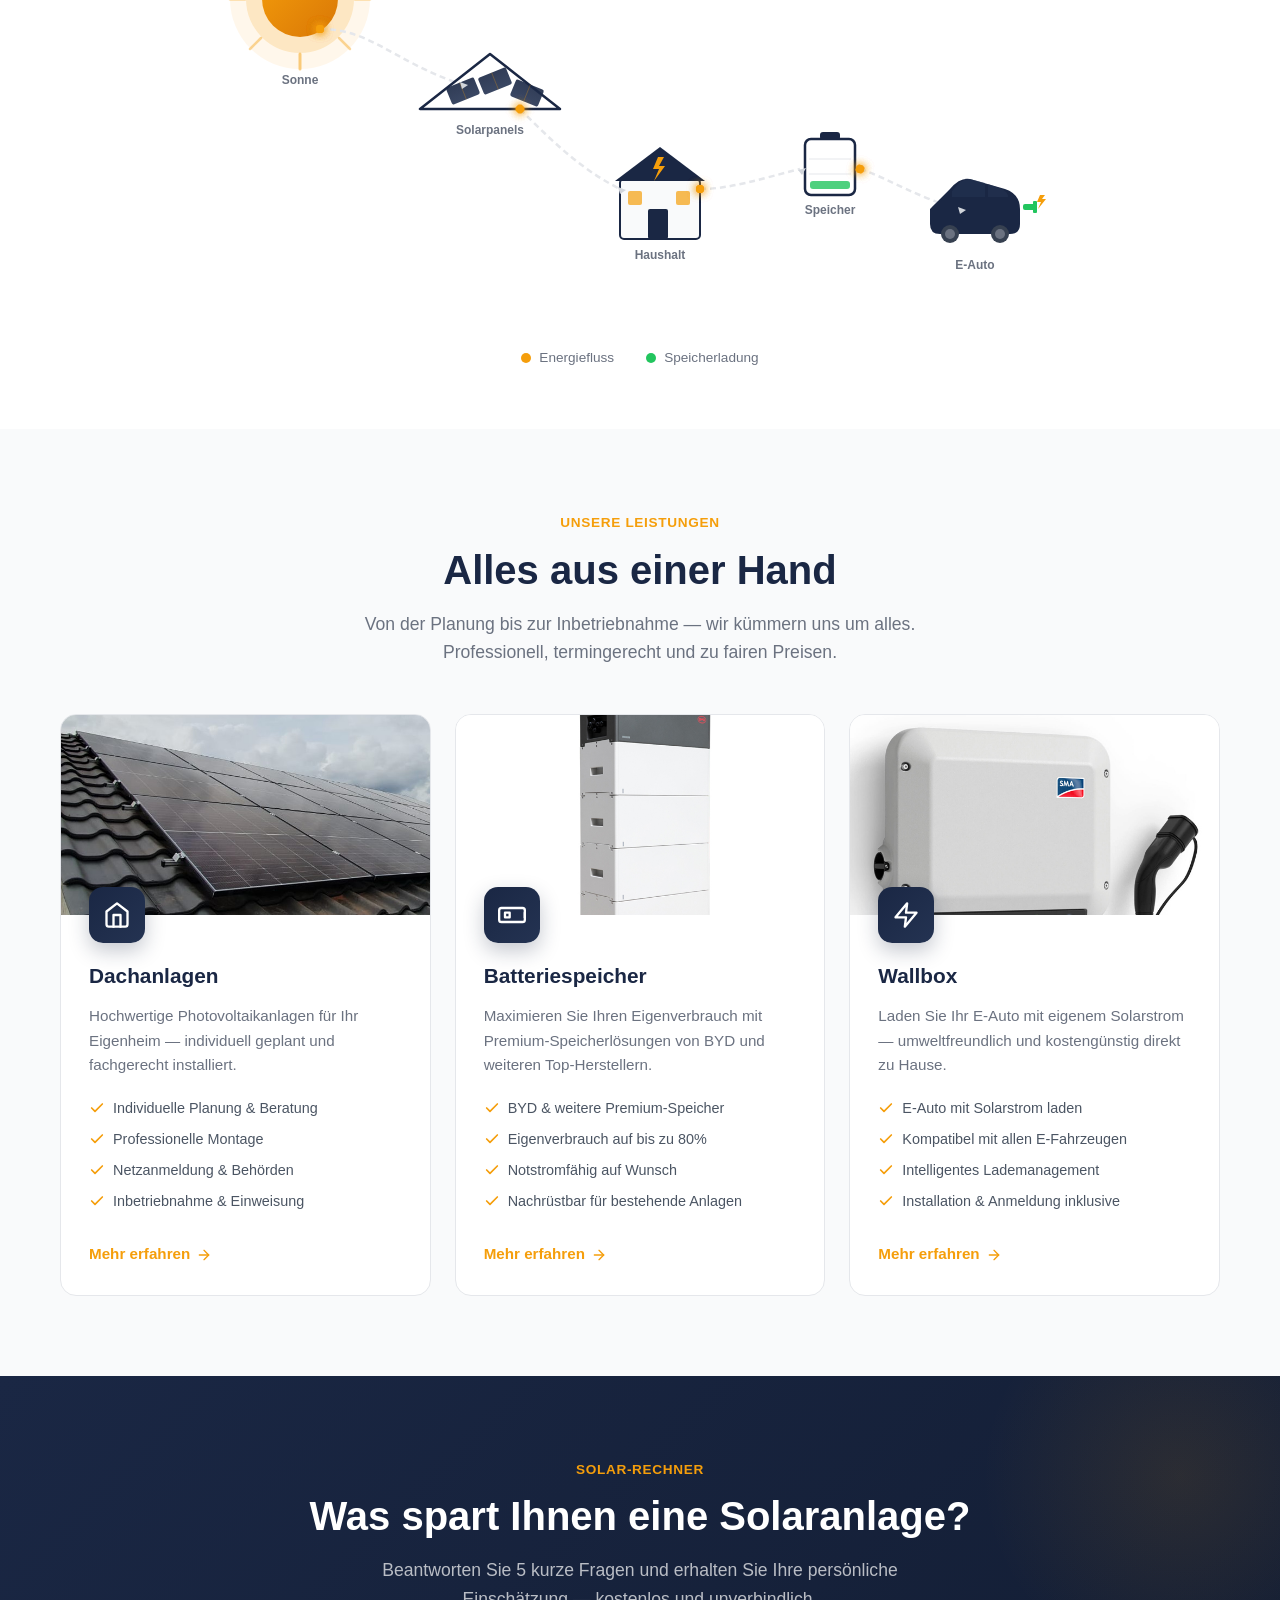
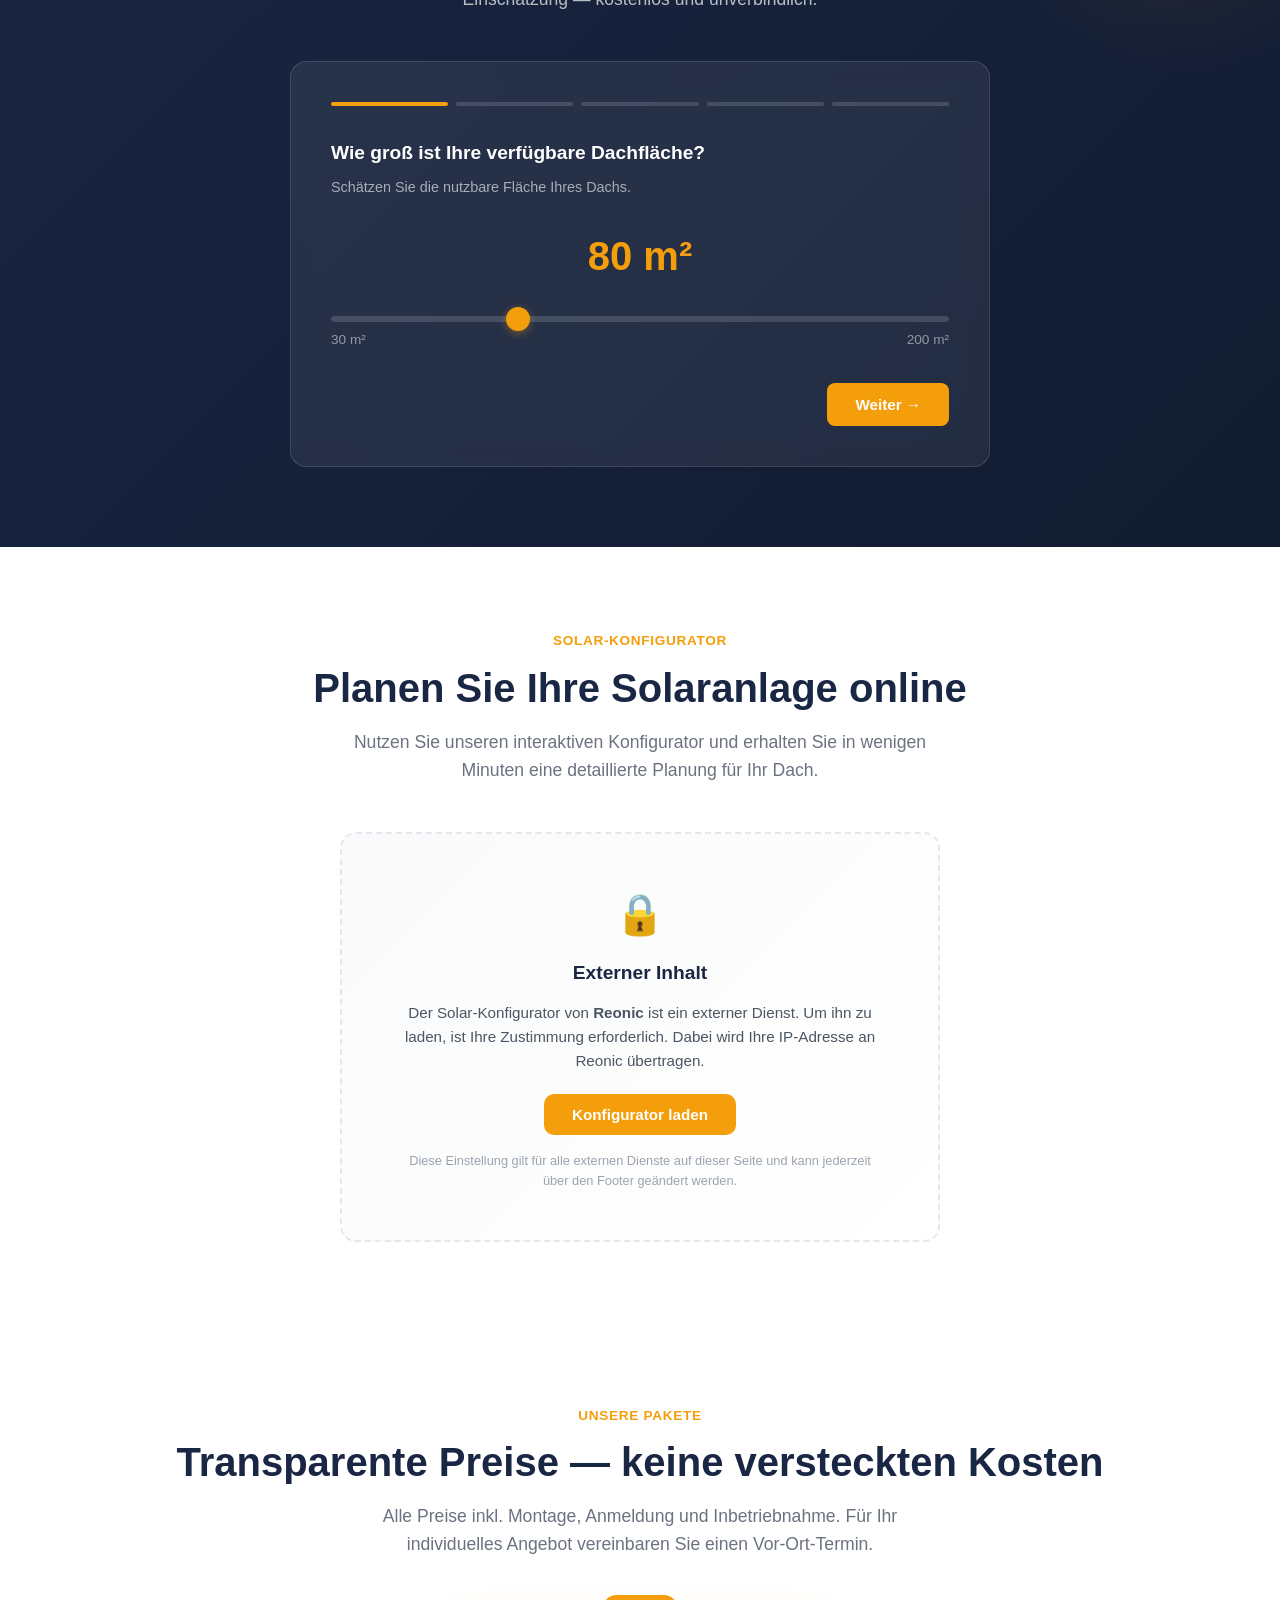
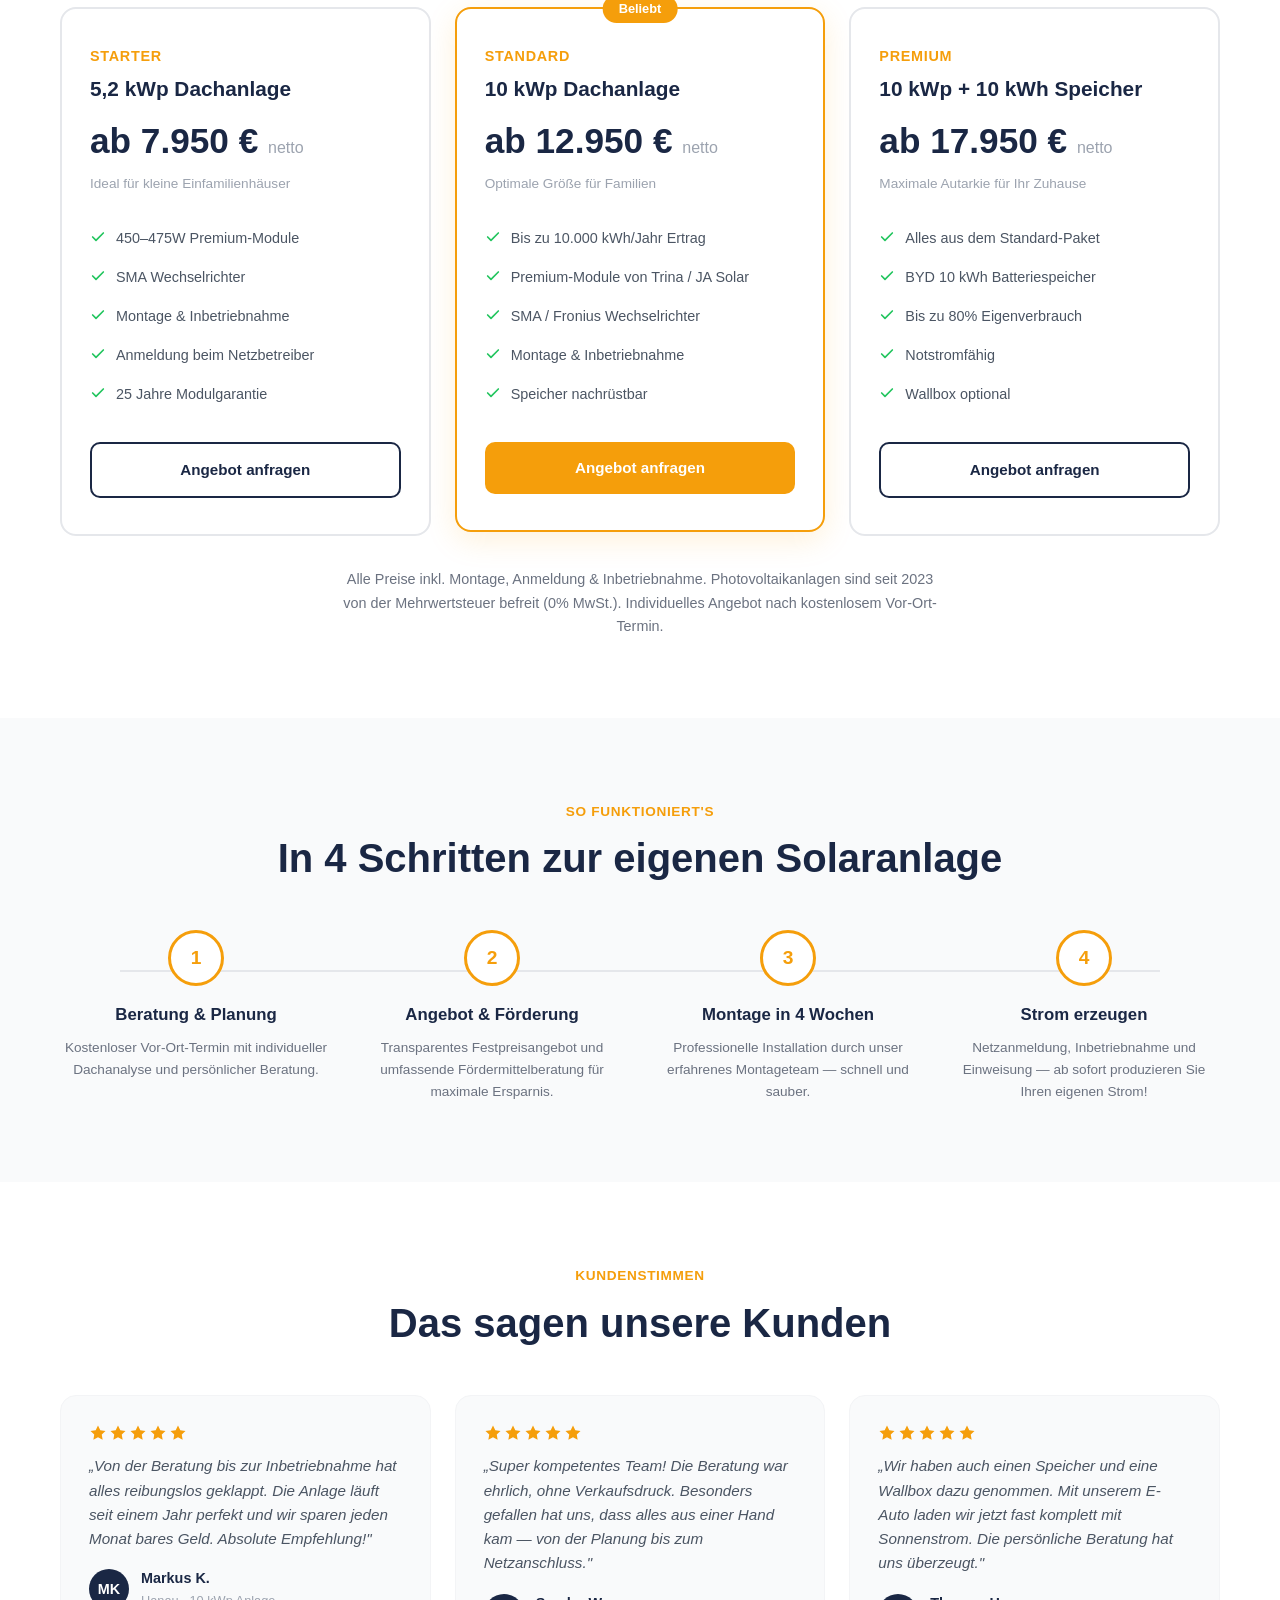
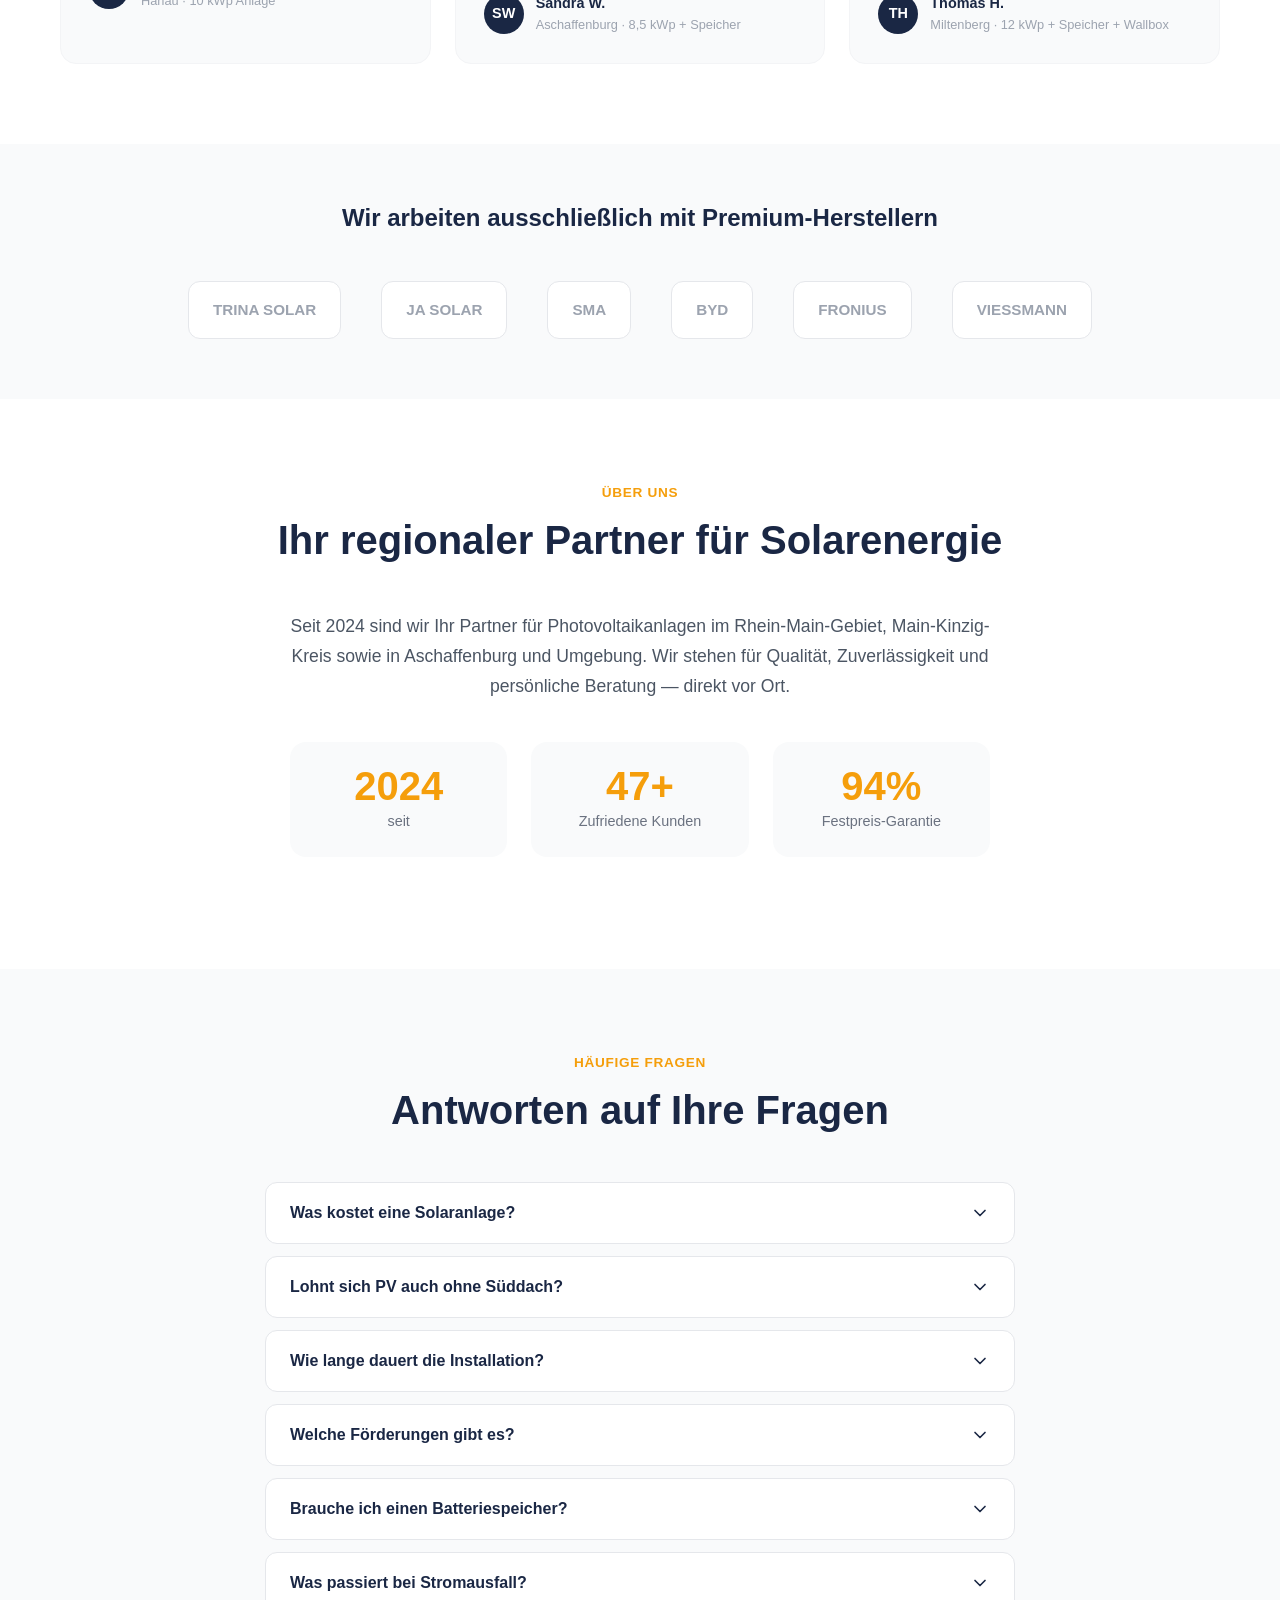
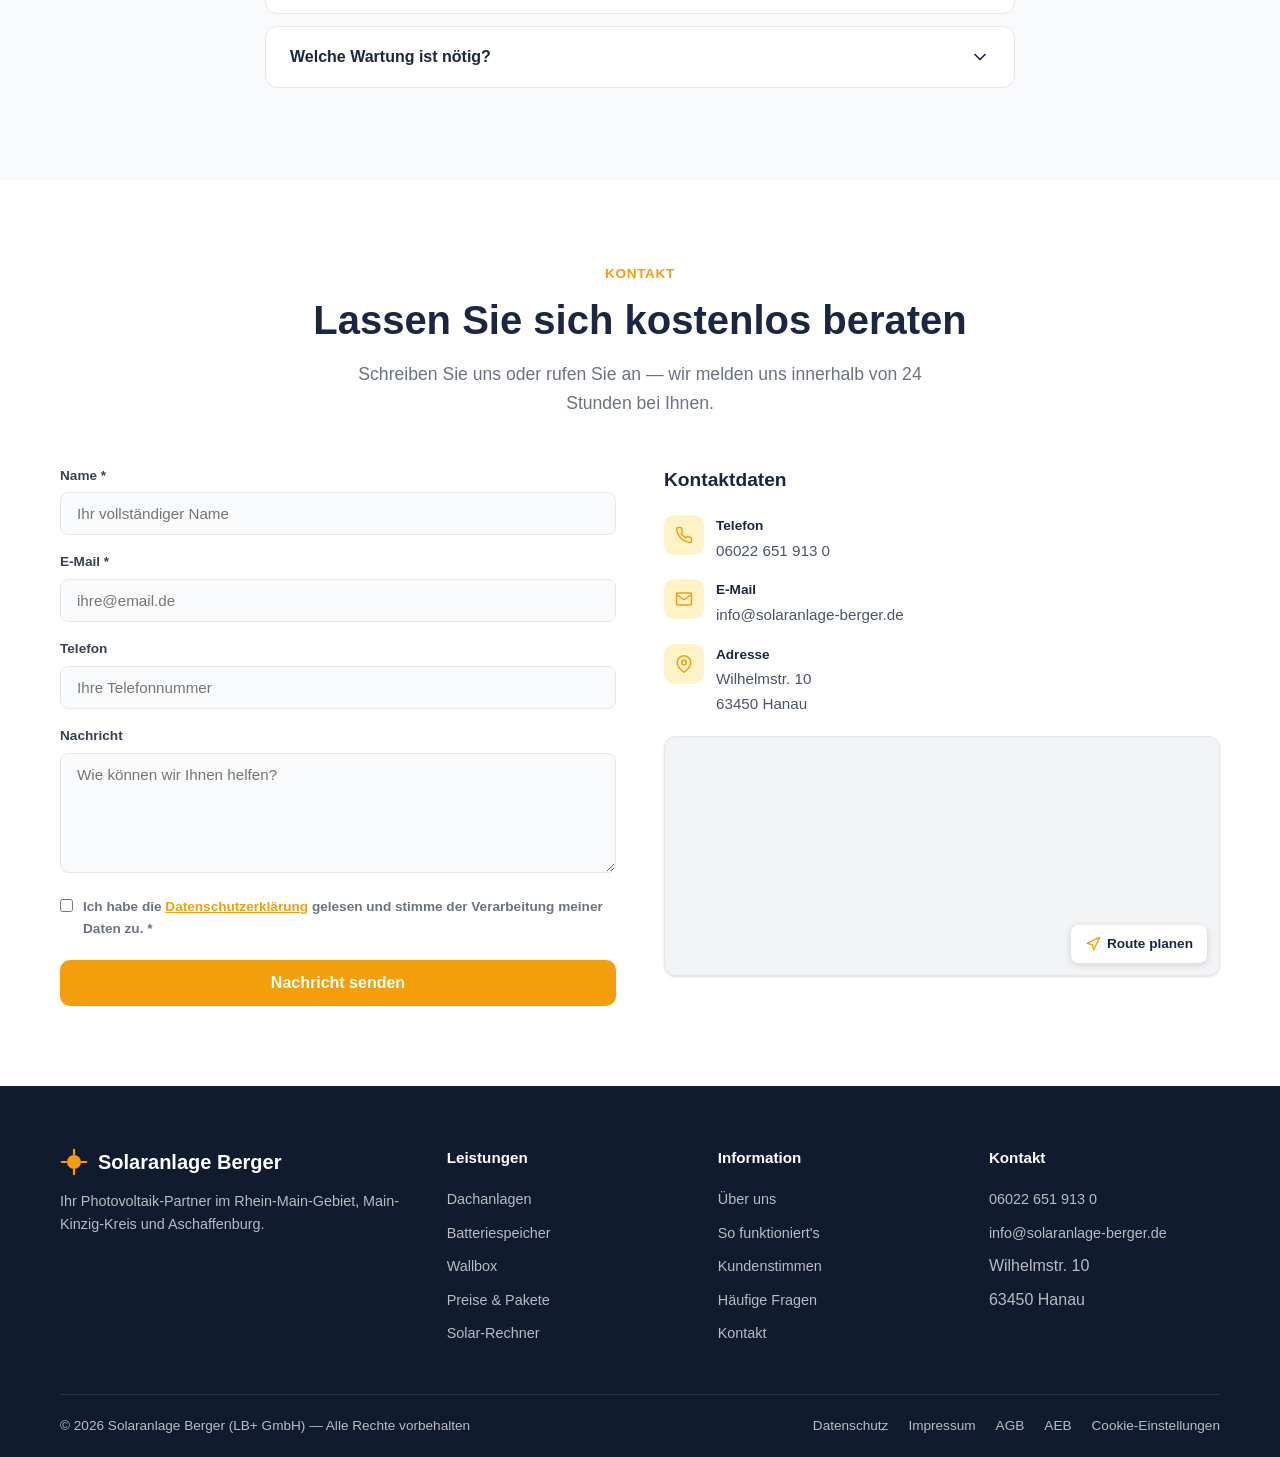
==== commit 53c32cb9: "Stat-Counter: data-suffix für flexibles Suffix (+ oder %) - Counter '100+ % Festpreis' → '100% Festp" ====
--- a/index.html
+++ b/index.html
@@ -174,7 +174,7 @@
   </script>
 
   <!-- Styles -->
-  <link rel="stylesheet" href="css/styles.css?v=10">
+  <link rel="stylesheet" href="css/styles.css?v=11">
   <link rel="icon" type="image/svg+xml" href="/favicon.svg">
   <link rel="apple-touch-icon" href="/favicon.svg">
 </head>
@@ -992,12 +992,12 @@
               <div class="stat-label">seit</div>
             </div>
             <div class="stat-item">
-              <div class="stat-number" data-target="50">0</div>
+              <div class="stat-number" data-target="50" data-suffix="+">0</div>
               <div class="stat-label">Zufriedene Kunden</div>
             </div>
             <div class="stat-item">
-              <div class="stat-number" data-target="100">0</div>
-              <div class="stat-label">% Festpreis-Garantie</div>
+              <div class="stat-number" data-target="100" data-suffix="%">0</div>
+              <div class="stat-label">Festpreis-Garantie</div>
             </div>
           </div>
         </div>
@@ -1299,8 +1299,8 @@
   </div>
 
   <!-- JavaScript -->
-  <script src="js/hero-animation.js?v=10" defer></script>
-  <script src="js/main.js?v=10" defer></script>
-  <script src="js/consent.js?v=10" defer></script>
+  <script src="js/hero-animation.js?v=11" defer></script>
+  <script src="js/main.js?v=11" defer></script>
+  <script src="js/consent.js?v=11" defer></script>
 </body>
 </html>
